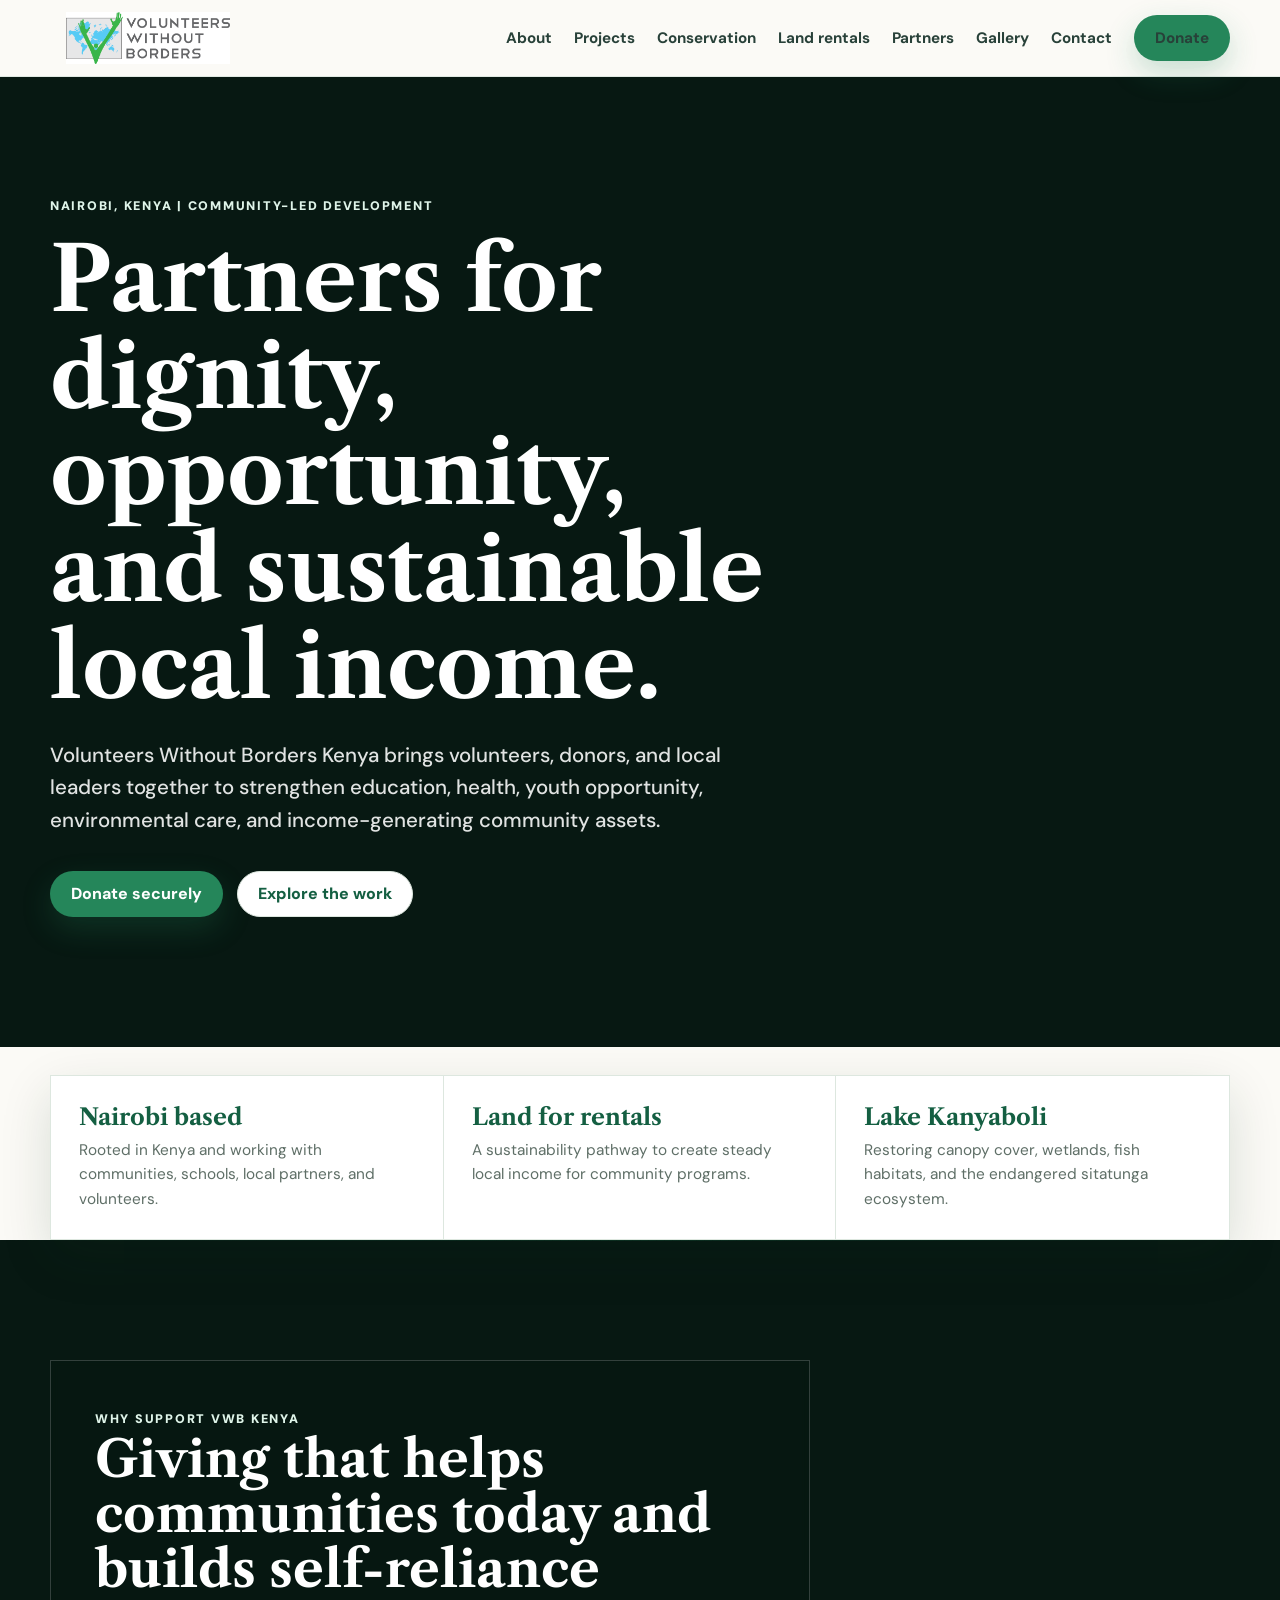
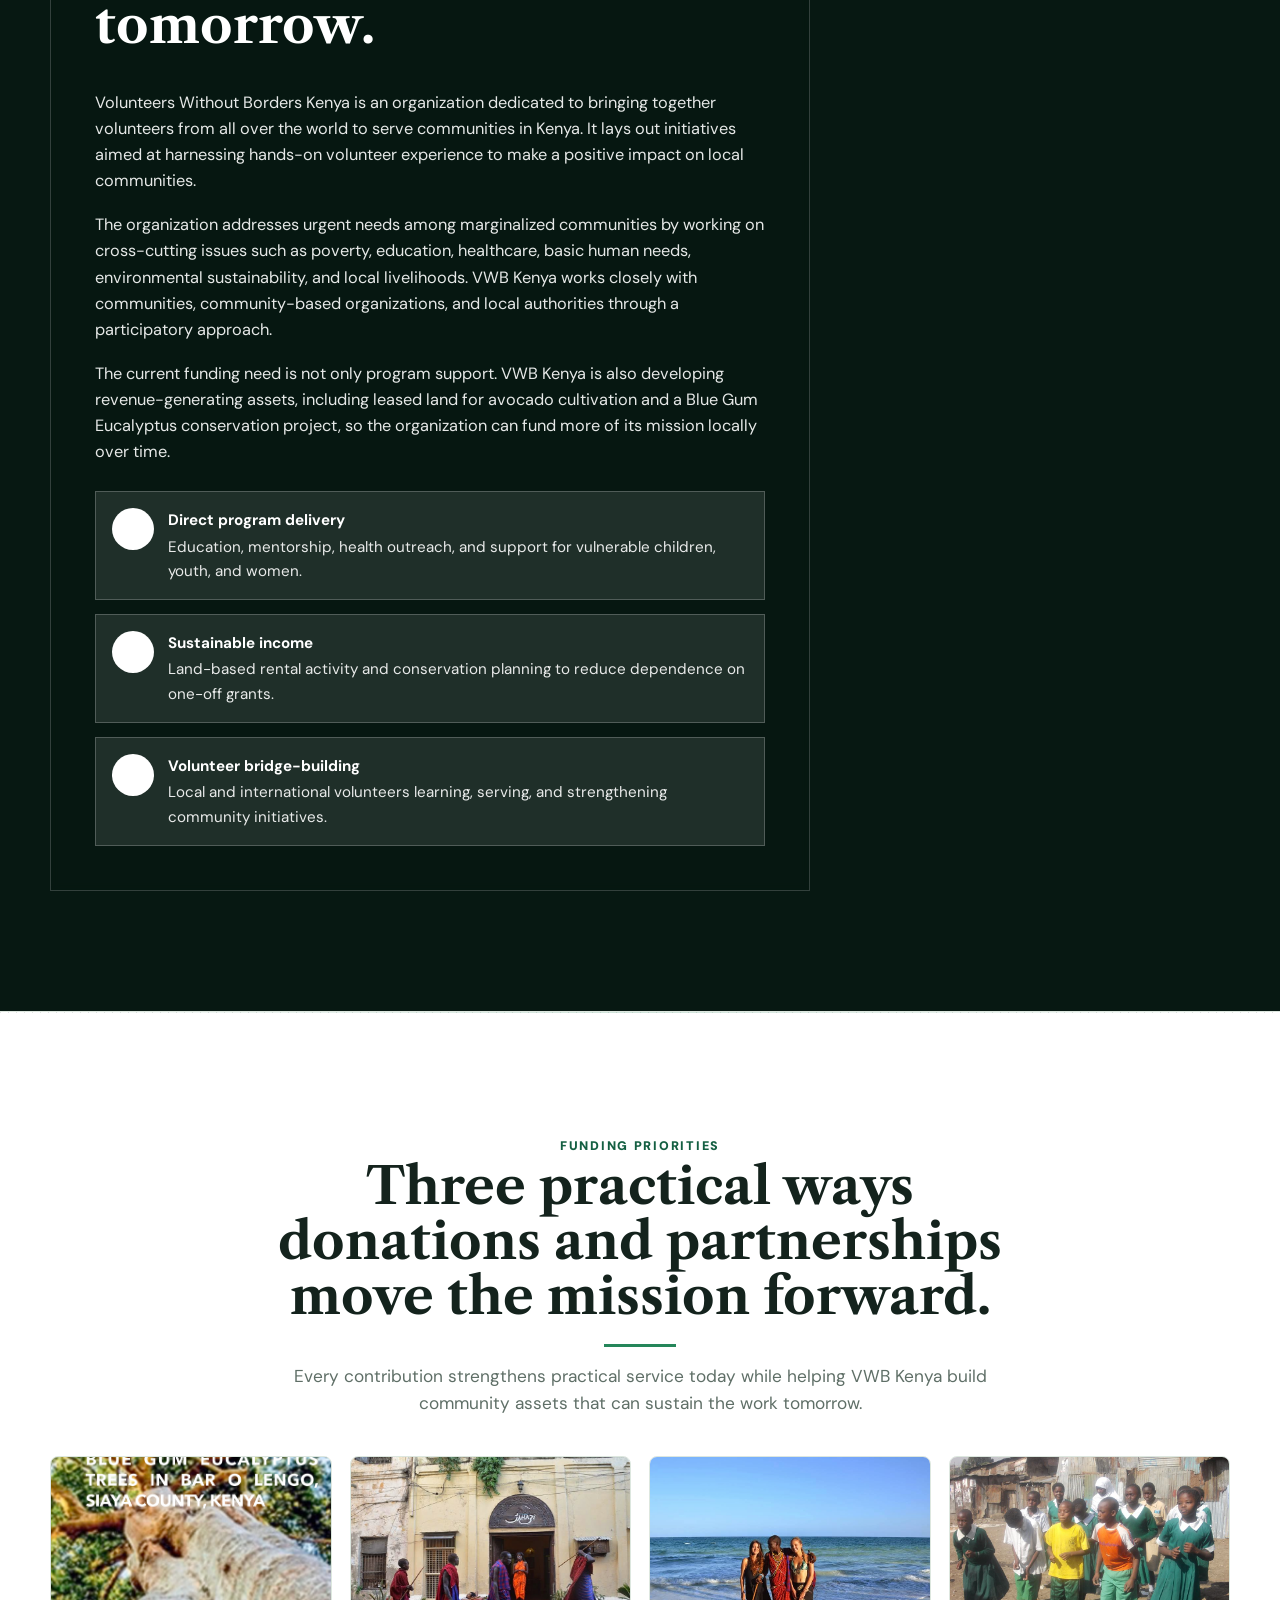
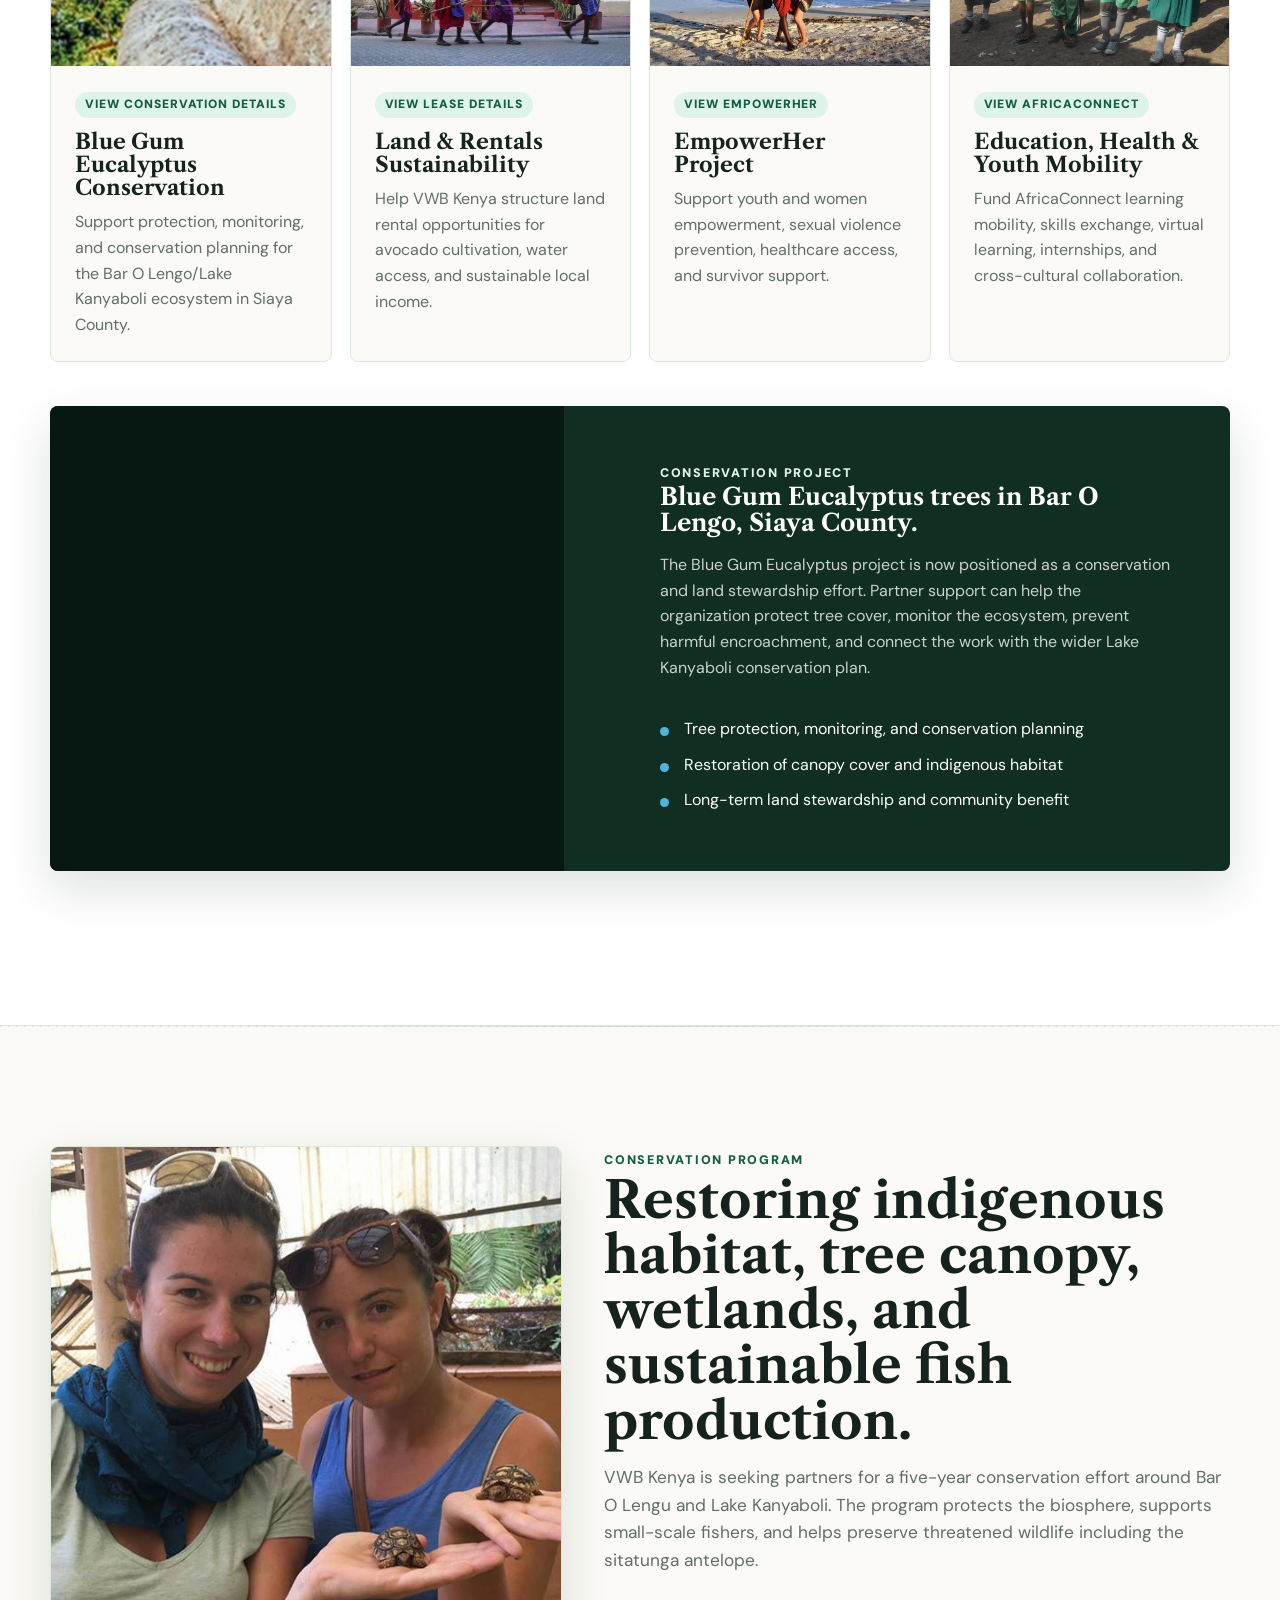
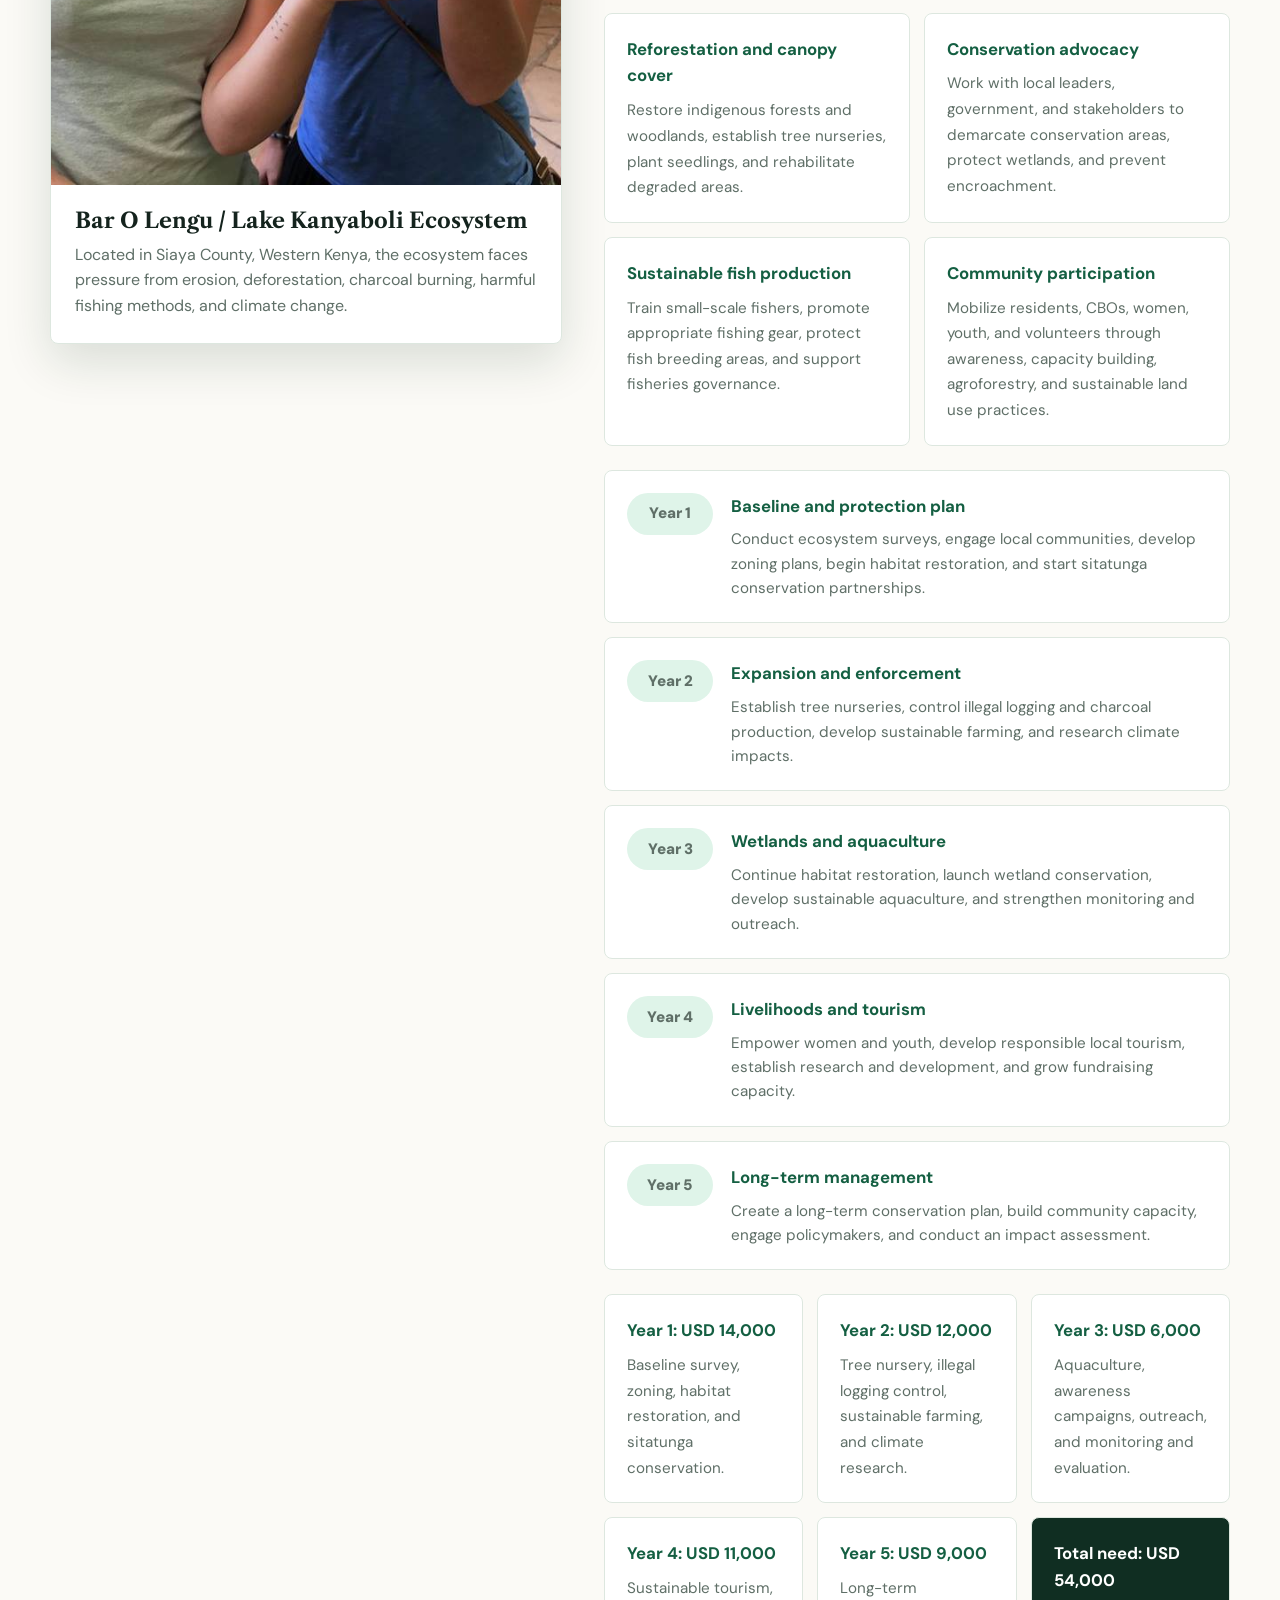
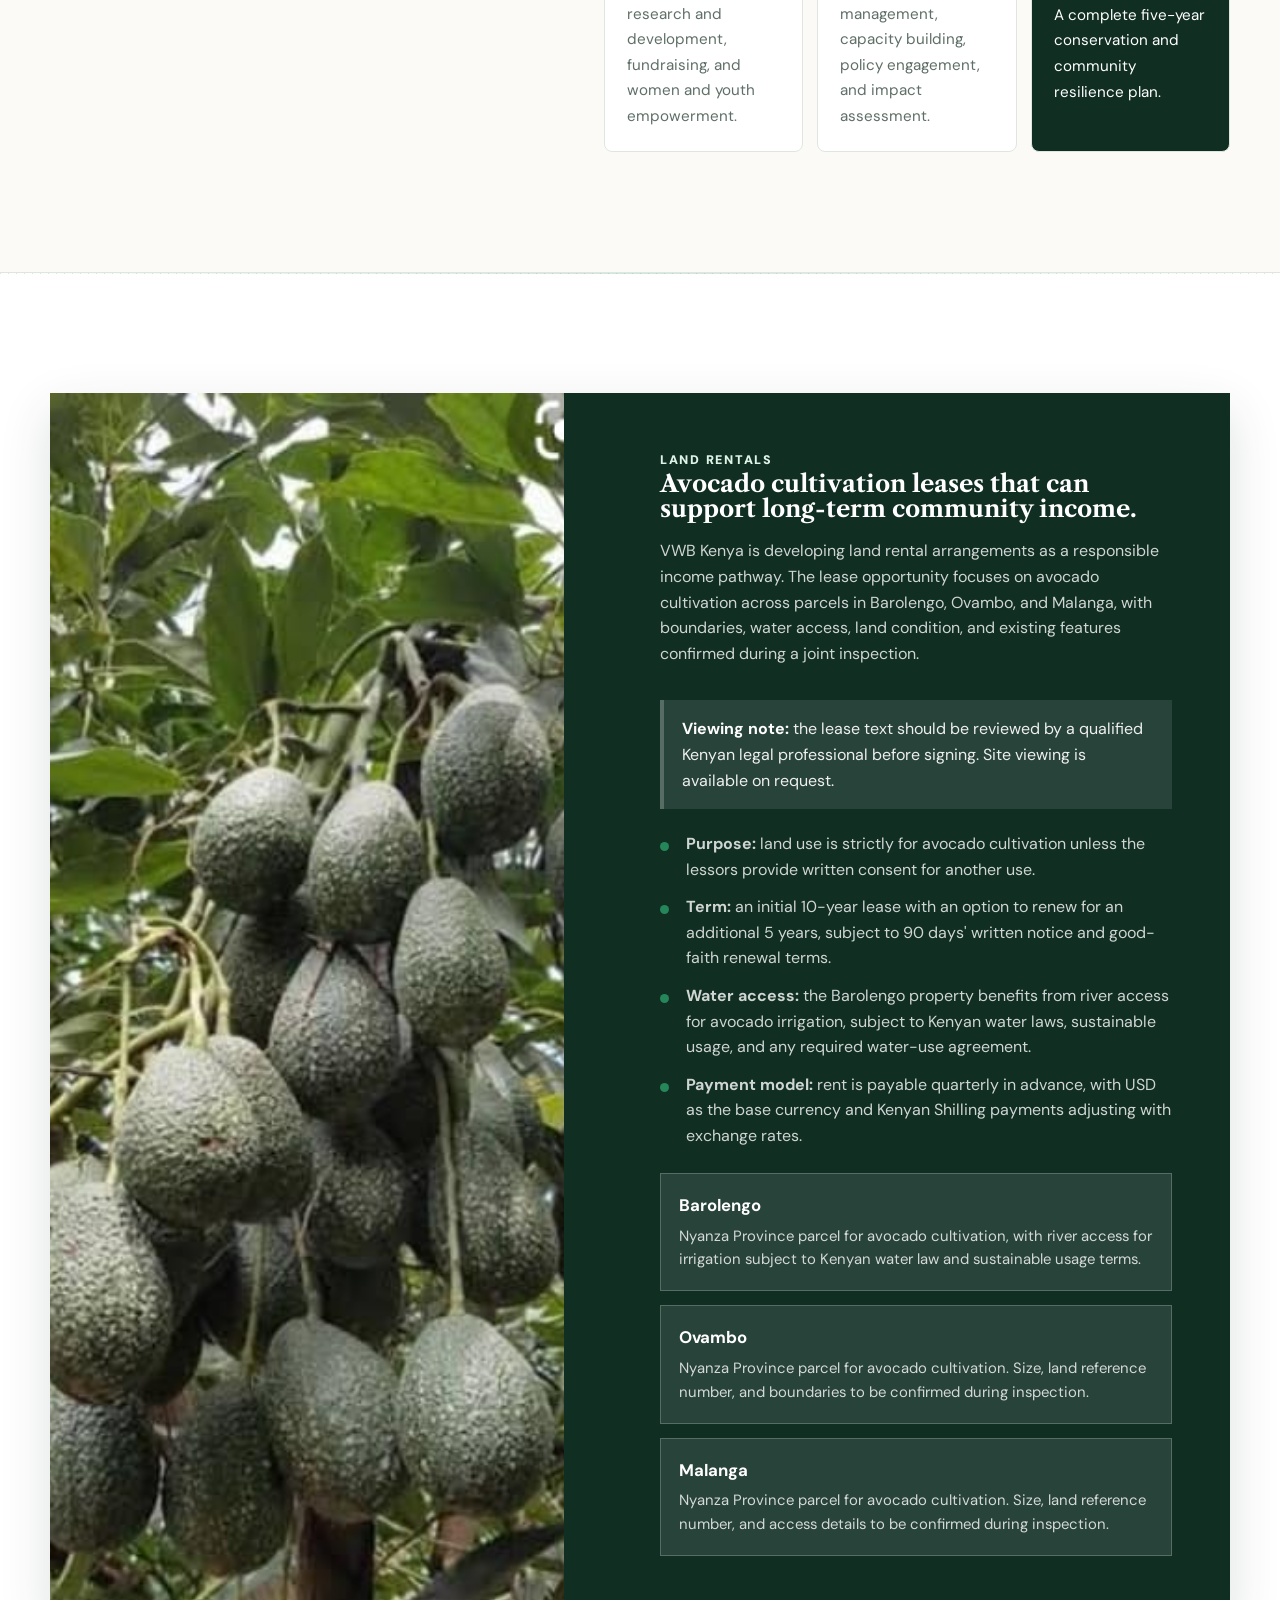
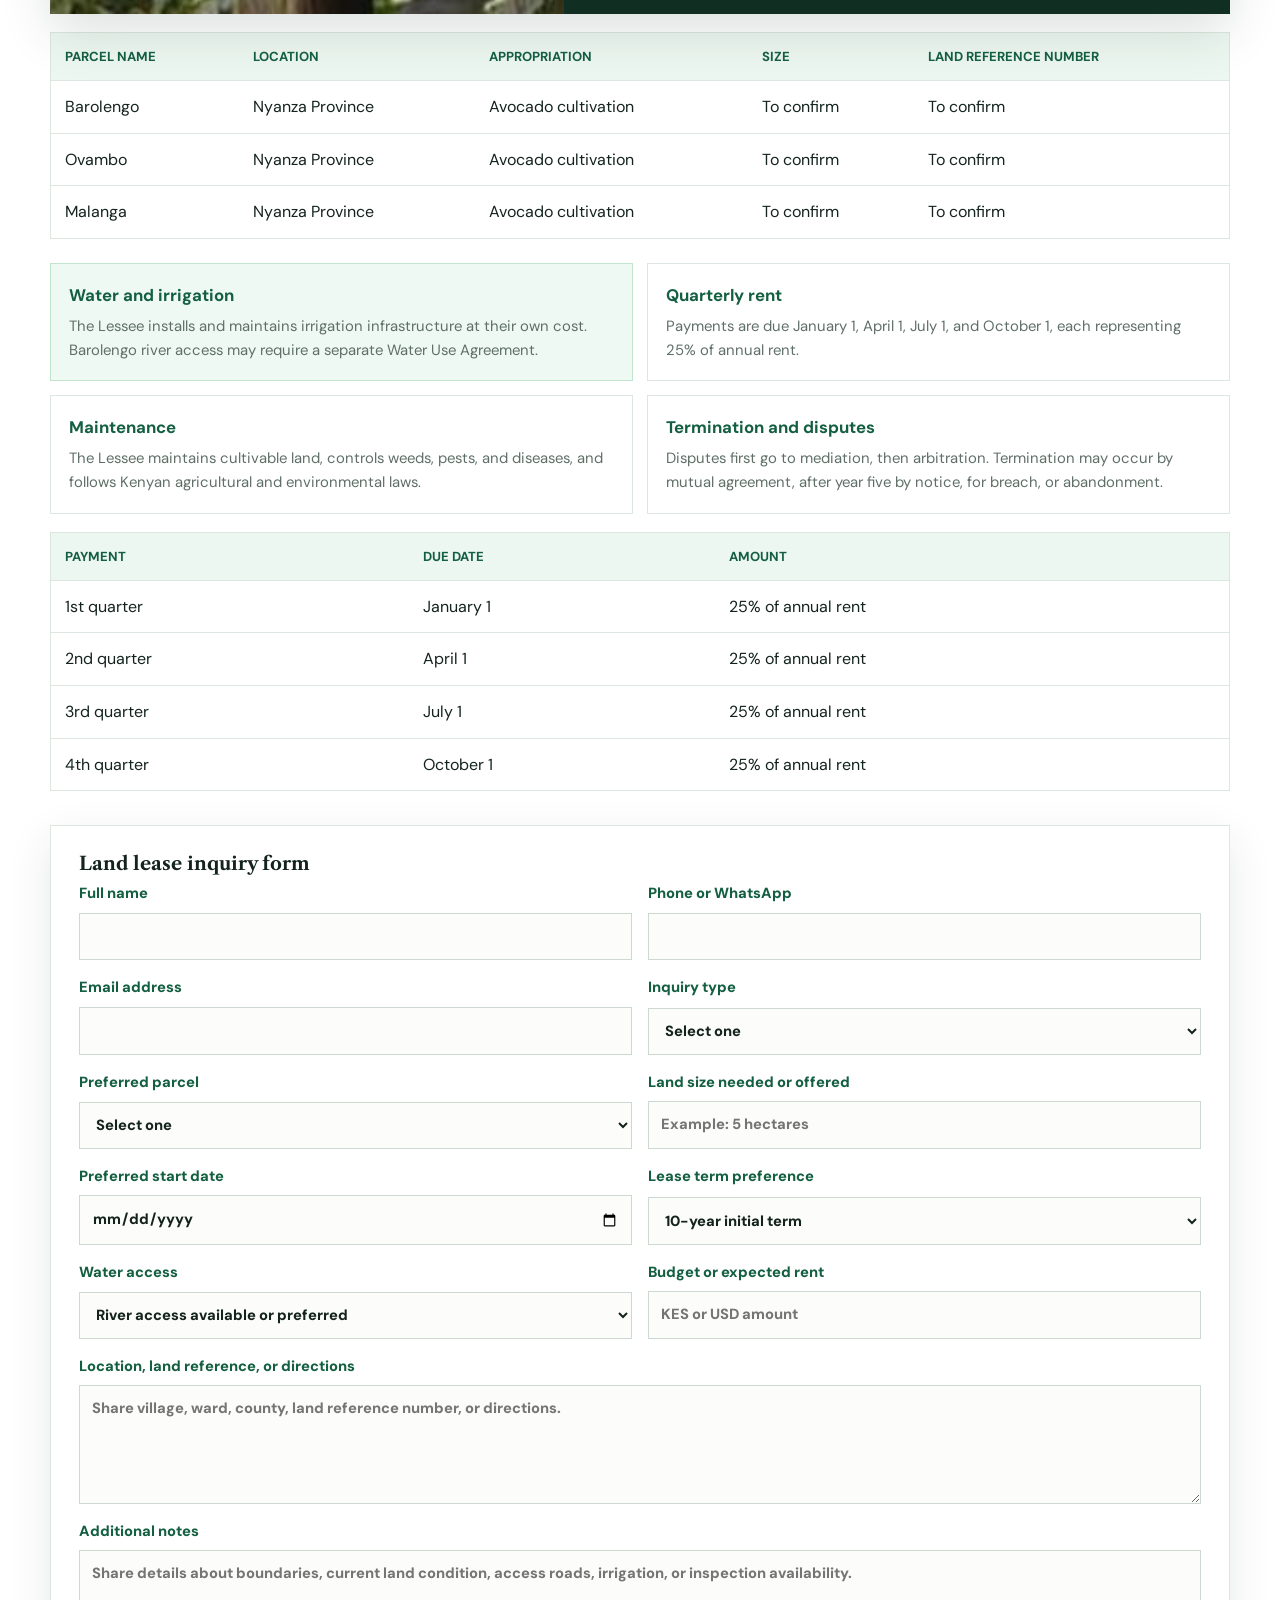
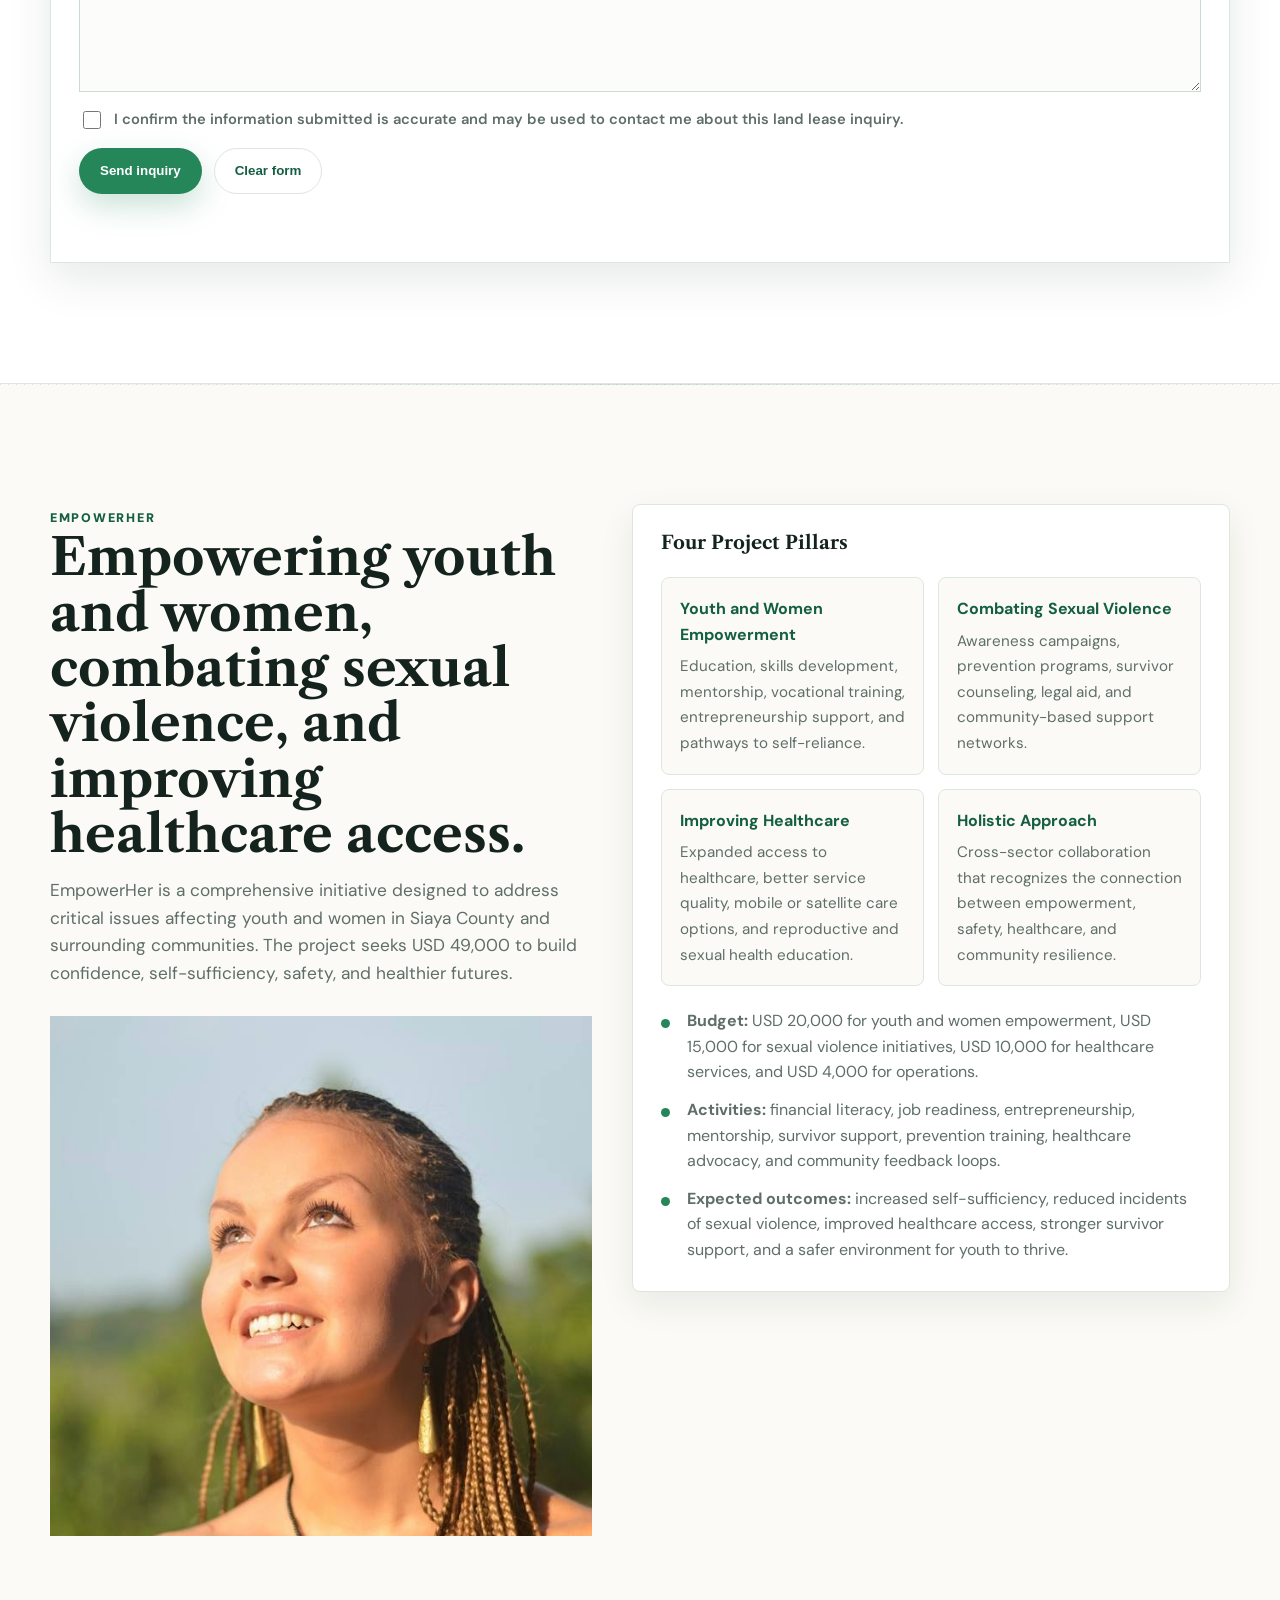
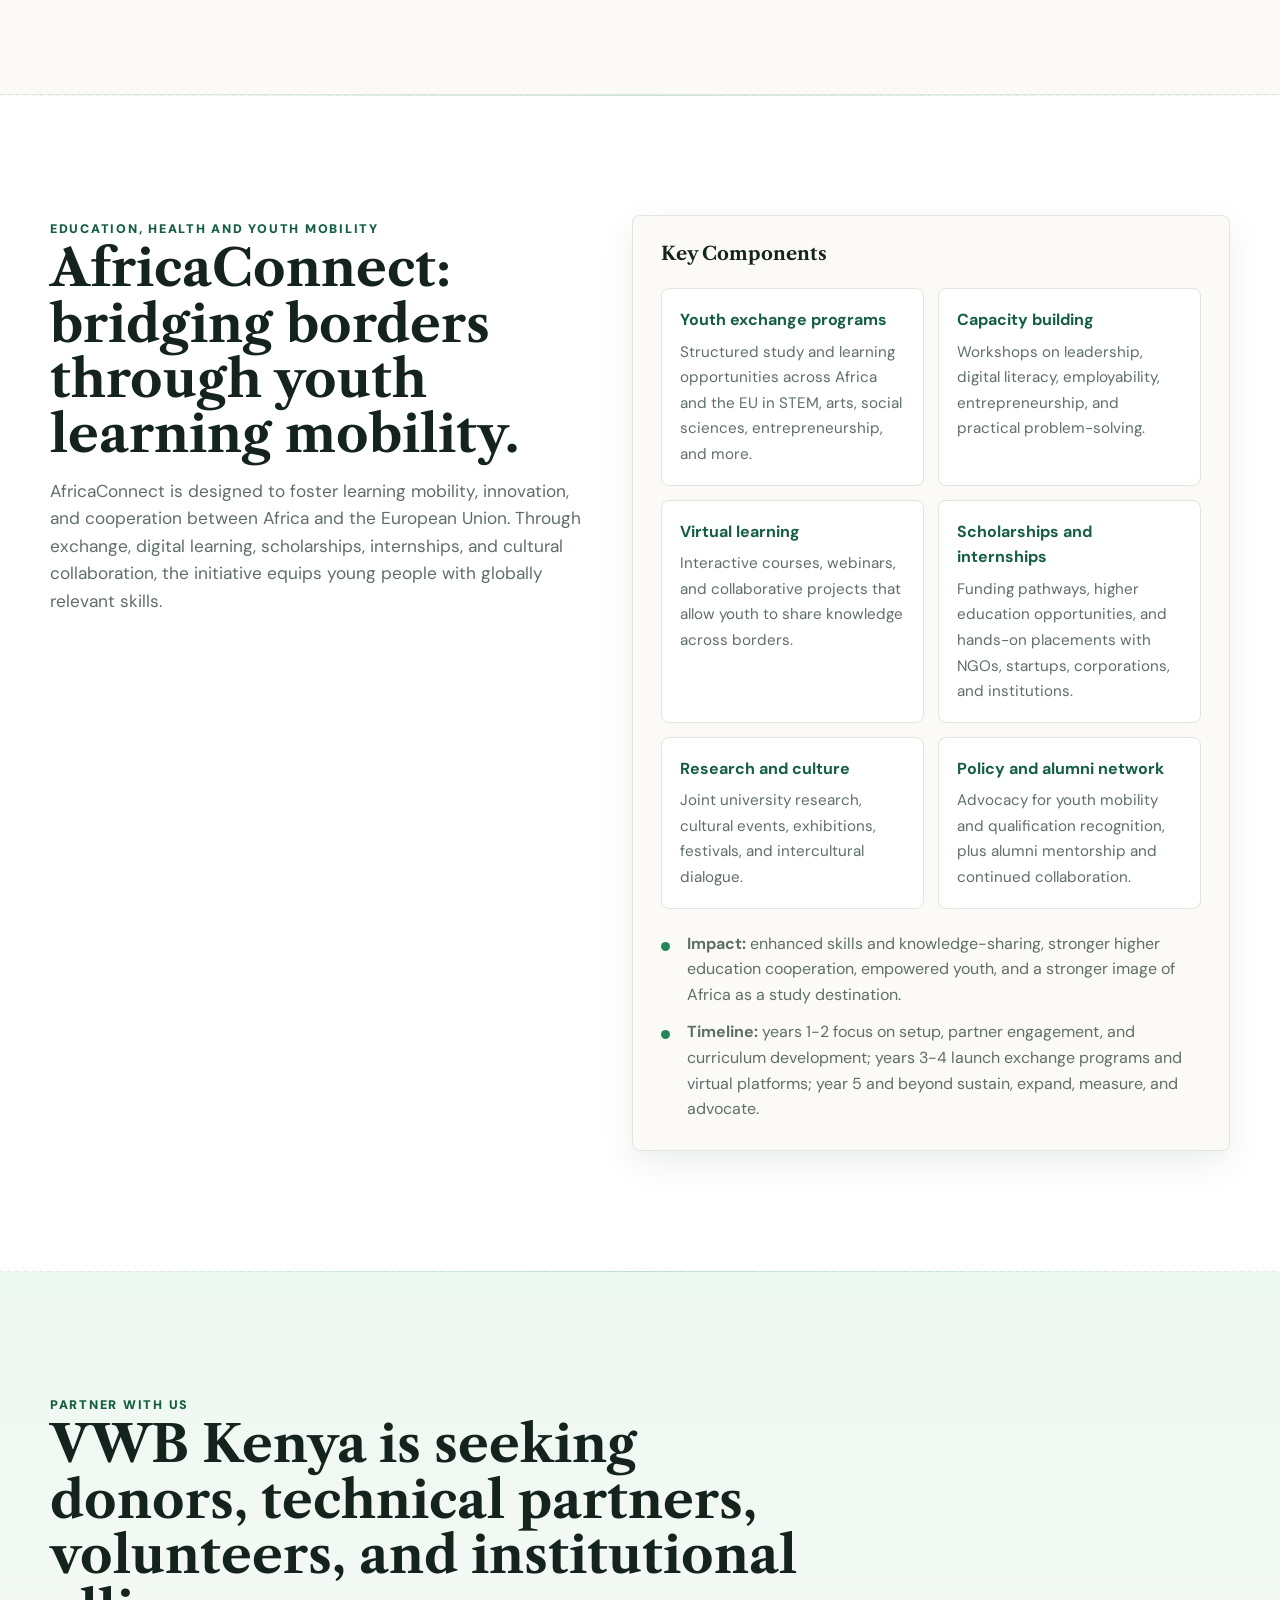
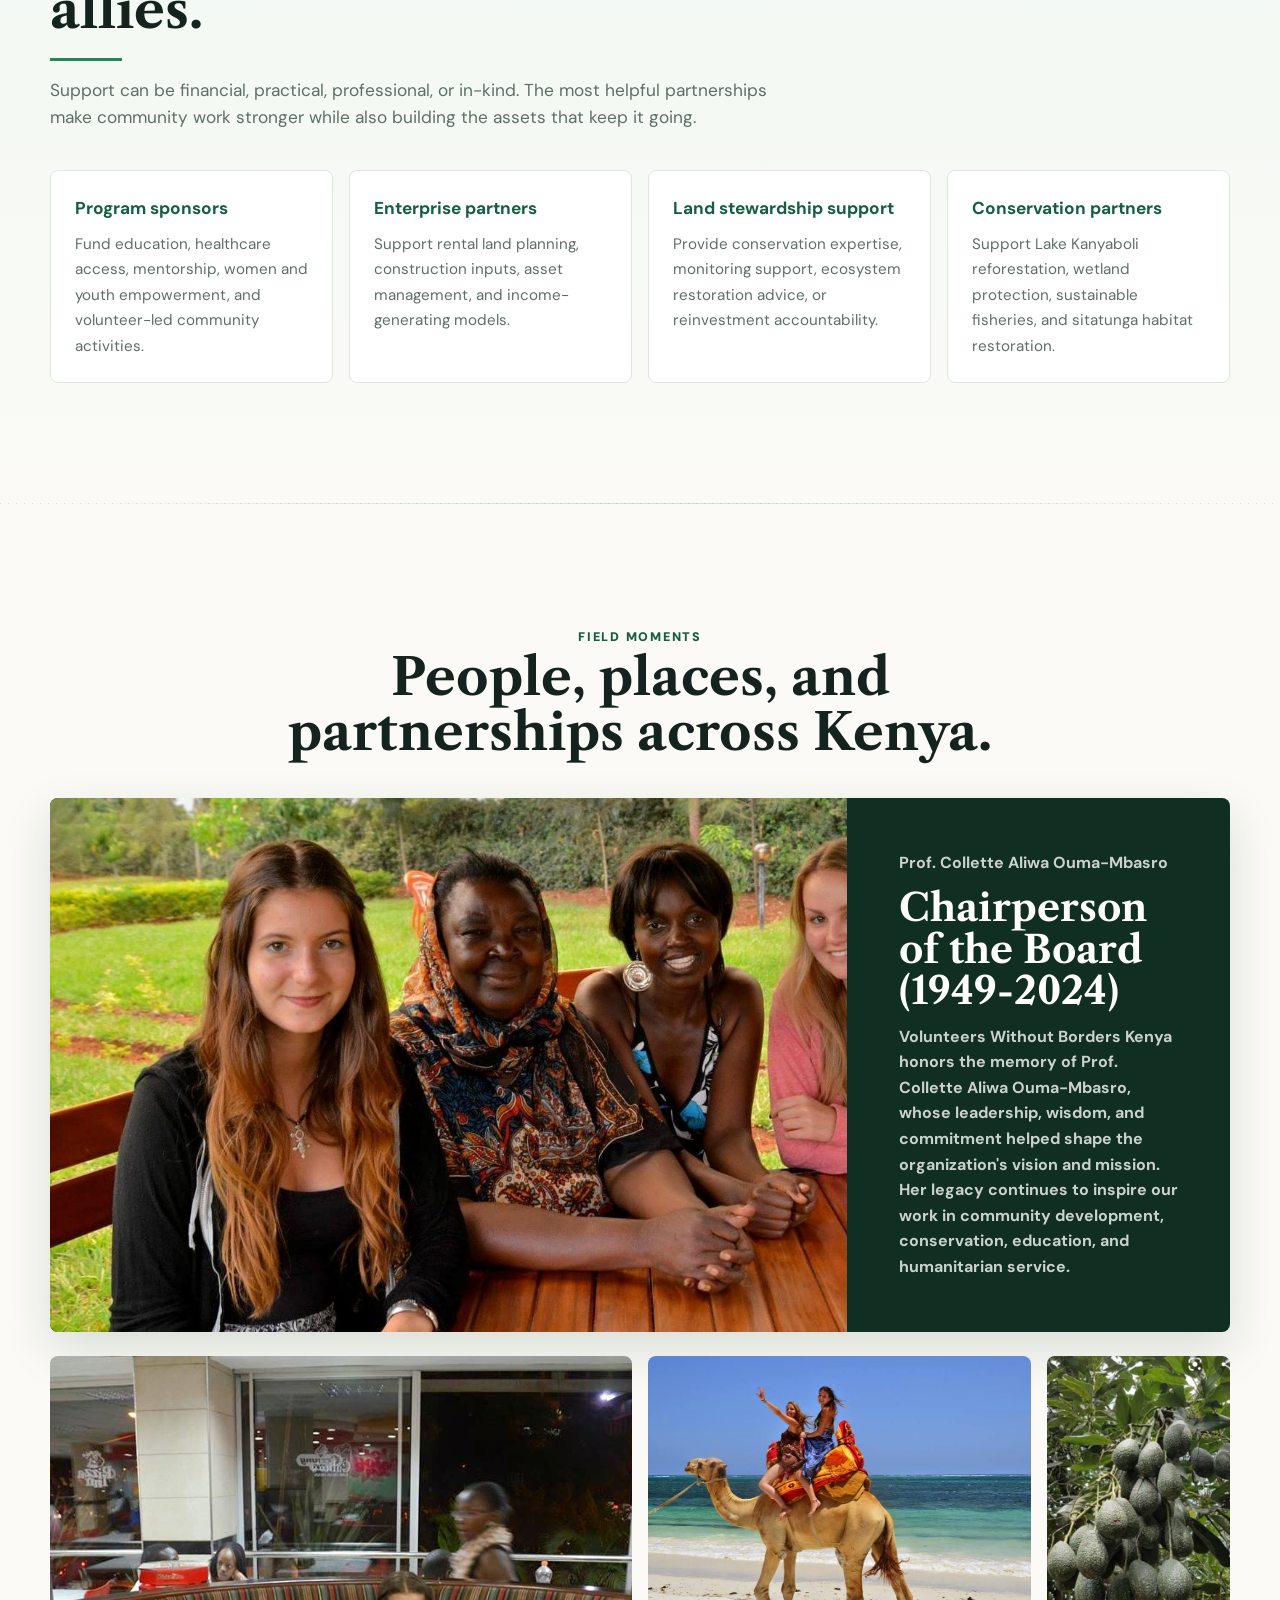
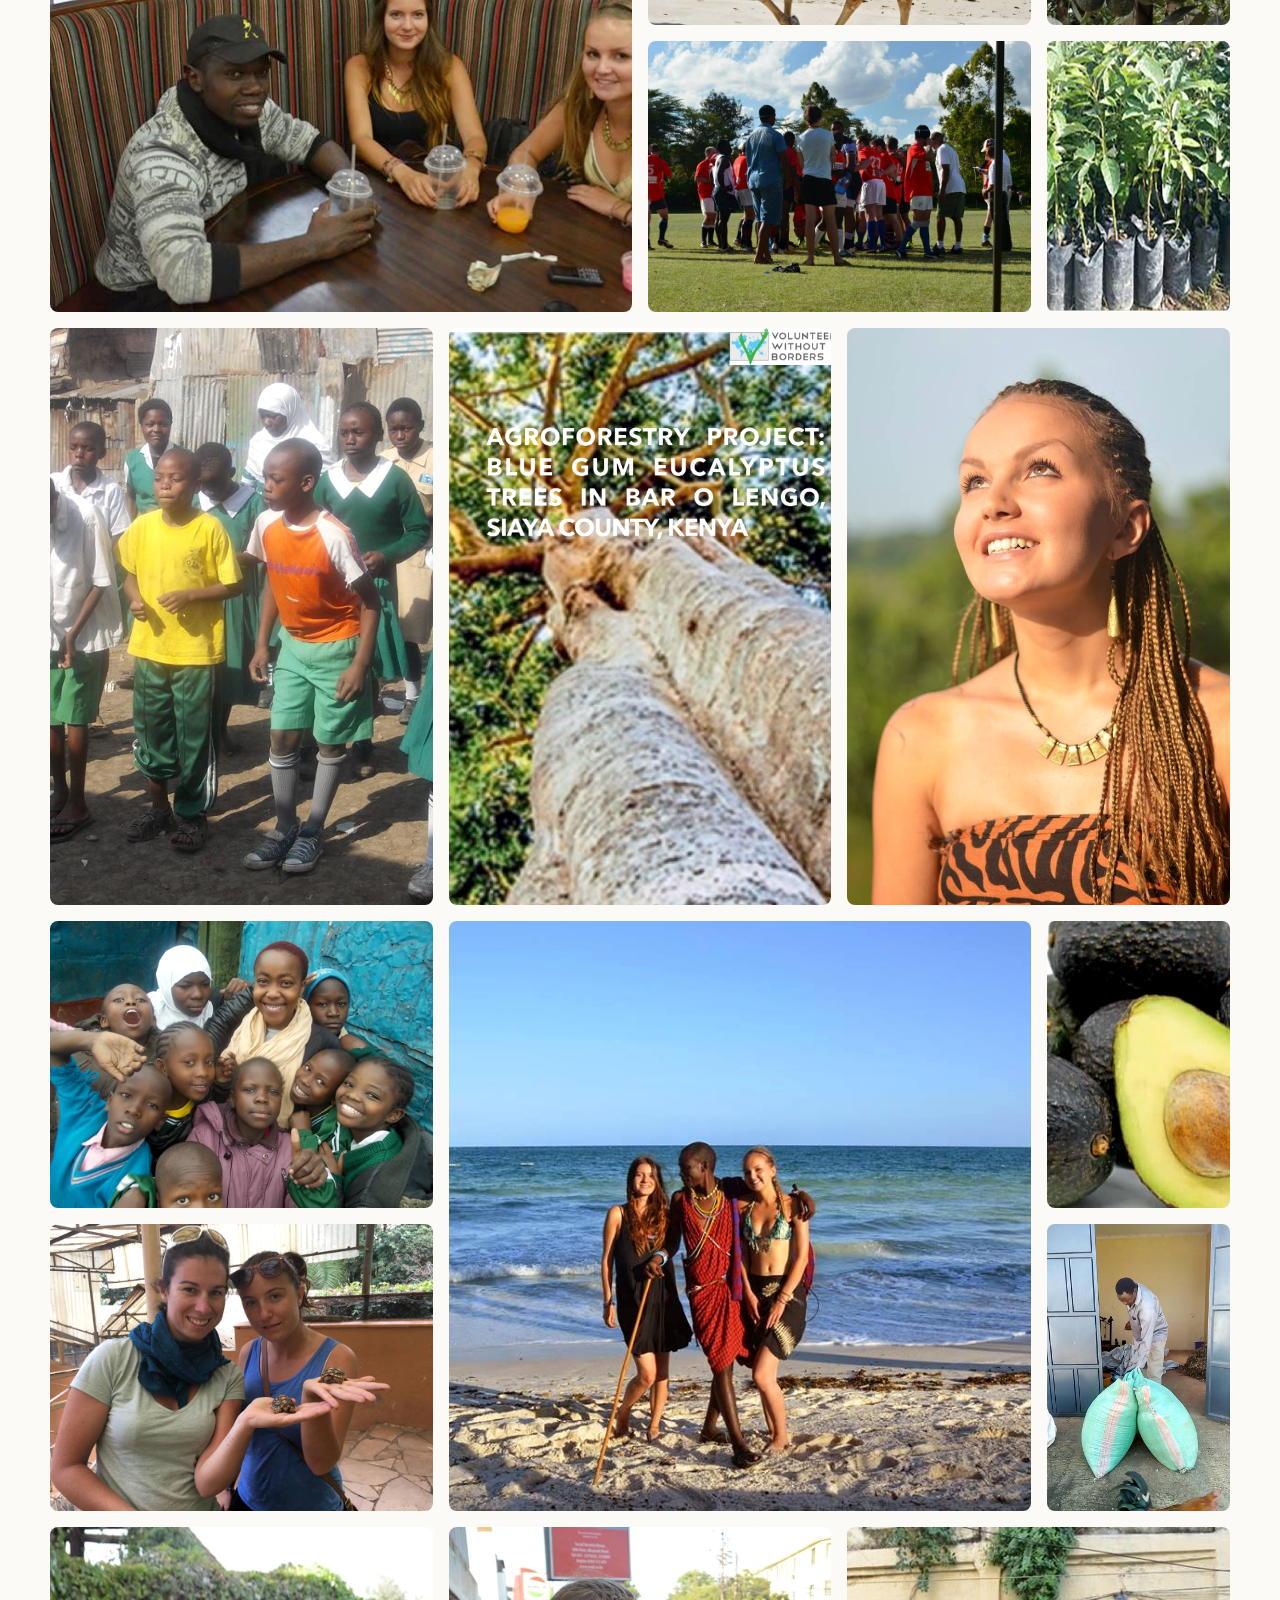
==== index.html @ 0ab8fe68 "Add files via upload" ====
<!DOCTYPE html>
<html lang="en">
<head>
  <meta charset="UTF-8">
  <meta name="viewport" content="width=device-width, initial-scale=1.0">
  <title>Volunteers Without Borders Kenya | Partners & Donations</title>
  <meta name="description" content="Volunteers Without Borders Kenya is a Nairobi-based NGO seeking partners and donations for community programs, land-based rental sustainability, the Blue Gum Eucalyptus project, and conservation of the Bar O Lengu/Lake Kanyaboli ecosystem.">
  <link rel="canonical" href="https://volunteerswithoutborders-kenya.org/">
  <link rel="preconnect" href="https://fonts.googleapis.com">
  <link rel="preconnect" href="https://fonts.gstatic.com" crossorigin>
  <link href="https://fonts.googleapis.com/css2?family=DM+Sans:wght@400;500;700;800;900&family=Libre+Caslon+Text:wght@400;700&display=swap" rel="stylesheet">
  <style>
    :root {
      --green: #25865a;
      --green-dark: #145f42;
      --mint: #dff4e9;
      --blue: #4fb4d8;
      --ink: #14231d;
      --muted: #5f6f67;
      --paper: #fbfaf6;
      --white: #ffffff;
      --gold: #c58b36;
      --line: #dde7df;
      --shadow: 0 18px 48px rgba(12, 48, 31, 0.14);
    }

    * {
      box-sizing: border-box;
    }

    html {
      scroll-behavior: smooth;
    }

    body {
      margin: 0;
      font-family: Inter, ui-sans-serif, system-ui, -apple-system, BlinkMacSystemFont, "Segoe UI", sans-serif;
      color: var(--ink);
      background: var(--paper);
      line-height: 1.6;
    }

    img {
      max-width: 100%;
      display: block;
    }

    a {
      color: inherit;
    }

    .site-header {
      position: sticky;
      top: 0;
      z-index: 10;
      background: rgba(251, 250, 246, 0.92);
      border-bottom: 1px solid rgba(221, 231, 223, 0.86);
      backdrop-filter: blur(14px);
    }

    .nav {
      width: min(1180px, calc(100% - 32px));
      margin: 0 auto;
      min-height: 76px;
      display: flex;
      align-items: center;
      justify-content: space-between;
      gap: 20px;
    }

    .brand {
      display: flex;
      align-items: center;
      gap: 12px;
      text-decoration: none;
      min-width: 0;
    }

    .brand img {
      width: 196px;
      max-height: 52px;
      height: auto;
      object-fit: contain;
    }

    .brand span {
      display: none;
    }

    .nav-links {
      display: flex;
      align-items: center;
      gap: 22px;
      font-size: 0.95rem;
      font-weight: 700;
    }

    .nav-links a {
      text-decoration: none;
      color: #284139;
    }

    .button {
      display: inline-flex;
      align-items: center;
      justify-content: center;
      gap: 8px;
      min-height: 46px;
      padding: 0 20px;
      border: 1px solid transparent;
      border-radius: 999px;
      background: var(--green);
      color: var(--white);
      font-weight: 800;
      text-decoration: none;
      box-shadow: 0 12px 30px rgba(37, 134, 90, 0.24);
      transition: transform 0.2s ease, box-shadow 0.2s ease, background 0.2s ease;
    }

    .button:hover {
      transform: translateY(-2px);
      background: var(--green-dark);
      box-shadow: 0 16px 34px rgba(37, 134, 90, 0.3);
    }

    .button.secondary {
      background: var(--white);
      color: var(--green-dark);
      border-color: var(--line);
      box-shadow: none;
    }

    .button.light {
      background: var(--white);
      color: var(--green-dark);
      box-shadow: 0 12px 30px rgba(20, 95, 66, 0.16);
    }

    .hero {
      position: relative;
      min-height: calc(100vh - 76px);
      display: grid;
      align-items: center;
      isolation: isolate;
      overflow: hidden;
    }

    .hero::before {
      content: "";
      position: absolute;
      inset: 0;
      z-index: -2;
      background:
        linear-gradient(90deg, rgba(7, 24, 18, 0.88) 0%, rgba(7, 24, 18, 0.64) 42%, rgba(7, 24, 18, 0.14) 100%),
        url("assets/community-children.jpg") center / cover no-repeat;
    }

    .hero::after {
      content: "";
      position: absolute;
      inset: auto 0 0;
      height: 160px;
      z-index: -1;
      background: linear-gradient(0deg, var(--paper), rgba(251, 250, 246, 0));
    }

    .hero-inner {
      width: min(1180px, calc(100% - 32px));
      margin: 0 auto;
      padding: 70px 0 100px;
      display: grid;
      grid-template-columns: minmax(0, 720px);
      transform: translateY(-28px);
    }

    .eyebrow {
      color: var(--mint);
      font-size: 0.78rem;
      font-weight: 900;
      letter-spacing: 0.14em;
      text-transform: uppercase;
    }

    h1,
    h2,
    h3 {
      margin: 0;
      line-height: 1.08;
      letter-spacing: 0;
    }

    h1 {
      margin-top: 14px;
      color: var(--white);
      font-family: Georgia, "Times New Roman", serif;
      font-size: clamp(2.45rem, 5.1vw, 3.9rem);
      max-width: 700px;
    }

    .hero p {
      max-width: 650px;
      margin: 24px 0 0;
      color: rgba(255, 255, 255, 0.88);
      font-size: clamp(1.05rem, 2vw, 1.28rem);
    }

    .hero-actions,
    .cta-actions {
      display: flex;
      flex-wrap: wrap;
      gap: 14px;
      margin-top: 34px;
    }

    .hero-strip {
      width: min(1180px, calc(100% - 32px));
      margin: 28px auto 0;
      position: relative;
      z-index: 2;
      display: grid;
      grid-template-columns: repeat(3, 1fr);
      background: var(--white);
      border: 1px solid var(--line);
      box-shadow: var(--shadow);
    }

    .strip-item {
      padding: 28px;
      border-right: 1px solid var(--line);
    }

    .strip-item:last-child {
      border-right: 0;
    }

    .strip-item strong {
      display: block;
      font-size: 1.45rem;
      color: var(--green-dark);
      line-height: 1.1;
    }

    .strip-item span {
      display: block;
      margin-top: 8px;
      color: var(--muted);
      font-size: 0.96rem;
    }

    section {
      padding: 88px 0;
    }

    .section-inner {
      width: min(1180px, calc(100% - 32px));
      margin: 0 auto;
    }

    .section-head {
      max-width: 760px;
      margin-bottom: 38px;
    }

    .section-head.center {
      margin-left: auto;
      margin-right: auto;
      text-align: center;
    }

    .section-head h2 {
      font-family: Georgia, "Times New Roman", serif;
      font-size: clamp(2.15rem, 4vw, 3.5rem);
    }

    .section-head p {
      margin: 16px 0 0;
      color: var(--muted);
      font-size: 1.08rem;
    }

    .split {
      display: grid;
      grid-template-columns: 1fr 1fr;
      gap: 52px;
      align-items: center;
    }

    .text-block p {
      color: var(--muted);
      margin: 0 0 18px;
      font-size: 1.02rem;
    }

    .image-stack {
      position: relative;
      min-height: 0;
    }

    .image-stack img {
      width: 100%;
      height: min(620px, 72vh);
      object-fit: cover;
      object-position: center top;
      border: 10px solid var(--white);
      box-shadow: var(--shadow);
    }

    .impact-list {
      display: grid;
      gap: 14px;
      margin-top: 26px;
    }

    .impact-list div {
      display: grid;
      grid-template-columns: 42px 1fr;
      gap: 14px;
      align-items: start;
      padding: 16px;
      background: var(--white);
      border: 1px solid var(--line);
    }

    .dot {
      width: 42px;
      height: 42px;
      display: grid;
      place-items: center;
      border-radius: 50%;
      background: var(--mint);
      color: var(--green-dark);
      font-weight: 900;
    }

    .impact-list strong {
      display: block;
      color: var(--ink);
      margin-bottom: 2px;
    }

    .impact-list span {
      color: var(--muted);
      font-size: 0.95rem;
    }

    #about {
      min-height: 100vh;
      overflow: hidden;
      background: #071812;
      color: var(--white);
      isolation: isolate;
    }

    #about .section-inner {
      position: relative;
      z-index: 2;
      min-height: 100vh;
      align-items: center;
      grid-template-columns: minmax(0, 760px);
    }

    #about .text-block {
      padding: clamp(24px, 4vw, 44px);
      background: rgba(7, 24, 18, 0.42);
      backdrop-filter: blur(4px);
      border: 1px solid rgba(255, 255, 255, 0.18);
    }

    #about .section-head .eyebrow {
      color: var(--mint) !important;
    }

    #about .text-block p,
    #about .impact-list span {
      color: rgba(255, 255, 255, 0.9);
    }

    #about .impact-list div {
      background: rgba(255, 255, 255, 0.1);
      border-color: rgba(255, 255, 255, 0.22);
    }

    #about .impact-list strong {
      color: var(--white);
    }

    #about .dot {
      background: var(--white);
      color: var(--green-dark);
    }

    .about-video-panel {
      position: absolute;
      inset: 0;
      z-index: 0;
      margin: 0;
      overflow: hidden;
    }

    .about-video-panel video {
      width: 100%;
      height: 100%;
      object-fit: cover;
      display: block;
    }

    .projects {
      background: var(--white);
      border-top: 1px solid var(--line);
      border-bottom: 1px solid var(--line);
    }

    .project-grid {
      display: grid;
      grid-template-columns: repeat(4, 1fr);
      gap: 18px;
    }

    .project-card {
      display: block;
      background: var(--paper);
      border: 1px solid var(--line);
      min-height: 100%;
      color: inherit;
      text-decoration: none;
      transition: transform 0.2s ease, box-shadow 0.2s ease, border-color 0.2s ease;
    }

    .project-card:hover {
      transform: translateY(-4px);
      border-color: rgba(37, 134, 90, 0.5);
      box-shadow: var(--shadow);
    }

    .project-card img {
      width: 100%;
      aspect-ratio: 4 / 3;
      object-fit: cover;
    }

    .project-card .card-body {
      padding: 24px;
    }

    .project-card h3 {
      font-size: 1.34rem;
      margin-bottom: 10px;
    }

    .project-card p {
      color: var(--muted);
      margin: 0;
    }

    .card-tag {
      display: inline-flex;
      align-items: center;
      min-height: 26px;
      padding: 0 10px;
      margin-bottom: 12px;
      border-radius: 999px;
      background: var(--mint);
      color: var(--green-dark);
      font-size: 0.75rem;
      font-weight: 900;
      text-transform: uppercase;
      letter-spacing: 0.08em;
    }

    .bluegum-feature {
      display: grid;
      grid-template-columns: 0.9fr 1.1fr;
      gap: 38px;
      align-items: stretch;
      margin-top: 44px;
      background: #102e22;
      color: var(--white);
      overflow: hidden;
    }

    .bluegum-feature img,
    .bluegum-video video {
      width: 100%;
      height: 100%;
      min-height: 390px;
      object-fit: cover;
    }

    .bluegum-video {
      margin: 0;
      min-height: 390px;
      background: #071812;
    }

    .bluegum-video video {
      display: block;
    }

    .bluegum-copy {
      padding: clamp(30px, 5vw, 58px);
      display: flex;
      flex-direction: column;
      justify-content: center;
    }

    .bluegum-copy p {
      color: rgba(255, 255, 255, 0.78);
    }

    .bluegum-copy ul,
    .donation-panel ul {
      padding: 0;
      margin: 20px 0 0;
      list-style: none;
      display: grid;
      gap: 10px;
    }

    .bluegum-copy li,
    .donation-panel li {
      position: relative;
      padding-left: 24px;
    }

    .bluegum-copy li::before,
    .donation-panel li::before {
      content: "";
      position: absolute;
      left: 0;
      top: 0.68em;
      width: 9px;
      height: 9px;
      border-radius: 50%;
      background: var(--blue);
    }

    .land-feature {
      display: grid;
      grid-template-columns: 0.9fr 1.1fr;
      gap: 38px;
      align-items: stretch;
      background: #102e22;
      color: var(--white);
      overflow: hidden;
      box-shadow: var(--shadow);
    }

    .land-feature .land-media {
      margin: 0;
      border: 0;
      box-shadow: none;
      background: #071812;
    }

    .land-feature .land-media img {
      width: 100%;
      height: 100%;
      min-height: 390px;
      aspect-ratio: auto;
      object-fit: cover;
    }

    .land-feature-copy {
      padding: clamp(30px, 5vw, 58px);
      display: flex;
      flex-direction: column;
      justify-content: center;
    }

    .land-feature-copy .eyebrow {
      color: var(--mint) !important;
    }

    .land-feature-copy p,
    .land-feature-copy .detail-list li,
    .land-feature-copy .parcel-card span {
      color: rgba(255, 255, 255, 0.8);
    }

    .land-feature-copy .lease-note,
    .land-feature-copy .parcel-card {
      background: rgba(255, 255, 255, 0.1);
      border-color: rgba(255, 255, 255, 0.22);
      box-shadow: none;
    }

    .land-feature-copy .lease-note {
      color: rgba(255, 255, 255, 0.92);
    }

    .land-feature-copy .lease-note strong {
      color: var(--white);
    }

    .land-feature-copy .parcel-grid {
      grid-template-columns: 1fr;
    }

    .land-feature-copy .parcel-card strong {
      color: var(--white);
    }

    .partners {
      background: linear-gradient(180deg, #eef8f2 0%, var(--paper) 100%);
    }

    .partner-grid {
      display: grid;
      grid-template-columns: repeat(4, 1fr);
      gap: 16px;
    }

    .partner-card {
      padding: 24px;
      background: var(--white);
      border: 1px solid var(--line);
    }

    .partner-card strong {
      display: block;
      color: var(--green-dark);
      font-size: 1.08rem;
      margin-bottom: 8px;
    }

    .partner-card span {
      color: var(--muted);
      font-size: 0.95rem;
    }

    .conservation {
      background: var(--paper);
    }

    .conservation-layout {
      display: grid;
      grid-template-columns: 0.9fr 1.1fr;
      gap: 42px;
      align-items: start;
    }

    .conservation-map {
      position: sticky;
      top: 100px;
      background: var(--white);
      border: 1px solid var(--line);
      box-shadow: var(--shadow);
    }

    .conservation-map img {
      width: 100%;
      aspect-ratio: 4 / 5;
      object-fit: cover;
    }

    .map-copy {
      padding: 24px;
    }

    .map-copy h3 {
      font-size: 1.35rem;
      margin-bottom: 10px;
    }

    .map-copy p {
      color: var(--muted);
      margin: 0;
    }

    .objective-grid,
    .timeline-grid,
    .budget-grid {
      display: grid;
      gap: 14px;
    }

    .objective-grid {
      grid-template-columns: repeat(2, 1fr);
      margin-top: 26px;
    }

    .objective-card,
    .timeline-card,
    .budget-card {
      background: var(--white);
      border: 1px solid var(--line);
      padding: 22px;
    }

    .objective-card strong,
    .timeline-card strong,
    .budget-card strong {
      display: block;
      color: var(--green-dark);
      font-size: 1.05rem;
      margin-bottom: 8px;
    }

    .objective-card span,
    .timeline-card span,
    .budget-card span {
      color: var(--muted);
      font-size: 0.95rem;
    }

    .timeline-grid {
      margin-top: 24px;
    }

    .timeline-card {
      display: grid;
      grid-template-columns: 86px 1fr;
      gap: 18px;
      align-items: start;
    }

    .year-label {
      display: inline-flex;
      justify-content: center;
      align-items: center;
      min-height: 42px;
      border-radius: 999px;
      background: var(--mint);
      color: var(--green-dark);
      font-weight: 900;
      font-size: 0.9rem;
    }

    .budget-grid {
      grid-template-columns: repeat(3, 1fr);
      margin-top: 24px;
    }

    .budget-card.total {
      background: #102e22;
      color: var(--white);
    }

    .budget-card.total strong,
    .budget-card.total span {
      color: var(--white);
    }

    .detail-section {
      background: var(--white);
      border-top: 1px solid var(--line);
    }

    .detail-section.alt {
      background: var(--paper);
    }

    .detail-grid {
      display: grid;
      grid-template-columns: 0.95fr 1.05fr;
      gap: 40px;
      align-items: start;
    }

    .detail-panel {
      background: var(--paper);
      border: 1px solid var(--line);
      padding: 28px;
      box-shadow: 0 12px 34px rgba(12, 48, 31, 0.08);
    }

    .detail-section.alt .detail-panel {
      background: var(--white);
    }

    .detail-list {
      display: grid;
      gap: 12px;
      padding: 0;
      margin: 22px 0 0;
      list-style: none;
    }

    .detail-list li {
      position: relative;
      padding-left: 26px;
      color: var(--muted);
    }

    .detail-list li::before {
      content: "";
      position: absolute;
      left: 0;
      top: 0.68em;
      width: 9px;
      height: 9px;
      border-radius: 50%;
      background: var(--green);
    }

    .mini-grid {
      display: grid;
      grid-template-columns: repeat(2, 1fr);
      gap: 14px;
      margin-top: 24px;
    }

    .mini-card {
      padding: 18px;
      border: 1px solid var(--line);
      background: var(--white);
    }

    .detail-section.alt .mini-card {
      background: var(--paper);
    }

    .mini-card strong {
      display: block;
      color: var(--green-dark);
      margin-bottom: 6px;
    }

    .mini-card span {
      color: var(--muted);
      font-size: 0.95rem;
    }

    .land-media {
      margin-top: 24px;
      border: 1px solid var(--line);
      background: var(--white);
      box-shadow: 0 12px 34px rgba(12, 48, 31, 0.08);
    }

    .land-media.wide {
      grid-column: 1 / -1;
      margin-top: 10px;
    }

    .land-media img,
    .land-media video {
      width: 100%;
      aspect-ratio: 16 / 9;
      object-fit: cover;
      display: block;
      background: #102e22;
    }

    .land-media figcaption {
      padding: 14px 18px;
      color: var(--muted);
      font-size: 0.94rem;
    }

    .empowerher-media {
      margin: 28px 0 0;
    }

    .empowerher-media img {
      width: 100%;
      height: min(520px, 62vh);
      object-fit: cover;
      object-position: center top;
      display: block;
    }

    .parcel-grid {
      display: grid;
      grid-template-columns: repeat(3, 1fr);
      gap: 14px;
      margin-top: 24px;
    }

    .parcel-card,
    .lease-card {
      border: 1px solid var(--line);
      background: var(--white);
      padding: 18px;
    }

    .parcel-card strong,
    .lease-card strong {
      display: block;
      color: var(--green-dark);
      margin-bottom: 6px;
      font-size: 1.05rem;
    }

    .parcel-card span,
    .lease-card span {
      display: block;
      color: var(--muted);
      font-size: 0.93rem;
    }

    .lease-card.highlight {
      background: #eef9f3;
      border-color: #bfe5cf;
    }

    .lease-table-wrap {
      width: 100%;
      overflow-x: auto;
      margin-top: 18px;
      border: 1px solid var(--line);
      background: var(--white);
    }

    .lease-table {
      width: 100%;
      min-width: 620px;
      border-collapse: collapse;
    }

    .lease-table th,
    .lease-table td {
      padding: 13px 14px;
      text-align: left;
      border-bottom: 1px solid var(--line);
      vertical-align: top;
    }

    .lease-table th {
      color: var(--green-dark);
      background: #edf7f1;
      font-size: 0.82rem;
      text-transform: uppercase;
    }

    .lease-table tr:last-child td {
      border-bottom: 0;
    }

    .lease-note {
      margin-top: 18px;
      padding: 16px 18px;
      color: #56370f;
      background: #fff7e8;
      border-left: 4px solid var(--gold);
    }

    .lease-form-panel {
      margin-top: 34px;
      padding: 28px;
      background: var(--white);
      border: 1px solid var(--line);
      box-shadow: 0 16px 42px rgba(12, 48, 31, 0.1);
    }

    .lease-form-panel h3 {
      margin-bottom: 8px;
    }

    .lease-form-panel > p {
      margin: 0 0 22px;
      color: var(--muted);
    }

    .lease-form {
      display: grid;
      gap: 16px;
    }

    .form-grid {
      display: grid;
      grid-template-columns: repeat(2, minmax(0, 1fr));
      gap: 16px;
    }

    .lease-form label {
      display: grid;
      gap: 7px;
      color: var(--green-dark);
      font-weight: 800;
      font-size: 0.92rem;
    }

    .lease-form input,
    .lease-form select,
    .lease-form textarea {
      width: 100%;
      min-height: 46px;
      padding: 11px 12px;
      color: var(--ink);
      background: #fcfdfb;
      border: 1px solid #cbd9d0;
      border-radius: 0;
      font: inherit;
    }

    .lease-form textarea {
      resize: vertical;
    }

    .lease-form input:focus,
    .lease-form select:focus,
    .lease-form textarea:focus {
      outline: 3px solid rgba(79, 180, 216, 0.2);
      border-color: var(--blue);
    }

    .checkbox-row {
      display: flex !important;
      align-items: flex-start;
      gap: 10px !important;
      color: var(--muted) !important;
      font-weight: 600 !important;
    }

    .checkbox-row input {
      width: 18px;
      min-width: 18px;
      height: 18px;
      min-height: 18px;
      margin-top: 3px;
    }

    .form-actions {
      display: flex;
      flex-wrap: wrap;
      gap: 12px;
      align-items: center;
    }

    .form-status {
      min-height: 24px;
      margin: 0;
      color: var(--green-dark);
      font-weight: 800;
    }

    .form-status.error {
      color: #a1322c;
    }

    .gallery-grid {
      display: grid;
      grid-template-columns: 1.2fr 0.8fr 1fr;
      gap: 16px;
    }

    .gallery-grid img {
      width: 100%;
      height: 270px;
      object-fit: cover;
    }

    .gallery-grid img:first-child {
      height: 556px;
      grid-row: span 2;
    }

    .gallery-feature {
      display: grid;
      grid-template-columns: minmax(0, 1.35fr) minmax(280px, 0.65fr);
      gap: 0;
      align-items: stretch;
      margin: 0 0 24px;
      overflow: hidden;
      background: #102e22;
      color: var(--white);
      border-radius: 8px;
      box-shadow: var(--shadow);
    }

    .gallery-feature img {
      width: 100%;
      height: 100%;
      min-height: 420px;
      object-fit: cover;
    }

    .gallery-feature figcaption {
      display: flex;
      flex-direction: column;
      justify-content: center;
      gap: 12px;
      padding: clamp(28px, 5vw, 52px);
    }

    .gallery-feature strong {
      display: block;
      font-family: "Libre Caslon Text", Georgia, "Times New Roman", serif;
      font-size: clamp(1.7rem, 3vw, 2.8rem);
      line-height: 1.08;
    }

    .gallery-feature span {
      color: rgba(255, 255, 255, 0.78);
      font-weight: 700;
    }

    .donate {
      position: relative;
      overflow: hidden;
      isolation: isolate;
      background: #102e22;
      color: var(--white);
    }

    .donate::after {
      content: "";
      position: absolute;
      inset: 0;
      z-index: 1;
      background: rgba(7, 24, 18, 0.42);
      pointer-events: none;
    }

    .contact-video-bg {
      position: absolute;
      inset: 0;
      z-index: 0;
      margin: 0;
      overflow: hidden;
    }

    .contact-video-bg video {
      width: 100%;
      height: 100%;
      object-fit: cover;
      display: block;
    }

    .donate-layout {
      position: relative;
      z-index: 2;
      display: grid;
      grid-template-columns: 1.1fr 0.9fr;
      gap: 40px;
      align-items: center;
    }

    .donate h2 {
      font-family: Georgia, "Times New Roman", serif;
      font-size: clamp(2.2rem, 4vw, 3.8rem);
    }

    .donate p {
      color: rgba(255, 255, 255, 0.76);
      font-size: 1.08rem;
    }

    .donation-panel {
      padding: 34px;
      background: rgba(7, 24, 18, 0.48);
      border: 1px solid rgba(255, 255, 255, 0.16);
      backdrop-filter: blur(4px);
    }

    .donation-panel h3 {
      font-size: 1.4rem;
      margin-bottom: 12px;
    }

    .contacts {
      display: grid;
      grid-template-columns: repeat(2, 1fr);
      gap: 16px;
      margin-top: 26px;
    }

    .contact-card {
      padding: 22px;
      border: 1px solid rgba(255, 255, 255, 0.16);
      background: rgba(7, 24, 18, 0.48);
      backdrop-filter: blur(4px);
      overflow-wrap: anywhere;
      word-break: break-word;
    }

    .contact-card strong {
      display: block;
      color: var(--white);
    }

    .contact-card span {
      display: block;
      color: rgba(255, 255, 255, 0.72);
      margin-top: 4px;
    }

    footer {
      background: #071812;
      color: rgba(255, 255, 255, 0.7);
      padding: 38px 0;
    }

    .footer-inner {
      width: min(1180px, calc(100% - 32px));
      margin: 0 auto;
      display: flex;
      justify-content: space-between;
      gap: 24px;
      align-items: center;
      font-size: 0.92rem;
    }

    .footer-inner img {
      width: 150px;
      background: var(--white);
      padding: 8px;
    }

    .menu-toggle {
      display: none;
      width: 46px;
      height: 46px;
      border-radius: 50%;
      border: 1px solid var(--line);
      background: var(--white);
      color: var(--ink);
      font-size: 0.72rem;
      font-weight: 900;
      text-transform: uppercase;
    }

    @media (max-width: 980px) {
      .nav-links {
        display: none;
        position: absolute;
        top: 76px;
        left: 16px;
        right: 16px;
        padding: 18px;
        background: var(--white);
        border: 1px solid var(--line);
        box-shadow: var(--shadow);
        flex-direction: column;
        align-items: stretch;
      }

      .nav-links.open {
        display: flex;
      }

      .nav-links a {
        padding: 10px 4px;
      }

      .menu-toggle {
        display: block;
        position: absolute;
        right: 16px;
        top: 15px;
      }

      .hero-strip,
      .project-grid,
      .partner-grid,
      .conservation-layout,
      .objective-grid,
      .budget-grid,
      .detail-grid,
      .mini-grid,
      .parcel-grid,
      .form-grid,
      .donate-layout,
      .split,
      .bluegum-feature,
      .land-feature {
        grid-template-columns: 1fr;
      }

      .conservation-map {
        position: static;
      }

      .strip-item {
        border-right: 0;
        border-bottom: 1px solid var(--line);
      }

      .strip-item:last-child {
        border-bottom: 0;
      }

      .image-stack {
        min-height: auto;
        display: grid;
        gap: 16px;
      }

      .image-stack img,
      .image-stack img:last-child {
        position: static;
        width: 100%;
        height: min(560px, 78vh);
        aspect-ratio: auto;
      }

      .gallery-grid {
        grid-template-columns: 1fr 1fr;
      }

      .gallery-feature {
        grid-template-columns: 1fr;
      }

      .gallery-feature img {
        min-height: 340px;
      }

      .gallery-grid img:first-child {
        height: 360px;
        grid-column: span 2;
      }

      .timeline-card {
        grid-template-columns: 1fr;
      }
    }

    @media (max-width: 640px) {
      .brand img {
        width: 132px;
      }

      .hero {
        min-height: 680px;
      }

      .hero-inner {
        padding: 60px 0 92px;
      }

      section {
        padding: 64px 0;
      }

      .hero-actions,
      .cta-actions,
      .contacts,
      .gallery-grid {
        grid-template-columns: 1fr;
        display: grid;
      }

      .button {
        width: 100%;
      }

      .gallery-grid img,
      .gallery-grid img:first-child {
        height: auto;
        aspect-ratio: 4 / 3;
        grid-column: auto;
      }

      .footer-inner {
        align-items: flex-start;
        flex-direction: column;
      }
    }

    body {
      font-family: "DM Sans", ui-sans-serif, system-ui, -apple-system, BlinkMacSystemFont, "Segoe UI", sans-serif;
      overflow-x: hidden;
    }

    h1,
    h2,
    h3,
    .strip-item strong,
    .donate h2,
    .section-head h2 {
      font-family: "Libre Caslon Text", Georgia, "Times New Roman", serif;
    }

    section {
      position: relative;
      padding: 120px 0;
    }

    section:not(.hero)::before {
      content: "";
      position: absolute;
      top: 0;
      left: 0;
      right: 0;
      height: 1px;
      background:
        repeating-linear-gradient(90deg, rgba(20, 35, 29, 0.22) 0 1px, transparent 1px 8px),
        linear-gradient(90deg, transparent, rgba(37, 134, 90, 0.4), transparent);
      opacity: 0.55;
      pointer-events: none;
    }

    .site-header {
      z-index: 100;
    }

    .hero {
      min-height: 100vh;
      padding: 0;
      background: #071812;
    }

    .hero::before {
      content: none;
    }

    .hero::after {
      content: none;
    }

    .hero-inner {
      min-height: 100vh;
      padding: 120px 0 130px;
      align-content: center;
      grid-template-columns: minmax(0, 980px);
      transform: none;
      position: relative;
      z-index: 2;
    }

    h1 {
      font-size: clamp(3rem, 7vw, 6.7rem);
      max-width: 980px;
      overflow-wrap: break-word;
    }

    .hero p {
      max-width: 720px;
      font-weight: 500;
    }

    .hero-strip {
      margin-top: 28px;
      transform: none;
    }

    .project-card,
    .partner-card,
    .objective-card,
    .timeline-card,
    .budget-card,
    .mini-card,
    .contact-card,
    .donation-panel,
    .detail-panel,
    .bluegum-feature,
    .conservation-map {
      border-radius: 8px;
      overflow: hidden;
    }

    .project-card:hover {
      transform: translateY(-8px);
    }

    .projects .section-head h2::after,
    .partners .section-head h2::after,
    .donate h2::after {
      content: "";
      display: block;
      width: 72px;
      height: 3px;
      margin-top: 20px;
      background: var(--green);
    }

    .section-head.center h2::after {
      margin-left: auto;
      margin-right: auto;
    }

    .bluegum-feature {
      margin-bottom: 34px;
      box-shadow: var(--shadow);
    }

    .conservation-map img {
      content: url("assets/ai-kenya-wetlands.jpg");
    }

    .gallery-grid {
      grid-template-columns: repeat(6, 1fr);
      grid-auto-flow: dense;
    }

    .gallery-grid img {
      min-height: 230px;
      height: 100%;
      border-radius: 8px;
      filter: saturate(0.95) contrast(1.04);
    }

    .gallery-grid img:nth-child(1),
    .gallery-grid img:nth-child(8) {
      grid-column: span 3;
      grid-row: span 2;
      min-height: 520px;
    }

    .gallery-grid img:nth-child(2),
    .gallery-grid img:nth-child(5),
    .gallery-grid img:nth-child(11) {
      grid-column: span 2;
    }

    .gallery-grid img:nth-child(3),
    .gallery-grid img:nth-child(4),
    .gallery-grid img:nth-child(6),
    .gallery-grid img:nth-child(7),
    .gallery-grid img:nth-child(9),
    .gallery-grid img:nth-child(10),
    .gallery-grid img:nth-child(12),
    .gallery-grid img:nth-child(13),
    .gallery-grid img:nth-child(14) {
      grid-column: span 2;
    }

    .donate {
      background:
        linear-gradient(90deg, rgba(7, 24, 18, 0.96), rgba(7, 24, 18, 0.88)),
        url("assets/ai-kenya-donor-fieldwork.jpg") center / cover no-repeat;
    }

    [data-animate] {
      opacity: 0;
      transform: translateY(26px);
    }

    .is-visible {
      opacity: 1;
      transform: translateY(0);
      transition: opacity 0.75s ease, transform 0.75s ease;
    }

    @media (max-width: 980px) {
      section {
        padding: 88px 0;
      }

      .hero-inner {
        padding: 100px 0 118px;
      }

      .gallery-grid {
        grid-template-columns: repeat(2, 1fr);
      }

      .gallery-grid img,
      .gallery-grid img:first-child,
      .gallery-grid img:nth-child(8) {
        grid-column: span 1;
        grid-row: span 1;
        min-height: 260px;
      }
    }

    @media (max-width: 640px) {
      section {
        padding: 72px 0;
      }

      h1 {
        font-size: clamp(2.05rem, 9vw, 2.72rem);
        max-width: 100%;
        overflow-wrap: anywhere;
      }

      .hero {
        min-height: 100vh;
      }

      .hero-inner {
        width: calc(100% - 36px);
        margin-left: auto;
        margin-right: auto;
        grid-template-columns: minmax(0, 1fr);
      }

      .hero .eyebrow {
        display: block;
        max-width: 100%;
        letter-spacing: 0.09em;
        line-height: 1.45;
      }

      .hero p {
        max-width: 320px;
        font-size: 0.96rem;
        overflow-wrap: anywhere;
      }

      .hero-actions {
        width: min(100%, 320px);
      }

      .gallery-grid {
        grid-template-columns: 1fr;
      }
    }
  </style>
</head>
<body>
  <header class="site-header">
    <nav class="nav" aria-label="Primary navigation">
      <a class="brand" href="#home" aria-label="Volunteers Without Borders Kenya home">
        <img src="assets/vwb-logo.png" alt="Volunteers Without Borders Kenya logo">
        <span>Volunteers Without Borders Kenya</span>
      </a>
      <button class="menu-toggle" type="button" aria-label="Toggle menu" aria-expanded="false">Menu</button>
      <div class="nav-links" id="navLinks">
        <a href="#about">About</a>
        <a href="#projects">Projects</a>
        <a href="#conservation">Conservation</a>
        <a href="#land-rentals">Land rentals</a>
        <a href="#partners">Partners</a>
        <a href="#gallery">Gallery</a>
        <a href="#contact">Contact</a>
        <a class="button" href="https://buy.stripe.com/fZe9BA9vebKWa6k3cc">Donate</a>
      </div>
    </nav>
  </header>

  <main id="home">
    <section class="hero" aria-label="Volunteers Without Borders Kenya hero">
      <div class="hero-inner">
        <span class="eyebrow">Nairobi, Kenya | Community-led development</span>
        <h1>Partners for<br>dignity,<br>opportunity,<br>and sustainable<br>local income.</h1>
        <p>Volunteers Without Borders Kenya brings volunteers, donors, and local leaders together to strengthen education, health, youth opportunity, environmental care, and income-generating community assets.</p>
        <div class="hero-actions">
          <a class="button" href="https://buy.stripe.com/fZe9BA9vebKWa6k3cc">Donate securely</a>
          <a class="button secondary" href="#projects">Explore the work</a>
        </div>
      </div>
    </section>

    <div class="hero-strip" aria-label="Key organization facts">
      <div class="strip-item">
        <strong>Nairobi based</strong>
        <span>Rooted in Kenya and working with communities, schools, local partners, and volunteers.</span>
      </div>
      <div class="strip-item">
        <strong>Land for rentals</strong>
        <span>A sustainability pathway to create steady local income for community programs.</span>
      </div>
      <div class="strip-item">
        <strong>Lake Kanyaboli</strong>
        <span>Restoring canopy cover, wetlands, fish habitats, and the endangered sitatunga ecosystem.</span>
      </div>
    </div>

    <section id="about">
      <figure class="about-video-panel" aria-label="Volunteers Without Borders Kenya video">
        <video src="assets/vwb-about-video-1.mov" muted autoplay playsinline loop preload="auto"></video>
      </figure>
      <div class="section-inner split">
        <div class="text-block">
          <div class="section-head">
            <span class="eyebrow" style="color: var(--green-dark);">Why support VWB Kenya</span>
            <h2>Giving that helps communities today and builds self-reliance tomorrow.</h2>
          </div>
          <p>Volunteers Without Borders Kenya is an organization dedicated to bringing together volunteers from all over the world to serve communities in Kenya. It lays out initiatives aimed at harnessing hands-on volunteer experience to make a positive impact on local communities.</p>
          <p>The organization addresses urgent needs among marginalized communities by working on cross-cutting issues such as poverty, education, healthcare, basic human needs, environmental sustainability, and local livelihoods. VWB Kenya works closely with communities, community-based organizations, and local authorities through a participatory approach.</p>
          <p>The current funding need is not only program support. VWB Kenya is also developing revenue-generating assets, including leased land for avocado cultivation and a Blue Gum Eucalyptus conservation project, so the organization can fund more of its mission locally over time.</p>
          <div class="impact-list">
            <div>
              <span class="dot">1</span>
              <span><strong>Direct program delivery</strong> Education, mentorship, health outreach, and support for vulnerable children, youth, and women.</span>
            </div>
            <div>
              <span class="dot">2</span>
              <span><strong>Sustainable income</strong> Land-based rental activity and conservation planning to reduce dependence on one-off grants.</span>
            </div>
            <div>
              <span class="dot">3</span>
              <span><strong>Volunteer bridge-building</strong> Local and international volunteers learning, serving, and strengthening community initiatives.</span>
            </div>
          </div>
        </div>
      </div>
    </section>

    <section class="projects" id="projects">
      <div class="section-inner">
        <div class="section-head center">
          <span class="eyebrow" style="color: var(--green-dark);">Funding priorities</span>
          <h2>Three practical ways donations and partnerships move the mission forward.</h2>
          <p>Every contribution strengthens practical service today while helping VWB Kenya build community assets that can sustain the work tomorrow.</p>
        </div>
        <div class="project-grid">
          <a class="project-card" href="#conservation">
            <img src="assets/ai-kenya-bluegum-canopy.png" alt="Blue Gum Eucalyptus project proposal cover with trees and VWB logo">
            <div class="card-body">
              <span class="card-tag">View conservation details</span>
              <h3>Blue Gum Eucalyptus Conservation</h3>
              <p>Support protection, monitoring, and conservation planning for the Bar O Lengo/Lake Kanyaboli ecosystem in Siaya County.</p>
            </div>
          </a>
          <a class="project-card" href="#land-rentals">
            <img src="assets/ai-kenya-partnership-pathways.jpg" alt="Local cultural exchange scene in Kenya">
            <div class="card-body">
              <span class="card-tag">View lease details</span>
              <h3>Land & Rentals Sustainability</h3>
              <p>Help VWB Kenya structure land rental opportunities for avocado cultivation, water access, and sustainable local income.</p>
            </div>
          </a>
          <a class="project-card" href="#empowerher">
            <img src="assets/ai-kenya-women-enterprise.jpg" alt="Women and volunteers at a fruit stand in Kenya">
            <div class="card-body">
              <span class="card-tag">View EmpowerHer</span>
              <h3>EmpowerHer Project</h3>
              <p>Support youth and women empowerment, sexual violence prevention, healthcare access, and survivor support.</p>
            </div>
          </a>
          <a class="project-card" href="#africaconnect">
            <img src="assets/ai-kenya-youth-mobility.jpg" alt="Children in Mathare with a volunteer">
            <div class="card-body">
              <span class="card-tag">View AfricaConnect</span>
              <h3>Education, Health & Youth Mobility</h3>
              <p>Fund AfricaConnect learning mobility, skills exchange, virtual learning, internships, and cross-cultural collaboration.</p>
            </div>
          </a>
        </div>

        <div class="bluegum-feature">
          <figure class="bluegum-video" aria-label="Volunteers Without Borders Kenya conservation video">
            <video src="assets/vwb-about-video-1.mov" muted autoplay playsinline loop preload="auto"></video>
          </figure>
          <div class="bluegum-copy">
            <span class="eyebrow">Conservation project</span>
            <h2>Blue Gum Eucalyptus trees in Bar O Lengo, Siaya County.</h2>
            <p>The Blue Gum Eucalyptus project is now positioned as a conservation and land stewardship effort. Partner support can help the organization protect tree cover, monitor the ecosystem, prevent harmful encroachment, and connect the work with the wider Lake Kanyaboli conservation plan.</p>
            <ul>
              <li>Tree protection, monitoring, and conservation planning</li>
              <li>Restoration of canopy cover and indigenous habitat</li>
              <li>Long-term land stewardship and community benefit</li>
            </ul>
          </div>
        </div>
      </div>
    </section>

    <section class="conservation" id="conservation">
      <div class="section-inner conservation-layout">
        <aside class="conservation-map">
          <img src="assets/kenya-map.jpg" alt="Volunteers standing beside a map of Kenya">
          <div class="map-copy">
            <h3>Bar O Lengu / Lake Kanyaboli Ecosystem</h3>
            <p>Located in Siaya County, Western Kenya, the ecosystem faces pressure from erosion, deforestation, charcoal burning, harmful fishing methods, and climate change.</p>
          </div>
        </aside>

        <div>
          <div class="section-head">
            <span class="eyebrow" style="color: var(--green-dark);">Conservation program</span>
            <h2>Restoring indigenous habitat, tree canopy, wetlands, and sustainable fish production.</h2>
            <p>VWB Kenya is seeking partners for a five-year conservation effort around Bar O Lengu and Lake Kanyaboli. The program protects the biosphere, supports small-scale fishers, and helps preserve threatened wildlife including the sitatunga antelope.</p>
          </div>

          <div class="objective-grid">
            <div class="objective-card">
              <strong>Reforestation and canopy cover</strong>
              <span>Restore indigenous forests and woodlands, establish tree nurseries, plant seedlings, and rehabilitate degraded areas.</span>
            </div>
            <div class="objective-card">
              <strong>Conservation advocacy</strong>
              <span>Work with local leaders, government, and stakeholders to demarcate conservation areas, protect wetlands, and prevent encroachment.</span>
            </div>
            <div class="objective-card">
              <strong>Sustainable fish production</strong>
              <span>Train small-scale fishers, promote appropriate fishing gear, protect fish breeding areas, and support fisheries governance.</span>
            </div>
            <div class="objective-card">
              <strong>Community participation</strong>
              <span>Mobilize residents, CBOs, women, youth, and volunteers through awareness, capacity building, agroforestry, and sustainable land use practices.</span>
            </div>
          </div>

          <div class="timeline-grid" aria-label="Five-year conservation work plan">
            <div class="timeline-card">
              <span class="year-label">Year 1</span>
              <span><strong>Baseline and protection plan</strong> Conduct ecosystem surveys, engage local communities, develop zoning plans, begin habitat restoration, and start sitatunga conservation partnerships.</span>
            </div>
            <div class="timeline-card">
              <span class="year-label">Year 2</span>
              <span><strong>Expansion and enforcement</strong> Establish tree nurseries, control illegal logging and charcoal production, develop sustainable farming, and research climate impacts.</span>
            </div>
            <div class="timeline-card">
              <span class="year-label">Year 3</span>
              <span><strong>Wetlands and aquaculture</strong> Continue habitat restoration, launch wetland conservation, develop sustainable aquaculture, and strengthen monitoring and outreach.</span>
            </div>
            <div class="timeline-card">
              <span class="year-label">Year 4</span>
              <span><strong>Livelihoods and tourism</strong> Empower women and youth, develop responsible local tourism, establish research and development, and grow fundraising capacity.</span>
            </div>
            <div class="timeline-card">
              <span class="year-label">Year 5</span>
              <span><strong>Long-term management</strong> Create a long-term conservation plan, build community capacity, engage policymakers, and conduct an impact assessment.</span>
            </div>
          </div>

          <div class="budget-grid" aria-label="Conservation budget summary">
            <div class="budget-card">
              <strong>Year 1: USD 14,000</strong>
              <span>Baseline survey, zoning, habitat restoration, and sitatunga conservation.</span>
            </div>
            <div class="budget-card">
              <strong>Year 2: USD 12,000</strong>
              <span>Tree nursery, illegal logging control, sustainable farming, and climate research.</span>
            </div>
            <div class="budget-card">
              <strong>Year 3: USD 6,000</strong>
              <span>Aquaculture, awareness campaigns, outreach, and monitoring and evaluation.</span>
            </div>
            <div class="budget-card">
              <strong>Year 4: USD 11,000</strong>
              <span>Sustainable tourism, research and development, fundraising, and women and youth empowerment.</span>
            </div>
            <div class="budget-card">
              <strong>Year 5: USD 9,000</strong>
              <span>Long-term management, capacity building, policy engagement, and impact assessment.</span>
            </div>
            <div class="budget-card total">
              <strong>Total need: USD 54,000</strong>
              <span>A complete five-year conservation and community resilience plan.</span>
            </div>
          </div>
        </div>
      </div>
    </section>

    <section class="detail-section" id="land-rentals">
      <div class="section-inner">
        <div class="land-feature">
          <figure class="land-media">
            <img src="assets/avocado-tree.jpeg" alt="Avocados growing on a tree">
          </figure>
          <div class="land-feature-copy">
            <span class="eyebrow">Land rentals</span>
            <h2>Avocado cultivation leases that can support long-term community income.</h2>
            <p>VWB Kenya is developing land rental arrangements as a responsible income pathway. The lease opportunity focuses on avocado cultivation across parcels in Barolengo, Ovambo, and Malanga, with boundaries, water access, land condition, and existing features confirmed during a joint inspection.</p>
            <div class="lease-note">
              <strong>Viewing note:</strong> the lease text should be reviewed by a qualified Kenyan legal professional before signing. Site viewing is available on request.
            </div>
            <ul class="detail-list">
              <li><strong>Purpose:</strong> land use is strictly for avocado cultivation unless the lessors provide written consent for another use.</li>
              <li><strong>Term:</strong> an initial 10-year lease with an option to renew for an additional 5 years, subject to 90 days' written notice and good-faith renewal terms.</li>
              <li><strong>Water access:</strong> the Barolengo property benefits from river access for avocado irrigation, subject to Kenyan water laws, sustainable usage, and any required water-use agreement.</li>
              <li><strong>Payment model:</strong> rent is payable quarterly in advance, with USD as the base currency and Kenyan Shilling payments adjusting with exchange rates.</li>
            </ul>
            <div class="parcel-grid" aria-label="Lease parcels">
              <div class="parcel-card">
                <strong>Barolengo</strong>
                <span>Nyanza Province parcel for avocado cultivation, with river access for irrigation subject to Kenyan water law and sustainable usage terms.</span>
              </div>
              <div class="parcel-card">
                <strong>Ovambo</strong>
                <span>Nyanza Province parcel for avocado cultivation. Size, land reference number, and boundaries to be confirmed during inspection.</span>
              </div>
              <div class="parcel-card">
                <strong>Malanga</strong>
                <span>Nyanza Province parcel for avocado cultivation. Size, land reference number, and access details to be confirmed during inspection.</span>
              </div>
            </div>
          </div>
        </div>
      </div>

      <div class="section-inner" style="padding-top: 0;">
        <div class="lease-table-wrap" aria-label="Lease parcel table">
          <table class="lease-table">
            <thead>
              <tr>
                <th>Parcel name</th>
                <th>Location</th>
                <th>Appropriation</th>
                <th>Size</th>
                <th>Land reference number</th>
              </tr>
            </thead>
            <tbody>
              <tr>
                <td>Barolengo</td>
                <td>Nyanza Province</td>
                <td>Avocado cultivation</td>
                <td>To confirm</td>
                <td>To confirm</td>
              </tr>
              <tr>
                <td>Ovambo</td>
                <td>Nyanza Province</td>
                <td>Avocado cultivation</td>
                <td>To confirm</td>
                <td>To confirm</td>
              </tr>
              <tr>
                <td>Malanga</td>
                <td>Nyanza Province</td>
                <td>Avocado cultivation</td>
                <td>To confirm</td>
                <td>To confirm</td>
              </tr>
            </tbody>
          </table>
        </div>

        <div class="mini-grid">
          <div class="lease-card highlight">
            <strong>Water and irrigation</strong>
            <span>The Lessee installs and maintains irrigation infrastructure at their own cost. Barolengo river access may require a separate Water Use Agreement.</span>
          </div>
          <div class="lease-card">
            <strong>Quarterly rent</strong>
            <span>Payments are due January 1, April 1, July 1, and October 1, each representing 25% of annual rent.</span>
          </div>
          <div class="lease-card">
            <strong>Maintenance</strong>
            <span>The Lessee maintains cultivable land, controls weeds, pests, and diseases, and follows Kenyan agricultural and environmental laws.</span>
          </div>
          <div class="lease-card">
            <strong>Termination and disputes</strong>
            <span>Disputes first go to mediation, then arbitration. Termination may occur by mutual agreement, after year five by notice, for breach, or abandonment.</span>
          </div>
        </div>

        <div class="lease-table-wrap" aria-label="Quarterly payment schedule">
          <table class="lease-table">
            <thead>
              <tr>
                <th>Payment</th>
                <th>Due date</th>
                <th>Amount</th>
              </tr>
            </thead>
            <tbody>
              <tr>
                <td>1st quarter</td>
                <td>January 1</td>
                <td>25% of annual rent</td>
              </tr>
              <tr>
                <td>2nd quarter</td>
                <td>April 1</td>
                <td>25% of annual rent</td>
              </tr>
              <tr>
                <td>3rd quarter</td>
                <td>July 1</td>
                <td>25% of annual rent</td>
              </tr>
              <tr>
                <td>4th quarter</td>
                <td>October 1</td>
                <td>25% of annual rent</td>
              </tr>
            </tbody>
          </table>
        </div>

        <div class="lease-form-panel" id="land-inquiry">
          <h3>Land lease inquiry form</h3>
          <form class="lease-form" id="leaseInquiryForm" novalidate>
            <div class="form-grid">
              <label>
                Full name
                <input name="fullName" autocomplete="name" required>
              </label>
              <label>
                Phone or WhatsApp
                <input name="phone" autocomplete="tel" required>
              </label>
              <label>
                Email address
                <input name="email" type="email" autocomplete="email" required>
              </label>
              <label>
                Inquiry type
                <select name="inquiryType" required>
                  <option value="">Select one</option>
                  <option>I want to lease land for cultivation</option>
                  <option>I own land and want to offer it for lease</option>
                  <option>I represent a community or family land group</option>
                  <option>I need more information before deciding</option>
                </select>
              </label>
              <label>
                Preferred parcel
                <select name="preferredParcel" required>
                  <option value="">Select one</option>
                  <option>Barolengo</option>
                  <option>Ovambo</option>
                  <option>Malanga</option>
                  <option>Any suitable parcel</option>
                  <option>Other land parcel</option>
                </select>
              </label>
              <label>
                Land size needed or offered
                <input name="landSize" placeholder="Example: 5 hectares" required>
              </label>
              <label>
                Preferred start date
                <input name="startDate" type="date">
              </label>
              <label>
                Lease term preference
                <select name="termPreference">
                  <option>10-year initial term</option>
                  <option>10 years plus renewal option</option>
                  <option>Shorter term requested</option>
                  <option>Longer term requested</option>
                </select>
              </label>
              <label>
                Water access
                <select name="waterAccess">
                  <option>River access available or preferred</option>
                  <option>Borehole or well available</option>
                  <option>Rain-fed only</option>
                  <option>Not sure</option>
                </select>
              </label>
              <label>
                Budget or expected rent
                <input name="budget" placeholder="KES or USD amount">
              </label>
            </div>

            <label>
              Location, land reference, or directions
              <textarea name="locationDetails" rows="4" placeholder="Share village, ward, county, land reference number, or directions."></textarea>
            </label>

            <label>
              Additional notes
              <textarea name="notes" rows="5" placeholder="Share details about boundaries, current land condition, access roads, irrigation, or inspection availability."></textarea>
            </label>

            <label class="checkbox-row">
              <input name="consent" type="checkbox" required>
              <span>I confirm the information submitted is accurate and may be used to contact me about this land lease inquiry.</span>
            </label>

            <div class="form-actions">
              <button class="button" type="submit">Send inquiry</button>
              <button class="button secondary" type="reset">Clear form</button>
            </div>

            <p class="form-status" id="formStatus" role="status" aria-live="polite"></p>
          </form>
        </div>
      </div>
    </section>

    <section class="detail-section alt" id="empowerher">
      <div class="section-inner detail-grid">
        <div class="section-head">
          <span class="eyebrow" style="color: var(--green-dark);">EmpowerHer</span>
          <h2>Empowering youth and women, combating sexual violence, and improving healthcare access.</h2>
          <p>EmpowerHer is a comprehensive initiative designed to address critical issues affecting youth and women in Siaya County and surrounding communities. The project seeks USD 49,000 to build confidence, self-sufficiency, safety, and healthier futures.</p>
          <figure class="empowerher-media">
            <img src="assets/about-portrait.jpg" alt="Volunteer portrait for Volunteers Without Borders Kenya">
          </figure>
        </div>
        <div class="detail-panel">
          <h3>Four Project Pillars</h3>
          <div class="mini-grid">
            <div class="mini-card">
              <strong>Youth and Women Empowerment</strong>
              <span>Education, skills development, mentorship, vocational training, entrepreneurship support, and pathways to self-reliance.</span>
            </div>
            <div class="mini-card">
              <strong>Combating Sexual Violence</strong>
              <span>Awareness campaigns, prevention programs, survivor counseling, legal aid, and community-based support networks.</span>
            </div>
            <div class="mini-card">
              <strong>Improving Healthcare</strong>
              <span>Expanded access to healthcare, better service quality, mobile or satellite care options, and reproductive and sexual health education.</span>
            </div>
            <div class="mini-card">
              <strong>Holistic Approach</strong>
              <span>Cross-sector collaboration that recognizes the connection between empowerment, safety, healthcare, and community resilience.</span>
            </div>
          </div>
          <ul class="detail-list">
            <li><strong>Budget:</strong> USD 20,000 for youth and women empowerment, USD 15,000 for sexual violence initiatives, USD 10,000 for healthcare services, and USD 4,000 for operations.</li>
            <li><strong>Activities:</strong> financial literacy, job readiness, entrepreneurship, mentorship, survivor support, prevention training, healthcare advocacy, and community feedback loops.</li>
            <li><strong>Expected outcomes:</strong> increased self-sufficiency, reduced incidents of sexual violence, improved healthcare access, stronger survivor support, and a safer environment for youth to thrive.</li>
          </ul>
        </div>
      </div>
    </section>

    <section class="detail-section" id="africaconnect">
      <div class="section-inner detail-grid">
        <div class="section-head">
          <span class="eyebrow" style="color: var(--green-dark);">Education, health and youth mobility</span>
          <h2>AfricaConnect: bridging borders through youth learning mobility.</h2>
          <p>AfricaConnect is designed to foster learning mobility, innovation, and cooperation between Africa and the European Union. Through exchange, digital learning, scholarships, internships, and cultural collaboration, the initiative equips young people with globally relevant skills.</p>
        </div>
        <div class="detail-panel">
          <h3>Key Components</h3>
          <div class="mini-grid">
            <div class="mini-card">
              <strong>Youth exchange programs</strong>
              <span>Structured study and learning opportunities across Africa and the EU in STEM, arts, social sciences, entrepreneurship, and more.</span>
            </div>
            <div class="mini-card">
              <strong>Capacity building</strong>
              <span>Workshops on leadership, digital literacy, employability, entrepreneurship, and practical problem-solving.</span>
            </div>
            <div class="mini-card">
              <strong>Virtual learning</strong>
              <span>Interactive courses, webinars, and collaborative projects that allow youth to share knowledge across borders.</span>
            </div>
            <div class="mini-card">
              <strong>Scholarships and internships</strong>
              <span>Funding pathways, higher education opportunities, and hands-on placements with NGOs, startups, corporations, and institutions.</span>
            </div>
            <div class="mini-card">
              <strong>Research and culture</strong>
              <span>Joint university research, cultural events, exhibitions, festivals, and intercultural dialogue.</span>
            </div>
            <div class="mini-card">
              <strong>Policy and alumni network</strong>
              <span>Advocacy for youth mobility and qualification recognition, plus alumni mentorship and continued collaboration.</span>
            </div>
          </div>
          <ul class="detail-list">
            <li><strong>Impact:</strong> enhanced skills and knowledge-sharing, stronger higher education cooperation, empowered youth, and a stronger image of Africa as a study destination.</li>
            <li><strong>Timeline:</strong> years 1-2 focus on setup, partner engagement, and curriculum development; years 3-4 launch exchange programs and virtual platforms; year 5 and beyond sustain, expand, measure, and advocate.</li>
          </ul>
        </div>
      </div>
    </section>

    <section class="partners" id="partners">
      <div class="section-inner">
        <div class="section-head">
          <span class="eyebrow" style="color: var(--green-dark);">Partner with us</span>
          <h2>VWB Kenya is seeking donors, technical partners, volunteers, and institutional allies.</h2>
          <p>Support can be financial, practical, professional, or in-kind. The most helpful partnerships make community work stronger while also building the assets that keep it going.</p>
        </div>
        <div class="partner-grid">
          <div class="partner-card">
            <strong>Program sponsors</strong>
            <span>Fund education, healthcare access, mentorship, women and youth empowerment, and volunteer-led community activities.</span>
          </div>
          <div class="partner-card">
            <strong>Enterprise partners</strong>
            <span>Support rental land planning, construction inputs, asset management, and income-generating models.</span>
          </div>
          <div class="partner-card">
            <strong>Land stewardship support</strong>
            <span>Provide conservation expertise, monitoring support, ecosystem restoration advice, or reinvestment accountability.</span>
          </div>
          <div class="partner-card">
            <strong>Conservation partners</strong>
            <span>Support Lake Kanyaboli reforestation, wetland protection, sustainable fisheries, and sitatunga habitat restoration.</span>
          </div>
        </div>
      </div>
    </section>

    <section id="gallery">
      <div class="section-inner">
        <div class="section-head center">
          <span class="eyebrow" style="color: var(--green-dark);">Field moments</span>
          <h2>People, places, and partnerships across Kenya.</h2>
        </div>
        <figure class="gallery-feature">
          <img src="assets/gallery/vwb-mother-memory.jpeg" alt="Beloved mother with three girls in a garden setting">
          <figcaption>
            <span>Prof. Collette Aliwa Ouma-Mbasro</span>
            <strong>Chairperson of the Board (1949-2024)</strong>
            <span>Volunteers Without Borders Kenya honors the memory of Prof. Collette Aliwa Ouma-Mbasro, whose leadership, wisdom, and commitment helped shape the organization's vision and mission. Her legacy continues to inspire our work in community development, conservation, education, and humanitarian service.</span>
          </figcaption>
        </figure>
        <div class="gallery-grid">
          <img src="assets/gallery/vwb-friendship-table.jpg" alt="Volunteers and friends gathered around a restaurant table in Kenya">
          <img src="assets/gallery/vwb-coast-camel.jpg" alt="Two volunteers riding a camel along the Kenyan coast">
          <img src="assets/gallery/vwb-sports-field.jpg" alt="Volunteers and players gathered on a sports field in Kenya">
          <img src="assets/ai-kenya-community-volunteers.jpg" alt="Community volunteers with children in Kenya">
          <img src="assets/ai-kenya-aerial-farmland.png" alt="Aerial-style conservation and farmland visual">
          <img src="assets/ai-kenya-local-leadership.jpg" alt="Local leadership and Kenya map field moment">
          <img src="assets/ai-kenya-classroom.jpg" alt="Children studying in a Kenyan classroom">
          <img src="assets/gallery/vwb-gallery-31.jpg" alt="Volunteers Without Borders Kenya field photo 12">
          <img src="assets/ai-kenya-conservation-landscape.jpg" alt="Conservation landscape in Kenya">
          <img src="assets/gallery/vwb-gallery-40.jpg" alt="Volunteers Without Borders Kenya field photo 21">
          <img src="assets/ai-kenya-donor-fieldwork.jpg" alt="Volunteer fieldwork in a Nairobi market">
          <img src="assets/ai-kenya-partnership-pathways.jpg" alt="Cultural partnership pathway scene">
          <img src="assets/gallery/vwb-gallery-01.jpg" alt="Siaya agricultural and land stewardship photo 1">
          <img src="assets/gallery/vwb-gallery-02.jpg" alt="Siaya agricultural and land stewardship photo 2">
          <img src="assets/gallery/vwb-gallery-03.jpg" alt="Siaya agricultural and land stewardship photo 3">
          <img src="assets/gallery/vwb-gallery-04.jpg" alt="Siaya agricultural and land stewardship photo 4">
          <img src="assets/gallery/vwb-gallery-05.jpg" alt="Siaya agricultural and land stewardship photo 5">
          <img src="assets/gallery/vwb-gallery-06.jpg" alt="Siaya agricultural and land stewardship photo 6">
          <img src="assets/gallery/vwb-gallery-07.jpg" alt="Siaya agricultural and land stewardship photo 7">
          <img src="assets/gallery/vwb-gallery-08.jpg" alt="Siaya agricultural and land stewardship photo 8">
          <img src="assets/gallery/vwb-gallery-09.jpg" alt="Siaya agricultural and land stewardship photo 9">
          <img src="assets/gallery/vwb-gallery-10.jpg" alt="Siaya agricultural and land stewardship photo 10">
          <img src="assets/gallery/vwb-gallery-11.jpg" alt="Siaya agricultural and land stewardship photo 11">
          <img src="assets/gallery/vwb-gallery-12.jpg" alt="Siaya agricultural and land stewardship photo 12">
          <img src="assets/gallery/vwb-gallery-13.jpg" alt="Siaya agricultural and land stewardship photo 13">
          <img src="assets/gallery/vwb-gallery-14.jpg" alt="Siaya agricultural and land stewardship photo 14">
          <img src="assets/gallery/vwb-gallery-15.jpg" alt="Siaya agricultural and land stewardship photo 15">
          <img src="assets/gallery/vwb-gallery-16.jpg" alt="Siaya agricultural and land stewardship photo 16">
          <img src="assets/gallery/vwb-gallery-17.jpg" alt="Siaya agricultural and land stewardship photo 17">
          <img src="assets/gallery/vwb-gallery-18.jpg" alt="Siaya agricultural and land stewardship photo 18">
          <img src="assets/gallery/vwb-gallery-19.jpg" alt="Siaya agricultural and land stewardship photo 19">
          <img src="assets/gallery/vwb-gallery-20.jpg" alt="Volunteers Without Borders Kenya field photo 1">
          <img src="assets/gallery/vwb-gallery-21.jpg" alt="Volunteers Without Borders Kenya field photo 2">
          <img src="assets/gallery/vwb-gallery-22.jpg" alt="Volunteers Without Borders Kenya field photo 3">
          <img src="assets/gallery/vwb-gallery-23.jpg" alt="Volunteers Without Borders Kenya field photo 4">
          <img src="assets/gallery/vwb-gallery-24.jpg" alt="Volunteers Without Borders Kenya field photo 5">
          <img src="assets/gallery/vwb-gallery-25.jpg" alt="Volunteers Without Borders Kenya field photo 6">
          <img src="assets/gallery/vwb-gallery-26.jpg" alt="Volunteers Without Borders Kenya field photo 7">
          <img src="assets/gallery/vwb-gallery-27.jpg" alt="Volunteers Without Borders Kenya field photo 8">
          <img src="assets/gallery/vwb-gallery-28.jpg" alt="Volunteers Without Borders Kenya field photo 9">
          <img src="assets/gallery/vwb-gallery-29.jpg" alt="Volunteers Without Borders Kenya field photo 10">
          <img src="assets/gallery/vwb-gallery-30.jpg" alt="Volunteers Without Borders Kenya field photo 11">
          <img src="assets/gallery/vwb-gallery-32.jpg" alt="Volunteers Without Borders Kenya field photo 13">
          <img src="assets/gallery/vwb-gallery-33.jpg" alt="Volunteers Without Borders Kenya field photo 14">
          <img src="assets/gallery/vwb-gallery-34.jpg" alt="Volunteers Without Borders Kenya field photo 15">
          <img src="assets/gallery/vwb-gallery-35.jpg" alt="Volunteers Without Borders Kenya field photo 16">
          <img src="assets/gallery/vwb-gallery-36.jpg" alt="Volunteers Without Borders Kenya field photo 17">
          <img src="assets/gallery/vwb-gallery-37.jpg" alt="Volunteers Without Borders Kenya field photo 18">
          <img src="assets/gallery/vwb-gallery-38.jpg" alt="Volunteers Without Borders Kenya field photo 19">
          <img src="assets/gallery/vwb-gallery-39.jpg" alt="Volunteers Without Borders Kenya field photo 20">
          <img src="assets/gallery/vwb-gallery-41.jpg" alt="Volunteers Without Borders Kenya field photo 22">
          <img src="assets/gallery/vwb-gallery-42.jpg" alt="Children learning in a Volunteers Without Borders Kenya classroom">
          <img src="assets/gallery/vwb-gallery-43.jpg" alt="Community safety and service field photo">
        </div>
      </div>
    </section>

    <section class="donate" id="contact">
      <figure class="contact-video-bg" aria-label="Volunteers Without Borders Kenya contact video">
        <video src="assets/vwb-about-video-1.mov" muted autoplay playsinline loop preload="auto"></video>
      </figure>
      <div class="section-inner donate-layout">
        <div>
          <span class="eyebrow">Donate or start a partnership</span>
          <h2>Your gift helps VWB Kenya serve now and build lasting community assets.</h2>
          <p>Online donations are processed through the secure payment link below. Partnership conversations can be directed to the Director of Programmes or the Board Secretary.</p>
          <div class="cta-actions">
            <a class="button light" href="https://buy.stripe.com/fZe9BA9vebKWa6k3cc">Donate via Stripe</a>
            <a class="button secondary" href="tel:+254724292776">Call John-Paul</a>
          </div>
          <div class="contacts">
            <div class="contact-card">
              <strong>John-Paul Ouma-Mbasro</strong>
              <span>Director of Programmes</span>
              <span><a href="tel:+254724292776">+254 724 292 776</a></span>
              <span><a href="mailto:johnpaulouma-mbasro@volunteerswithoutborders-kenya.org">johnpaulouma-mbasro@volunteerswithoutborders-kenya.org</a></span>
            </div>
            <div class="contact-card">
              <strong>Stephon Obiero Mzee</strong>
              <span>Board Secretary</span>
              <span>Volunteers Without Borders Kenya</span>
              <span><a href="mailto:stephenouma-mbasro@volunteerswithoutborders-kenya.org">stephenouma-mbasro@volunteerswithoutborders-kenya.org</a></span>
            </div>
          </div>
        </div>
        <aside class="donation-panel" aria-label="Donation uses">
          <h3>Donations can support</h3>
          <ul>
            <li>Bluegum conservation, monitoring, and mission reinvestment</li>
            <li>Bar O Lengu/Lake Kanyaboli conservation and reforestation</li>
            <li>Land lease and rental income development</li>
            <li>Sustainable fish production and wetland protection</li>
            <li>Education support for children and young people</li>
            <li>Women and youth empowerment activities</li>
          </ul>
        </aside>
      </div>
    </section>
  </main>

  <footer>
    <div class="footer-inner">
      <img src="assets/logo-wide.jpeg" alt="Volunteers Without Borders logo">
      <div>
        <strong>Volunteers Without Borders Kenya</strong><br>
        <a href="https://volunteerswithoutborders-kenya.org/">volunteerswithoutborders-kenya.org</a><br>
        Nairobi, Kenya | <a href="mailto:johnpaulouma-mbasro@volunteerswithoutborders-kenya.org">johnpaulouma-mbasro@volunteerswithoutborders-kenya.org</a> | <a href="tel:+254724292776">+254 724 292 776</a><br>
        Board Secretary: <a href="mailto:stephenouma-mbasro@volunteerswithoutborders-kenya.org">stephenouma-mbasro@volunteerswithoutborders-kenya.org</a><br>
        Donations: <a href="https://buy.stripe.com/fZe9BA9vebKWa6k3cc">buy.stripe.com/fZe9BA9vebKWa6k3cc</a><br>
        <a href="privacy.html">Privacy Policy</a>
      </div>
      <div>2026 Volunteers Without Borders Kenya. All rights reserved.</div>
    </div>
  </footer>

  <script src="script.js"></script>
  <script>
    const toggle = document.querySelector(".menu-toggle");
    const links = document.querySelector("#navLinks");

    if (toggle && links) {
      toggle.addEventListener("click", () => {
        const isOpen = links.classList.toggle("open");
        toggle.setAttribute("aria-expanded", String(isOpen));
      });

      links.querySelectorAll("a").forEach((link) => {
        link.addEventListener("click", () => {
          links.classList.remove("open");
          toggle.setAttribute("aria-expanded", "false");
        });
      });
    }

    const animateTargets = document.querySelectorAll(
      "section:not(.hero) .section-head, .project-card, .bluegum-feature, .objective-card, .timeline-card, .budget-card, .detail-panel, .partner-card, .gallery-grid img, .donation-panel, .contact-card"
      + ", .lease-card, .parcel-card, .lease-form-panel, .land-media, .land-feature, .empowerher-media, .gallery-feature"
    );

    const revealWithObserver = () => {
      if (!("IntersectionObserver" in window)) {
        animateTargets.forEach((target) => target.classList.add("is-visible"));
        return;
      }

      animateTargets.forEach((target) => target.setAttribute("data-animate", ""));

      const observer = new IntersectionObserver((entries) => {
        entries.forEach((entry) => {
          if (entry.isIntersecting) {
            entry.target.classList.add("is-visible");
            observer.unobserve(entry.target);
          }
        });
      }, { threshold: 0.16 });

      animateTargets.forEach((target) => observer.observe(target));
    };

    revealWithObserver();
  </script>
</body>
</html>
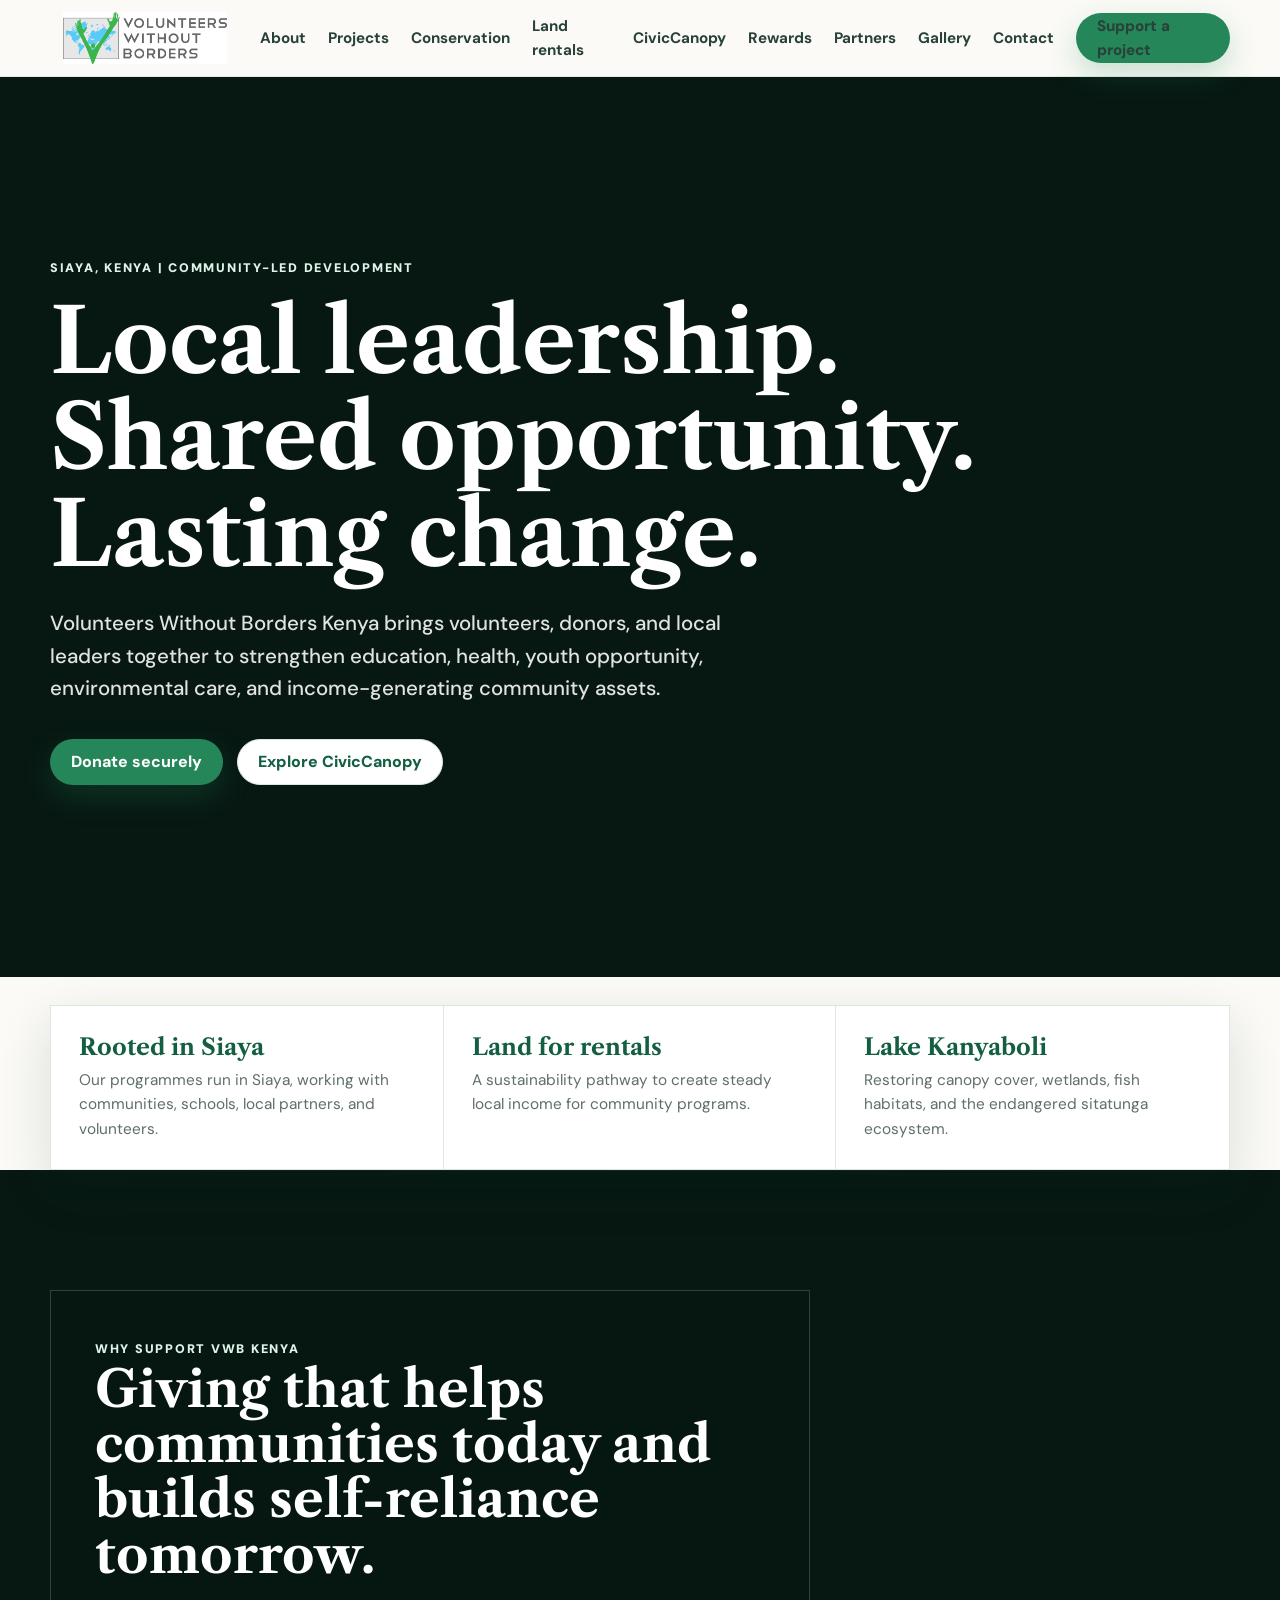
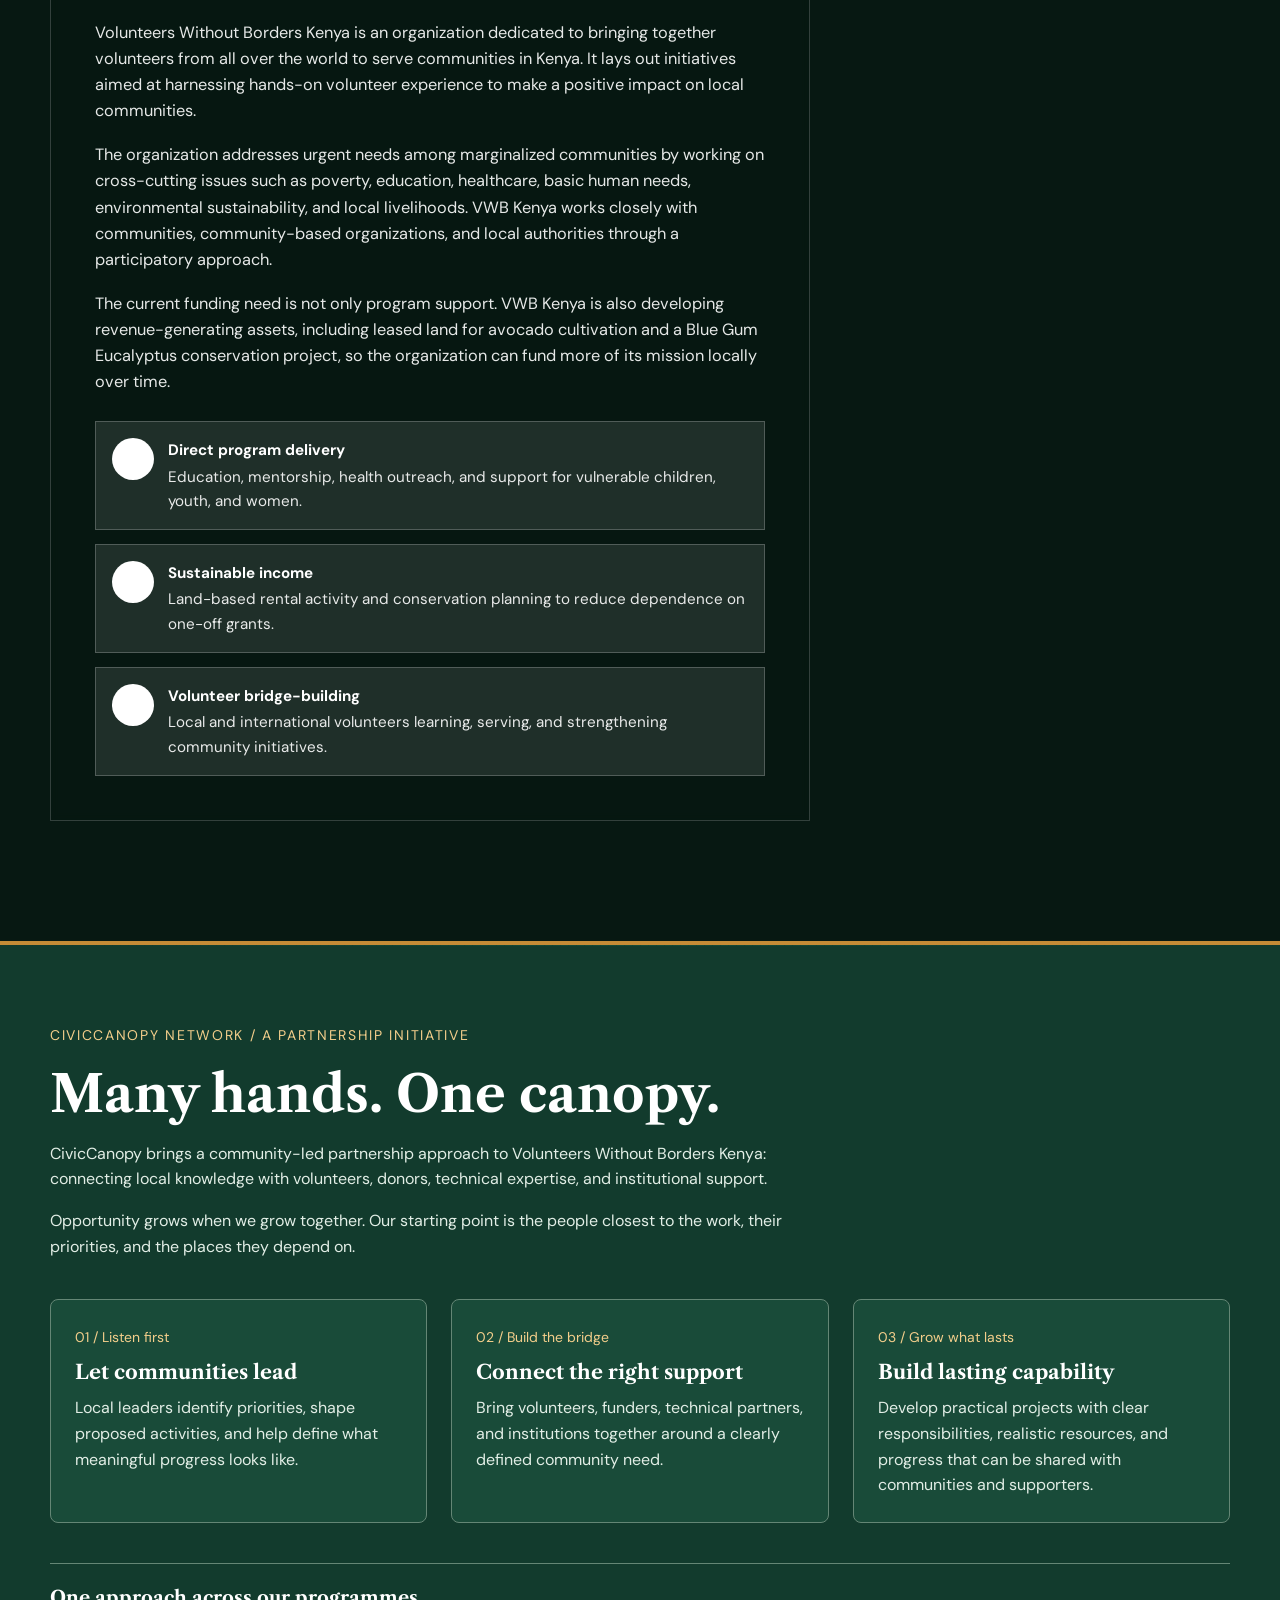
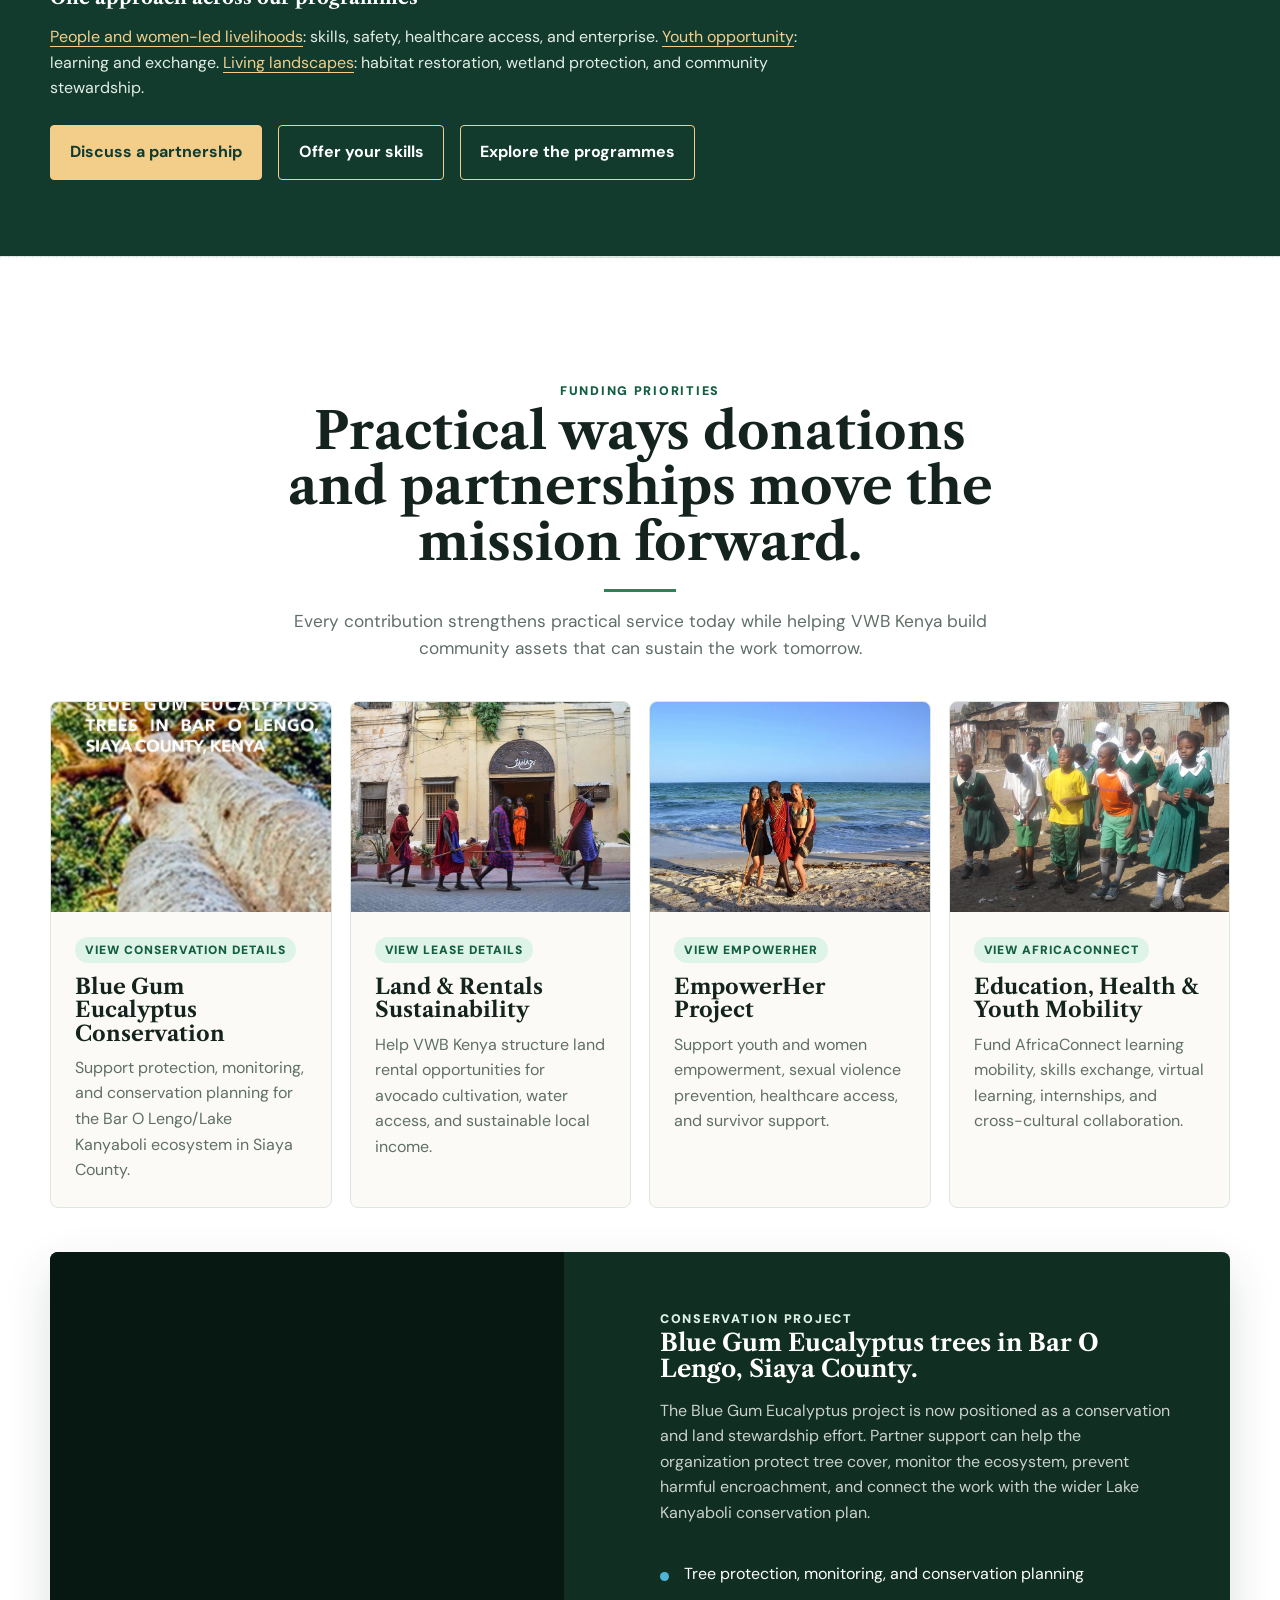
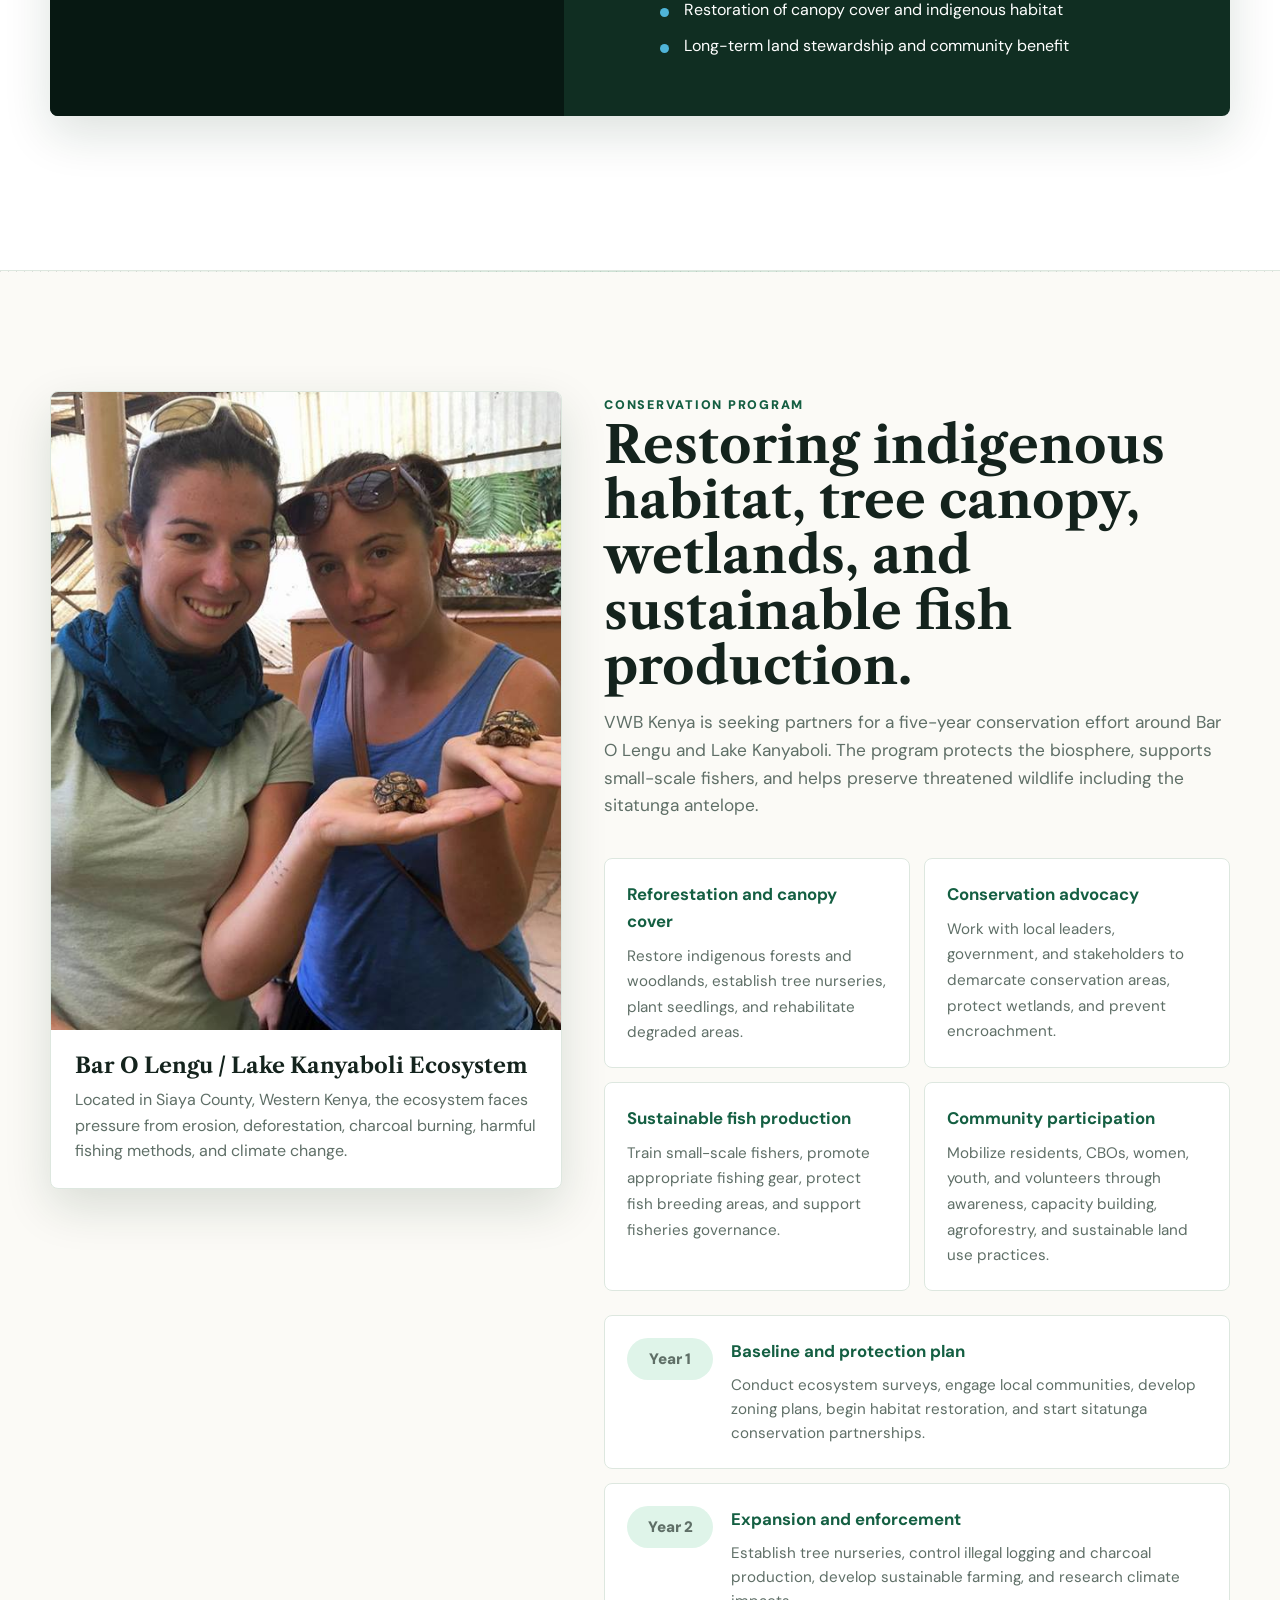
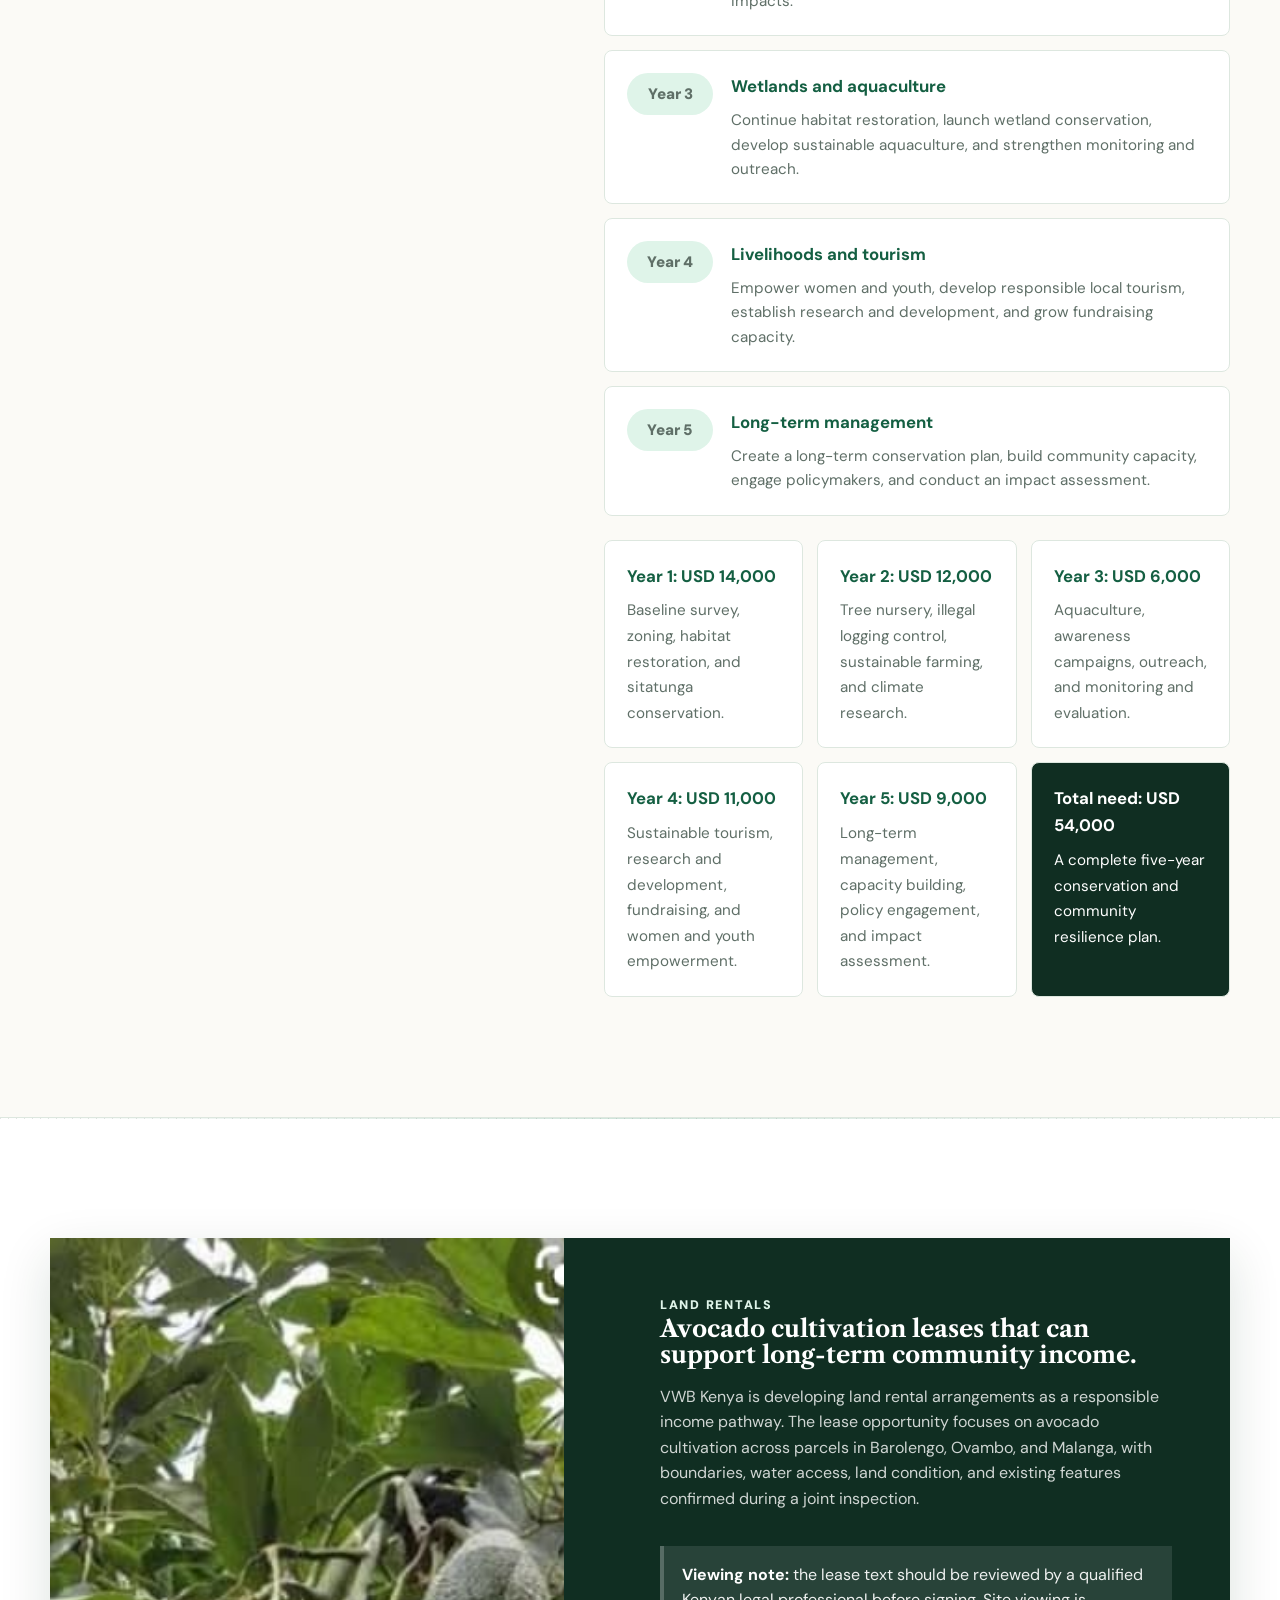
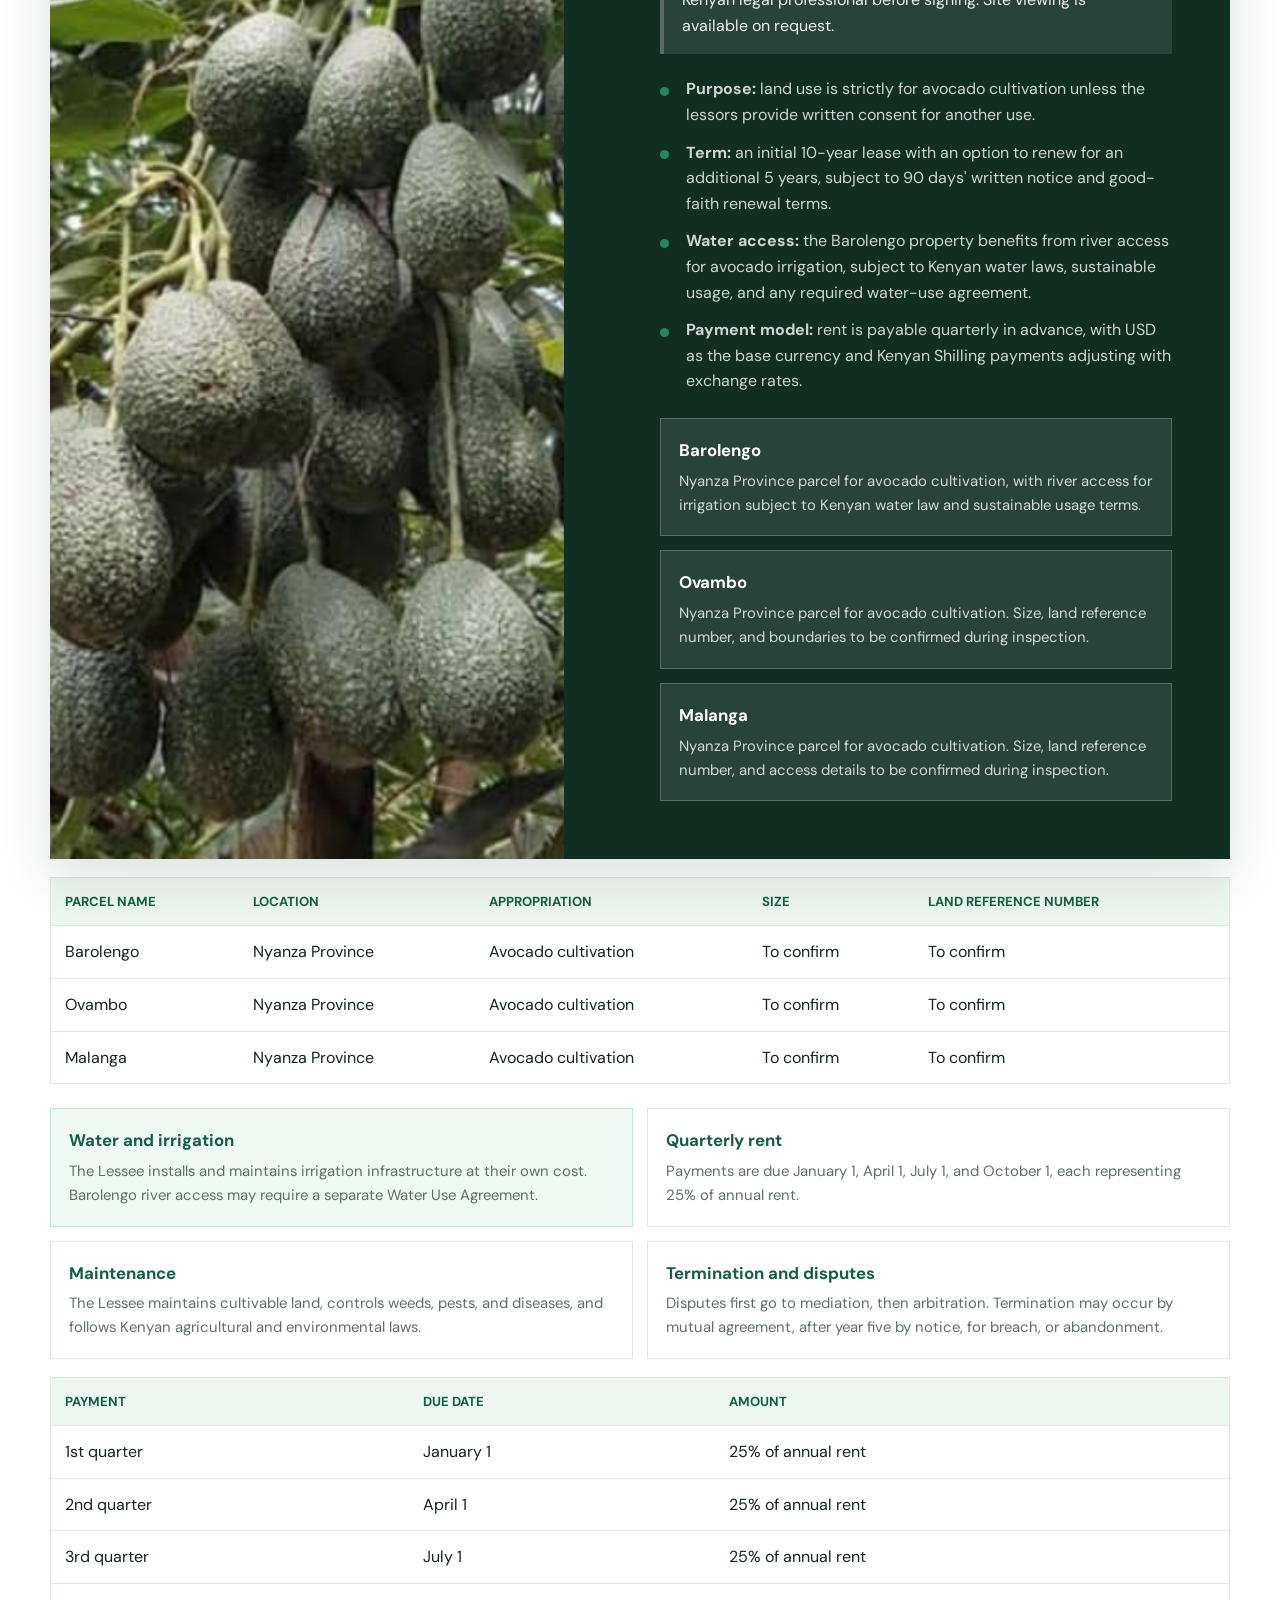
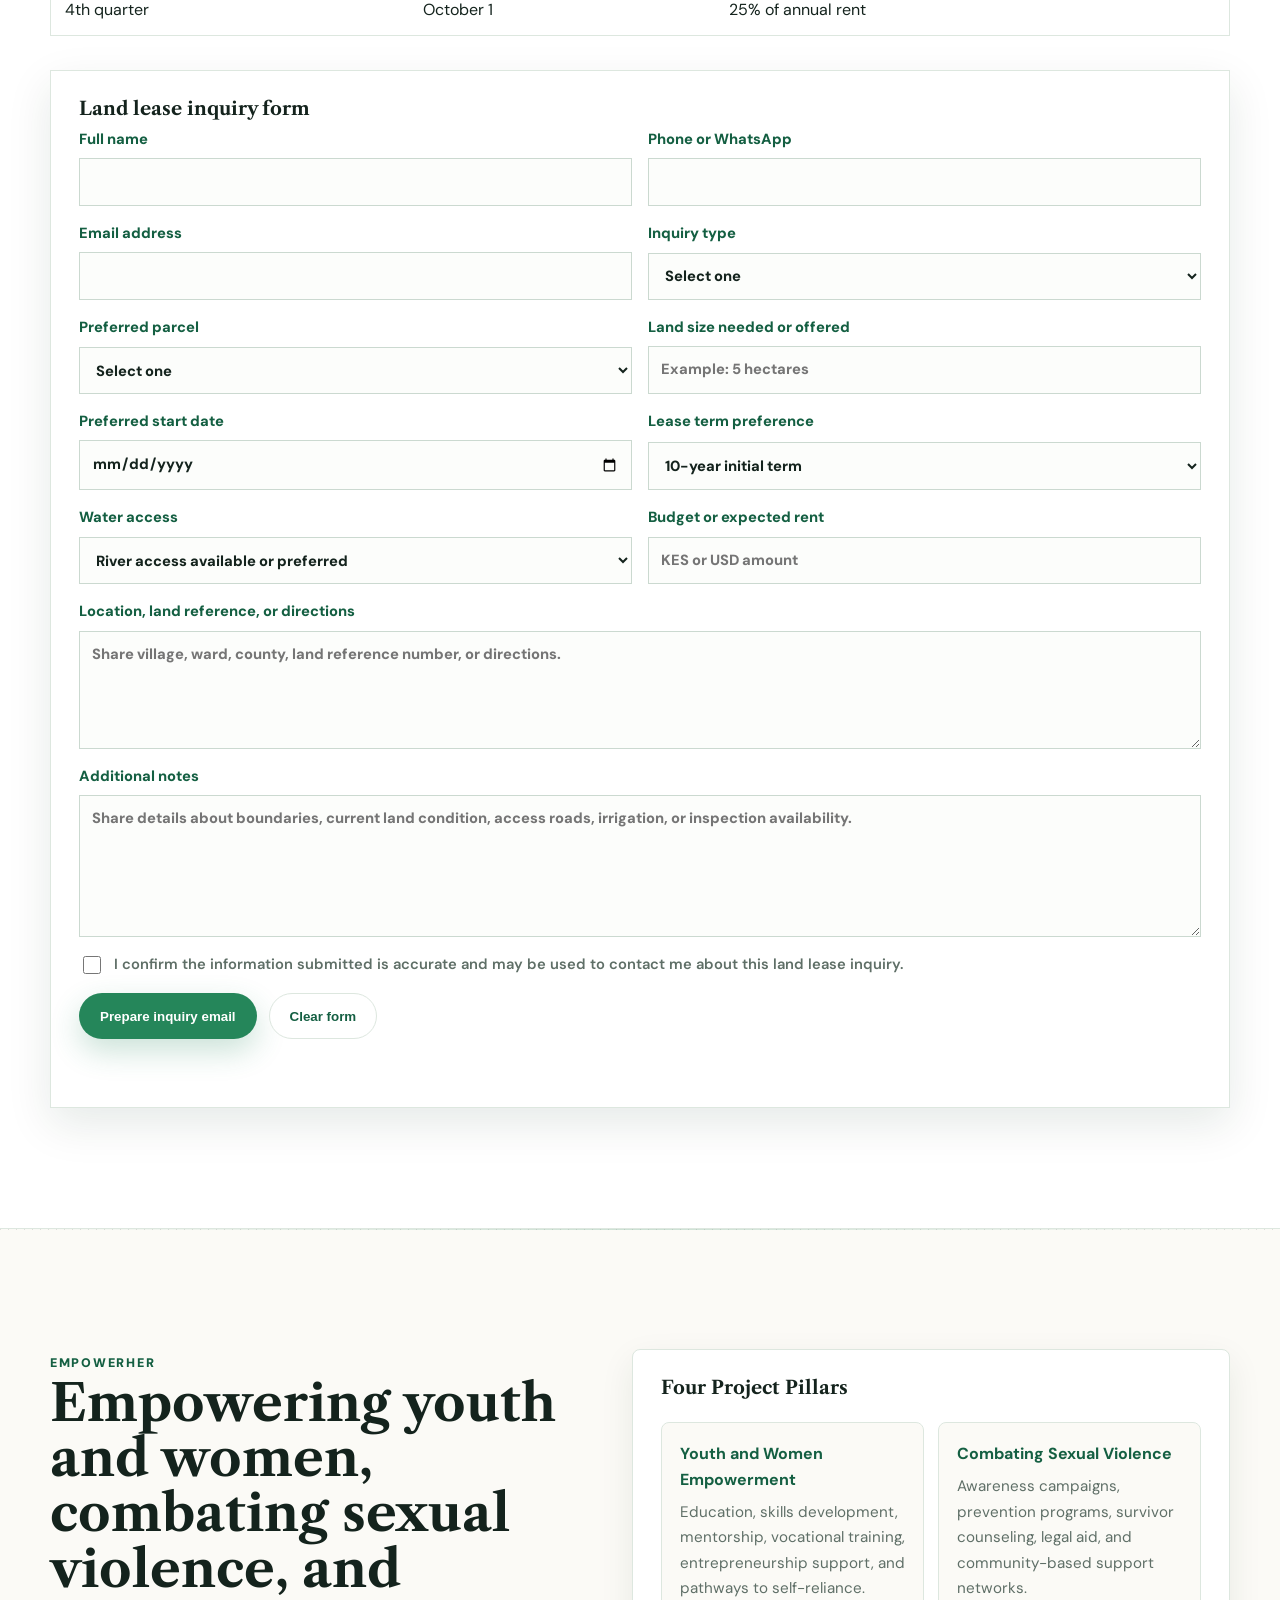
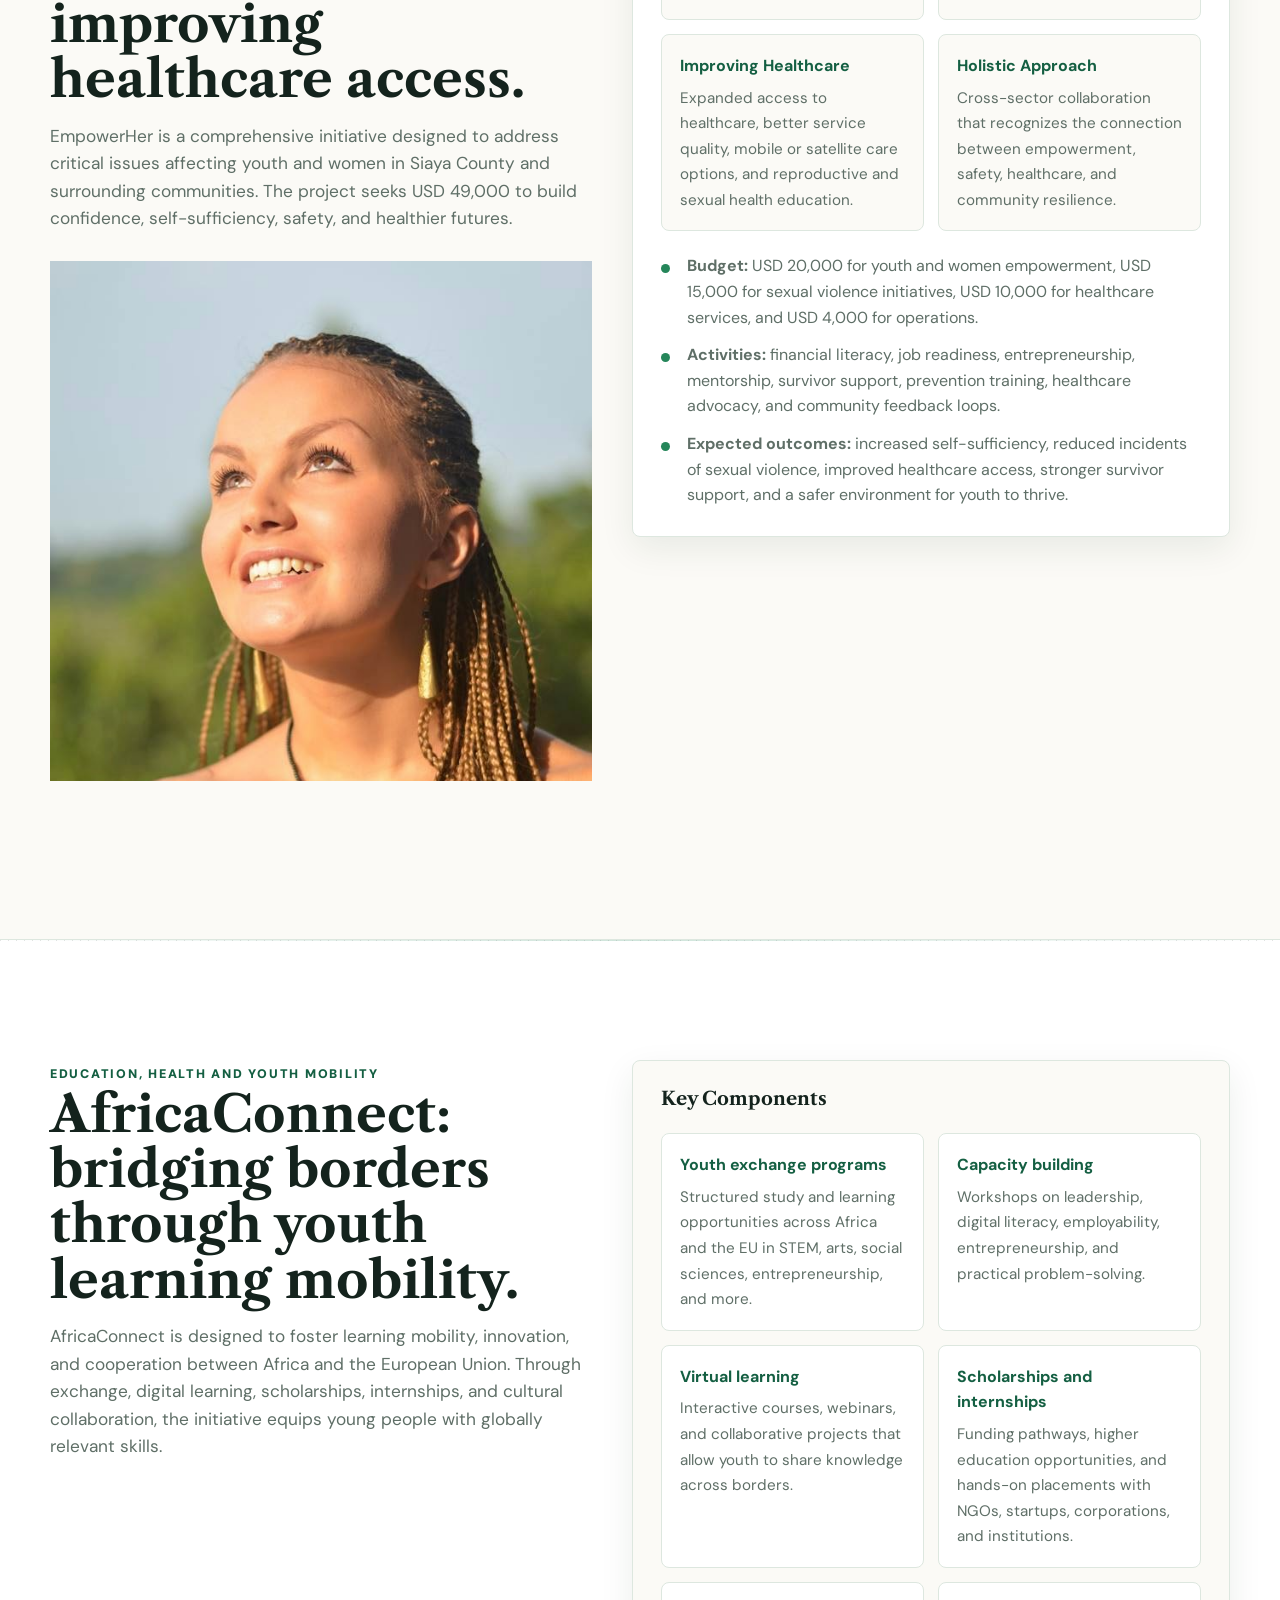
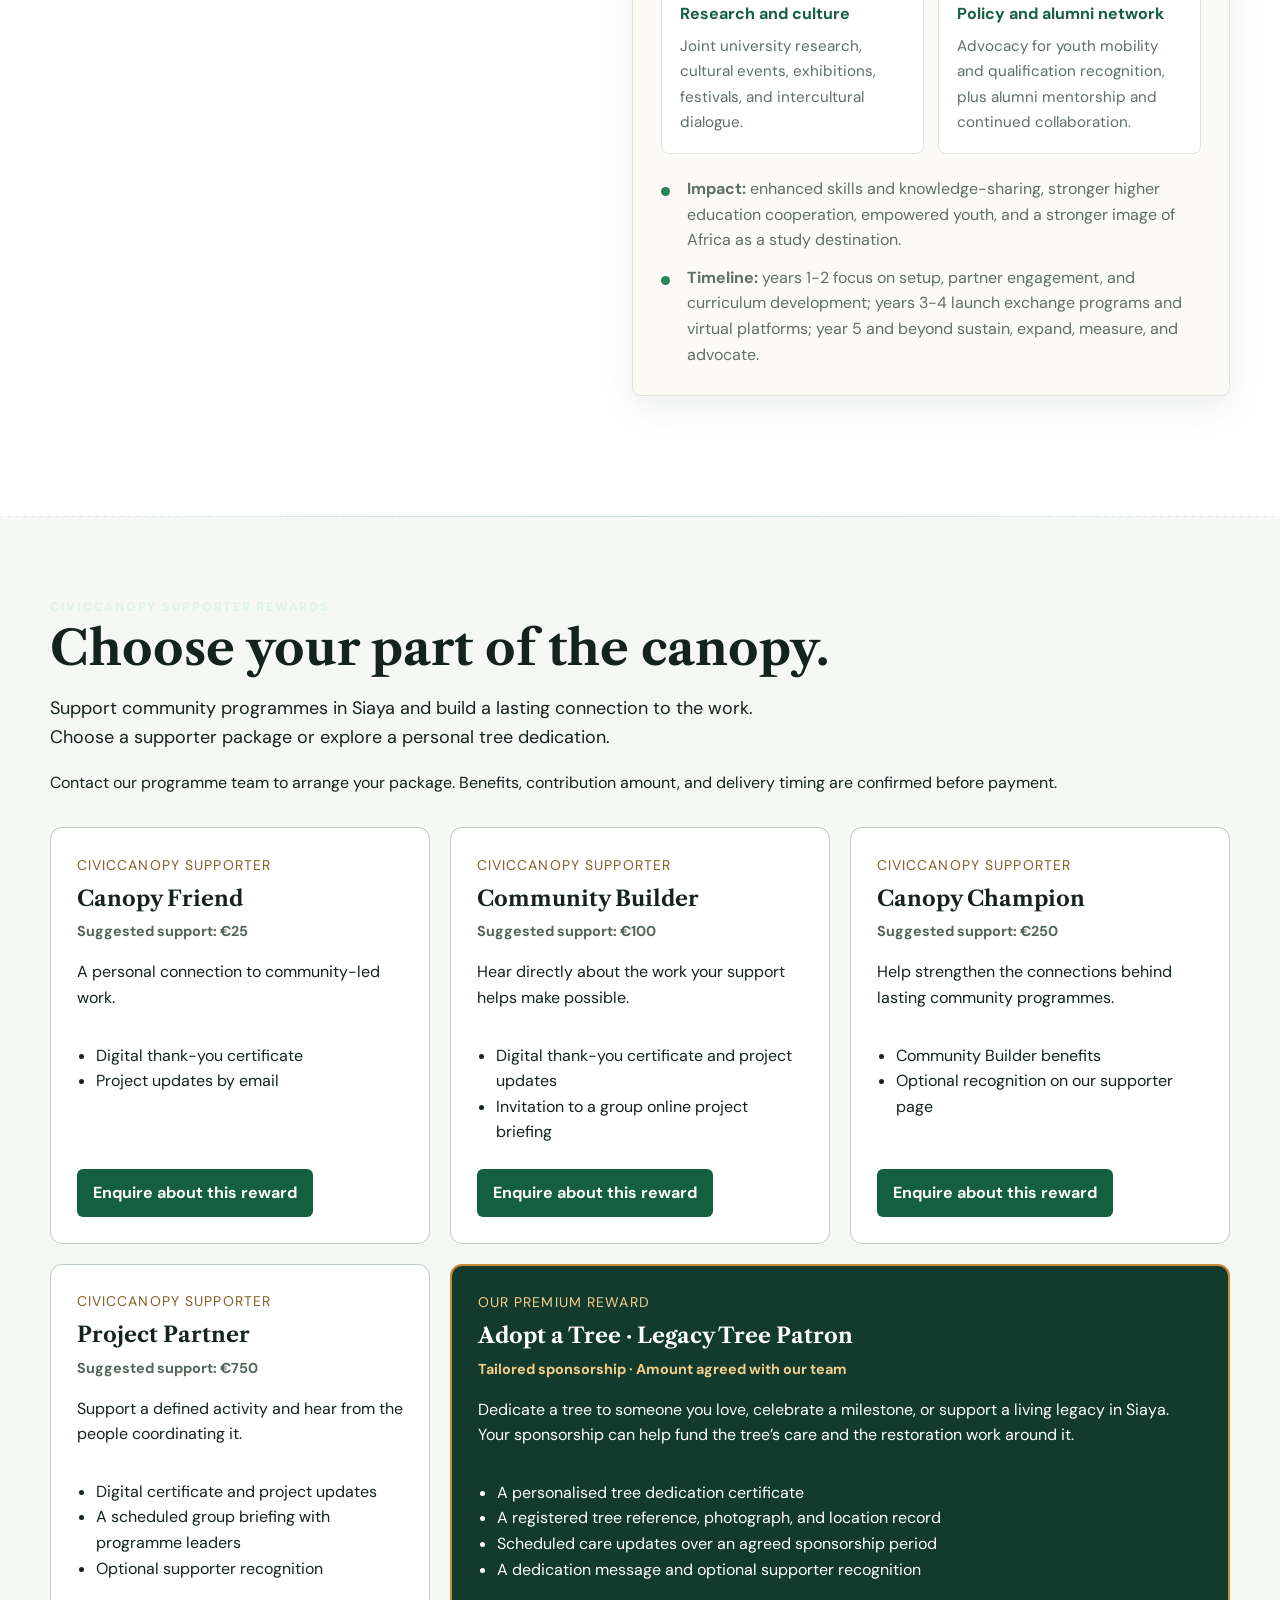
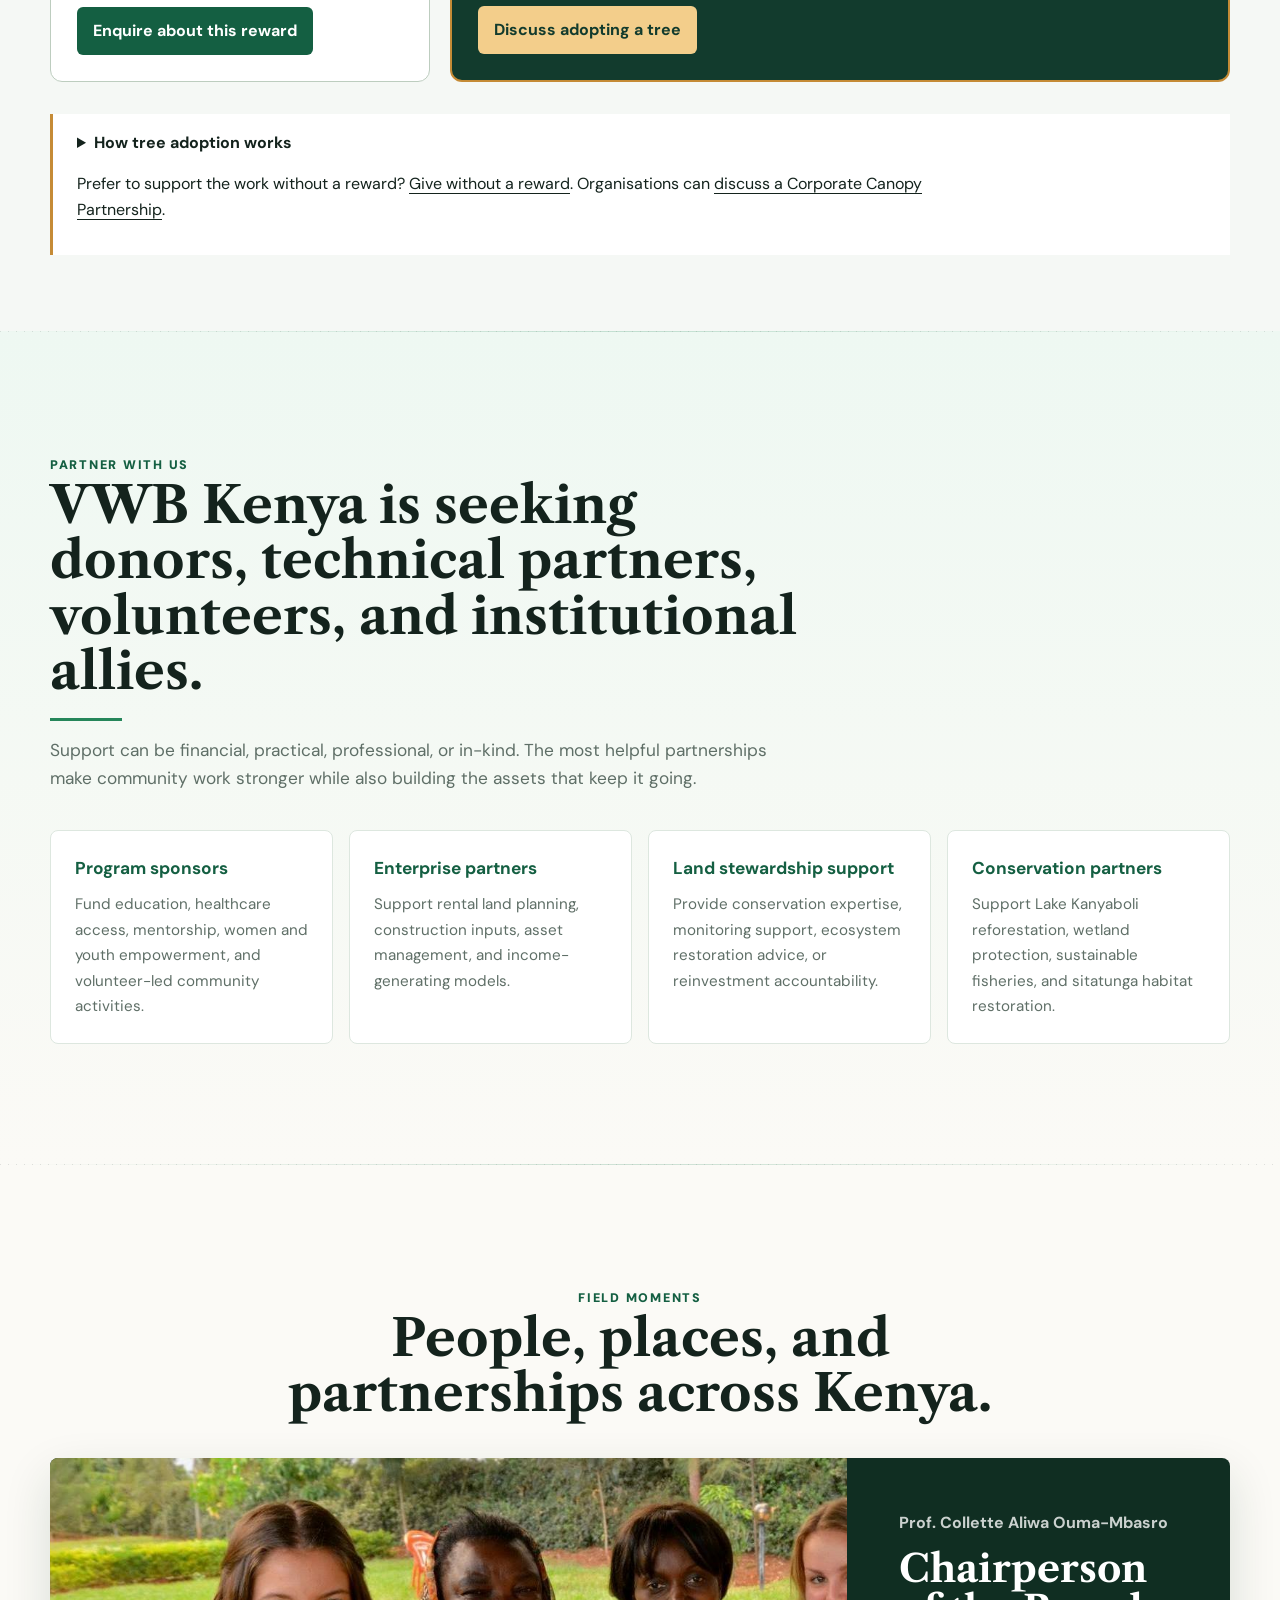
==== commit eebbcce4: "Integrate CivicCanopy rewards and Adopt a Tree; highlight Siaya programmes" ====
--- a/index.html
+++ b/index.html
@@ -3,8 +3,8 @@
 <head>
   <meta charset="UTF-8">
   <meta name="viewport" content="width=device-width, initial-scale=1.0">
-  <title>Volunteers Without Borders Kenya | Partners & Donations</title>
-  <meta name="description" content="Volunteers Without Borders Kenya is a Nairobi-based NGO seeking partners and donations for community programs, land-based rental sustainability, the Blue Gum Eucalyptus project, and conservation of the Bar O Lengu/Lake Kanyaboli ecosystem.">
+  <title>VWB Kenya | CivicCanopy, Community & Conservation</title>
+  <meta name="description" content="Volunteers Without Borders Kenya runs community programmes in Siaya, Kenya. Explore CivicCanopy partnerships, supporter rewards, Adopt a Tree, women and youth empowerment, and Lake Kanyaboli conservation.">
   <link rel="canonical" href="https://volunteerswithoutborders-kenya.org/">
   <link rel="preconnect" href="https://fonts.googleapis.com">
   <link rel="preconnect" href="https://fonts.gstatic.com" crossorigin>
@@ -1176,6 +1176,49 @@
       margin-top: 4px;
     }
 
+    .privacy-policy {
+      background: var(--paper);
+      color: var(--ink);
+    }
+
+    .privacy-policy .section-head {
+      max-width: 860px;
+    }
+
+    .privacy-content {
+      max-width: 940px;
+      padding: 34px;
+      background: var(--white);
+      border: 1px solid var(--line);
+      box-shadow: var(--shadow);
+      overflow-wrap: anywhere;
+    }
+
+    .privacy-content h3 {
+      margin: 28px 0 10px;
+      color: var(--green-dark);
+      font-size: 1rem;
+      letter-spacing: 0.06em;
+      text-transform: uppercase;
+    }
+
+    .privacy-content h3:first-child {
+      margin-top: 0;
+    }
+
+    .privacy-content p,
+    .privacy-content li {
+      color: var(--muted);
+    }
+
+    .privacy-content ul {
+      padding-left: 22px;
+    }
+
+    .privacy-content li + li {
+      margin-top: 6px;
+    }
+
     footer {
       background: #071812;
       color: rgba(255, 255, 255, 0.7);
@@ -1589,13 +1632,51 @@
         grid-template-columns: 1fr;
       }
     }
-  </style>
+
+/* CivicCanopy integration */
+section[id] {scroll-margin-top: 110px;}
+.skip-link{position:fixed;left:1rem;top:-100px;z-index:100;background:white;color:#14231d;padding:1rem}.skip-link:focus{top:1rem}
+:focus-visible{outline:3px solid #c58b36;outline-offset:4px}
+.canopy-section{background:#123b2d;color:#fff;border-top:4px solid #c58b36;padding:clamp(3rem,6vw,6rem) max(1rem,calc((100% - 1180px)/2));}
+.canopy-section h2{font-family:'Libre Caslon Text',Georgia,serif;font-size:clamp(2rem,4vw,3.5rem);line-height:1.2;max-width:850px;margin:1rem 0}
+.canopy-section p{color:#e2eee6;font-size:1rem;max-width:760px}
+.canopy-kicker{color:#f3ce8b;letter-spacing:.12em;text-transform:uppercase;font-size:.875rem}
+.canopy-grid{display:grid;grid-template-columns:repeat(3,minmax(0,1fr));gap:1.5rem;margin:2.5rem 0}
+.canopy-card{border:1px solid #648675;padding:1.5rem;border-radius:8px;background:#194b39}
+.canopy-card h3{font-size:1.25rem;color:white;margin:.75rem 0}.canopy-card p{margin:0}
+.canopy-number{color:#f3ce8b;font-size:.875rem}
+.canopy-links{display:flex;flex-wrap:wrap;gap:1rem;margin-top:1.5rem}
+.canopy-links a{display:inline-block;padding:.85rem 1.2rem;border:1px solid #f3ce8b;border-radius:4px;text-decoration:none;font-weight:700;color:white;font-size:1rem}
+.canopy-links a:first-child{background:#f3ce8b;color:#123b2d}
+.canopy-links a:hover{background:white;color:#123b2d}
+.canopy-focus{border-top:1px solid #648675;padding-top:1.5rem}
+.canopy-focus a{color:#f3ce8b;text-underline-offset:4px}
+@media(max-width:850px){.canopy-grid{grid-template-columns:1fr}.nav{flex-wrap:wrap}.nav-links{gap:.7rem}.brand span{font-size:.9rem}}
+@media(prefers-reduced-motion:reduce){html{scroll-behavior:auto}*,*::before,*::after{animation:none!important;transition:none!important}[data-animate]{opacity:1!important;transform:none!important}}
+
+
+/* Supporter rewards */
+.rewards-section{padding:clamp(3rem,6vw,6rem) max(1rem,calc((100% - 1180px)/2));background:#f5f8f5;}
+.rewards-section h2{font-family:'Libre Caslon Text',Georgia,serif;font-size:clamp(2rem,4vw,3rem);line-height:1.2;max-width:850px;}
+.rewards-intro{max-width:760px;font-size:1.125rem;}
+.rewards-grid{display:grid;grid-template-columns:repeat(3,minmax(0,1fr));gap:1.25rem;margin-top:2rem;}
+.reward-card{display:flex;flex-direction:column;padding:1.6rem;border:1px solid #bdcdbf;border-radius:12px;background:#fff;min-width:0;}
+.reward-card h3{font-size:1.35rem;margin:.65rem 0;}.reward-card p,.reward-card li{font-size:1rem;}
+.reward-card ul{padding-left:1.2rem;margin-bottom:1.5rem;}.reward-card a{margin-top:auto;align-self:flex-start;text-decoration:none;padding:.7rem 1rem;background:#145f42;color:#fff;border-radius:6px;font-size:1rem;font-weight:700;}
+.reward-price{font-size:.9rem;font-weight:700;color:#52665a;}.reward-card .reward-label{font-size:.875rem;color:#846028;letter-spacing:.08em;text-transform:uppercase;}
+.reward-card.premium{grid-column:span 2;background:#123b2d;color:#fff;border:2px solid #c58b36;}.reward-card.premium .reward-price,.reward-card.premium .reward-label{color:#f3ce8b;}.reward-card.premium a{background:#f3ce8b;color:#123b2d;}
+.reward-terms{margin-top:2rem;border-left:3px solid #c58b36;padding:1rem 1.5rem;background:#fff;}.reward-terms p{max-width:900px;}.reward-terms summary{font-weight:700;cursor:pointer;font-size:1rem;}.reward-terms a{text-underline-offset:4px;}
+@media(min-width:981px) and (max-width:1250px){.nav-links{gap:.65rem;font-size:.875rem}.brand img{width:150px}.nav-links .button{padding:0 12px}}
+@media(max-width:800px){.rewards-grid{grid-template-columns:1fr}.reward-card.premium{grid-column:auto}}
+
+</style>
 </head>
 <body>
+<a class="skip-link" href="#home">Skip to content</a>
   <header class="site-header">
     <nav class="nav" aria-label="Primary navigation">
       <a class="brand" href="#home" aria-label="Volunteers Without Borders Kenya home">
-        <img src="assets/vwb-logo.png" alt="Volunteers Without Borders Kenya logo">
+        <img loading="lazy" src="assets/vwb-logo.png" alt="Volunteers Without Borders Kenya logo">
         <span>Volunteers Without Borders Kenya</span>
       </a>
       <button class="menu-toggle" type="button" aria-label="Toggle menu" aria-expanded="false">Menu</button>
@@ -1604,10 +1685,12 @@
         <a href="#projects">Projects</a>
         <a href="#conservation">Conservation</a>
         <a href="#land-rentals">Land rentals</a>
+        <a href="#civiccanopy">CivicCanopy</a>
+        <a href="#rewards">Rewards</a>
         <a href="#partners">Partners</a>
         <a href="#gallery">Gallery</a>
         <a href="#contact">Contact</a>
-        <a class="button" href="https://buy.stripe.com/fZe9BA9vebKWa6k3cc">Donate</a>
+        <a class="button" href="#rewards">Support a project</a>
       </div>
     </nav>
   </header>
@@ -1615,20 +1698,20 @@
   <main id="home">
     <section class="hero" aria-label="Volunteers Without Borders Kenya hero">
       <div class="hero-inner">
-        <span class="eyebrow">Nairobi, Kenya | Community-led development</span>
-        <h1>Partners for<br>dignity,<br>opportunity,<br>and sustainable<br>local income.</h1>
+        <span class="eyebrow">Siaya, Kenya | Community-led development</span>
+        <h1>Local leadership.<br>Shared opportunity.<br>Lasting change.</h1>
         <p>Volunteers Without Borders Kenya brings volunteers, donors, and local leaders together to strengthen education, health, youth opportunity, environmental care, and income-generating community assets.</p>
         <div class="hero-actions">
           <a class="button" href="https://buy.stripe.com/fZe9BA9vebKWa6k3cc">Donate securely</a>
-          <a class="button secondary" href="#projects">Explore the work</a>
+          <a class="button secondary" href="#civiccanopy">Explore CivicCanopy</a>
         </div>
       </div>
     </section>
 
     <div class="hero-strip" aria-label="Key organization facts">
       <div class="strip-item">
-        <strong>Nairobi based</strong>
-        <span>Rooted in Kenya and working with communities, schools, local partners, and volunteers.</span>
+        <strong>Rooted in Siaya</strong>
+        <span>Our programmes run in Siaya, working with communities, schools, local partners, and volunteers.</span>
       </div>
       <div class="strip-item">
         <strong>Land for rentals</strong>
@@ -1671,16 +1754,35 @@
       </div>
     </section>
 
+
+<section id="civiccanopy" class="canopy-section" aria-labelledby="canopy-title">
+<span class="canopy-kicker">CivicCanopy Network / A partnership initiative</span>
+<h2 id="canopy-title">Many hands. One canopy.</h2>
+<p>CivicCanopy brings a community-led partnership approach to Volunteers Without Borders Kenya: connecting local knowledge with volunteers, donors, technical expertise, and institutional support.</p>
+<p>Opportunity grows when we grow together. Our starting point is the people closest to the work, their priorities, and the places they depend on.</p>
+<div class="canopy-grid">
+<article class="canopy-card"><span class="canopy-number">01 / Listen first</span><h3>Let communities lead</h3><p>Local leaders identify priorities, shape proposed activities, and help define what meaningful progress looks like.</p></article>
+<article class="canopy-card"><span class="canopy-number">02 / Build the bridge</span><h3>Connect the right support</h3><p>Bring volunteers, funders, technical partners, and institutions together around a clearly defined community need.</p></article>
+<article class="canopy-card"><span class="canopy-number">03 / Grow what lasts</span><h3>Build lasting capability</h3><p>Develop practical projects with clear responsibilities, realistic resources, and progress that can be shared with communities and supporters.</p></article>
+</div>
+<div class="canopy-focus"><h3>One approach across our programmes</h3><p><a href="#empowerher">People and women-led livelihoods</a>: skills, safety, healthcare access, and enterprise. <a href="#africaconnect">Youth opportunity</a>: learning and exchange. <a href="#conservation">Living landscapes</a>: habitat restoration, wetland protection, and community stewardship.</p></div>
+<div class="canopy-links">
+<a href="mailto:johnpaulouma-mbasro@volunteerswithoutborders-kenya.org?subject=CivicCanopy%20partnership%20inquiry">Discuss a partnership</a>
+<a href="mailto:johnpaulouma-mbasro@volunteerswithoutborders-kenya.org?subject=CivicCanopy%20volunteer%20interest">Offer your skills</a>
+<a href="#projects">Explore the programmes</a>
+</div>
+</section>
+
     <section class="projects" id="projects">
       <div class="section-inner">
         <div class="section-head center">
           <span class="eyebrow" style="color: var(--green-dark);">Funding priorities</span>
-          <h2>Three practical ways donations and partnerships move the mission forward.</h2>
+          <h2>Practical ways donations and partnerships move the mission forward.</h2>
           <p>Every contribution strengthens practical service today while helping VWB Kenya build community assets that can sustain the work tomorrow.</p>
         </div>
         <div class="project-grid">
           <a class="project-card" href="#conservation">
-            <img src="assets/ai-kenya-bluegum-canopy.png" alt="Blue Gum Eucalyptus project proposal cover with trees and VWB logo">
+            <img loading="lazy" src="assets/ai-kenya-bluegum-canopy.png" alt="Blue Gum Eucalyptus project proposal cover with trees and VWB logo">
             <div class="card-body">
               <span class="card-tag">View conservation details</span>
               <h3>Blue Gum Eucalyptus Conservation</h3>
@@ -1688,7 +1790,7 @@
             </div>
           </a>
           <a class="project-card" href="#land-rentals">
-            <img src="assets/ai-kenya-partnership-pathways.jpg" alt="Local cultural exchange scene in Kenya">
+            <img loading="lazy" src="assets/ai-kenya-partnership-pathways.jpg" alt="Local cultural exchange scene in Kenya">
             <div class="card-body">
               <span class="card-tag">View lease details</span>
               <h3>Land & Rentals Sustainability</h3>
@@ -1696,7 +1798,7 @@
             </div>
           </a>
           <a class="project-card" href="#empowerher">
-            <img src="assets/ai-kenya-women-enterprise.jpg" alt="Women and volunteers at a fruit stand in Kenya">
+            <img loading="lazy" src="assets/ai-kenya-women-enterprise.jpg" alt="Women and volunteers at a fruit stand in Kenya">
             <div class="card-body">
               <span class="card-tag">View EmpowerHer</span>
               <h3>EmpowerHer Project</h3>
@@ -1704,7 +1806,7 @@
             </div>
           </a>
           <a class="project-card" href="#africaconnect">
-            <img src="assets/ai-kenya-youth-mobility.jpg" alt="Children in Mathare with a volunteer">
+            <img loading="lazy" src="assets/ai-kenya-youth-mobility.jpg" alt="Children in Mathare with a volunteer">
             <div class="card-body">
               <span class="card-tag">View AfricaConnect</span>
               <h3>Education, Health & Youth Mobility</h3>
@@ -1734,7 +1836,7 @@
     <section class="conservation" id="conservation">
       <div class="section-inner conservation-layout">
         <aside class="conservation-map">
-          <img src="assets/kenya-map.jpg" alt="Volunteers standing beside a map of Kenya">
+          <img loading="lazy" src="assets/kenya-map.jpg" alt="Volunteers standing beside a map of Kenya">
           <div class="map-copy">
             <h3>Bar O Lengu / Lake Kanyaboli Ecosystem</h3>
             <p>Located in Siaya County, Western Kenya, the ecosystem faces pressure from erosion, deforestation, charcoal burning, harmful fishing methods, and climate change.</p>
@@ -1824,7 +1926,7 @@
       <div class="section-inner">
         <div class="land-feature">
           <figure class="land-media">
-            <img src="assets/avocado-tree.jpeg" alt="Avocados growing on a tree">
+            <img loading="lazy" src="assets/avocado-tree.jpeg" alt="Avocados growing on a tree">
           </figure>
           <div class="land-feature-copy">
             <span class="eyebrow">Land rentals</span>
@@ -2033,7 +2135,7 @@
             </label>
 
             <div class="form-actions">
-              <button class="button" type="submit">Send inquiry</button>
+              <button class="button" type="submit">Prepare inquiry email</button>
               <button class="button secondary" type="reset">Clear form</button>
             </div>
 
@@ -2050,7 +2152,7 @@
           <h2>Empowering youth and women, combating sexual violence, and improving healthcare access.</h2>
           <p>EmpowerHer is a comprehensive initiative designed to address critical issues affecting youth and women in Siaya County and surrounding communities. The project seeks USD 49,000 to build confidence, self-sufficiency, safety, and healthier futures.</p>
           <figure class="empowerher-media">
-            <img src="assets/about-portrait.jpg" alt="Volunteer portrait for Volunteers Without Borders Kenya">
+            <img loading="lazy" src="assets/about-portrait.jpg" alt="Volunteer portrait for Volunteers Without Borders Kenya">
           </figure>
         </div>
         <div class="detail-panel">
@@ -2125,6 +2227,11 @@
       </div>
     </section>
 
+<section id="rewards" class="rewards-section" aria-labelledby="rewards-title"><span class="eyebrow">CivicCanopy supporter rewards</span><h2 id="rewards-title">Choose your part of the canopy.</h2><p class="rewards-intro">Support community programmes in Siaya and build a lasting connection to the work. Choose a supporter package or explore a personal tree dedication.</p><p>Contact our programme team to arrange your package. Benefits, contribution amount, and delivery timing are confirmed before payment.</p><div class="rewards-grid"><article class="reward-card"><span class="reward-label">CivicCanopy supporter</span><h3>Canopy Friend</h3><span class="reward-price">Suggested support: €25</span><p>A personal connection to community-led work.</p><ul><li>Digital thank-you certificate</li><li>Project updates by email</li></ul><a href="mailto:johnpaulouma-mbasro@volunteerswithoutborders-kenya.org?subject=CivicCanopy%20reward%20inquiry%3A%20Canopy%20Friend">Enquire about this reward</a></article>
+<article class="reward-card"><span class="reward-label">CivicCanopy supporter</span><h3>Community Builder</h3><span class="reward-price">Suggested support: €100</span><p>Hear directly about the work your support helps make possible.</p><ul><li>Digital thank-you certificate and project updates</li><li>Invitation to a group online project briefing</li></ul><a href="mailto:johnpaulouma-mbasro@volunteerswithoutborders-kenya.org?subject=CivicCanopy%20reward%20inquiry%3A%20Community%20Builder">Enquire about this reward</a></article>
+<article class="reward-card"><span class="reward-label">CivicCanopy supporter</span><h3>Canopy Champion</h3><span class="reward-price">Suggested support: €250</span><p>Help strengthen the connections behind lasting community programmes.</p><ul><li>Community Builder benefits</li><li>Optional recognition on our supporter page</li></ul><a href="mailto:johnpaulouma-mbasro@volunteerswithoutborders-kenya.org?subject=CivicCanopy%20reward%20inquiry%3A%20Canopy%20Champion">Enquire about this reward</a></article>
+<article class="reward-card"><span class="reward-label">CivicCanopy supporter</span><h3>Project Partner</h3><span class="reward-price">Suggested support: €750</span><p>Support a defined activity and hear from the people coordinating it.</p><ul><li>Digital certificate and project updates</li><li>A scheduled group briefing with programme leaders</li><li>Optional supporter recognition</li></ul><a href="mailto:johnpaulouma-mbasro@volunteerswithoutborders-kenya.org?subject=CivicCanopy%20reward%20inquiry%3A%20Project%20Partner">Enquire about this reward</a></article>
+<article class="reward-card premium"><span class="reward-label">Our premium reward</span><h3>Adopt a Tree · Legacy Tree Patron</h3><span class="reward-price">Tailored sponsorship · Amount agreed with our team</span><p>Dedicate a tree to someone you love, celebrate a milestone, or support a living legacy in Siaya. Your sponsorship can help fund the tree’s care and the restoration work around it.</p><ul><li>A personalised tree dedication certificate</li><li>A registered tree reference, photograph, and location record</li><li>Scheduled care updates over an agreed sponsorship period</li><li>A dedication message and optional supporter recognition</li></ul><a href="mailto:johnpaulouma-mbasro@volunteerswithoutborders-kenya.org?subject=CivicCanopy%20reward%20inquiry%3A%20Adopt%20a%20Tree%20%E2%80%94%20Legacy%20Tree%20Patron">Discuss adopting a tree</a></article></div><div class="reward-terms"><details><summary>How tree adoption works</summary><p>Adoption is a symbolic sponsorship and dedication. It does not transfer ownership of a tree or land, harvest rights, or a financial return. Before you contribute, our team will confirm the available tree, whether it is newly planted or already growing, its species, the care period, update schedule, and the arrangements if it dies or is damaged. Any planned harvesting will be disclosed before sponsorship is agreed.</p><p>Tree sponsorship supports an agreed care and conservation package; it is not sold as a carbon offset.</p></details><p>Prefer to support the work without a reward? <a href="https://buy.stripe.com/fZe9BA9vebKWa6k3cc">Give without a reward</a>. Organisations can <a href="mailto:johnpaulouma-mbasro@volunteerswithoutborders-kenya.org?subject=Corporate%20Canopy%20Partnership">discuss a Corporate Canopy Partnership</a>.</p></div></section>
     <section class="partners" id="partners">
       <div class="section-inner">
         <div class="section-head">
@@ -2160,7 +2267,7 @@
           <h2>People, places, and partnerships across Kenya.</h2>
         </div>
         <figure class="gallery-feature">
-          <img src="assets/gallery/vwb-mother-memory.jpeg" alt="Beloved mother with three girls in a garden setting">
+          <img loading="lazy" src="assets/gallery/vwb-mother-memory.jpeg" alt="Beloved mother with three girls in a garden setting">
           <figcaption>
             <span>Prof. Collette Aliwa Ouma-Mbasro</span>
             <strong>Chairperson of the Board (1949-2024)</strong>
@@ -2168,59 +2275,59 @@
           </figcaption>
         </figure>
         <div class="gallery-grid">
-          <img src="assets/gallery/vwb-friendship-table.jpg" alt="Volunteers and friends gathered around a restaurant table in Kenya">
-          <img src="assets/gallery/vwb-coast-camel.jpg" alt="Two volunteers riding a camel along the Kenyan coast">
-          <img src="assets/gallery/vwb-sports-field.jpg" alt="Volunteers and players gathered on a sports field in Kenya">
-          <img src="assets/ai-kenya-community-volunteers.jpg" alt="Community volunteers with children in Kenya">
-          <img src="assets/ai-kenya-aerial-farmland.png" alt="Aerial-style conservation and farmland visual">
-          <img src="assets/ai-kenya-local-leadership.jpg" alt="Local leadership and Kenya map field moment">
-          <img src="assets/ai-kenya-classroom.jpg" alt="Children studying in a Kenyan classroom">
-          <img src="assets/gallery/vwb-gallery-31.jpg" alt="Volunteers Without Borders Kenya field photo 12">
-          <img src="assets/ai-kenya-conservation-landscape.jpg" alt="Conservation landscape in Kenya">
-          <img src="assets/gallery/vwb-gallery-40.jpg" alt="Volunteers Without Borders Kenya field photo 21">
-          <img src="assets/ai-kenya-donor-fieldwork.jpg" alt="Volunteer fieldwork in a Nairobi market">
-          <img src="assets/ai-kenya-partnership-pathways.jpg" alt="Cultural partnership pathway scene">
-          <img src="assets/gallery/vwb-gallery-01.jpg" alt="Siaya agricultural and land stewardship photo 1">
-          <img src="assets/gallery/vwb-gallery-02.jpg" alt="Siaya agricultural and land stewardship photo 2">
-          <img src="assets/gallery/vwb-gallery-03.jpg" alt="Siaya agricultural and land stewardship photo 3">
-          <img src="assets/gallery/vwb-gallery-04.jpg" alt="Siaya agricultural and land stewardship photo 4">
-          <img src="assets/gallery/vwb-gallery-05.jpg" alt="Siaya agricultural and land stewardship photo 5">
-          <img src="assets/gallery/vwb-gallery-06.jpg" alt="Siaya agricultural and land stewardship photo 6">
-          <img src="assets/gallery/vwb-gallery-07.jpg" alt="Siaya agricultural and land stewardship photo 7">
-          <img src="assets/gallery/vwb-gallery-08.jpg" alt="Siaya agricultural and land stewardship photo 8">
-          <img src="assets/gallery/vwb-gallery-09.jpg" alt="Siaya agricultural and land stewardship photo 9">
-          <img src="assets/gallery/vwb-gallery-10.jpg" alt="Siaya agricultural and land stewardship photo 10">
-          <img src="assets/gallery/vwb-gallery-11.jpg" alt="Siaya agricultural and land stewardship photo 11">
-          <img src="assets/gallery/vwb-gallery-12.jpg" alt="Siaya agricultural and land stewardship photo 12">
-          <img src="assets/gallery/vwb-gallery-13.jpg" alt="Siaya agricultural and land stewardship photo 13">
-          <img src="assets/gallery/vwb-gallery-14.jpg" alt="Siaya agricultural and land stewardship photo 14">
-          <img src="assets/gallery/vwb-gallery-15.jpg" alt="Siaya agricultural and land stewardship photo 15">
-          <img src="assets/gallery/vwb-gallery-16.jpg" alt="Siaya agricultural and land stewardship photo 16">
-          <img src="assets/gallery/vwb-gallery-17.jpg" alt="Siaya agricultural and land stewardship photo 17">
-          <img src="assets/gallery/vwb-gallery-18.jpg" alt="Siaya agricultural and land stewardship photo 18">
-          <img src="assets/gallery/vwb-gallery-19.jpg" alt="Siaya agricultural and land stewardship photo 19">
-          <img src="assets/gallery/vwb-gallery-20.jpg" alt="Volunteers Without Borders Kenya field photo 1">
-          <img src="assets/gallery/vwb-gallery-21.jpg" alt="Volunteers Without Borders Kenya field photo 2">
-          <img src="assets/gallery/vwb-gallery-22.jpg" alt="Volunteers Without Borders Kenya field photo 3">
-          <img src="assets/gallery/vwb-gallery-23.jpg" alt="Volunteers Without Borders Kenya field photo 4">
-          <img src="assets/gallery/vwb-gallery-24.jpg" alt="Volunteers Without Borders Kenya field photo 5">
-          <img src="assets/gallery/vwb-gallery-25.jpg" alt="Volunteers Without Borders Kenya field photo 6">
-          <img src="assets/gallery/vwb-gallery-26.jpg" alt="Volunteers Without Borders Kenya field photo 7">
-          <img src="assets/gallery/vwb-gallery-27.jpg" alt="Volunteers Without Borders Kenya field photo 8">
-          <img src="assets/gallery/vwb-gallery-28.jpg" alt="Volunteers Without Borders Kenya field photo 9">
-          <img src="assets/gallery/vwb-gallery-29.jpg" alt="Volunteers Without Borders Kenya field photo 10">
-          <img src="assets/gallery/vwb-gallery-30.jpg" alt="Volunteers Without Borders Kenya field photo 11">
-          <img src="assets/gallery/vwb-gallery-32.jpg" alt="Volunteers Without Borders Kenya field photo 13">
-          <img src="assets/gallery/vwb-gallery-33.jpg" alt="Volunteers Without Borders Kenya field photo 14">
-          <img src="assets/gallery/vwb-gallery-34.jpg" alt="Volunteers Without Borders Kenya field photo 15">
-          <img src="assets/gallery/vwb-gallery-35.jpg" alt="Volunteers Without Borders Kenya field photo 16">
-          <img src="assets/gallery/vwb-gallery-36.jpg" alt="Volunteers Without Borders Kenya field photo 17">
-          <img src="assets/gallery/vwb-gallery-37.jpg" alt="Volunteers Without Borders Kenya field photo 18">
-          <img src="assets/gallery/vwb-gallery-38.jpg" alt="Volunteers Without Borders Kenya field photo 19">
-          <img src="assets/gallery/vwb-gallery-39.jpg" alt="Volunteers Without Borders Kenya field photo 20">
-          <img src="assets/gallery/vwb-gallery-41.jpg" alt="Volunteers Without Borders Kenya field photo 22">
-          <img src="assets/gallery/vwb-gallery-42.jpg" alt="Children learning in a Volunteers Without Borders Kenya classroom">
-          <img src="assets/gallery/vwb-gallery-43.jpg" alt="Community safety and service field photo">
+          <img loading="lazy" src="assets/gallery/vwb-friendship-table.jpg" alt="Volunteers and friends gathered around a restaurant table in Kenya">
+          <img loading="lazy" src="assets/gallery/vwb-coast-camel.jpg" alt="Two volunteers riding a camel along the Kenyan coast">
+          <img loading="lazy" src="assets/gallery/vwb-sports-field.jpg" alt="Volunteers and players gathered on a sports field in Kenya">
+          <img loading="lazy" src="assets/ai-kenya-community-volunteers.jpg" alt="Community volunteers with children in Kenya">
+          <img loading="lazy" src="assets/ai-kenya-aerial-farmland.png" alt="Aerial-style conservation and farmland visual">
+          <img loading="lazy" src="assets/ai-kenya-local-leadership.jpg" alt="Local leadership and Kenya map field moment">
+          <img loading="lazy" src="assets/ai-kenya-classroom.jpg" alt="Children studying in a Kenyan classroom">
+          <img loading="lazy" src="assets/gallery/vwb-gallery-31.jpg" alt="Volunteers Without Borders Kenya field photo 12">
+          <img loading="lazy" src="assets/ai-kenya-conservation-landscape.jpg" alt="Conservation landscape in Kenya">
+          <img loading="lazy" src="assets/gallery/vwb-gallery-40.jpg" alt="Volunteers Without Borders Kenya field photo 21">
+          <img loading="lazy" src="assets/ai-kenya-donor-fieldwork.jpg" alt="Volunteer fieldwork at a market">
+          <img loading="lazy" src="assets/ai-kenya-partnership-pathways.jpg" alt="Cultural partnership pathway scene">
+          <img loading="lazy" src="assets/gallery/vwb-gallery-01.jpg" alt="Siaya agricultural and land stewardship photo 1">
+          <img loading="lazy" src="assets/gallery/vwb-gallery-02.jpg" alt="Siaya agricultural and land stewardship photo 2">
+          <img loading="lazy" src="assets/gallery/vwb-gallery-03.jpg" alt="Siaya agricultural and land stewardship photo 3">
+          <img loading="lazy" src="assets/gallery/vwb-gallery-04.jpg" alt="Siaya agricultural and land stewardship photo 4">
+          <img loading="lazy" src="assets/gallery/vwb-gallery-05.jpg" alt="Siaya agricultural and land stewardship photo 5">
+          <img loading="lazy" src="assets/gallery/vwb-gallery-06.jpg" alt="Siaya agricultural and land stewardship photo 6">
+          <img loading="lazy" src="assets/gallery/vwb-gallery-07.jpg" alt="Siaya agricultural and land stewardship photo 7">
+          <img loading="lazy" src="assets/gallery/vwb-gallery-08.jpg" alt="Siaya agricultural and land stewardship photo 8">
+          <img loading="lazy" src="assets/gallery/vwb-gallery-09.jpg" alt="Siaya agricultural and land stewardship photo 9">
+          <img loading="lazy" src="assets/gallery/vwb-gallery-10.jpg" alt="Siaya agricultural and land stewardship photo 10">
+          <img loading="lazy" src="assets/gallery/vwb-gallery-11.jpg" alt="Siaya agricultural and land stewardship photo 11">
+          <img loading="lazy" src="assets/gallery/vwb-gallery-12.jpg" alt="Siaya agricultural and land stewardship photo 12">
+          <img loading="lazy" src="assets/gallery/vwb-gallery-13.jpg" alt="Siaya agricultural and land stewardship photo 13">
+          <img loading="lazy" src="assets/gallery/vwb-gallery-14.jpg" alt="Siaya agricultural and land stewardship photo 14">
+          <img loading="lazy" src="assets/gallery/vwb-gallery-15.jpg" alt="Siaya agricultural and land stewardship photo 15">
+          <img loading="lazy" src="assets/gallery/vwb-gallery-16.jpg" alt="Siaya agricultural and land stewardship photo 16">
+          <img loading="lazy" src="assets/gallery/vwb-gallery-17.jpg" alt="Siaya agricultural and land stewardship photo 17">
+          <img loading="lazy" src="assets/gallery/vwb-gallery-18.jpg" alt="Siaya agricultural and land stewardship photo 18">
+          <img loading="lazy" src="assets/gallery/vwb-gallery-19.jpg" alt="Siaya agricultural and land stewardship photo 19">
+          <img loading="lazy" src="assets/gallery/vwb-gallery-20.jpg" alt="Volunteers Without Borders Kenya field photo 1">
+          <img loading="lazy" src="assets/gallery/vwb-gallery-21.jpg" alt="Volunteers Without Borders Kenya field photo 2">
+          <img loading="lazy" src="assets/gallery/vwb-gallery-22.jpg" alt="Volunteers Without Borders Kenya field photo 3">
+          <img loading="lazy" src="assets/gallery/vwb-gallery-23.jpg" alt="Volunteers Without Borders Kenya field photo 4">
+          <img loading="lazy" src="assets/gallery/vwb-gallery-24.jpg" alt="Volunteers Without Borders Kenya field photo 5">
+          <img loading="lazy" src="assets/gallery/vwb-gallery-25.jpg" alt="Volunteers Without Borders Kenya field photo 6">
+          <img loading="lazy" src="assets/gallery/vwb-gallery-26.jpg" alt="Volunteers Without Borders Kenya field photo 7">
+          <img loading="lazy" src="assets/gallery/vwb-gallery-27.jpg" alt="Volunteers Without Borders Kenya field photo 8">
+          <img loading="lazy" src="assets/gallery/vwb-gallery-28.jpg" alt="Volunteers Without Borders Kenya field photo 9">
+          <img loading="lazy" src="assets/gallery/vwb-gallery-29.jpg" alt="Volunteers Without Borders Kenya field photo 10">
+          <img loading="lazy" src="assets/gallery/vwb-gallery-30.jpg" alt="Volunteers Without Borders Kenya field photo 11">
+          <img loading="lazy" src="assets/gallery/vwb-gallery-32.jpg" alt="Volunteers Without Borders Kenya field photo 13">
+          <img loading="lazy" src="assets/gallery/vwb-gallery-33.jpg" alt="Volunteers Without Borders Kenya field photo 14">
+          <img loading="lazy" src="assets/gallery/vwb-gallery-34.jpg" alt="Volunteers Without Borders Kenya field photo 15">
+          <img loading="lazy" src="assets/gallery/vwb-gallery-35.jpg" alt="Volunteers Without Borders Kenya field photo 16">
+          <img loading="lazy" src="assets/gallery/vwb-gallery-36.jpg" alt="Volunteers Without Borders Kenya field photo 17">
+          <img loading="lazy" src="assets/gallery/vwb-gallery-37.jpg" alt="Volunteers Without Borders Kenya field photo 18">
+          <img loading="lazy" src="assets/gallery/vwb-gallery-38.jpg" alt="Volunteers Without Borders Kenya field photo 19">
+          <img loading="lazy" src="assets/gallery/vwb-gallery-39.jpg" alt="Volunteers Without Borders Kenya field photo 20">
+          <img loading="lazy" src="assets/gallery/vwb-gallery-41.jpg" alt="Volunteers Without Borders Kenya field photo 22">
+          <img loading="lazy" src="assets/gallery/vwb-gallery-42.jpg" alt="Children learning in a Volunteers Without Borders Kenya classroom">
+          <img loading="lazy" src="assets/gallery/vwb-gallery-43.jpg" alt="Community safety and service field photo">
         </div>
       </div>
     </section>
@@ -2266,18 +2373,94 @@
         </aside>
       </div>
     </section>
+
+    <section class="privacy-policy" id="privacy-policy">
+      <div class="section-inner">
+        <div class="section-head">
+          <span class="eyebrow">Volunteers Without Borders Kenya</span>
+          <h2>Privacy Policy</h2>
+          <p>Effective Date: June 4, 2026</p>
+        </div>
+
+        <div class="privacy-content">
+          <p>Volunteers Without Borders Kenya ("VWB Kenya", "we", "our", or "us") respects your privacy and is committed to protecting your personal information.</p>
+          <p>This Privacy Policy explains how our Facebook application, "Help Us Help Them!", collects, uses, stores, and protects user information.</p>
+
+          <h3>1. Information We Collect</h3>
+          <p>When you interact with our Facebook application, we may collect:</p>
+          <ul>
+            <li>Public Facebook profile information, such as name and profile picture, where permission has been granted.</li>
+            <li>Email address, if permission is granted by the user.</li>
+            <li>Information voluntarily submitted through forms, donations, volunteer registrations, or inquiries.</li>
+            <li>Technical information required for the operation and security of the application.</li>
+          </ul>
+
+          <h3>2. How We Use Information</h3>
+          <p>Information collected may be used to:</p>
+          <ul>
+            <li>Process volunteer applications and inquiries.</li>
+            <li>Respond to requests for information.</li>
+            <li>Improve our services and user experience.</li>
+            <li>Communicate project updates, volunteer opportunities, and organizational news.</li>
+            <li>Maintain security and prevent misuse of the application.</li>
+          </ul>
+
+          <h3>3. Sharing Of Information</h3>
+          <p>Volunteers Without Borders Kenya does not sell, rent, or trade personal information.</p>
+          <p>Information may be shared only:</p>
+          <ul>
+            <li>When required by law.</li>
+            <li>With service providers who assist in operating the application.</li>
+            <li>With the user's consent.</li>
+          </ul>
+
+          <h3>4. Data Security</h3>
+          <p>We take reasonable technical and organizational measures to protect personal information from unauthorized access, disclosure, alteration, or destruction.</p>
+
+          <h3>5. Data Retention</h3>
+          <p>We retain personal information only for as long as necessary to fulfill the purposes outlined in this policy or as required by law.</p>
+
+          <h3>6. User Rights</h3>
+          <p>Users may request:</p>
+          <ul>
+            <li>Access to personal information held by VWB Kenya.</li>
+            <li>Correction of inaccurate information.</li>
+            <li>Deletion of personal information.</li>
+            <li>Withdrawal of previously granted consent.</li>
+          </ul>
+
+          <h3>7. Data Deletion Requests</h3>
+          <p>Users may request deletion of their personal information by sending an email to: <a href="mailto:privacy@volunteerswithoutborders-kenya.org">privacy@volunteerswithoutborders-kenya.org</a></p>
+          <p>Subject Line: <strong>Data Deletion Request</strong></p>
+          <p>Please include your full name and any information that will help us identify your records.</p>
+          <p>We will review and process requests within a reasonable period and in accordance with applicable laws.</p>
+
+          <h3>8. Third-Party Services</h3>
+          <p>Our application may use services provided by Facebook and other third-party providers. These services are governed by their own privacy policies.</p>
+
+          <h3>9. Changes To This Policy</h3>
+          <p>We may update this Privacy Policy from time to time. Any updates will be posted on this page with a revised effective date.</p>
+
+          <h3>10. Contact Information</h3>
+          <p><strong>Volunteers Without Borders Kenya</strong></p>
+          <p>Website: <a href="https://volunteerswithoutborders-kenya.org">https://volunteerswithoutborders-kenya.org</a></p>
+          <p>Email: <a href="mailto:info@volunteerswithoutborders-kenya.org">info@volunteerswithoutborders-kenya.org</a></p>
+          <p>For privacy-related inquiries: <a href="mailto:privacy@volunteerswithoutborders-kenya.org">privacy@volunteerswithoutborders-kenya.org</a></p>
+        </div>
+      </div>
+    </section>
   </main>
 
   <footer>
     <div class="footer-inner">
-      <img src="assets/logo-wide.jpeg" alt="Volunteers Without Borders logo">
+      <img loading="lazy" src="assets/logo-wide.jpeg" alt="Volunteers Without Borders logo">
       <div>
         <strong>Volunteers Without Borders Kenya</strong><br>
         <a href="https://volunteerswithoutborders-kenya.org/">volunteerswithoutborders-kenya.org</a><br>
-        Nairobi, Kenya | <a href="mailto:johnpaulouma-mbasro@volunteerswithoutborders-kenya.org">johnpaulouma-mbasro@volunteerswithoutborders-kenya.org</a> | <a href="tel:+254724292776">+254 724 292 776</a><br>
+        Siaya, Kenya | <a href="mailto:johnpaulouma-mbasro@volunteerswithoutborders-kenya.org">johnpaulouma-mbasro@volunteerswithoutborders-kenya.org</a> | <a href="tel:+254724292776">+254 724 292 776</a><br>
         Board Secretary: <a href="mailto:stephenouma-mbasro@volunteerswithoutborders-kenya.org">stephenouma-mbasro@volunteerswithoutborders-kenya.org</a><br>
         Donations: <a href="https://buy.stripe.com/fZe9BA9vebKWa6k3cc">buy.stripe.com/fZe9BA9vebKWa6k3cc</a><br>
-        <a href="privacy.html">Privacy Policy</a>
+        <a href="#privacy-policy">Privacy Policy</a>
       </div>
       <div>2026 Volunteers Without Borders Kenya. All rights reserved.</div>
     </div>
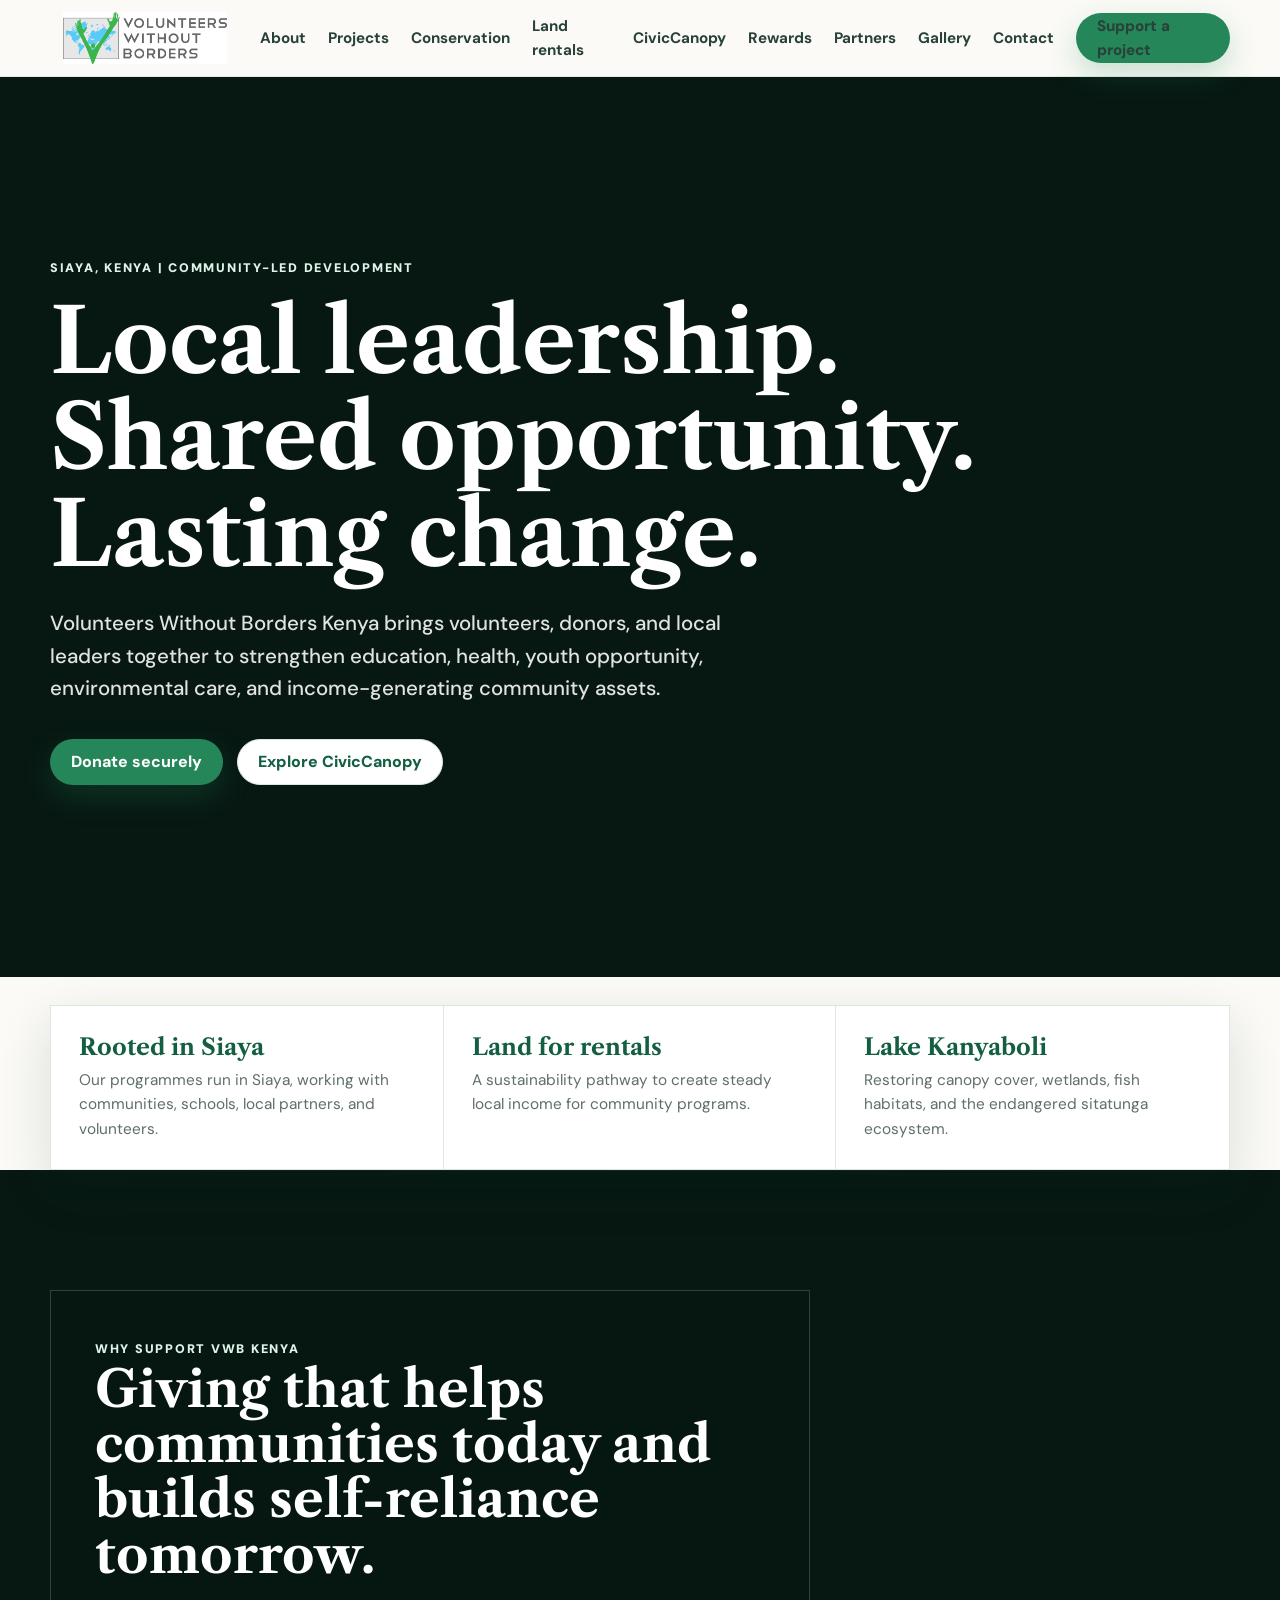
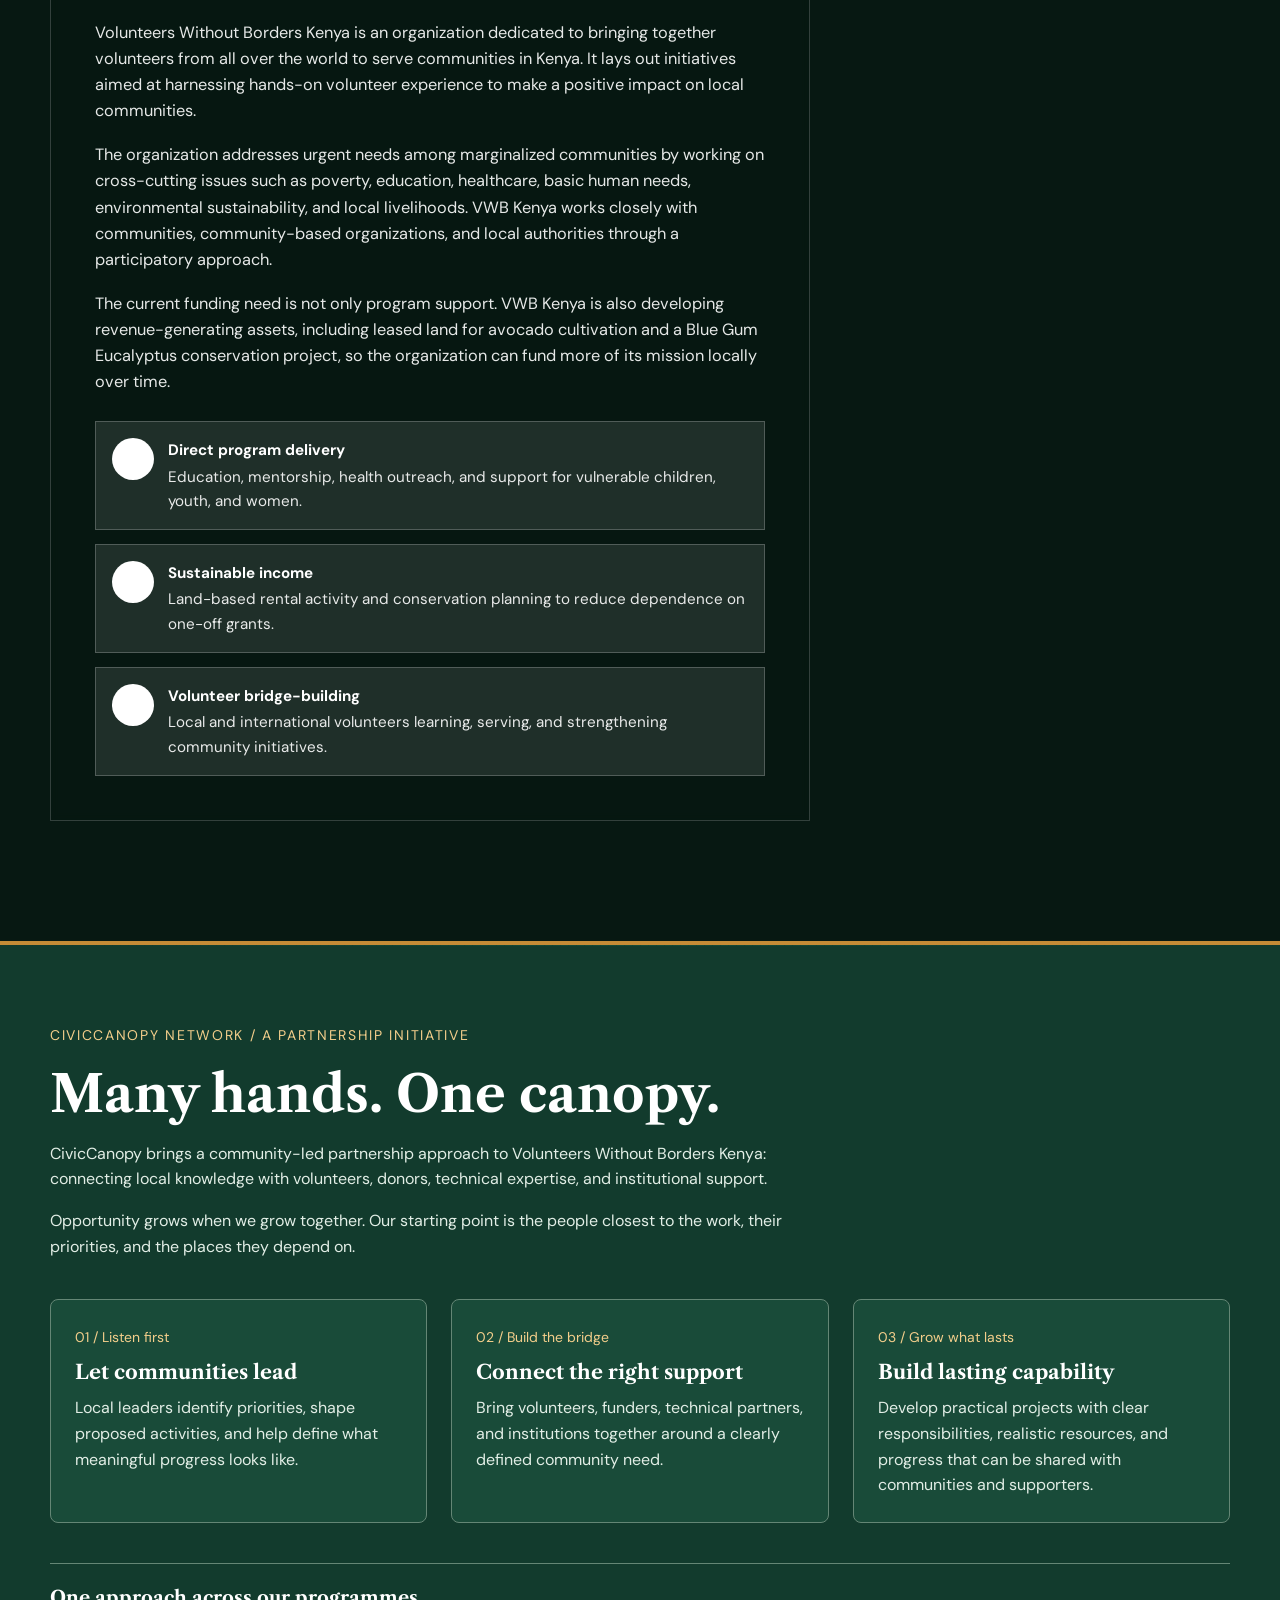
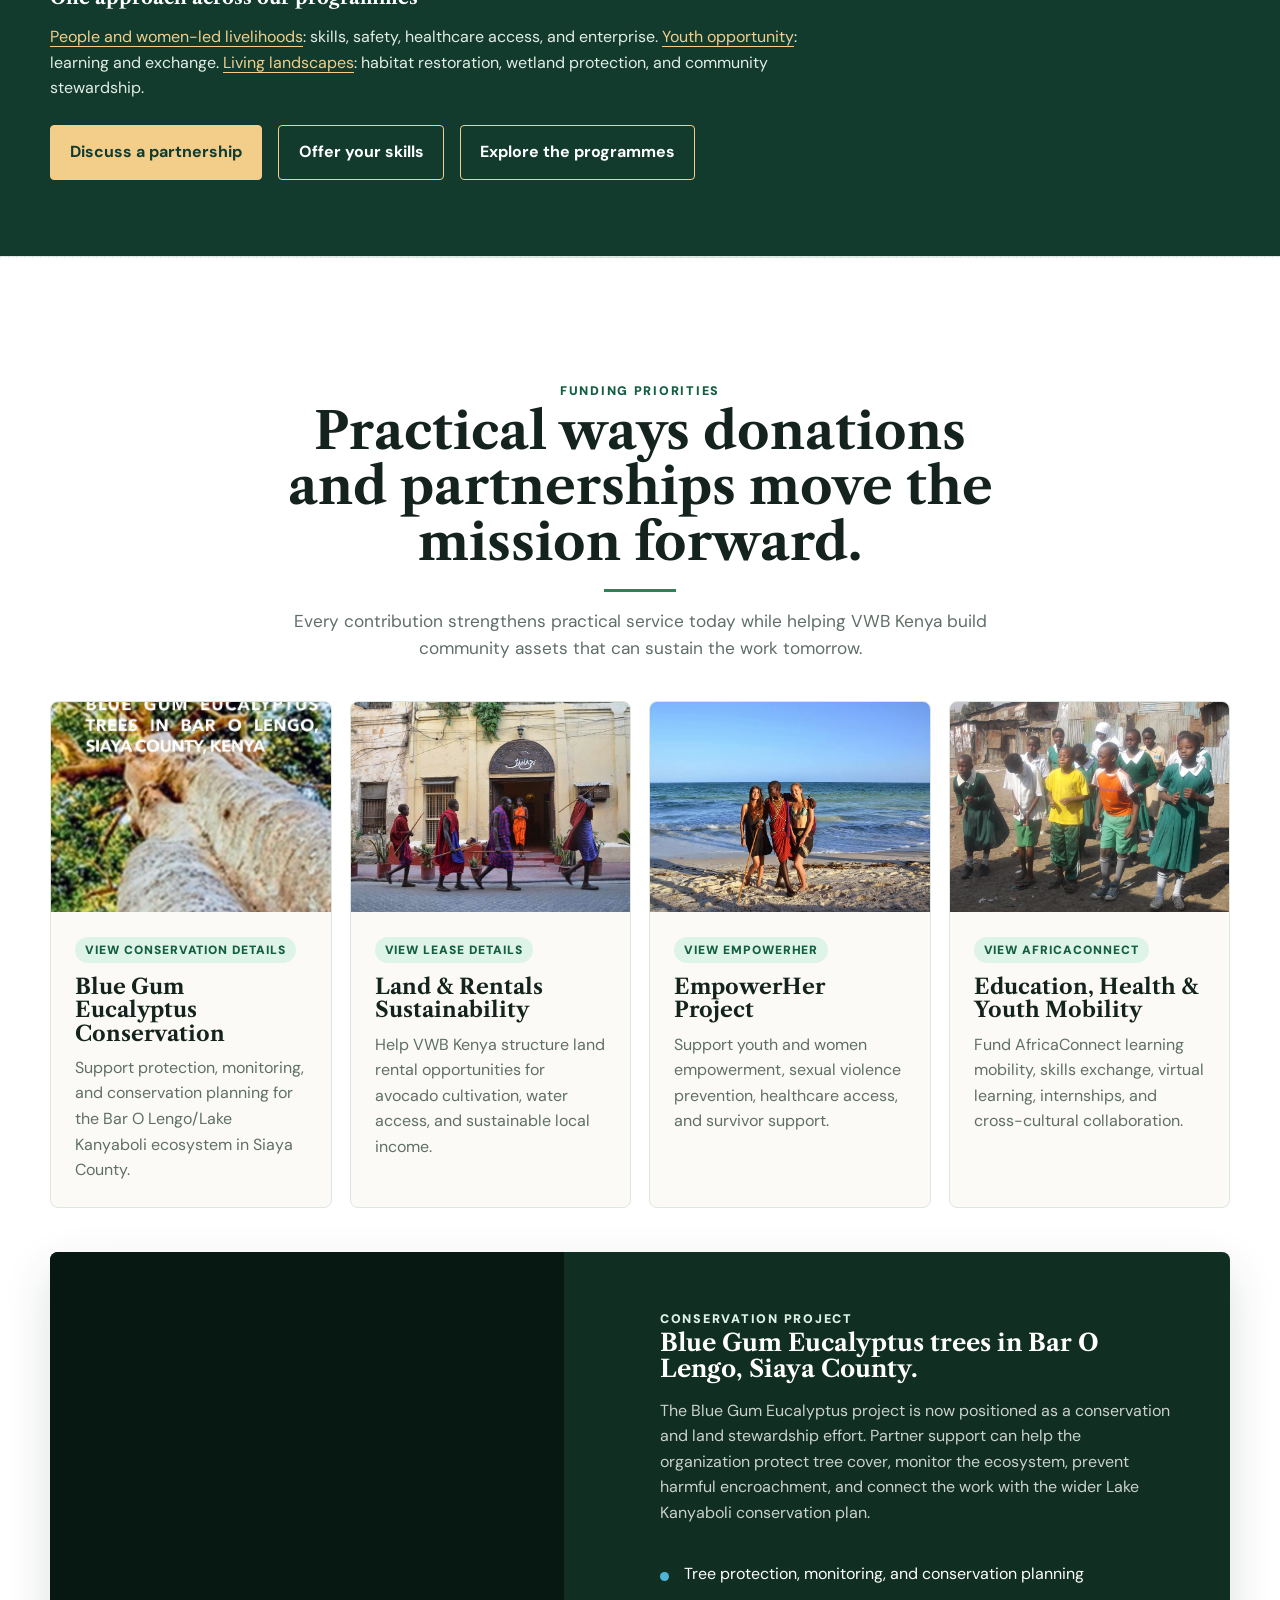
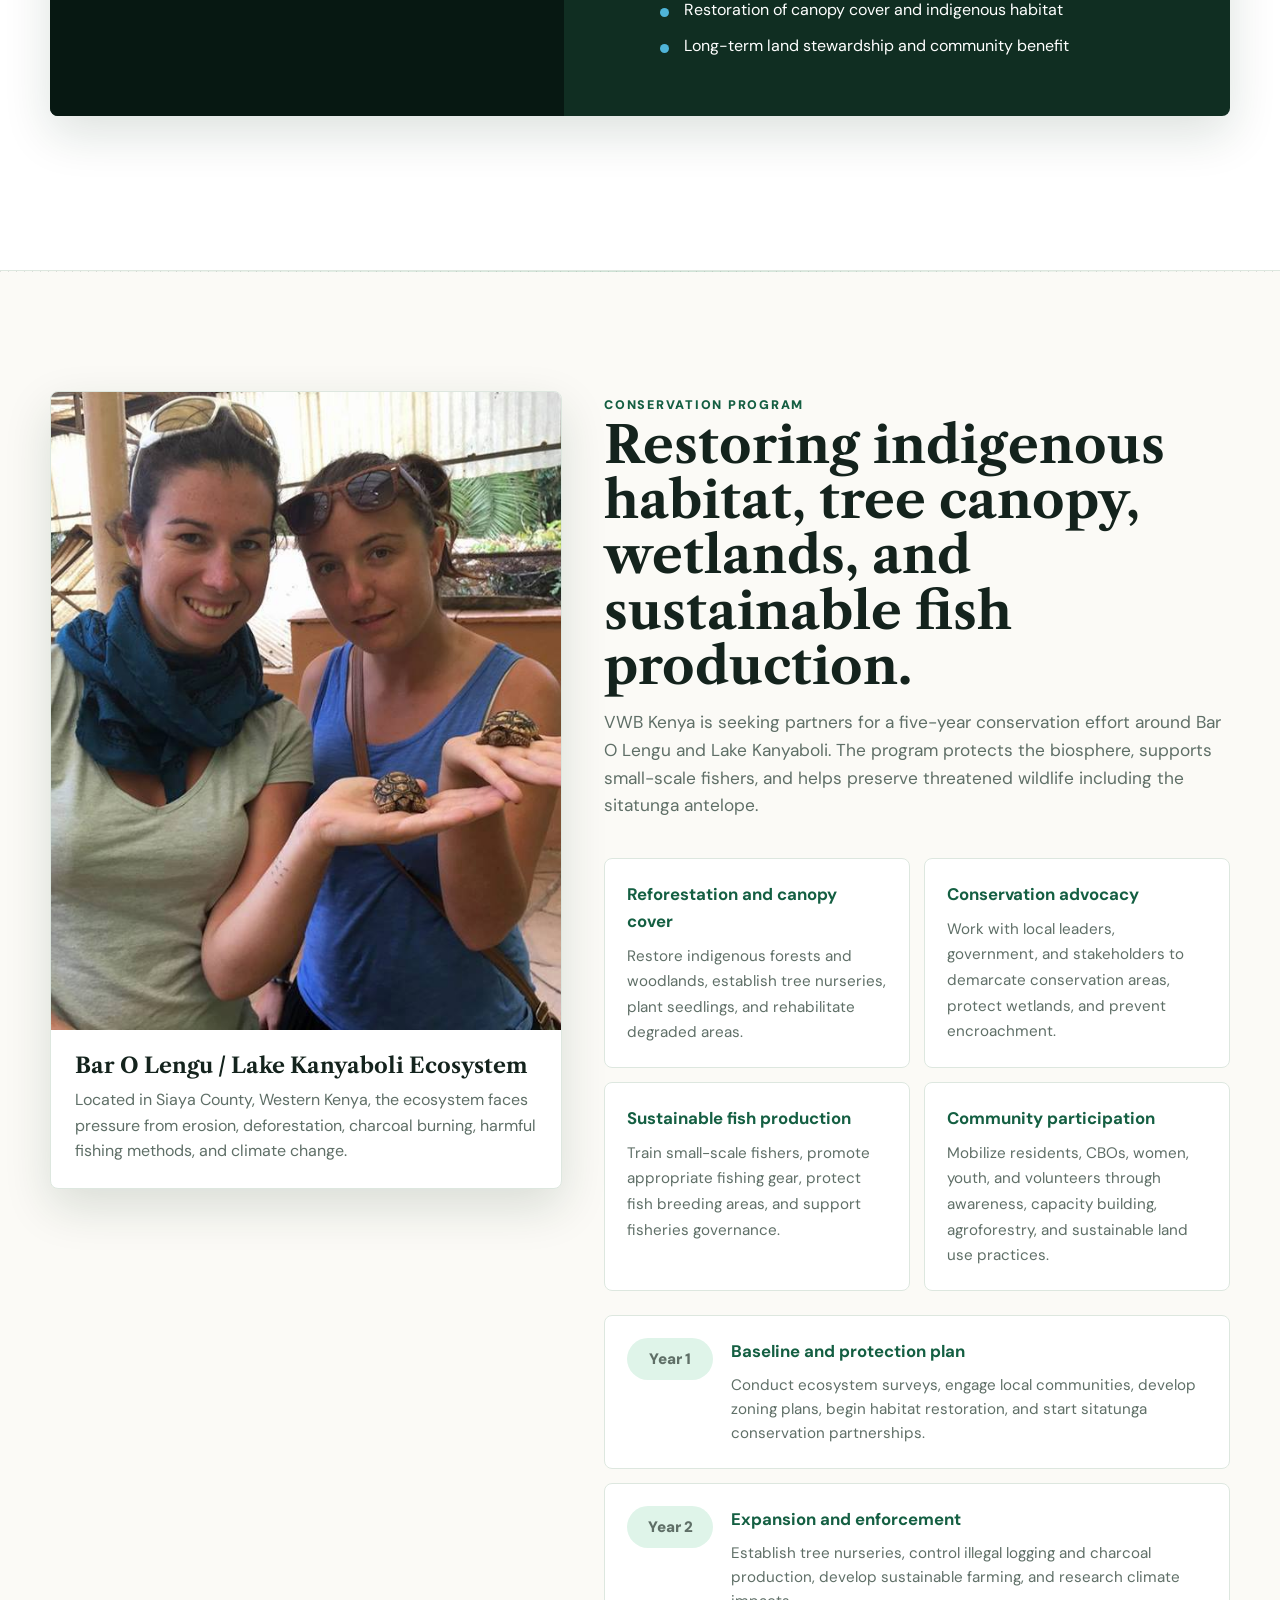
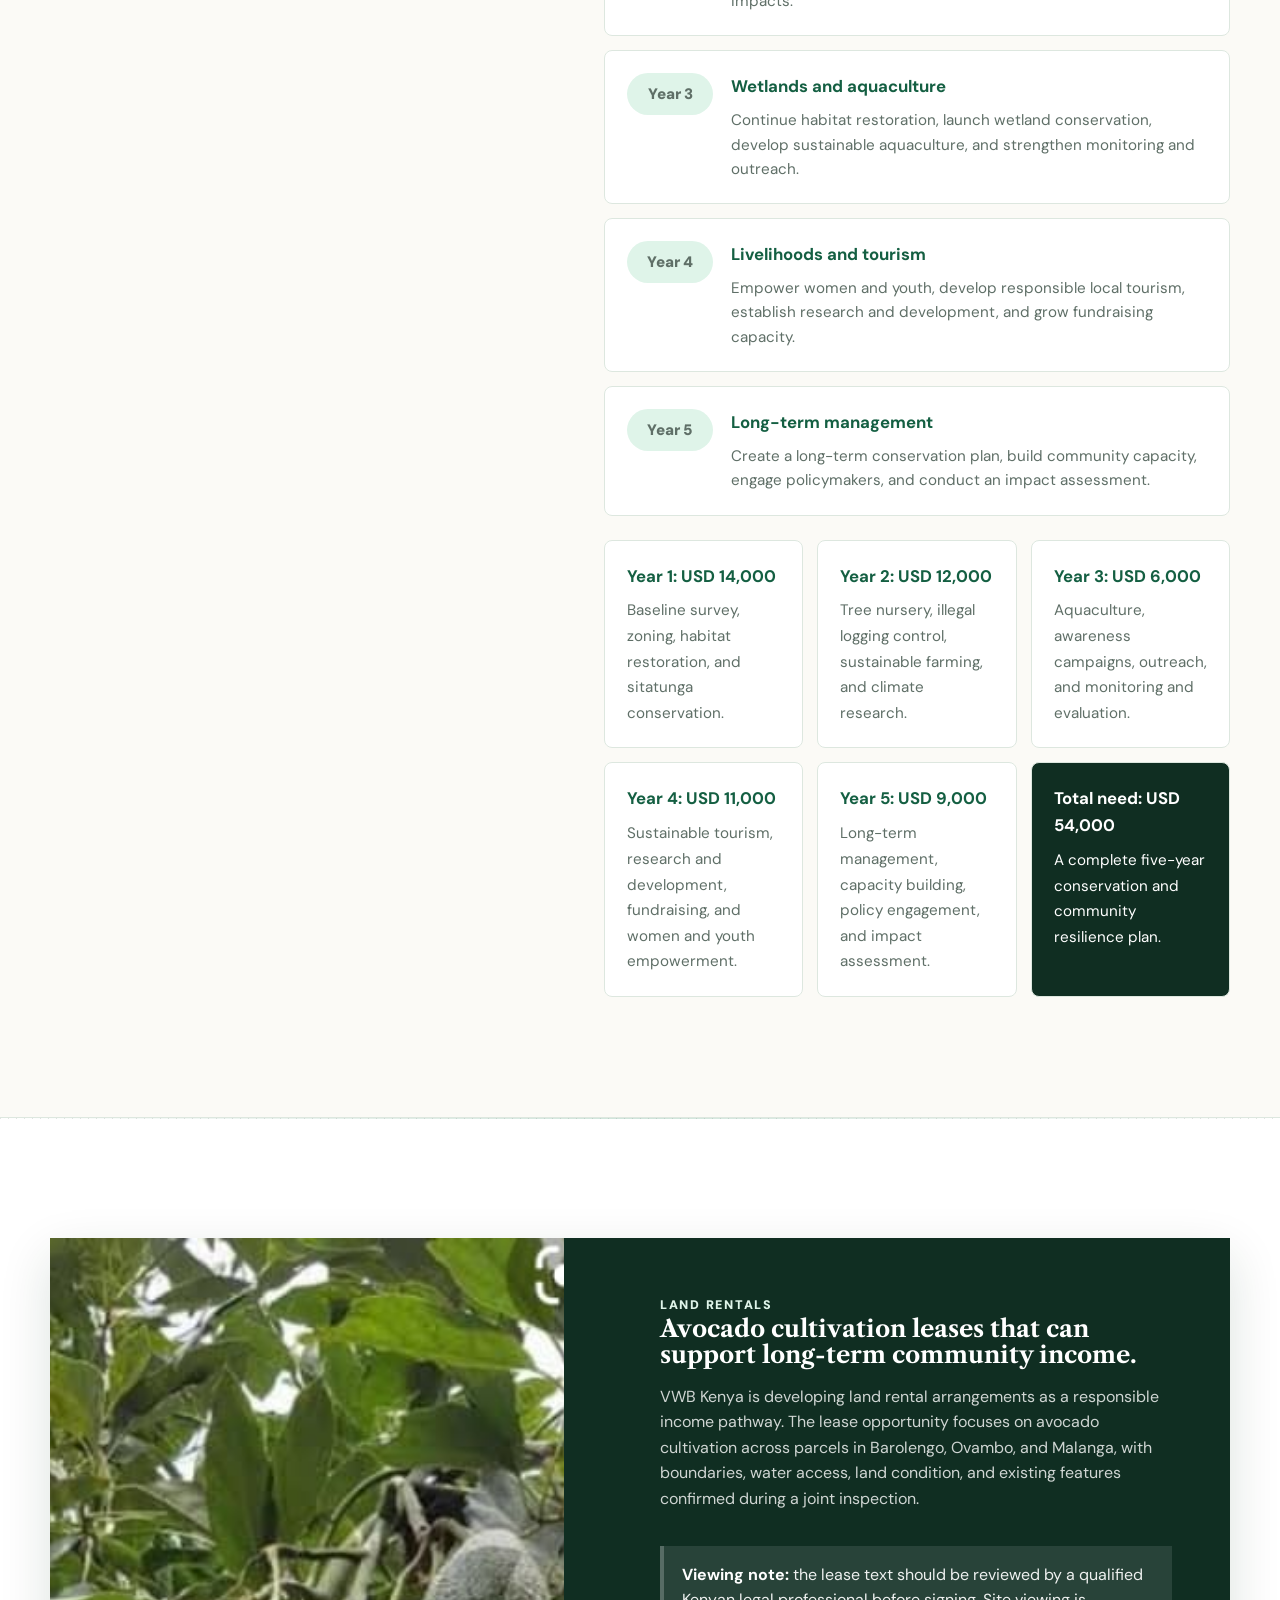
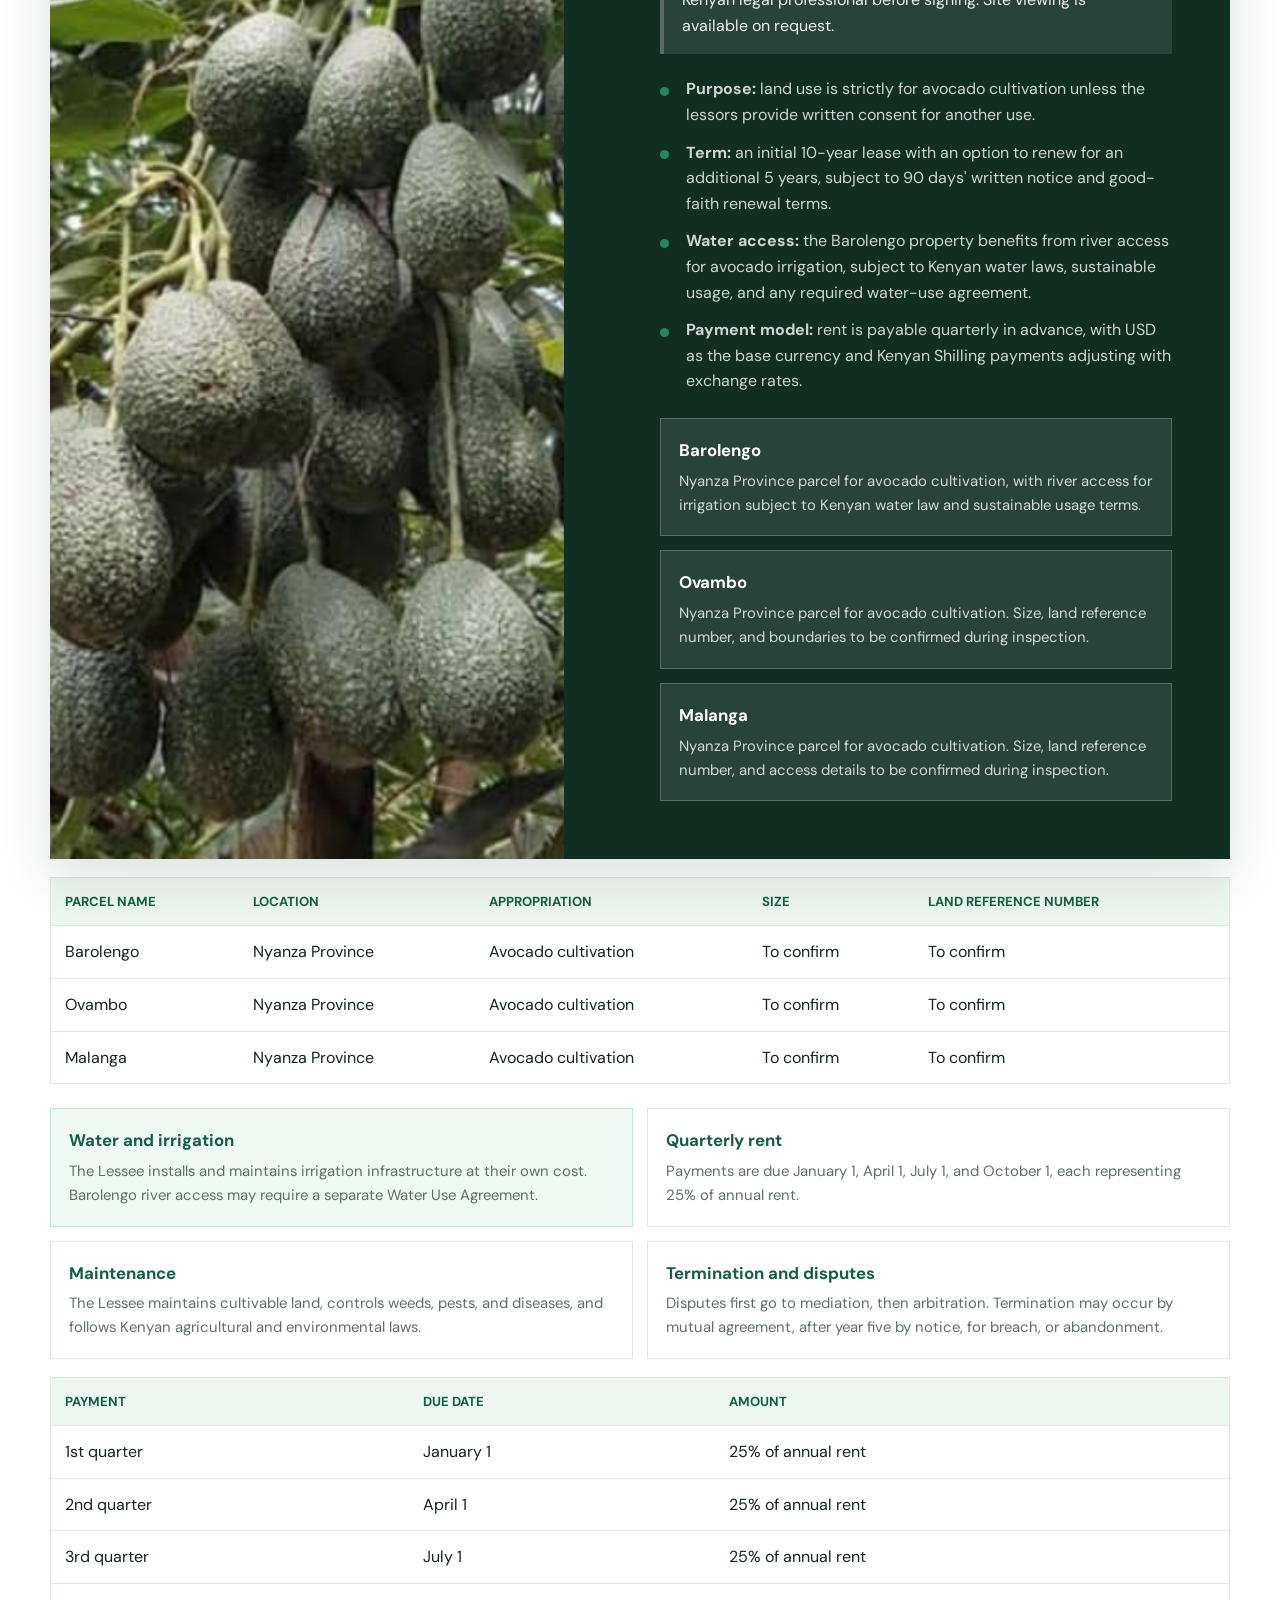
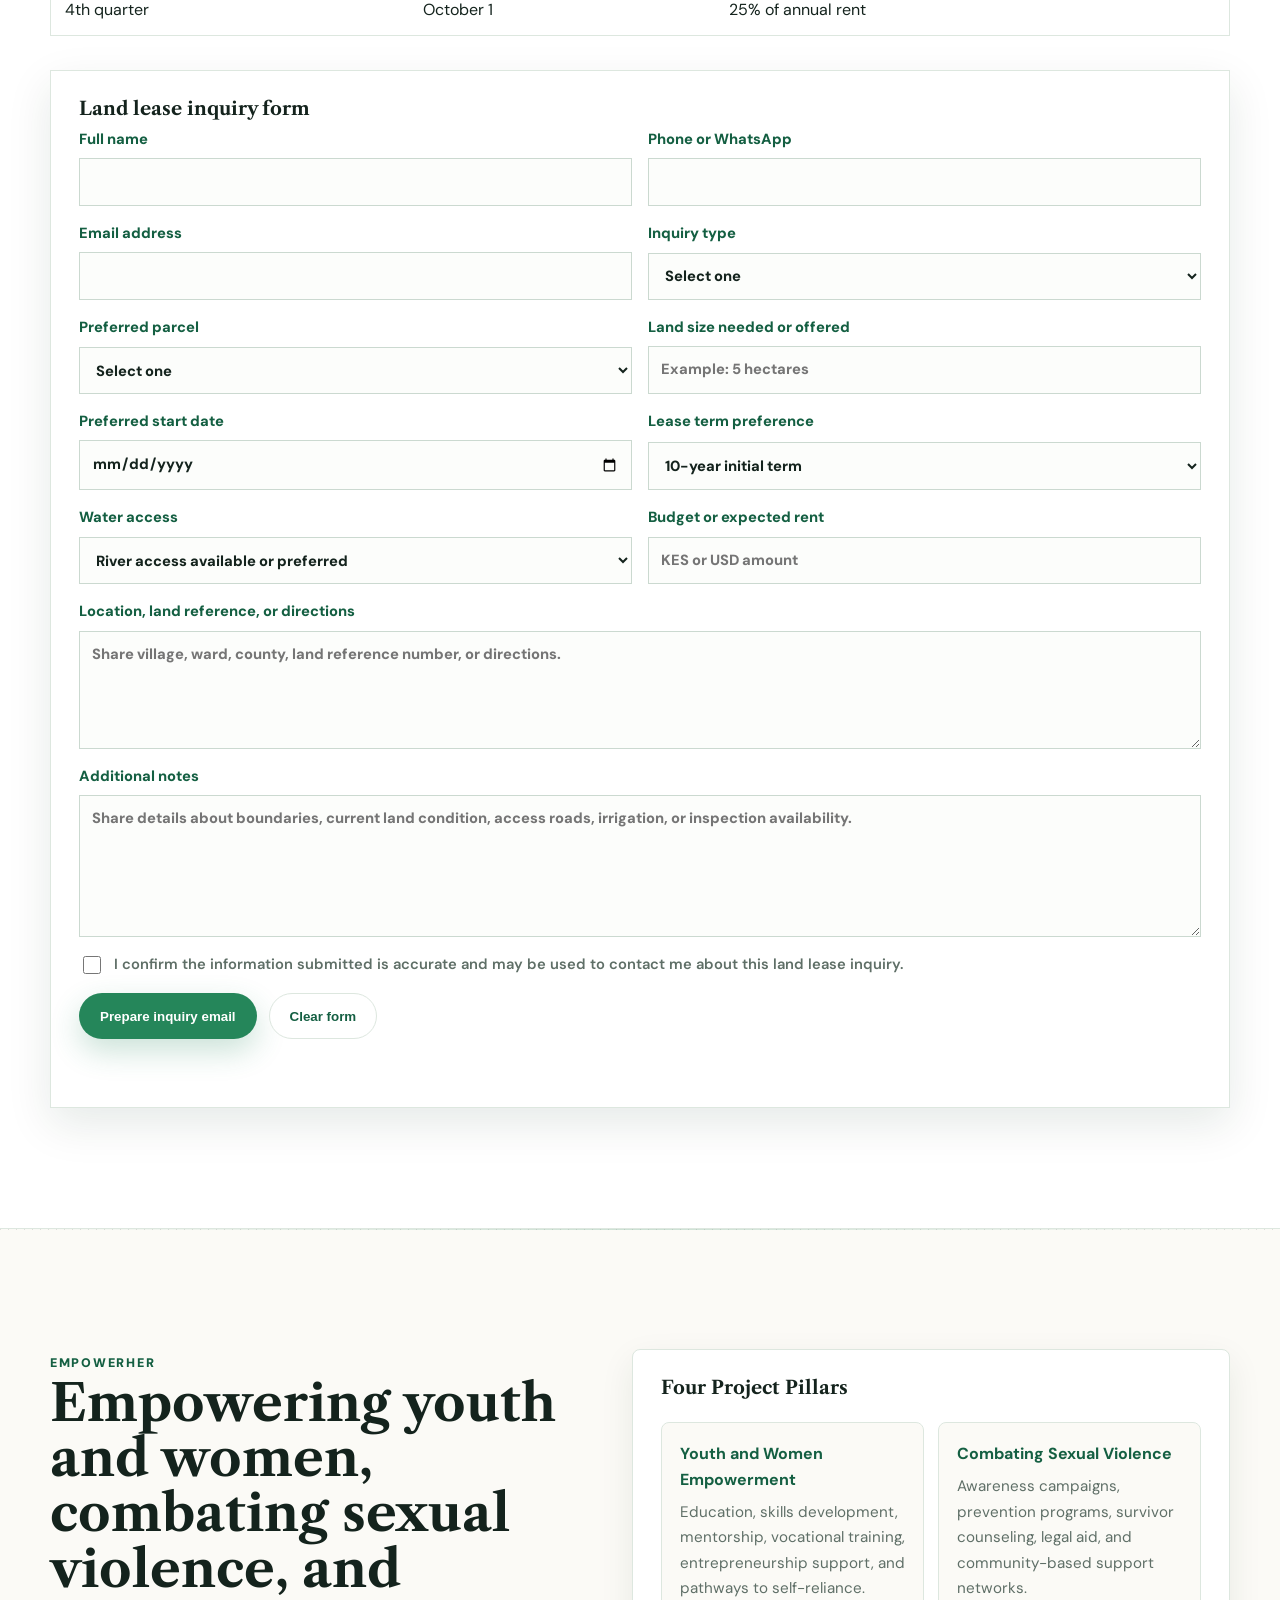
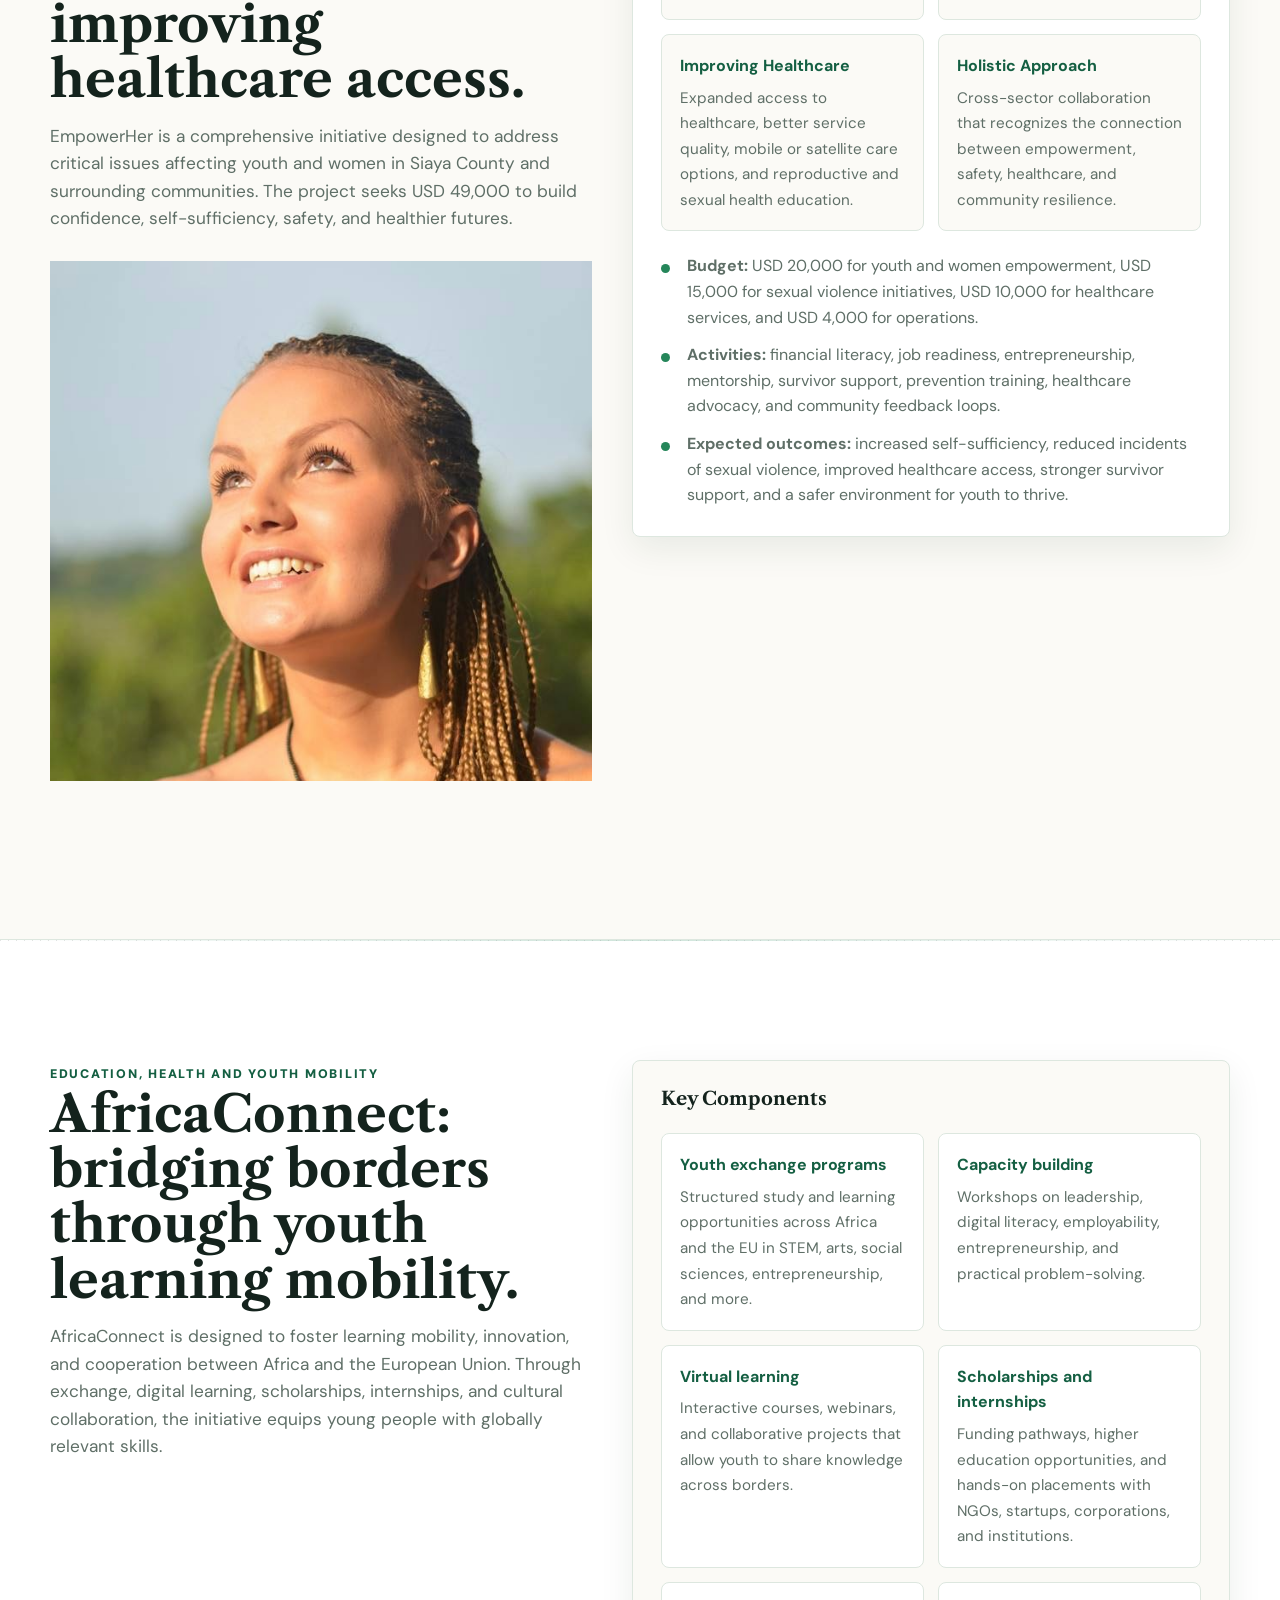
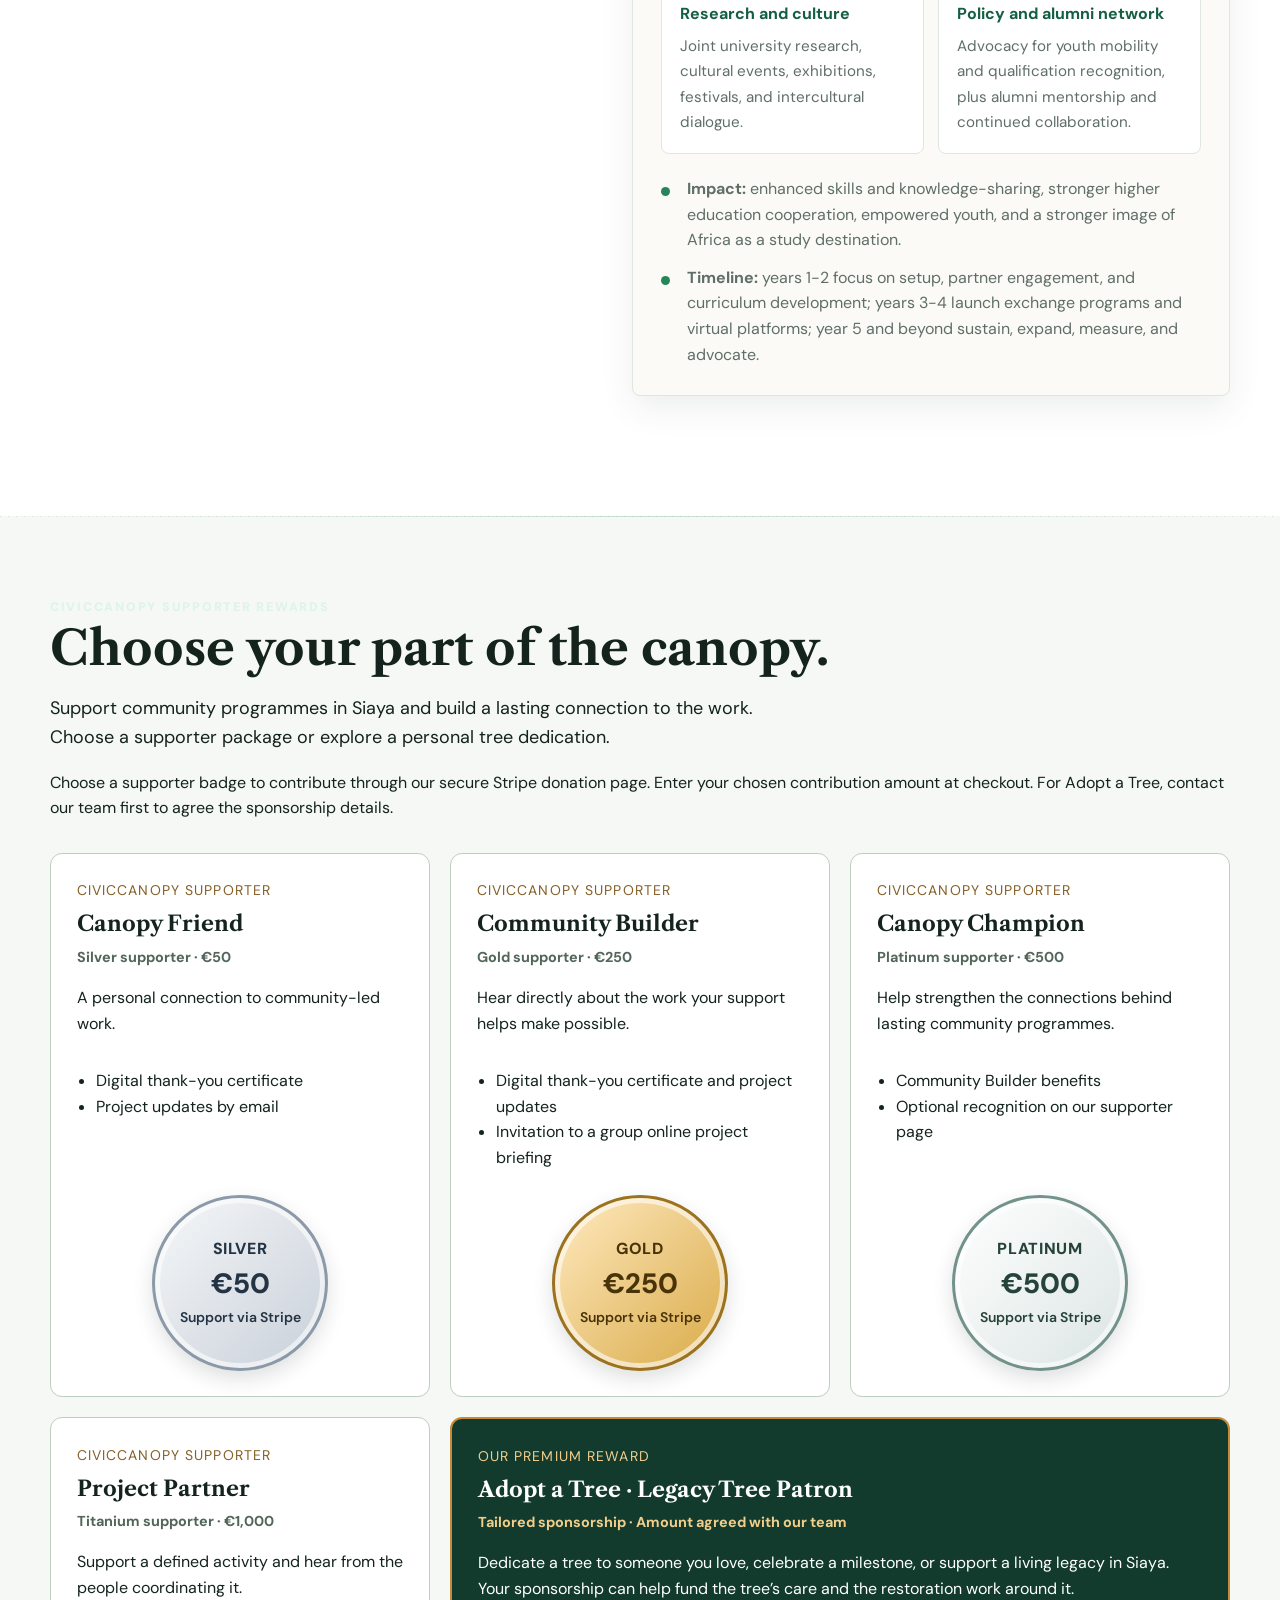
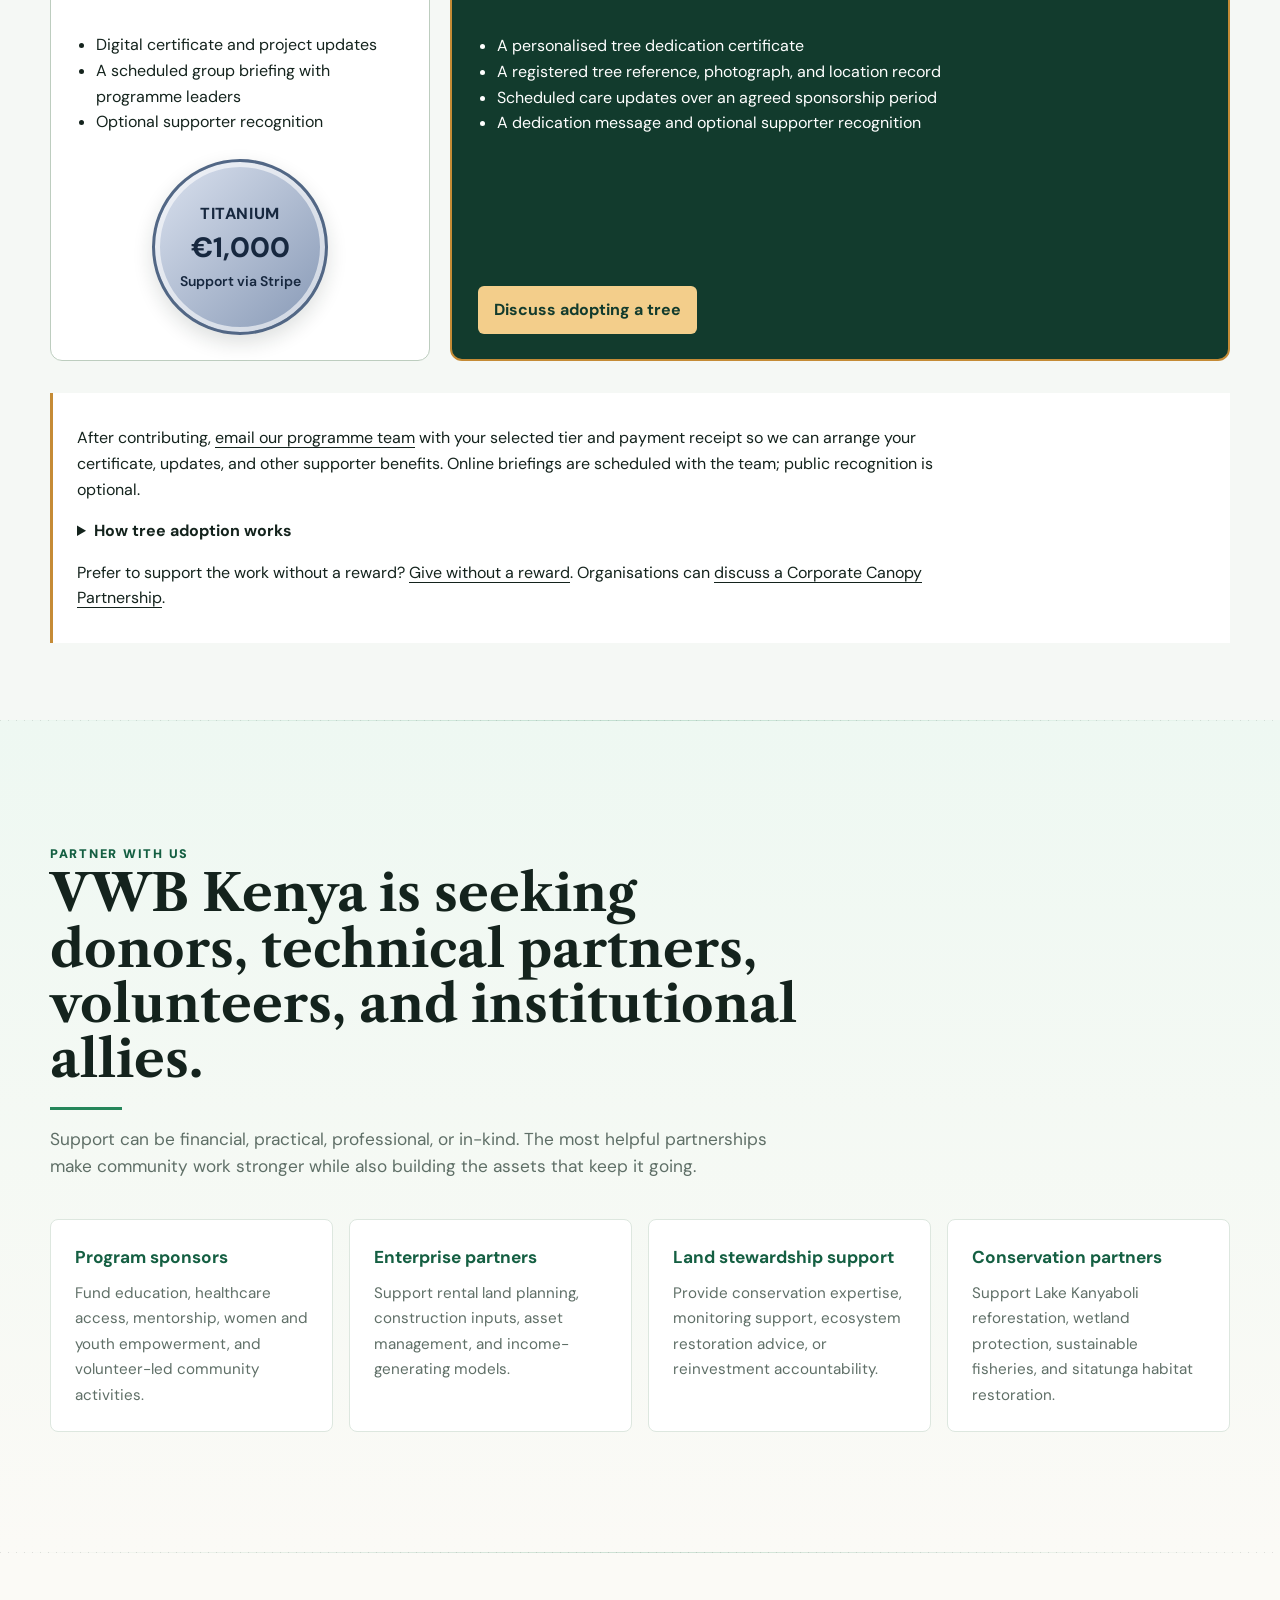
==== commit 54e9b0d7: "Add circular supporter badges with €50–€1,000 tiers and Stripe donation links" ====
--- a/index.html
+++ b/index.html
@@ -1668,6 +1668,16 @@
 .reward-terms{margin-top:2rem;border-left:3px solid #c58b36;padding:1rem 1.5rem;background:#fff;}.reward-terms p{max-width:900px;}.reward-terms summary{font-weight:700;cursor:pointer;font-size:1rem;}.reward-terms a{text-underline-offset:4px;}
 @media(min-width:981px) and (max-width:1250px){.nav-links{gap:.65rem;font-size:.875rem}.brand img{width:150px}.nav-links .button{padding:0 12px}}
 @media(max-width:800px){.rewards-grid{grid-template-columns:1fr}.reward-card.premium{grid-column:auto}}
+
+
+/* Circular supporter badges */
+.reward-card a.reward-badge{width:11rem;height:11rem;flex-shrink:0;border-radius:50%;padding:1.1rem;align-self:center;display:flex;flex-direction:column;align-items:center;justify-content:center;gap:.35rem;text-align:center;border:3px solid var(--badge-border);box-shadow:inset 0 0 0 5px rgba(255,255,255,.6),0 8px 20px rgba(20,35,29,.14);background:var(--badge-background);color:var(--badge-ink);line-height:1.3;transition:box-shadow .2s ease,transform .2s ease;}
+.reward-card a.reward-badge:hover{transform:translateY(-3px);box-shadow:inset 0 0 0 5px rgba(255,255,255,.65),0 12px 24px rgba(20,35,29,.2);}
+.badge-silver{--badge-background:linear-gradient(135deg,#f5f7f9,#c9d0d9);--badge-border:#8b99a8;--badge-ink:#243444;}
+.badge-gold{--badge-background:linear-gradient(135deg,#ffeac0,#d9aa48);--badge-border:#9b721f;--badge-ink:#493409;}
+.badge-platinum{--badge-background:linear-gradient(135deg,#fff,#dbe5e3);--badge-border:#72928b;--badge-ink:#25433b;}
+.badge-titanium{--badge-background:linear-gradient(135deg,#dbe2ef,#8698b5);--badge-border:#526785;--badge-ink:#17283f;}
+.badge-metal{font-size:1rem;font-weight:800;letter-spacing:.04em;text-transform:uppercase;}.badge-amount{font-size:1.75rem;font-weight:800;}.badge-action{font-size:.875rem;font-weight:600;max-width:8rem;}
 
 </style>
 </head>
@@ -2227,11 +2237,11 @@
       </div>
     </section>
 
-<section id="rewards" class="rewards-section" aria-labelledby="rewards-title"><span class="eyebrow">CivicCanopy supporter rewards</span><h2 id="rewards-title">Choose your part of the canopy.</h2><p class="rewards-intro">Support community programmes in Siaya and build a lasting connection to the work. Choose a supporter package or explore a personal tree dedication.</p><p>Contact our programme team to arrange your package. Benefits, contribution amount, and delivery timing are confirmed before payment.</p><div class="rewards-grid"><article class="reward-card"><span class="reward-label">CivicCanopy supporter</span><h3>Canopy Friend</h3><span class="reward-price">Suggested support: €25</span><p>A personal connection to community-led work.</p><ul><li>Digital thank-you certificate</li><li>Project updates by email</li></ul><a href="mailto:johnpaulouma-mbasro@volunteerswithoutborders-kenya.org?subject=CivicCanopy%20reward%20inquiry%3A%20Canopy%20Friend">Enquire about this reward</a></article>
-<article class="reward-card"><span class="reward-label">CivicCanopy supporter</span><h3>Community Builder</h3><span class="reward-price">Suggested support: €100</span><p>Hear directly about the work your support helps make possible.</p><ul><li>Digital thank-you certificate and project updates</li><li>Invitation to a group online project briefing</li></ul><a href="mailto:johnpaulouma-mbasro@volunteerswithoutborders-kenya.org?subject=CivicCanopy%20reward%20inquiry%3A%20Community%20Builder">Enquire about this reward</a></article>
-<article class="reward-card"><span class="reward-label">CivicCanopy supporter</span><h3>Canopy Champion</h3><span class="reward-price">Suggested support: €250</span><p>Help strengthen the connections behind lasting community programmes.</p><ul><li>Community Builder benefits</li><li>Optional recognition on our supporter page</li></ul><a href="mailto:johnpaulouma-mbasro@volunteerswithoutborders-kenya.org?subject=CivicCanopy%20reward%20inquiry%3A%20Canopy%20Champion">Enquire about this reward</a></article>
-<article class="reward-card"><span class="reward-label">CivicCanopy supporter</span><h3>Project Partner</h3><span class="reward-price">Suggested support: €750</span><p>Support a defined activity and hear from the people coordinating it.</p><ul><li>Digital certificate and project updates</li><li>A scheduled group briefing with programme leaders</li><li>Optional supporter recognition</li></ul><a href="mailto:johnpaulouma-mbasro@volunteerswithoutborders-kenya.org?subject=CivicCanopy%20reward%20inquiry%3A%20Project%20Partner">Enquire about this reward</a></article>
-<article class="reward-card premium"><span class="reward-label">Our premium reward</span><h3>Adopt a Tree · Legacy Tree Patron</h3><span class="reward-price">Tailored sponsorship · Amount agreed with our team</span><p>Dedicate a tree to someone you love, celebrate a milestone, or support a living legacy in Siaya. Your sponsorship can help fund the tree’s care and the restoration work around it.</p><ul><li>A personalised tree dedication certificate</li><li>A registered tree reference, photograph, and location record</li><li>Scheduled care updates over an agreed sponsorship period</li><li>A dedication message and optional supporter recognition</li></ul><a href="mailto:johnpaulouma-mbasro@volunteerswithoutborders-kenya.org?subject=CivicCanopy%20reward%20inquiry%3A%20Adopt%20a%20Tree%20%E2%80%94%20Legacy%20Tree%20Patron">Discuss adopting a tree</a></article></div><div class="reward-terms"><details><summary>How tree adoption works</summary><p>Adoption is a symbolic sponsorship and dedication. It does not transfer ownership of a tree or land, harvest rights, or a financial return. Before you contribute, our team will confirm the available tree, whether it is newly planted or already growing, its species, the care period, update schedule, and the arrangements if it dies or is damaged. Any planned harvesting will be disclosed before sponsorship is agreed.</p><p>Tree sponsorship supports an agreed care and conservation package; it is not sold as a carbon offset.</p></details><p>Prefer to support the work without a reward? <a href="https://buy.stripe.com/fZe9BA9vebKWa6k3cc">Give without a reward</a>. Organisations can <a href="mailto:johnpaulouma-mbasro@volunteerswithoutborders-kenya.org?subject=Corporate%20Canopy%20Partnership">discuss a Corporate Canopy Partnership</a>.</p></div></section>
+<section id="rewards" class="rewards-section" aria-labelledby="rewards-title"><span class="eyebrow">CivicCanopy supporter rewards</span><h2 id="rewards-title">Choose your part of the canopy.</h2><p class="rewards-intro">Support community programmes in Siaya and build a lasting connection to the work. Choose a supporter package or explore a personal tree dedication.</p><p>Choose a supporter badge to contribute through our secure Stripe donation page. Enter your chosen contribution amount at checkout. For Adopt a Tree, contact our team first to agree the sponsorship details.</p><div class="rewards-grid"><article class="reward-card"><span class="reward-label">CivicCanopy supporter</span><h3>Canopy Friend</h3><span class="reward-price">Silver supporter · €50</span><p>A personal connection to community-led work.</p><ul><li>Digital thank-you certificate</li><li>Project updates by email</li></ul><a class="reward-badge badge-silver" href="https://buy.stripe.com/fZe9BA9vebKWa6k3cc" aria-label="Support as a Silver supporter with a suggested contribution of 50 euros through Stripe"><span class="badge-metal">Silver</span><span class="badge-amount">€50</span><span class="badge-action">Support via Stripe</span></a></article>
+<article class="reward-card"><span class="reward-label">CivicCanopy supporter</span><h3>Community Builder</h3><span class="reward-price">Gold supporter · €250</span><p>Hear directly about the work your support helps make possible.</p><ul><li>Digital thank-you certificate and project updates</li><li>Invitation to a group online project briefing</li></ul><a class="reward-badge badge-gold" href="https://buy.stripe.com/fZe9BA9vebKWa6k3cc" aria-label="Support as a Gold supporter with a suggested contribution of 250 euros through Stripe"><span class="badge-metal">Gold</span><span class="badge-amount">€250</span><span class="badge-action">Support via Stripe</span></a></article>
+<article class="reward-card"><span class="reward-label">CivicCanopy supporter</span><h3>Canopy Champion</h3><span class="reward-price">Platinum supporter · €500</span><p>Help strengthen the connections behind lasting community programmes.</p><ul><li>Community Builder benefits</li><li>Optional recognition on our supporter page</li></ul><a class="reward-badge badge-platinum" href="https://buy.stripe.com/fZe9BA9vebKWa6k3cc" aria-label="Support as a Platinum supporter with a suggested contribution of 500 euros through Stripe"><span class="badge-metal">Platinum</span><span class="badge-amount">€500</span><span class="badge-action">Support via Stripe</span></a></article>
+<article class="reward-card"><span class="reward-label">CivicCanopy supporter</span><h3>Project Partner</h3><span class="reward-price">Titanium supporter · €1,000</span><p>Support a defined activity and hear from the people coordinating it.</p><ul><li>Digital certificate and project updates</li><li>A scheduled group briefing with programme leaders</li><li>Optional supporter recognition</li></ul><a class="reward-badge badge-titanium" href="https://buy.stripe.com/fZe9BA9vebKWa6k3cc" aria-label="Support as a Titanium supporter with a suggested contribution of 1000 euros through Stripe"><span class="badge-metal">Titanium</span><span class="badge-amount">€1,000</span><span class="badge-action">Support via Stripe</span></a></article>
+<article class="reward-card premium"><span class="reward-label">Our premium reward</span><h3>Adopt a Tree · Legacy Tree Patron</h3><span class="reward-price">Tailored sponsorship · Amount agreed with our team</span><p>Dedicate a tree to someone you love, celebrate a milestone, or support a living legacy in Siaya. Your sponsorship can help fund the tree’s care and the restoration work around it.</p><ul><li>A personalised tree dedication certificate</li><li>A registered tree reference, photograph, and location record</li><li>Scheduled care updates over an agreed sponsorship period</li><li>A dedication message and optional supporter recognition</li></ul><a href="mailto:johnpaulouma-mbasro@volunteerswithoutborders-kenya.org?subject=CivicCanopy%20reward%20inquiry%3A%20Adopt%20a%20Tree%20%E2%80%94%20Legacy%20Tree%20Patron">Discuss adopting a tree</a></article></div><div class="reward-terms"><p>After contributing, <a href="mailto:johnpaulouma-mbasro@volunteerswithoutborders-kenya.org?subject=CivicCanopy%20supporter%20reward">email our programme team</a> with your selected tier and payment receipt so we can arrange your certificate, updates, and other supporter benefits. Online briefings are scheduled with the team; public recognition is optional.</p><details><summary>How tree adoption works</summary><p>Adoption is a symbolic sponsorship and dedication. It does not transfer ownership of a tree or land, harvest rights, or a financial return. Before you contribute, our team will confirm the available tree, whether it is newly planted or already growing, its species, the care period, update schedule, and the arrangements if it dies or is damaged. Any planned harvesting will be disclosed before sponsorship is agreed.</p><p>Tree sponsorship supports an agreed care and conservation package; it is not sold as a carbon offset.</p></details><p>Prefer to support the work without a reward? <a href="https://buy.stripe.com/fZe9BA9vebKWa6k3cc">Give without a reward</a>. Organisations can <a href="mailto:johnpaulouma-mbasro@volunteerswithoutborders-kenya.org?subject=Corporate%20Canopy%20Partnership">discuss a Corporate Canopy Partnership</a>.</p></div></section>
     <section class="partners" id="partners">
       <div class="section-inner">
         <div class="section-head">
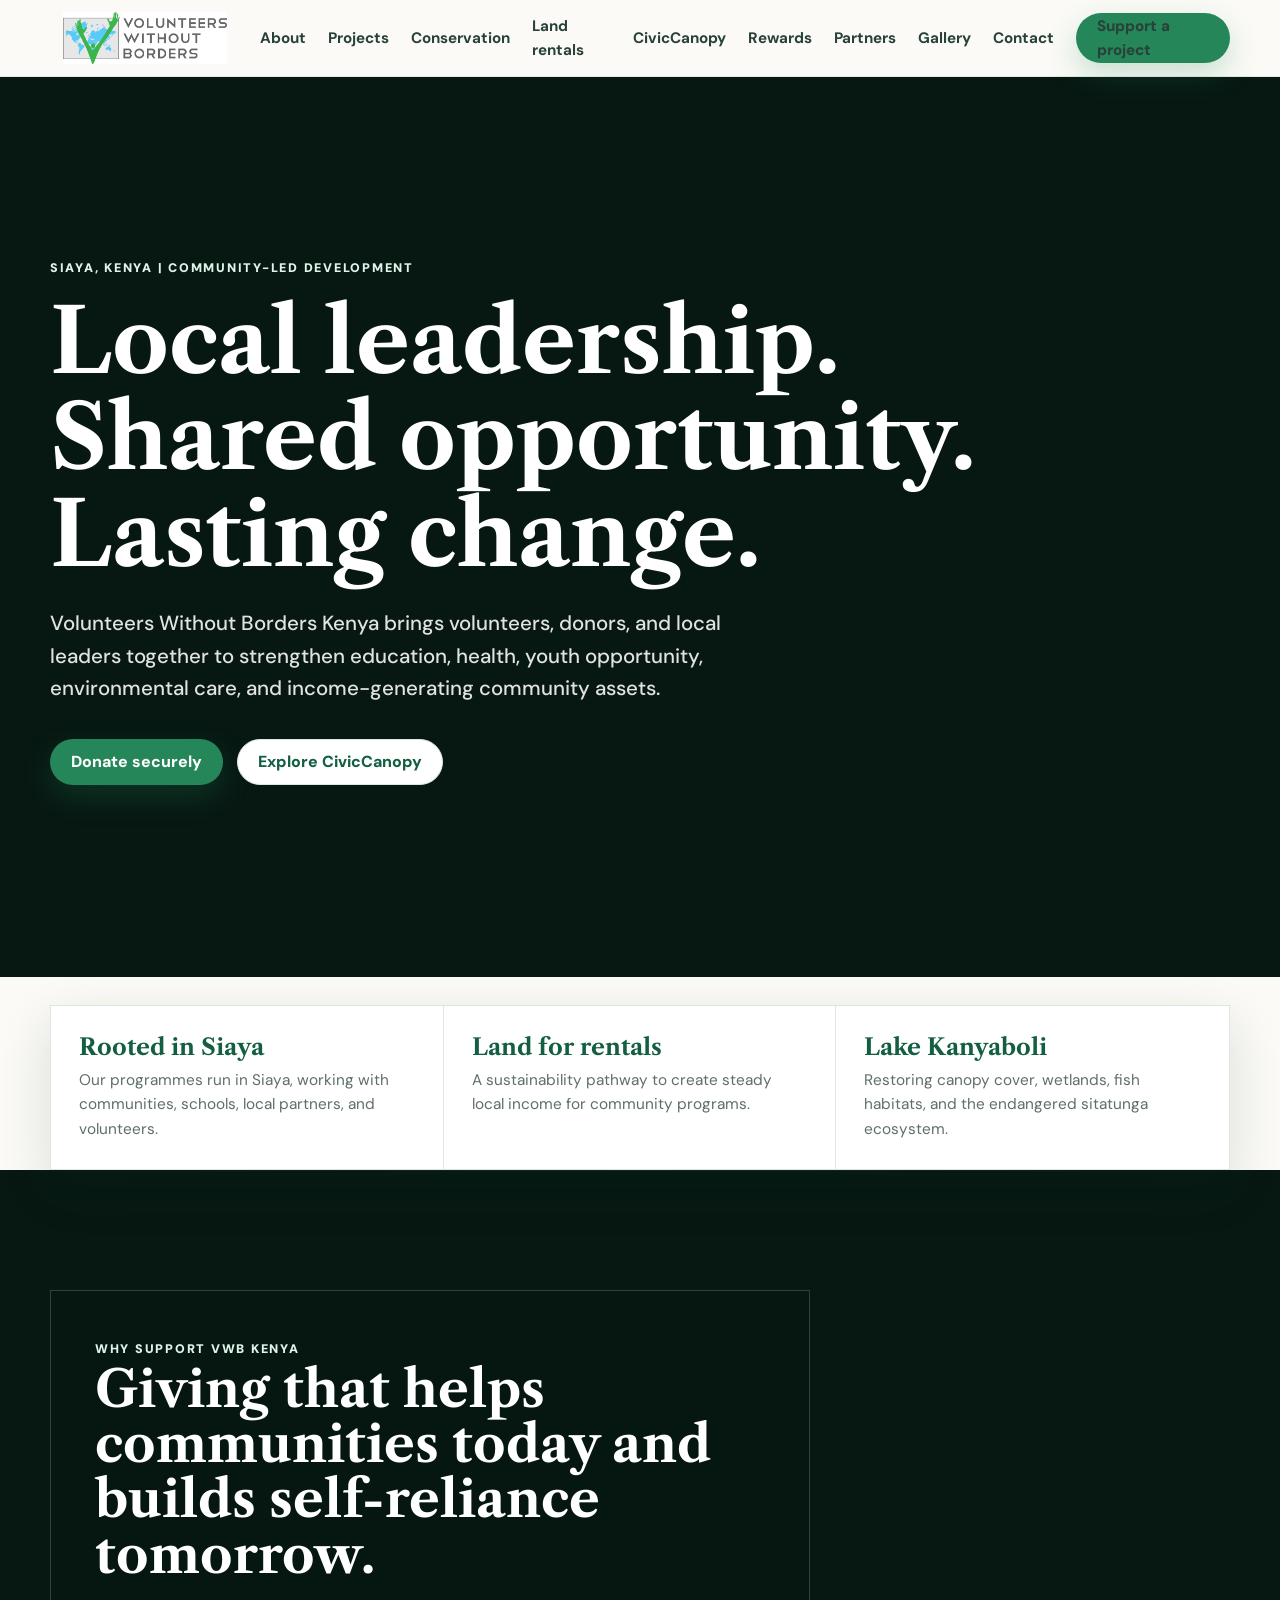
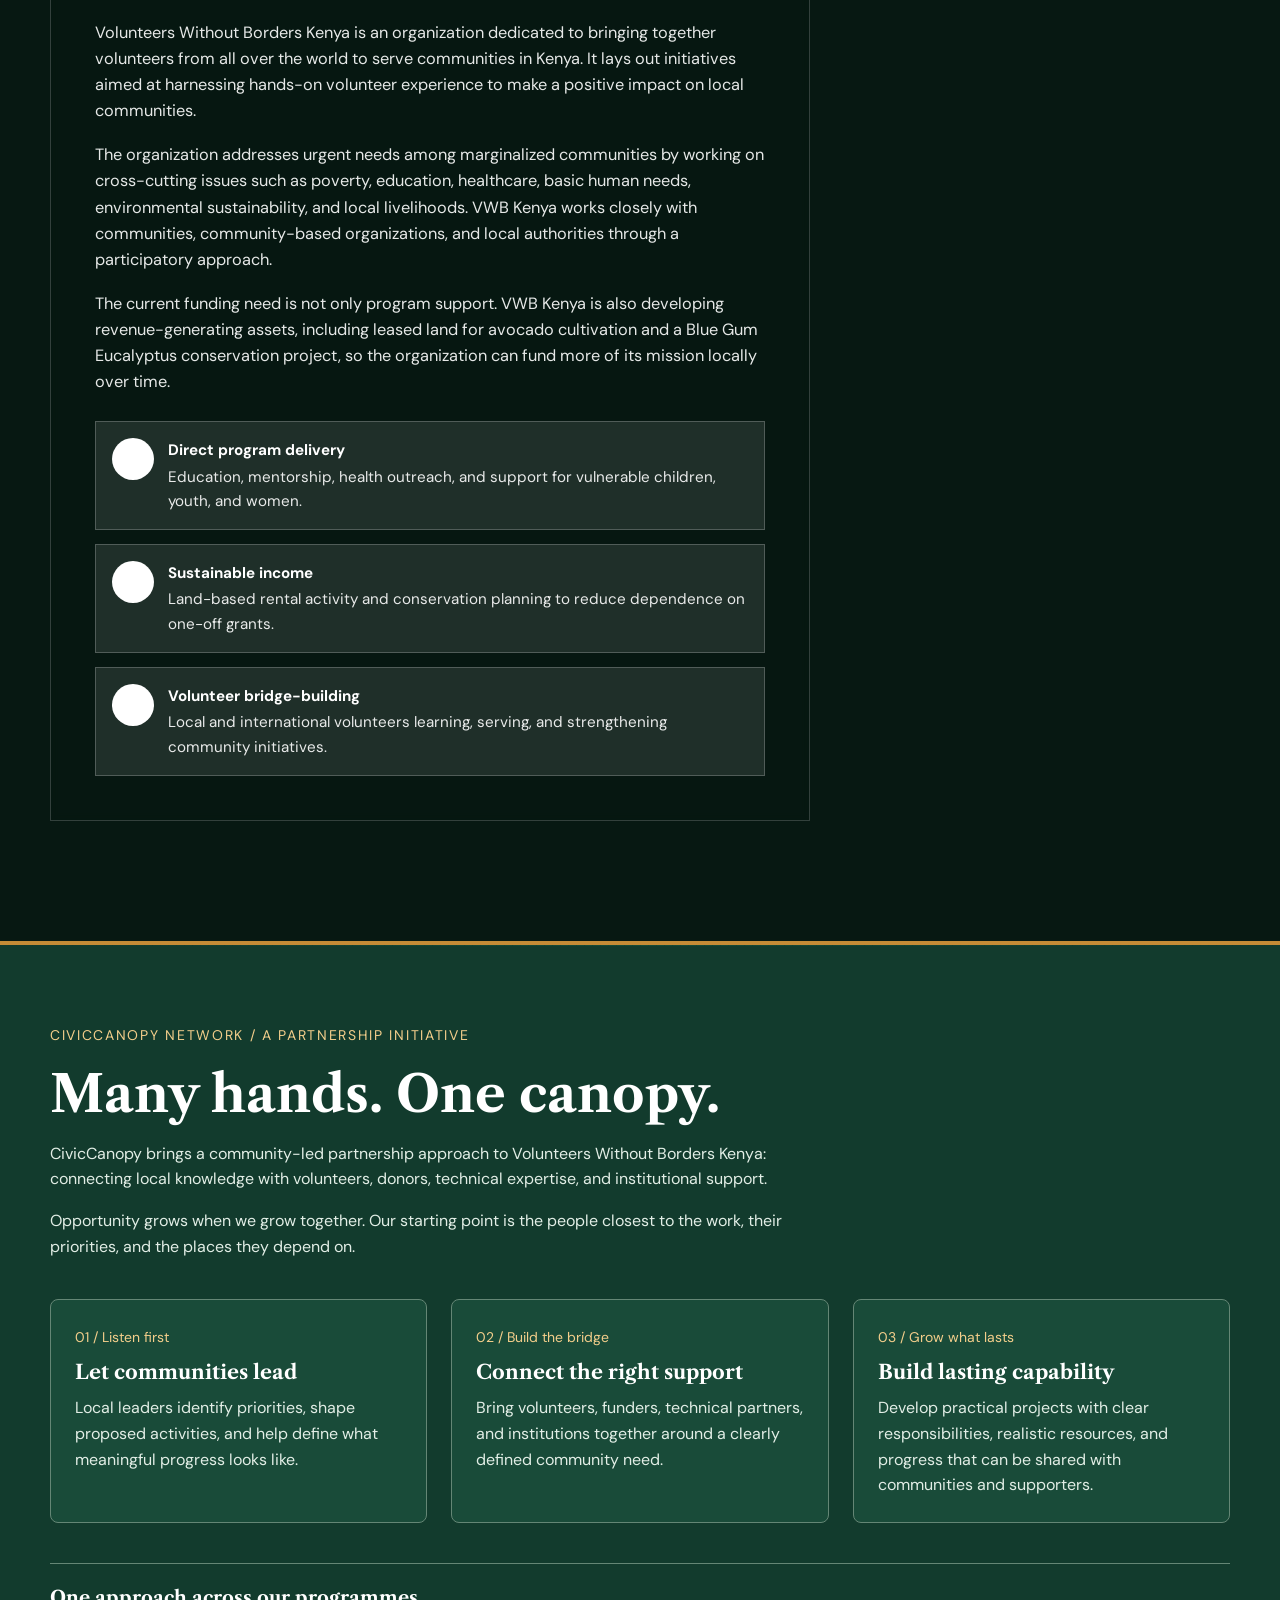
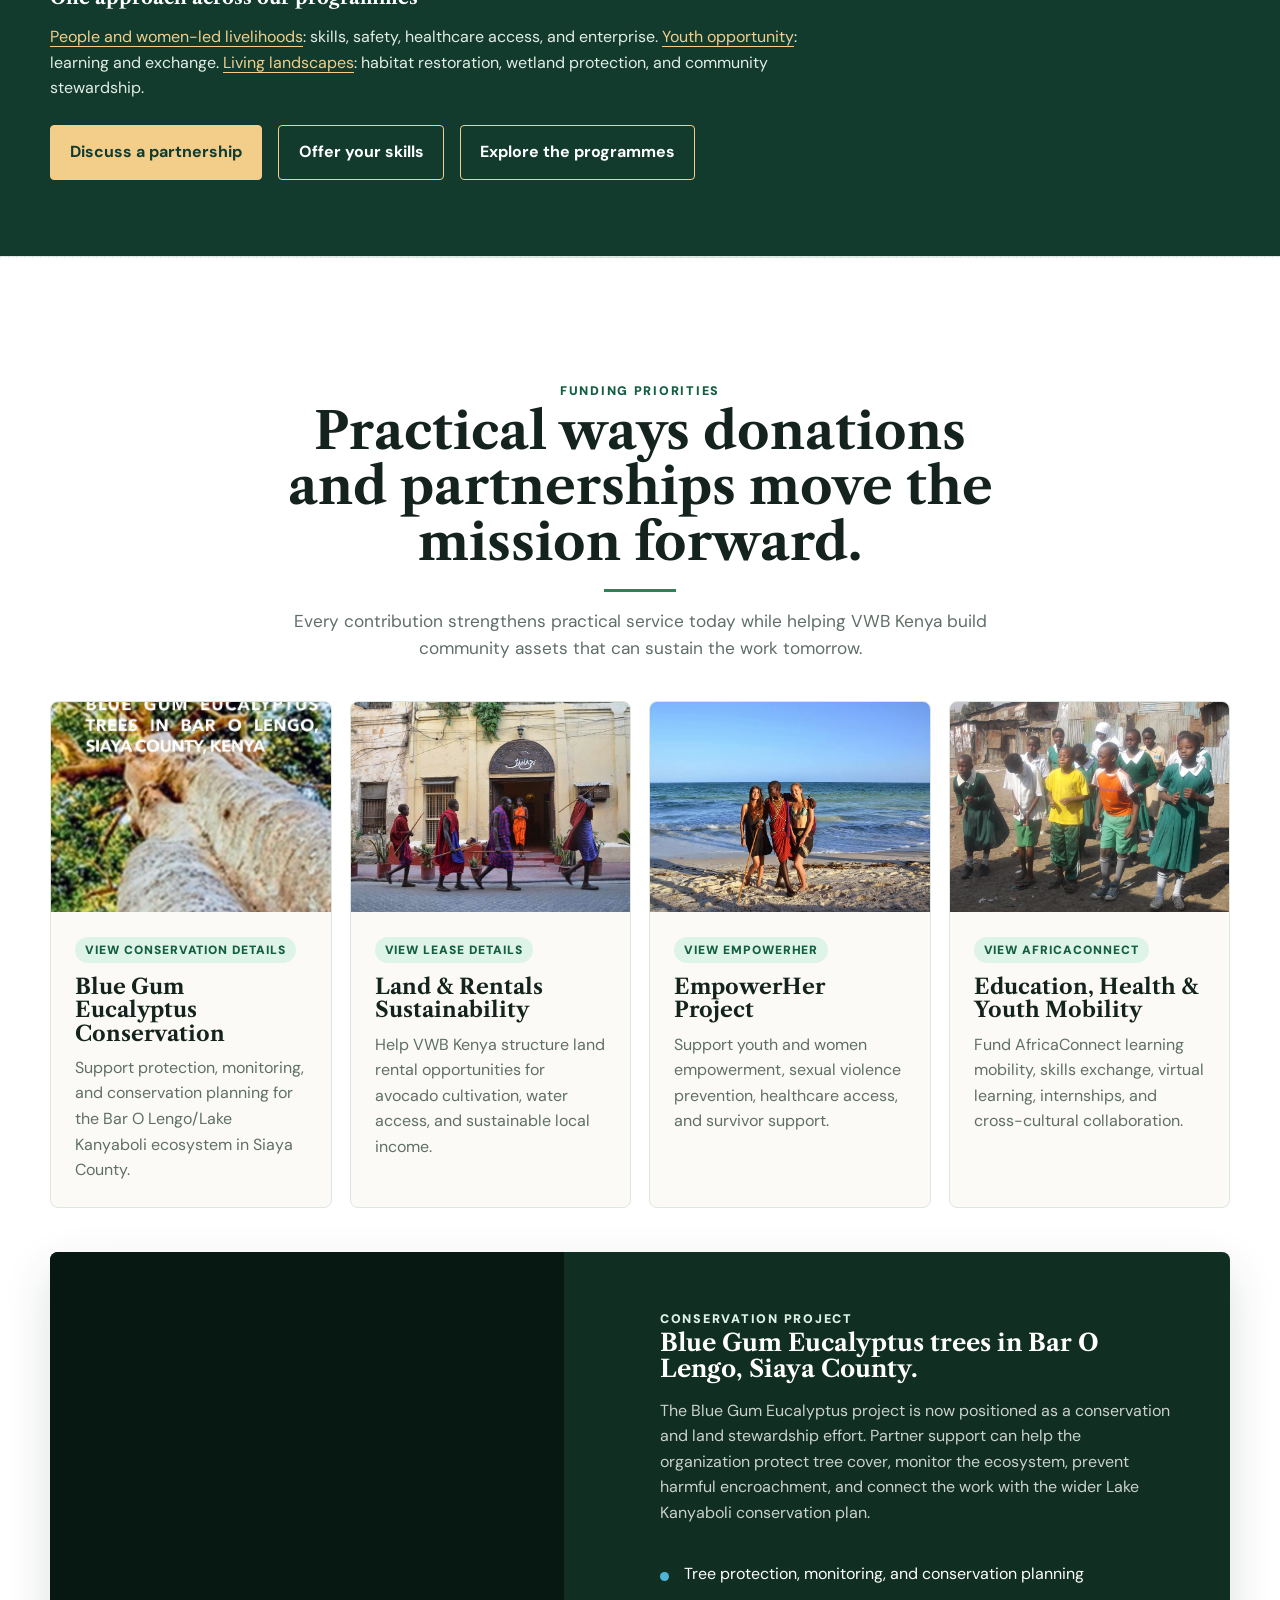
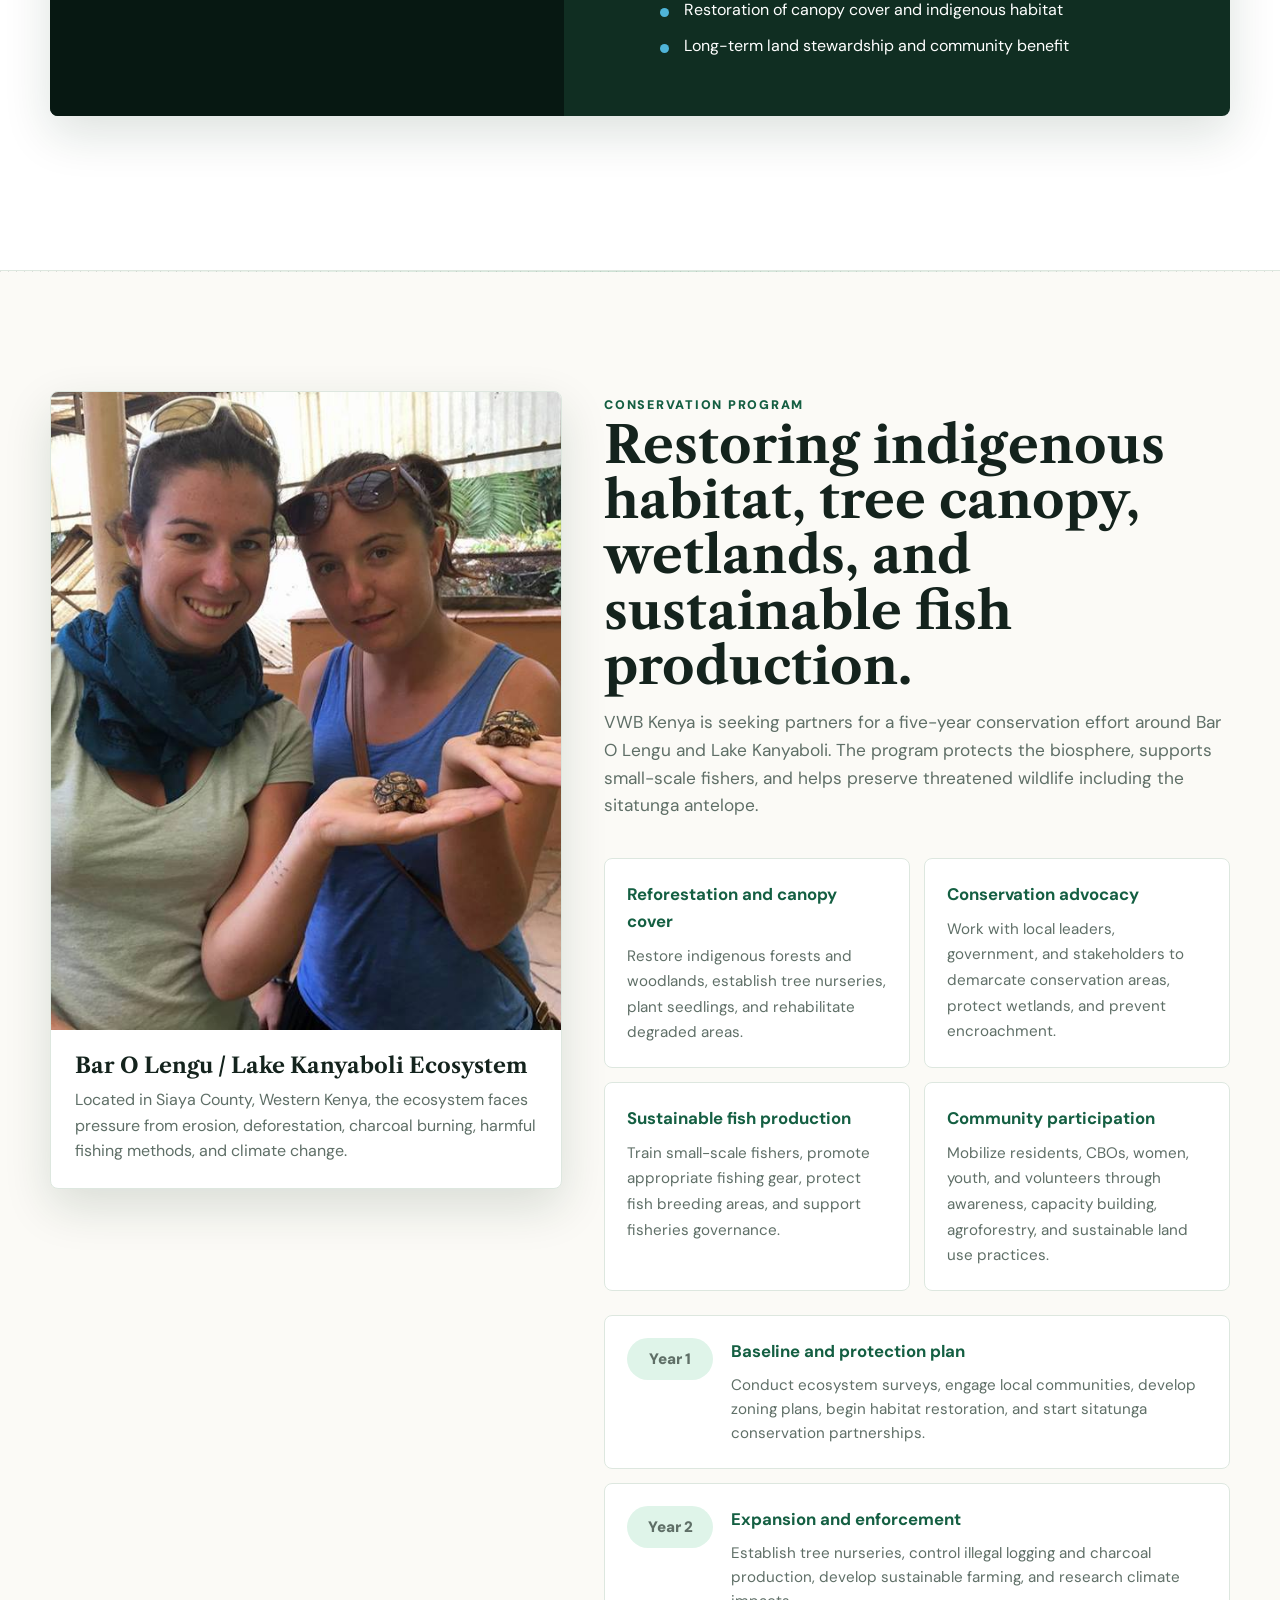
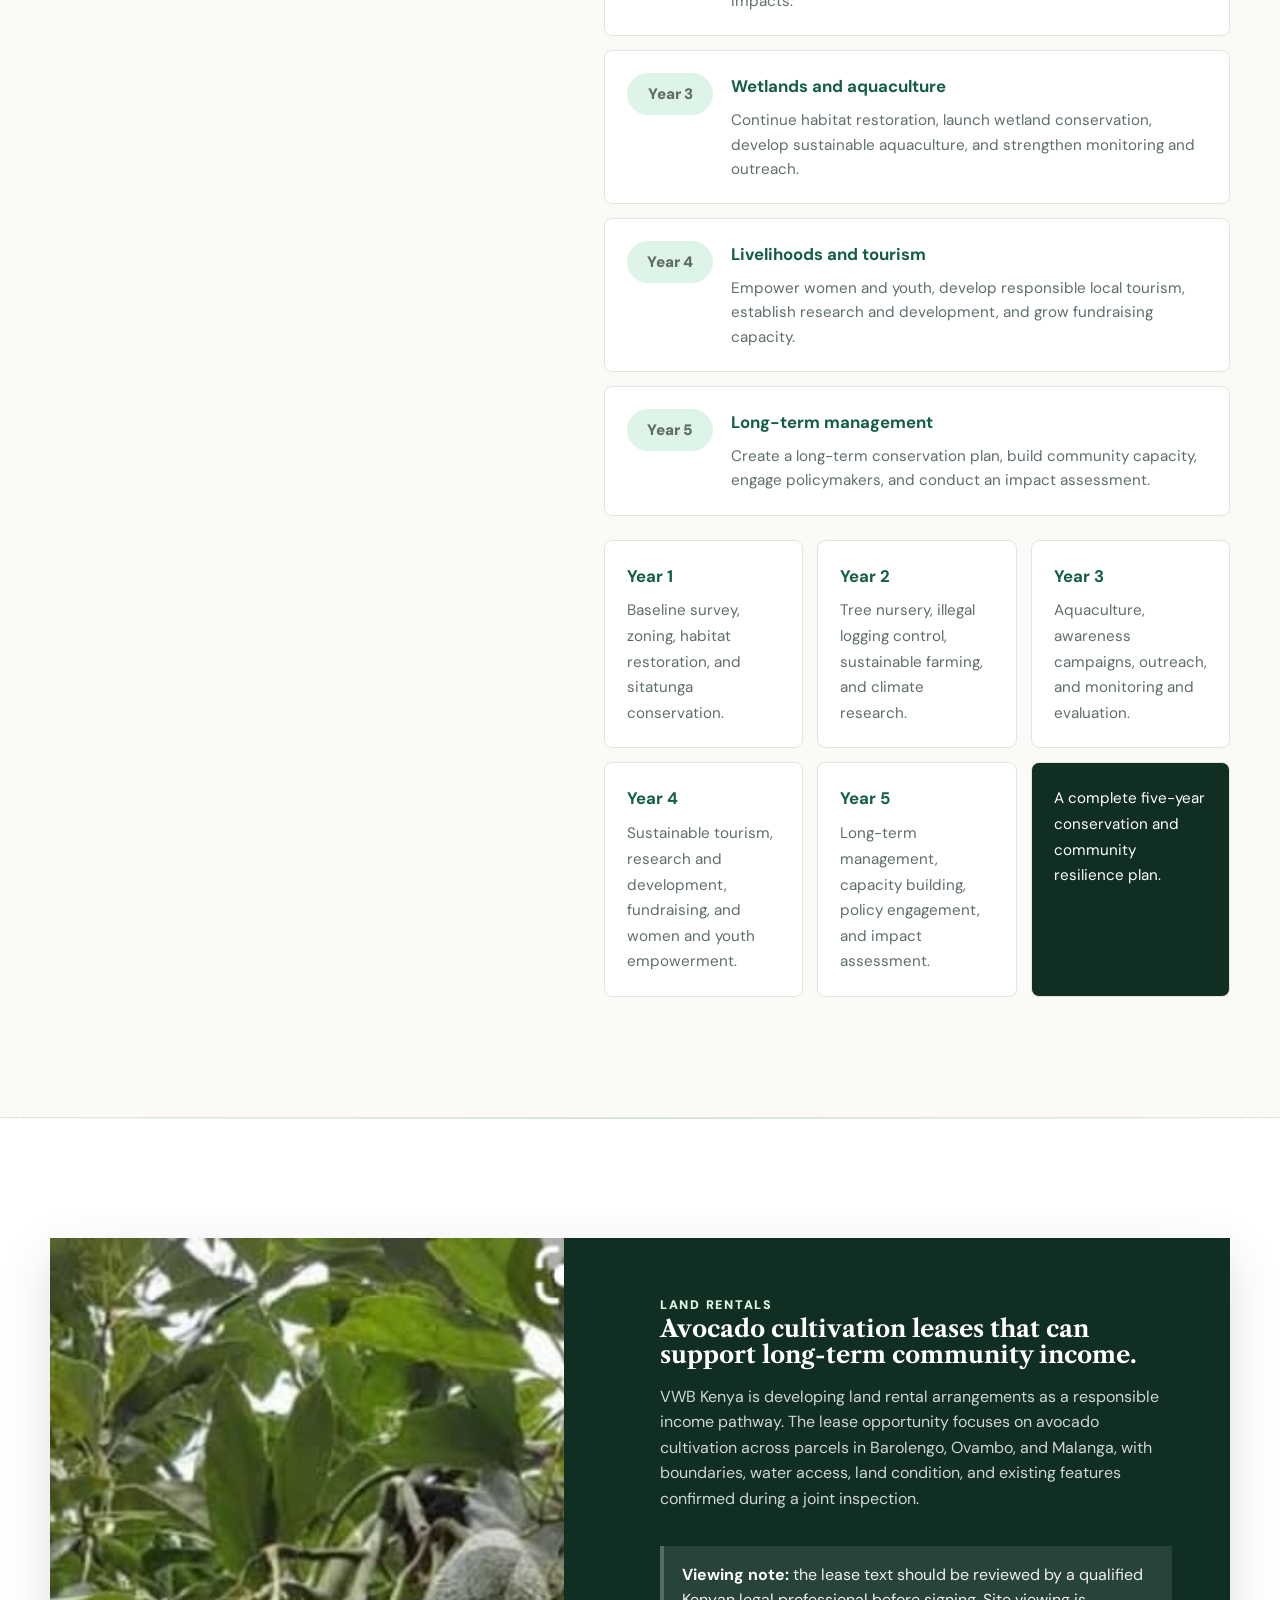
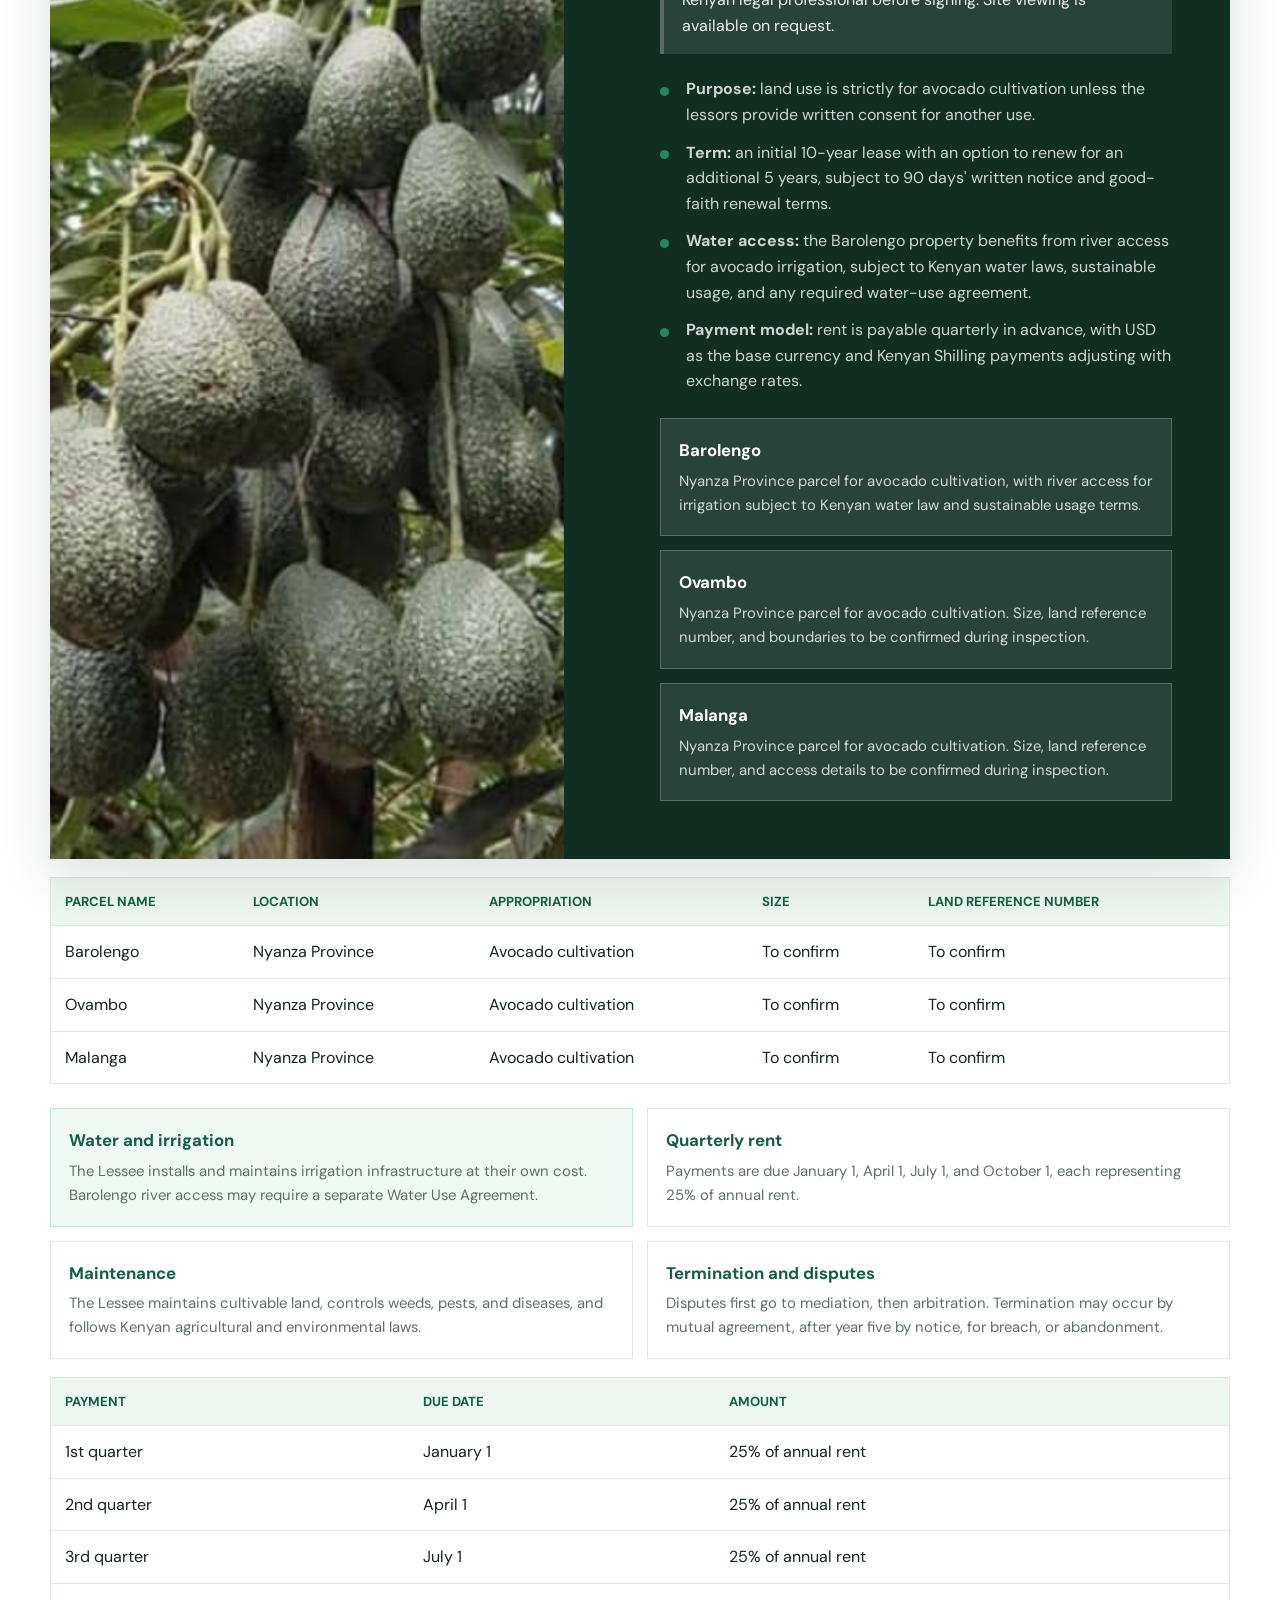
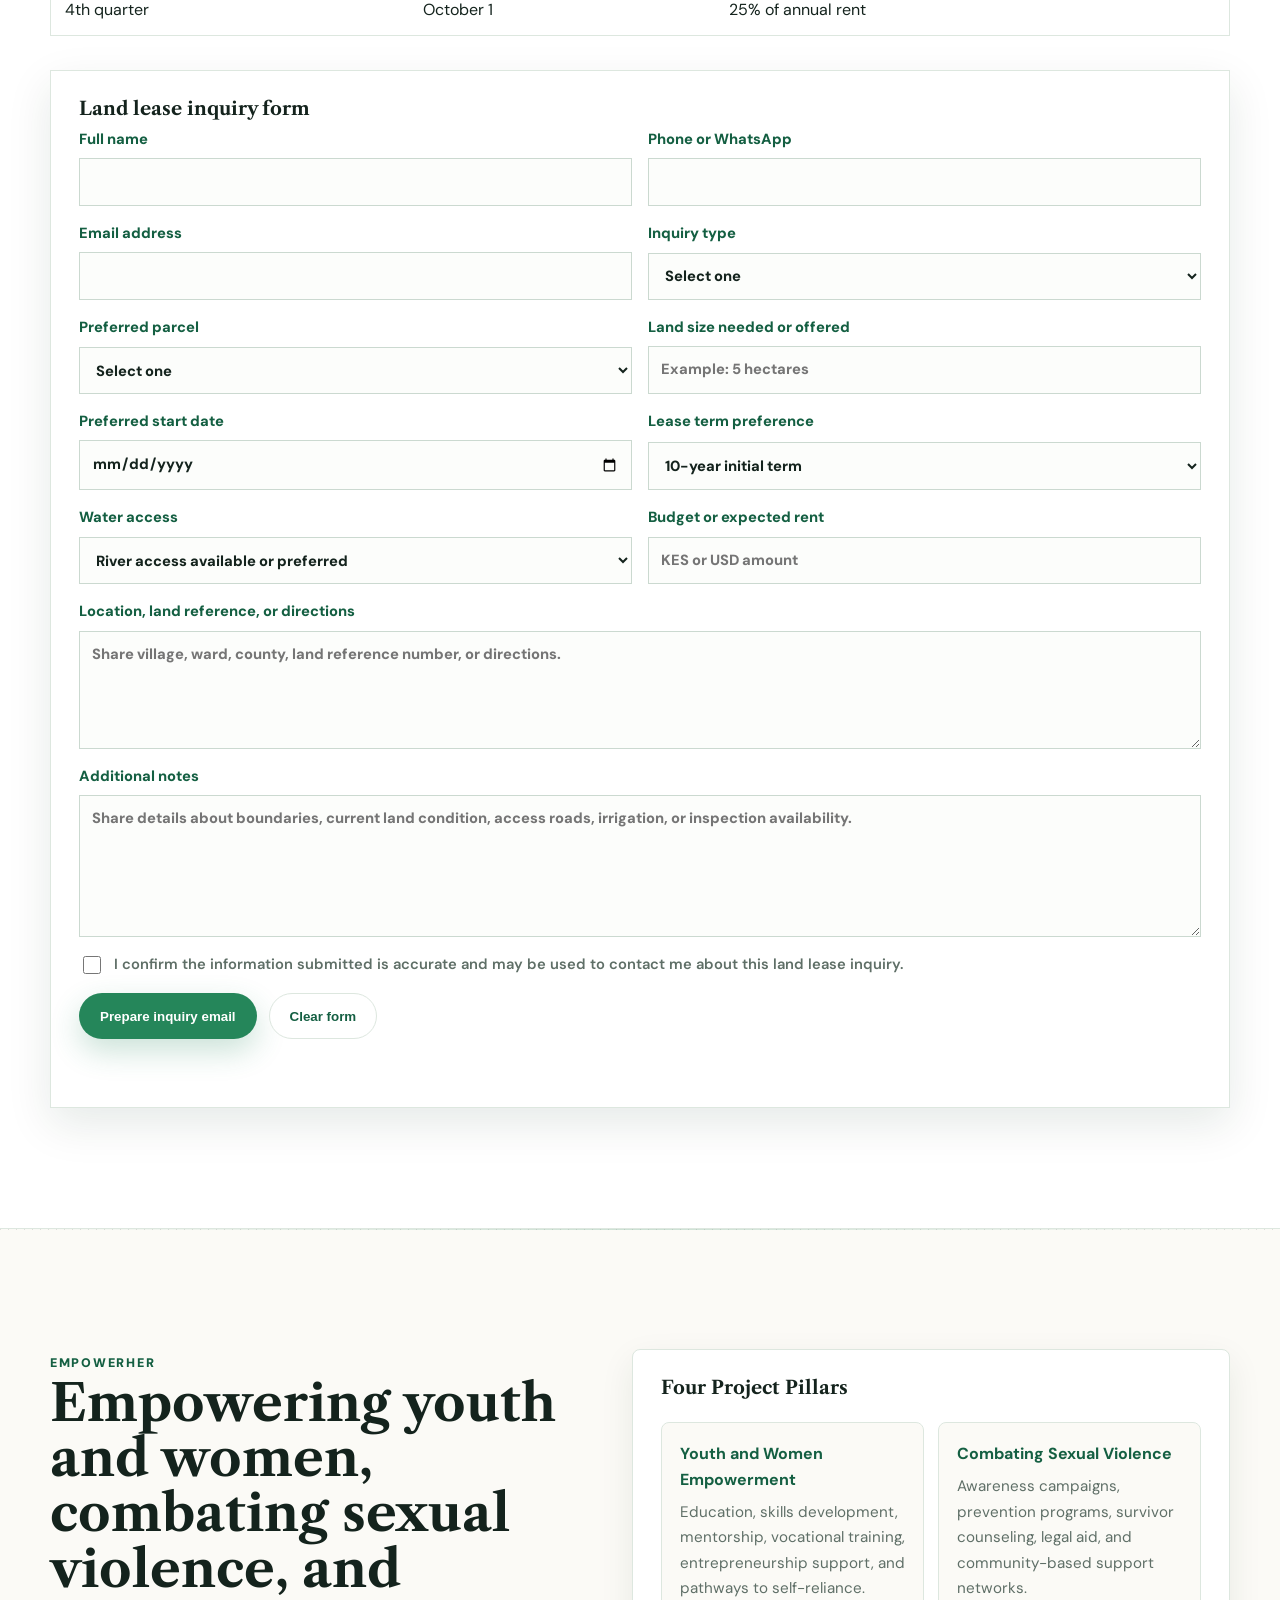
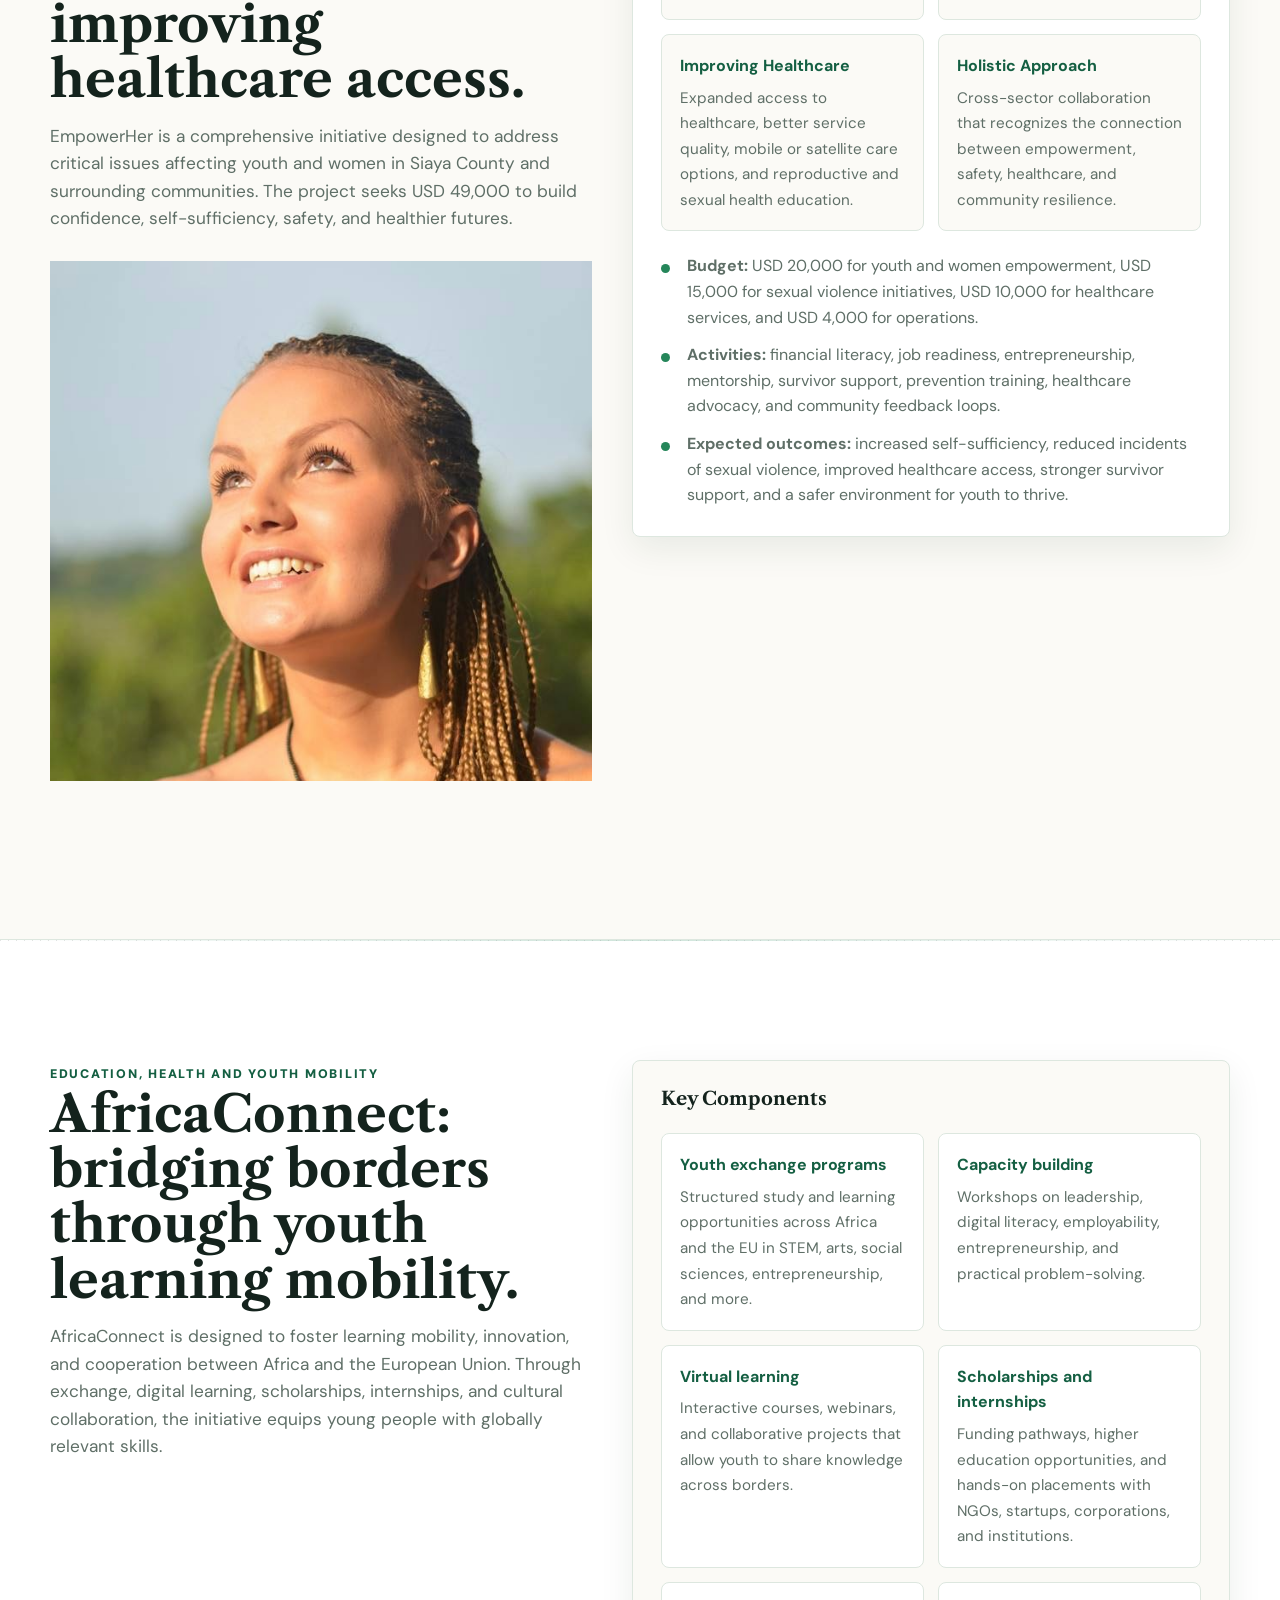
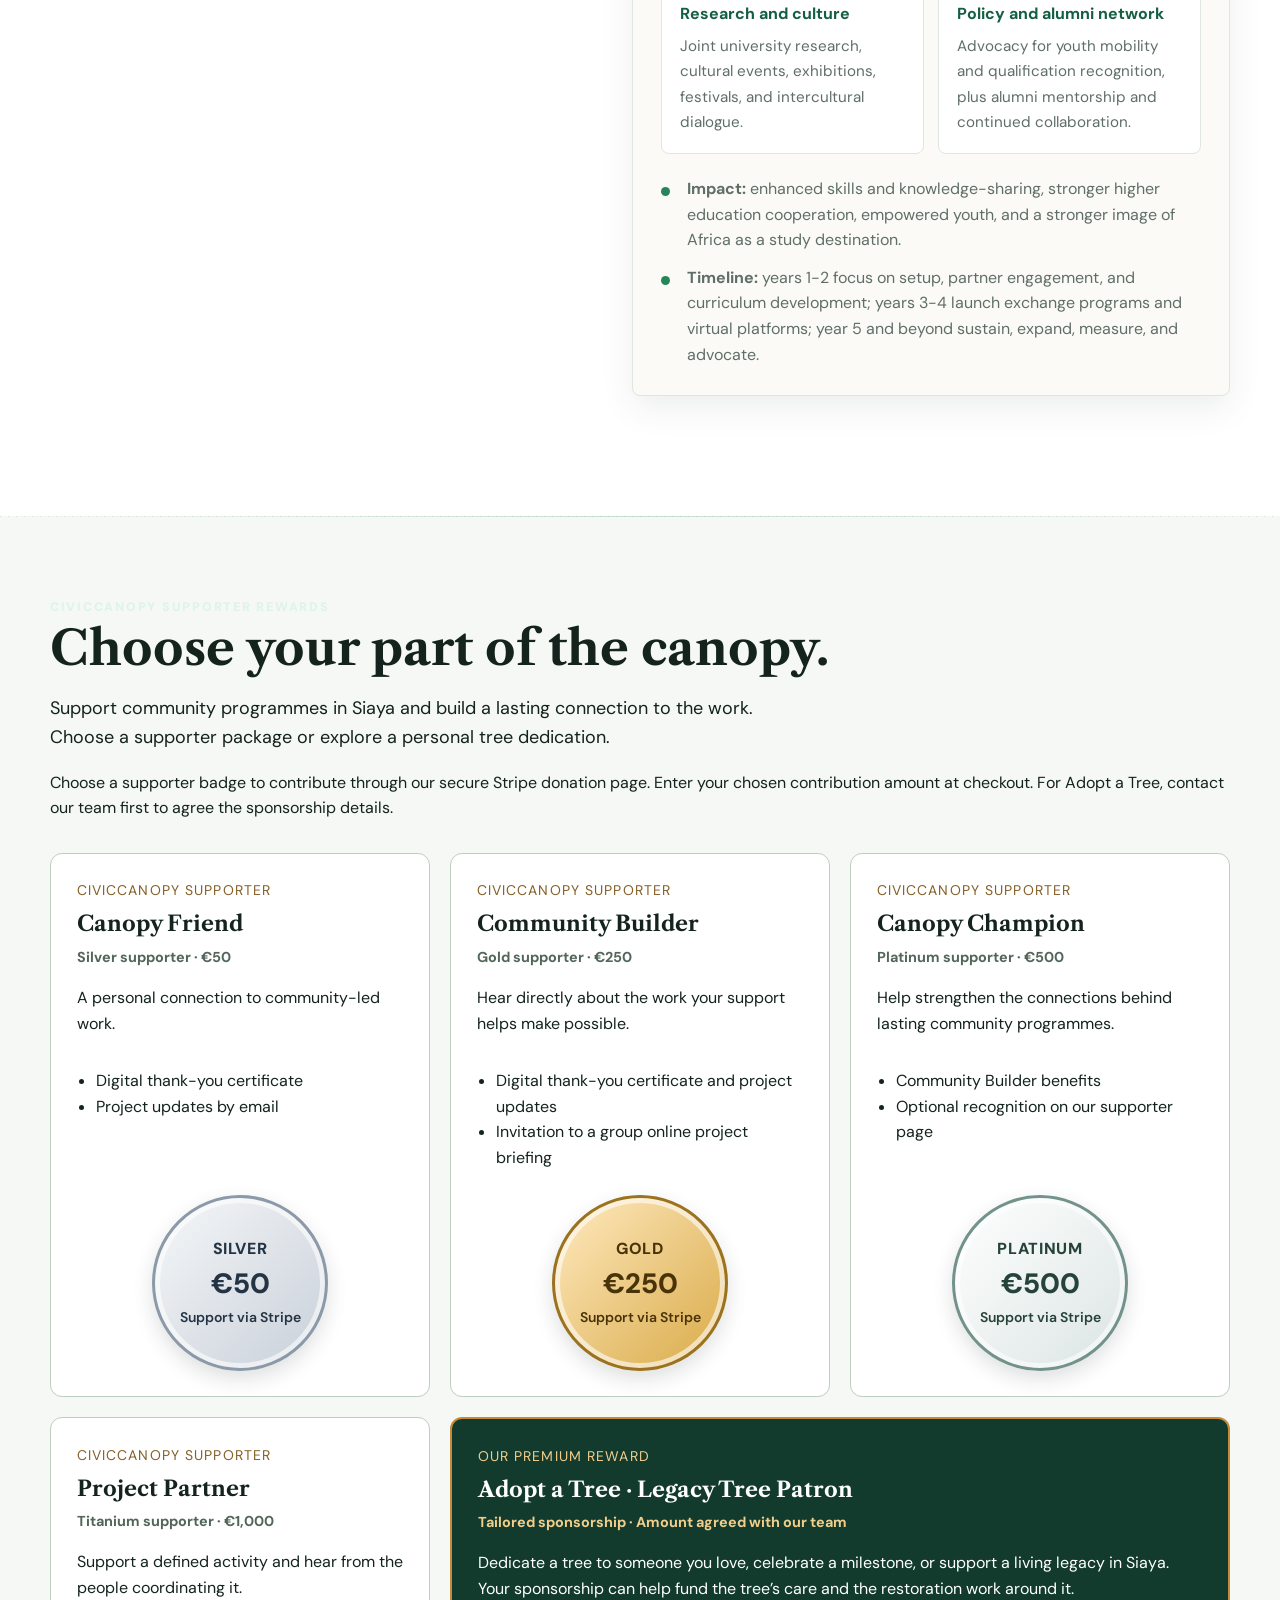
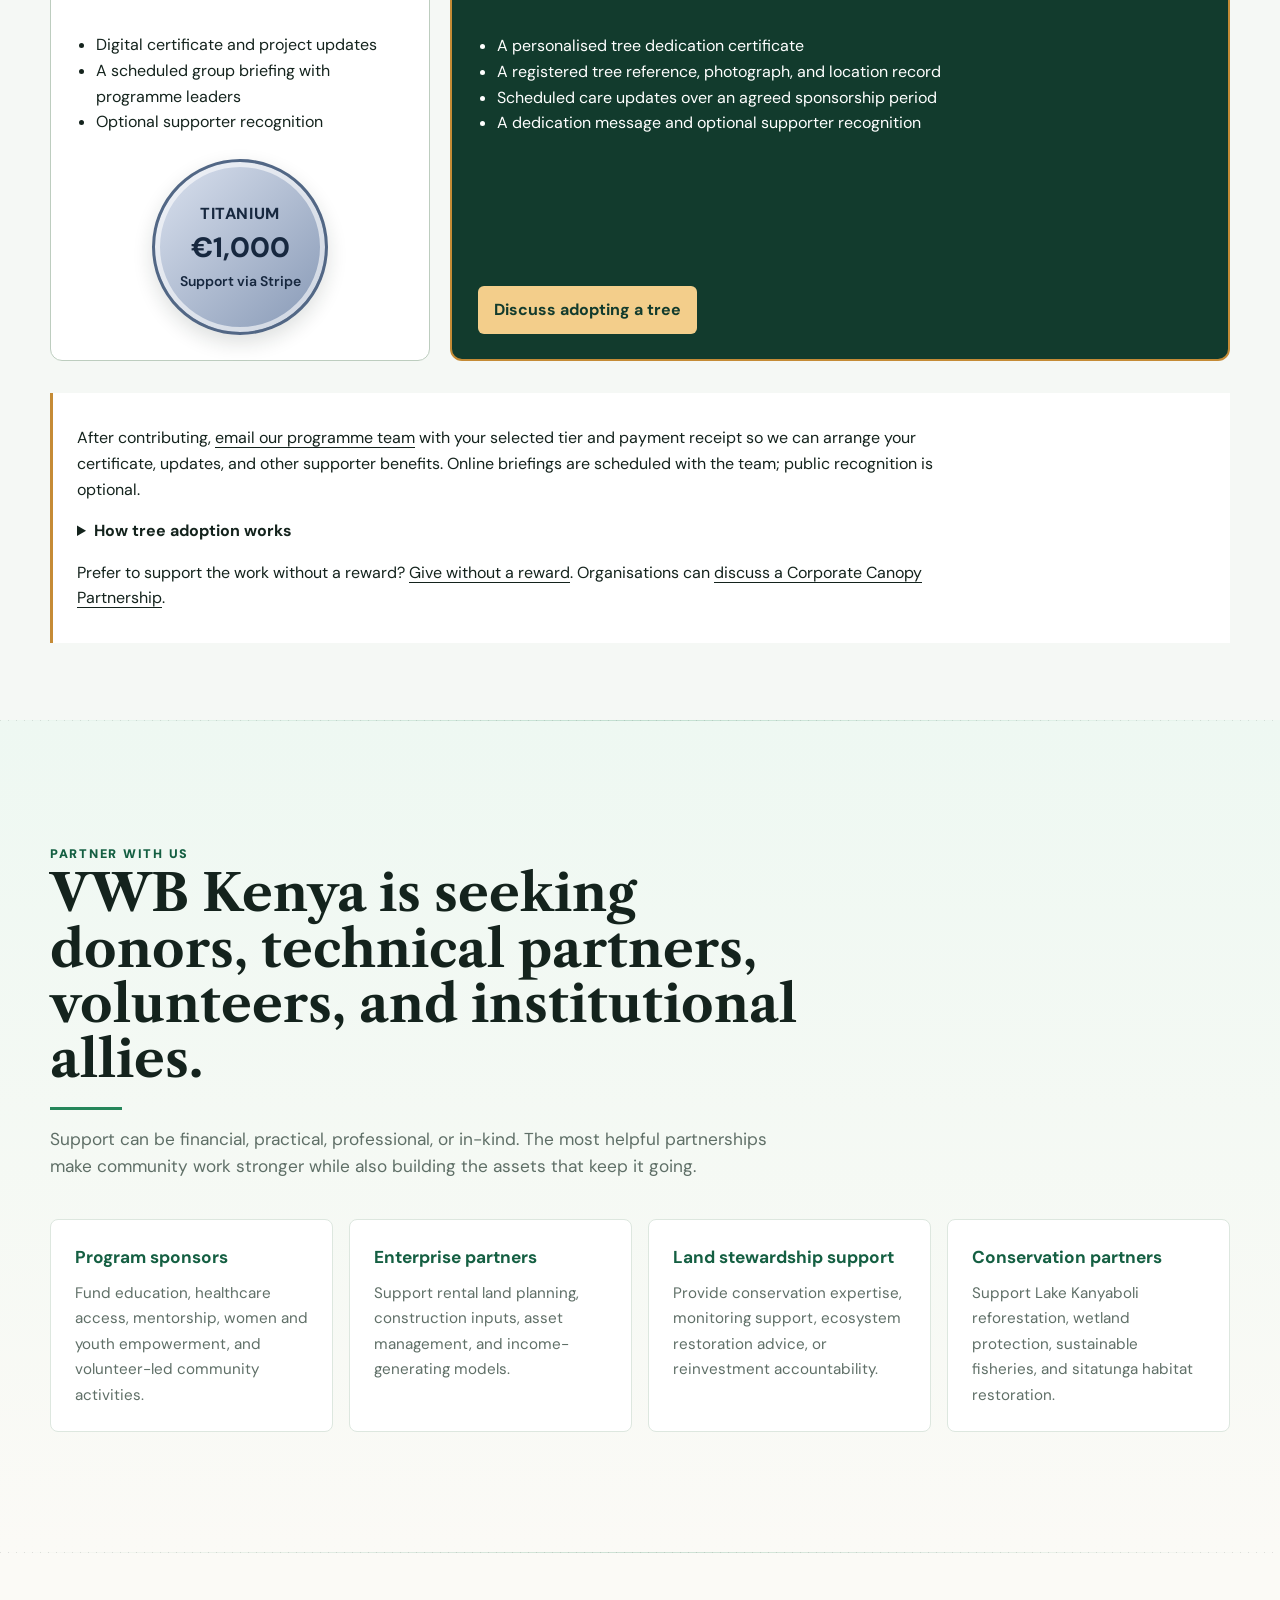
==== commit 34b23d97: "Remove USD amounts from five-year conservation workplan" ====
--- a/index.html
+++ b/index.html
@@ -1777,8 +1777,8 @@
 </div>
 <div class="canopy-focus"><h3>One approach across our programmes</h3><p><a href="#empowerher">People and women-led livelihoods</a>: skills, safety, healthcare access, and enterprise. <a href="#africaconnect">Youth opportunity</a>: learning and exchange. <a href="#conservation">Living landscapes</a>: habitat restoration, wetland protection, and community stewardship.</p></div>
 <div class="canopy-links">
-<a href="mailto:johnpaulouma-mbasro@volunteerswithoutborders-kenya.org?subject=CivicCanopy%20partnership%20inquiry">Discuss a partnership</a>
-<a href="mailto:johnpaulouma-mbasro@volunteerswithoutborders-kenya.org?subject=CivicCanopy%20volunteer%20interest">Offer your skills</a>
+<a href="mailto:info@volunteerswithoutborders-kenya.org?subject=CivicCanopy%20partnership%20inquiry">Discuss a partnership</a>
+<a href="mailto:info@volunteerswithoutborders-kenya.org?subject=CivicCanopy%20volunteer%20interest">Offer your skills</a>
 <a href="#projects">Explore the programmes</a>
 </div>
 </section>
@@ -1902,29 +1902,28 @@
             </div>
           </div>
 
-          <div class="budget-grid" aria-label="Conservation budget summary">
+          <div class="budget-grid" aria-label="Five-year conservation workplan">
             <div class="budget-card">
-              <strong>Year 1: USD 14,000</strong>
+              <strong>Year 1</strong>
               <span>Baseline survey, zoning, habitat restoration, and sitatunga conservation.</span>
             </div>
             <div class="budget-card">
-              <strong>Year 2: USD 12,000</strong>
+              <strong>Year 2</strong>
               <span>Tree nursery, illegal logging control, sustainable farming, and climate research.</span>
             </div>
             <div class="budget-card">
-              <strong>Year 3: USD 6,000</strong>
+              <strong>Year 3</strong>
               <span>Aquaculture, awareness campaigns, outreach, and monitoring and evaluation.</span>
             </div>
             <div class="budget-card">
-              <strong>Year 4: USD 11,000</strong>
+              <strong>Year 4</strong>
               <span>Sustainable tourism, research and development, fundraising, and women and youth empowerment.</span>
             </div>
             <div class="budget-card">
-              <strong>Year 5: USD 9,000</strong>
+              <strong>Year 5</strong>
               <span>Long-term management, capacity building, policy engagement, and impact assessment.</span>
             </div>
             <div class="budget-card total">
-              <strong>Total need: USD 54,000</strong>
               <span>A complete five-year conservation and community resilience plan.</span>
             </div>
           </div>
@@ -2241,7 +2240,7 @@
 <article class="reward-card"><span class="reward-label">CivicCanopy supporter</span><h3>Community Builder</h3><span class="reward-price">Gold supporter · €250</span><p>Hear directly about the work your support helps make possible.</p><ul><li>Digital thank-you certificate and project updates</li><li>Invitation to a group online project briefing</li></ul><a class="reward-badge badge-gold" href="https://buy.stripe.com/fZe9BA9vebKWa6k3cc" aria-label="Support as a Gold supporter with a suggested contribution of 250 euros through Stripe"><span class="badge-metal">Gold</span><span class="badge-amount">€250</span><span class="badge-action">Support via Stripe</span></a></article>
 <article class="reward-card"><span class="reward-label">CivicCanopy supporter</span><h3>Canopy Champion</h3><span class="reward-price">Platinum supporter · €500</span><p>Help strengthen the connections behind lasting community programmes.</p><ul><li>Community Builder benefits</li><li>Optional recognition on our supporter page</li></ul><a class="reward-badge badge-platinum" href="https://buy.stripe.com/fZe9BA9vebKWa6k3cc" aria-label="Support as a Platinum supporter with a suggested contribution of 500 euros through Stripe"><span class="badge-metal">Platinum</span><span class="badge-amount">€500</span><span class="badge-action">Support via Stripe</span></a></article>
 <article class="reward-card"><span class="reward-label">CivicCanopy supporter</span><h3>Project Partner</h3><span class="reward-price">Titanium supporter · €1,000</span><p>Support a defined activity and hear from the people coordinating it.</p><ul><li>Digital certificate and project updates</li><li>A scheduled group briefing with programme leaders</li><li>Optional supporter recognition</li></ul><a class="reward-badge badge-titanium" href="https://buy.stripe.com/fZe9BA9vebKWa6k3cc" aria-label="Support as a Titanium supporter with a suggested contribution of 1000 euros through Stripe"><span class="badge-metal">Titanium</span><span class="badge-amount">€1,000</span><span class="badge-action">Support via Stripe</span></a></article>
-<article class="reward-card premium"><span class="reward-label">Our premium reward</span><h3>Adopt a Tree · Legacy Tree Patron</h3><span class="reward-price">Tailored sponsorship · Amount agreed with our team</span><p>Dedicate a tree to someone you love, celebrate a milestone, or support a living legacy in Siaya. Your sponsorship can help fund the tree’s care and the restoration work around it.</p><ul><li>A personalised tree dedication certificate</li><li>A registered tree reference, photograph, and location record</li><li>Scheduled care updates over an agreed sponsorship period</li><li>A dedication message and optional supporter recognition</li></ul><a href="mailto:johnpaulouma-mbasro@volunteerswithoutborders-kenya.org?subject=CivicCanopy%20reward%20inquiry%3A%20Adopt%20a%20Tree%20%E2%80%94%20Legacy%20Tree%20Patron">Discuss adopting a tree</a></article></div><div class="reward-terms"><p>After contributing, <a href="mailto:johnpaulouma-mbasro@volunteerswithoutborders-kenya.org?subject=CivicCanopy%20supporter%20reward">email our programme team</a> with your selected tier and payment receipt so we can arrange your certificate, updates, and other supporter benefits. Online briefings are scheduled with the team; public recognition is optional.</p><details><summary>How tree adoption works</summary><p>Adoption is a symbolic sponsorship and dedication. It does not transfer ownership of a tree or land, harvest rights, or a financial return. Before you contribute, our team will confirm the available tree, whether it is newly planted or already growing, its species, the care period, update schedule, and the arrangements if it dies or is damaged. Any planned harvesting will be disclosed before sponsorship is agreed.</p><p>Tree sponsorship supports an agreed care and conservation package; it is not sold as a carbon offset.</p></details><p>Prefer to support the work without a reward? <a href="https://buy.stripe.com/fZe9BA9vebKWa6k3cc">Give without a reward</a>. Organisations can <a href="mailto:johnpaulouma-mbasro@volunteerswithoutborders-kenya.org?subject=Corporate%20Canopy%20Partnership">discuss a Corporate Canopy Partnership</a>.</p></div></section>
+<article class="reward-card premium"><span class="reward-label">Our premium reward</span><h3>Adopt a Tree · Legacy Tree Patron</h3><span class="reward-price">Tailored sponsorship · Amount agreed with our team</span><p>Dedicate a tree to someone you love, celebrate a milestone, or support a living legacy in Siaya. Your sponsorship can help fund the tree’s care and the restoration work around it.</p><ul><li>A personalised tree dedication certificate</li><li>A registered tree reference, photograph, and location record</li><li>Scheduled care updates over an agreed sponsorship period</li><li>A dedication message and optional supporter recognition</li></ul><a href="mailto:johnpaulouma-mbasro@volunteerswithoutborders-kenya.org?subject=CivicCanopy%20reward%20inquiry%3A%20Adopt%20a%20Tree%20%E2%80%94%20Legacy%20Tree%20Patron">Discuss adopting a tree</a></article></div><div class="reward-terms"><p>After contributing, <a href="mailto:info@volunteerswithoutborders-kenya.org?subject=CivicCanopy%20supporter%20reward">email our programme team</a> with your selected tier and payment receipt so we can arrange your certificate, updates, and other supporter benefits. Online briefings are scheduled with the team; public recognition is optional.</p><details><summary>How tree adoption works</summary><p>Adoption is a symbolic sponsorship and dedication. It does not transfer ownership of a tree or land, harvest rights, or a financial return. Before you contribute, our team will confirm the available tree, whether it is newly planted or already growing, its species, the care period, update schedule, and the arrangements if it dies or is damaged. Any planned harvesting will be disclosed before sponsorship is agreed.</p><p>Tree sponsorship supports an agreed care and conservation package; it is not sold as a carbon offset.</p></details><p>Prefer to support the work without a reward? <a href="https://buy.stripe.com/fZe9BA9vebKWa6k3cc">Give without a reward</a>. Organisations can <a href="mailto:info@volunteerswithoutborders-kenya.org?subject=Corporate%20Canopy%20Partnership">discuss a Corporate Canopy Partnership</a>.</p></div></section>
     <section class="partners" id="partners">
       <div class="section-inner">
         <div class="section-head">
@@ -2467,7 +2466,7 @@
       <div>
         <strong>Volunteers Without Borders Kenya</strong><br>
         <a href="https://volunteerswithoutborders-kenya.org/">volunteerswithoutborders-kenya.org</a><br>
-        Siaya, Kenya | <a href="mailto:johnpaulouma-mbasro@volunteerswithoutborders-kenya.org">johnpaulouma-mbasro@volunteerswithoutborders-kenya.org</a> | <a href="tel:+254724292776">+254 724 292 776</a><br>
+        Siaya, Kenya | <a href="mailto:info@volunteerswithoutborders-kenya.org">info@volunteerswithoutborders-kenya.org</a> | <a href="tel:+254724292776">+254 724 292 776</a><br>
         Board Secretary: <a href="mailto:stephenouma-mbasro@volunteerswithoutborders-kenya.org">stephenouma-mbasro@volunteerswithoutborders-kenya.org</a><br>
         Donations: <a href="https://buy.stripe.com/fZe9BA9vebKWa6k3cc">buy.stripe.com/fZe9BA9vebKWa6k3cc</a><br>
         <a href="#privacy-policy">Privacy Policy</a>
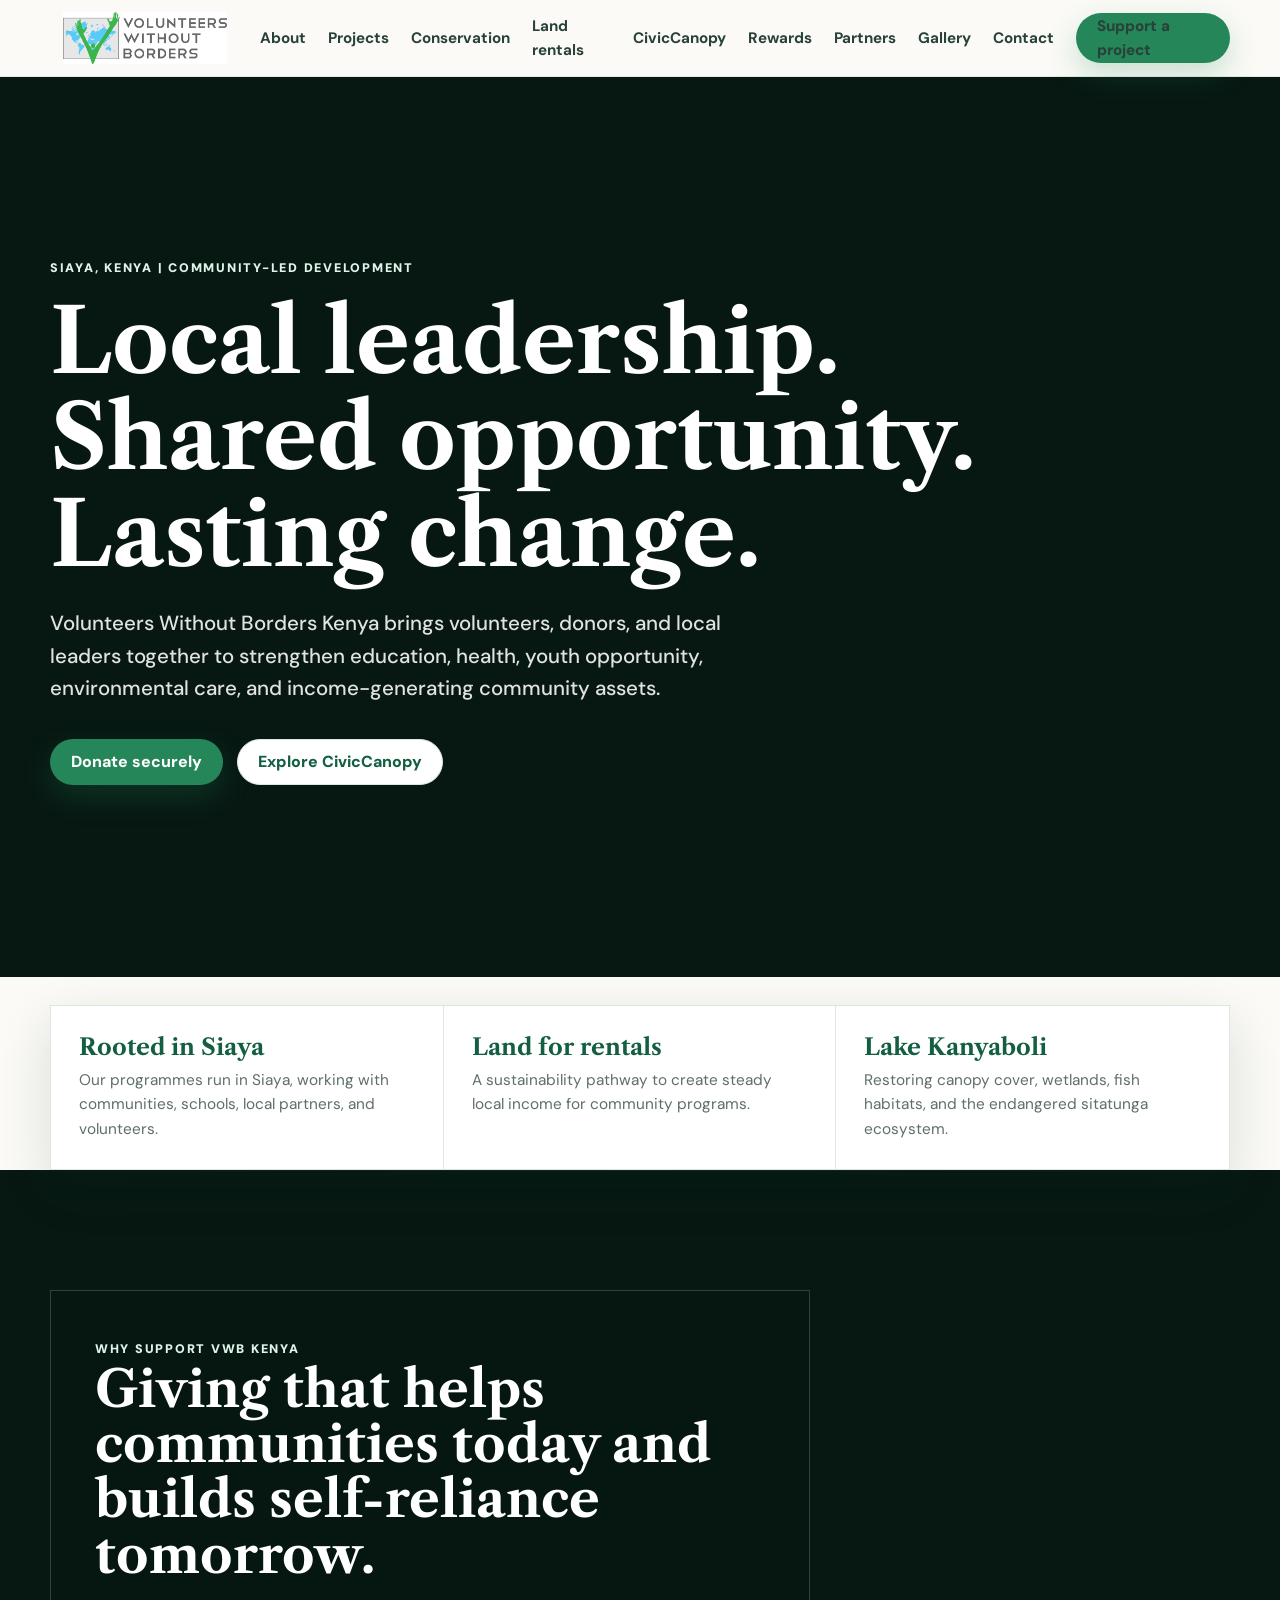
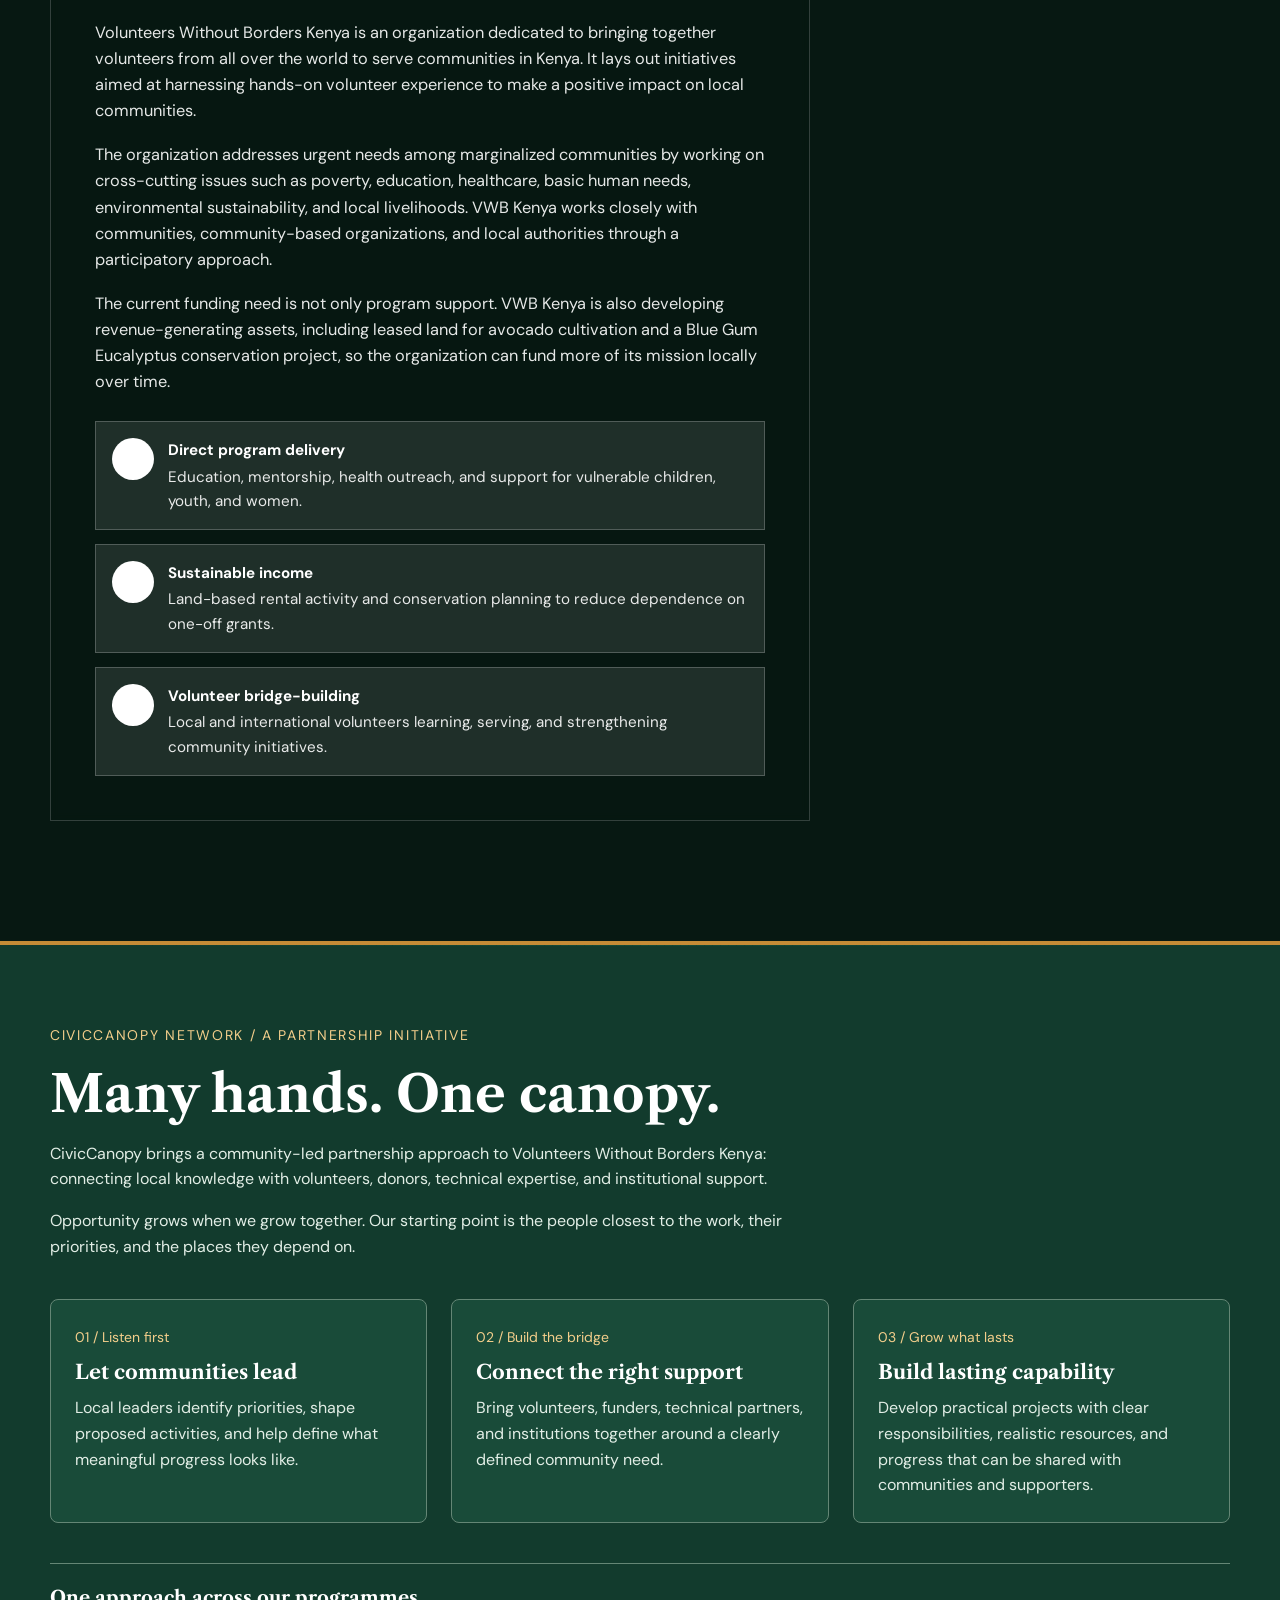
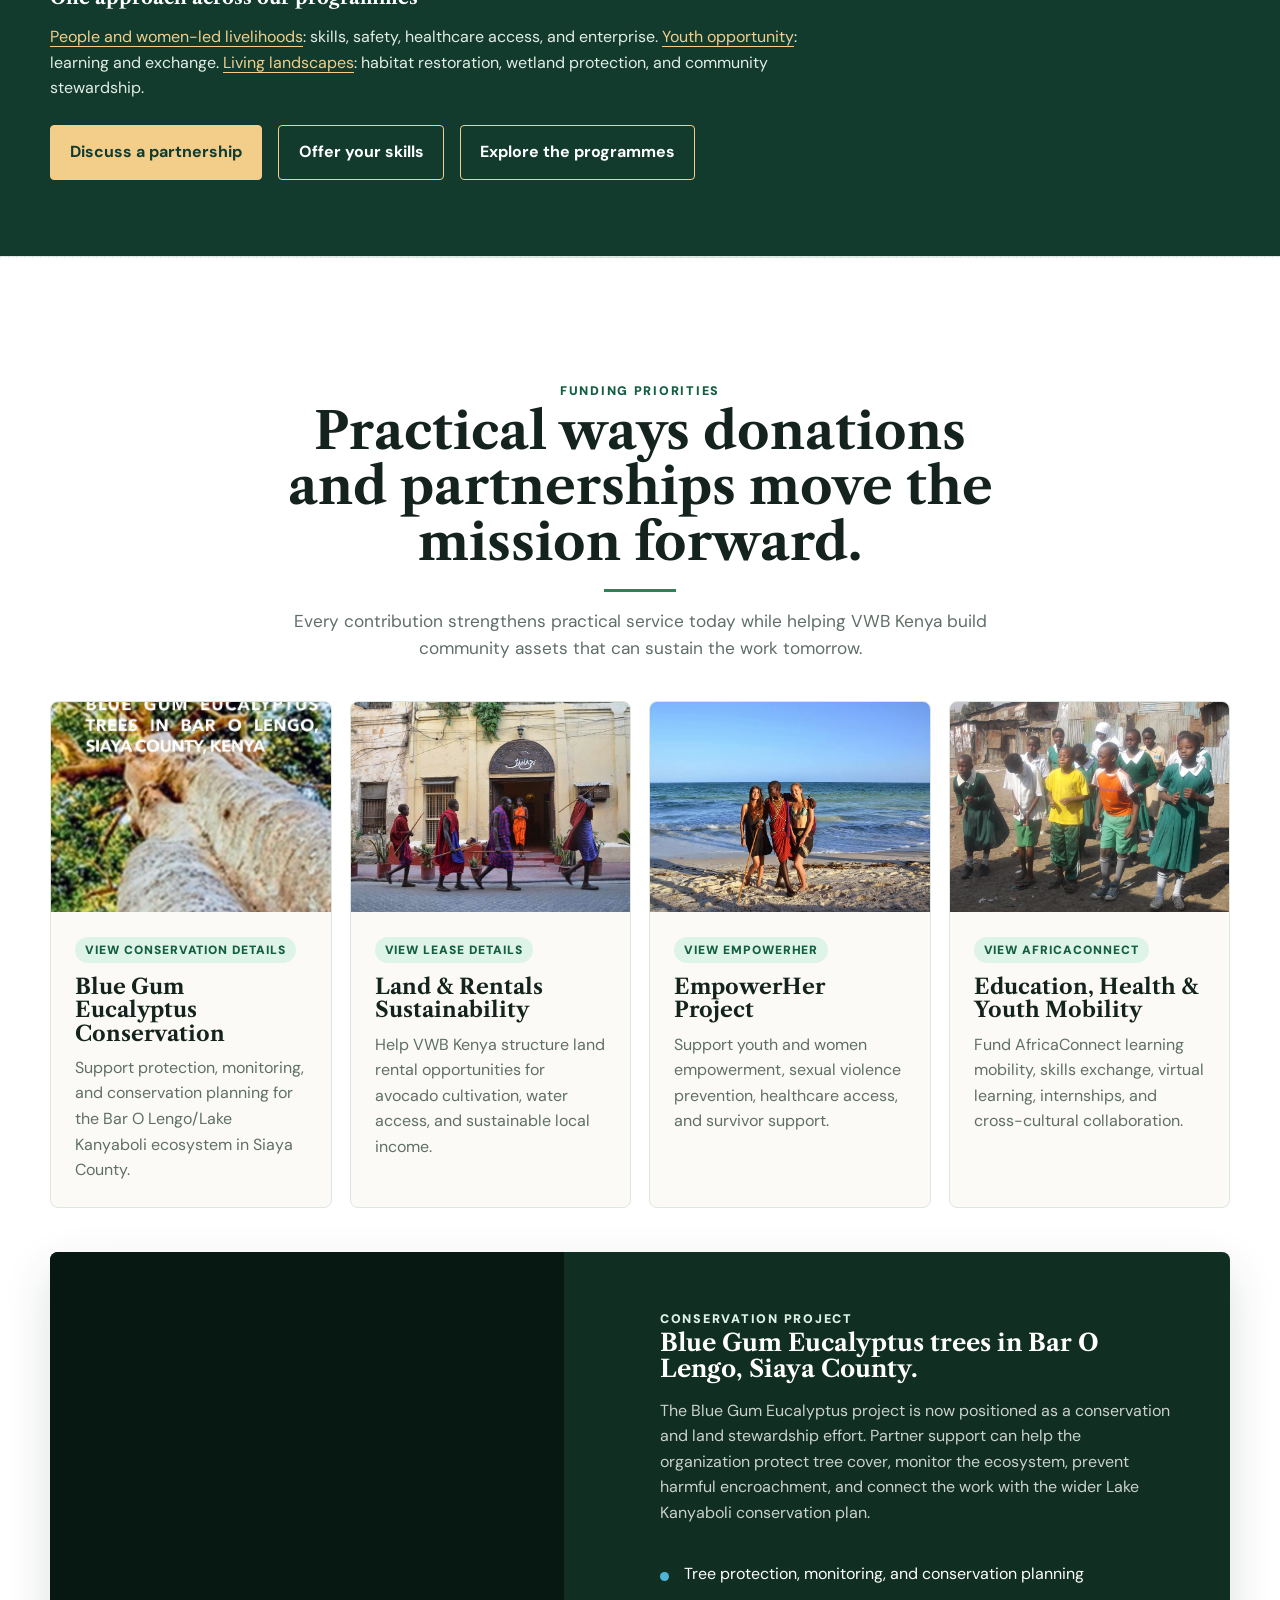
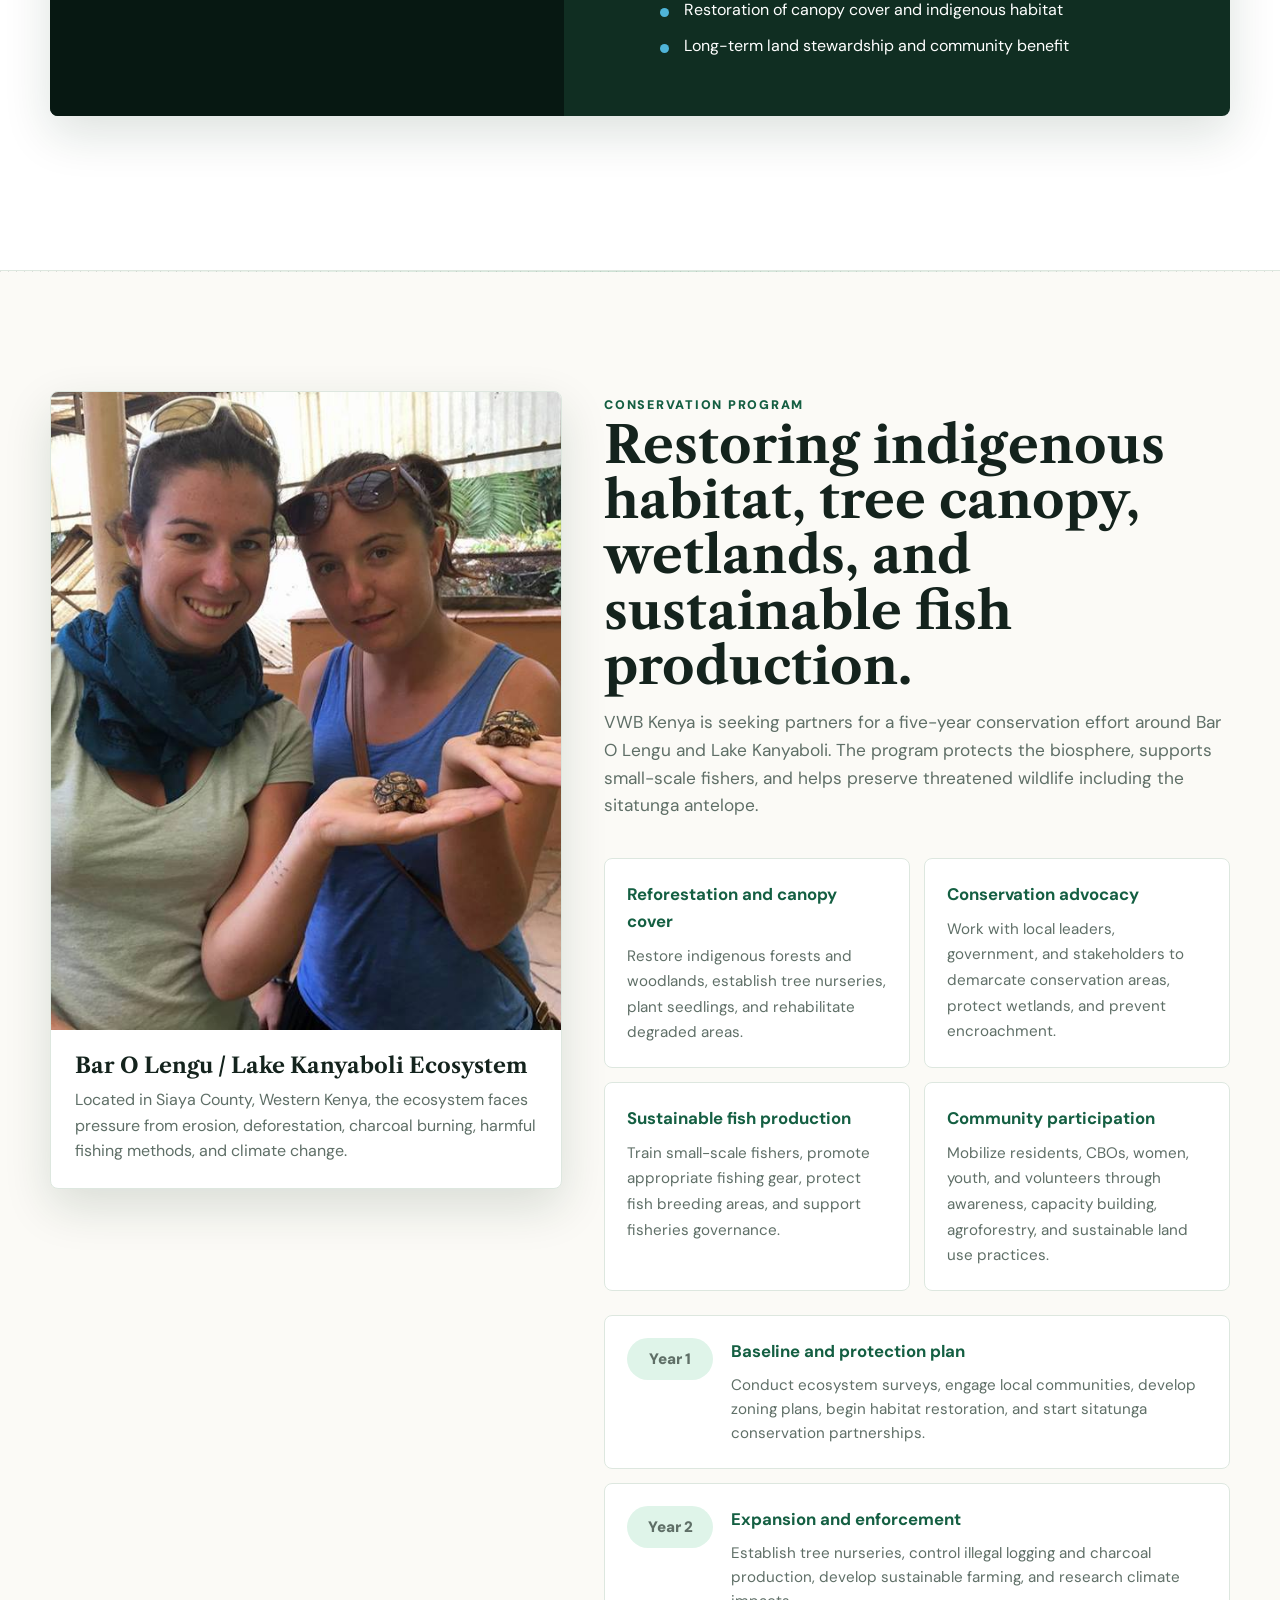
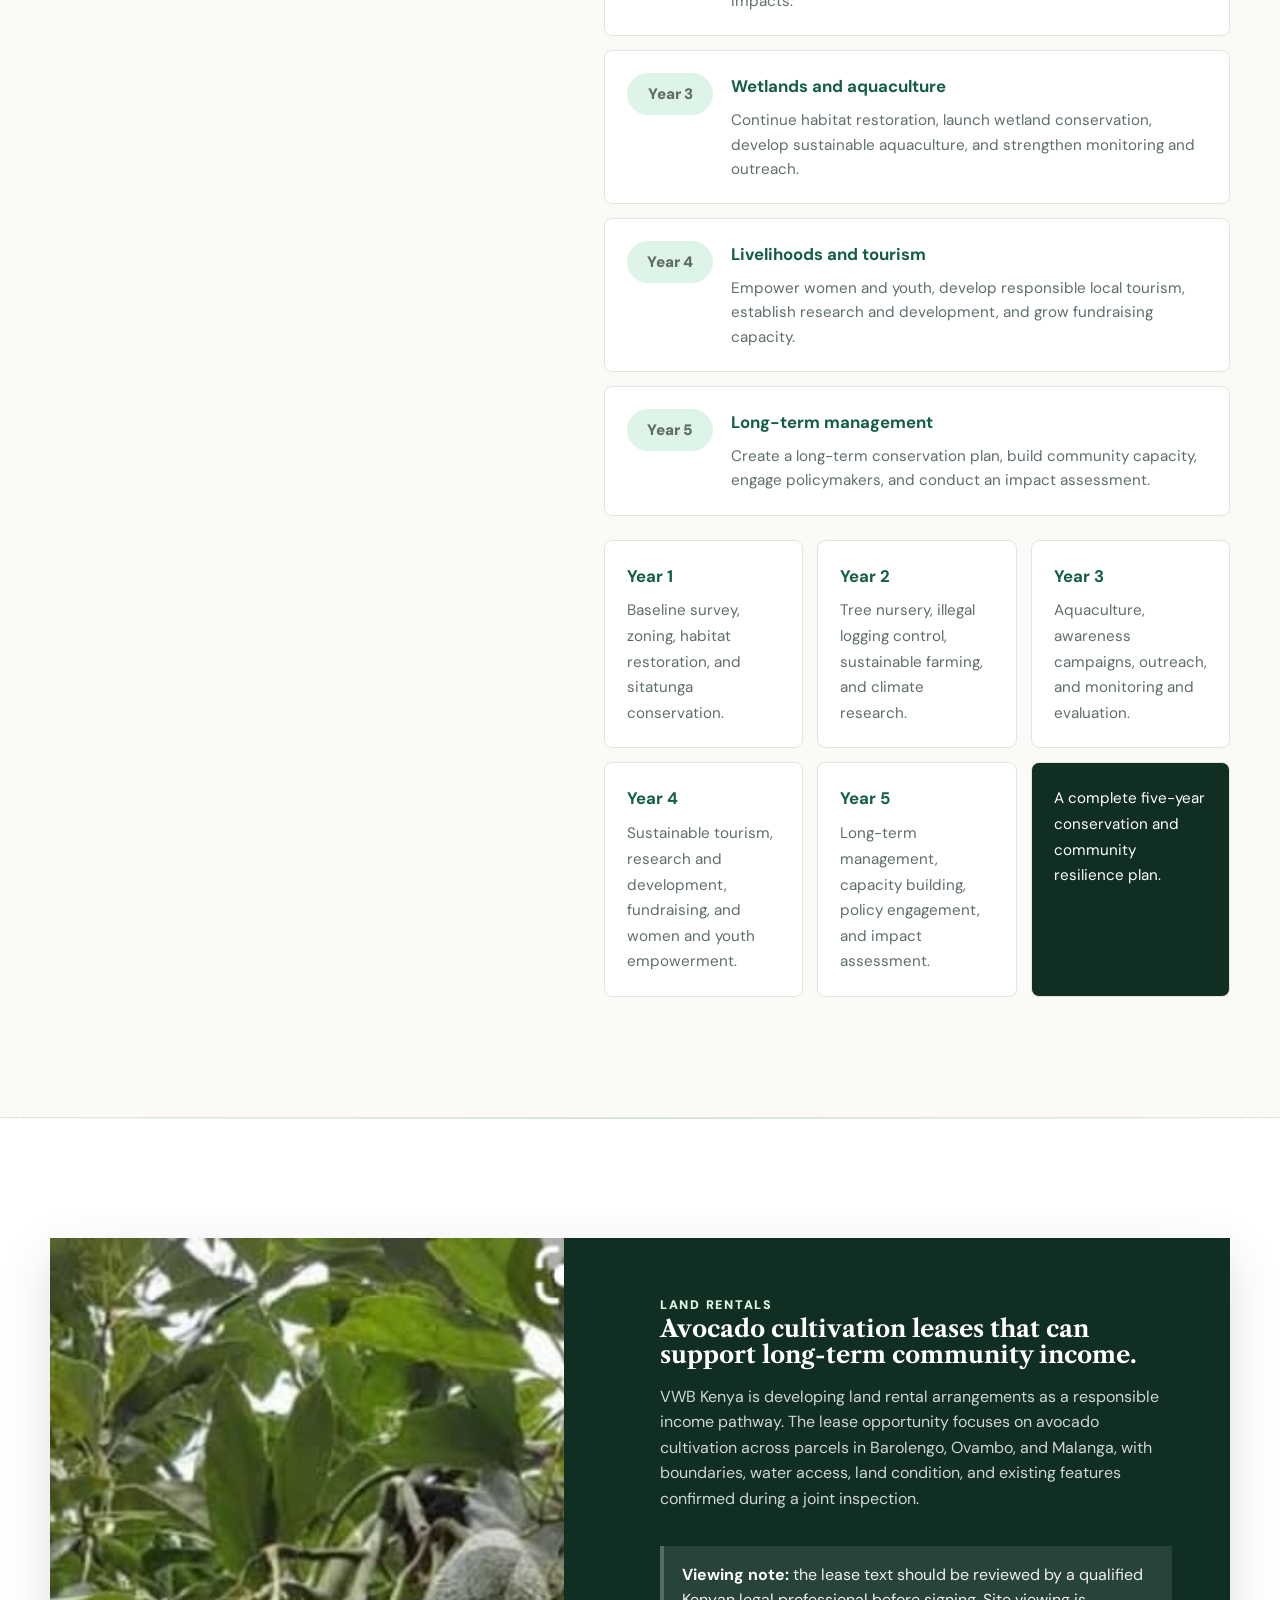
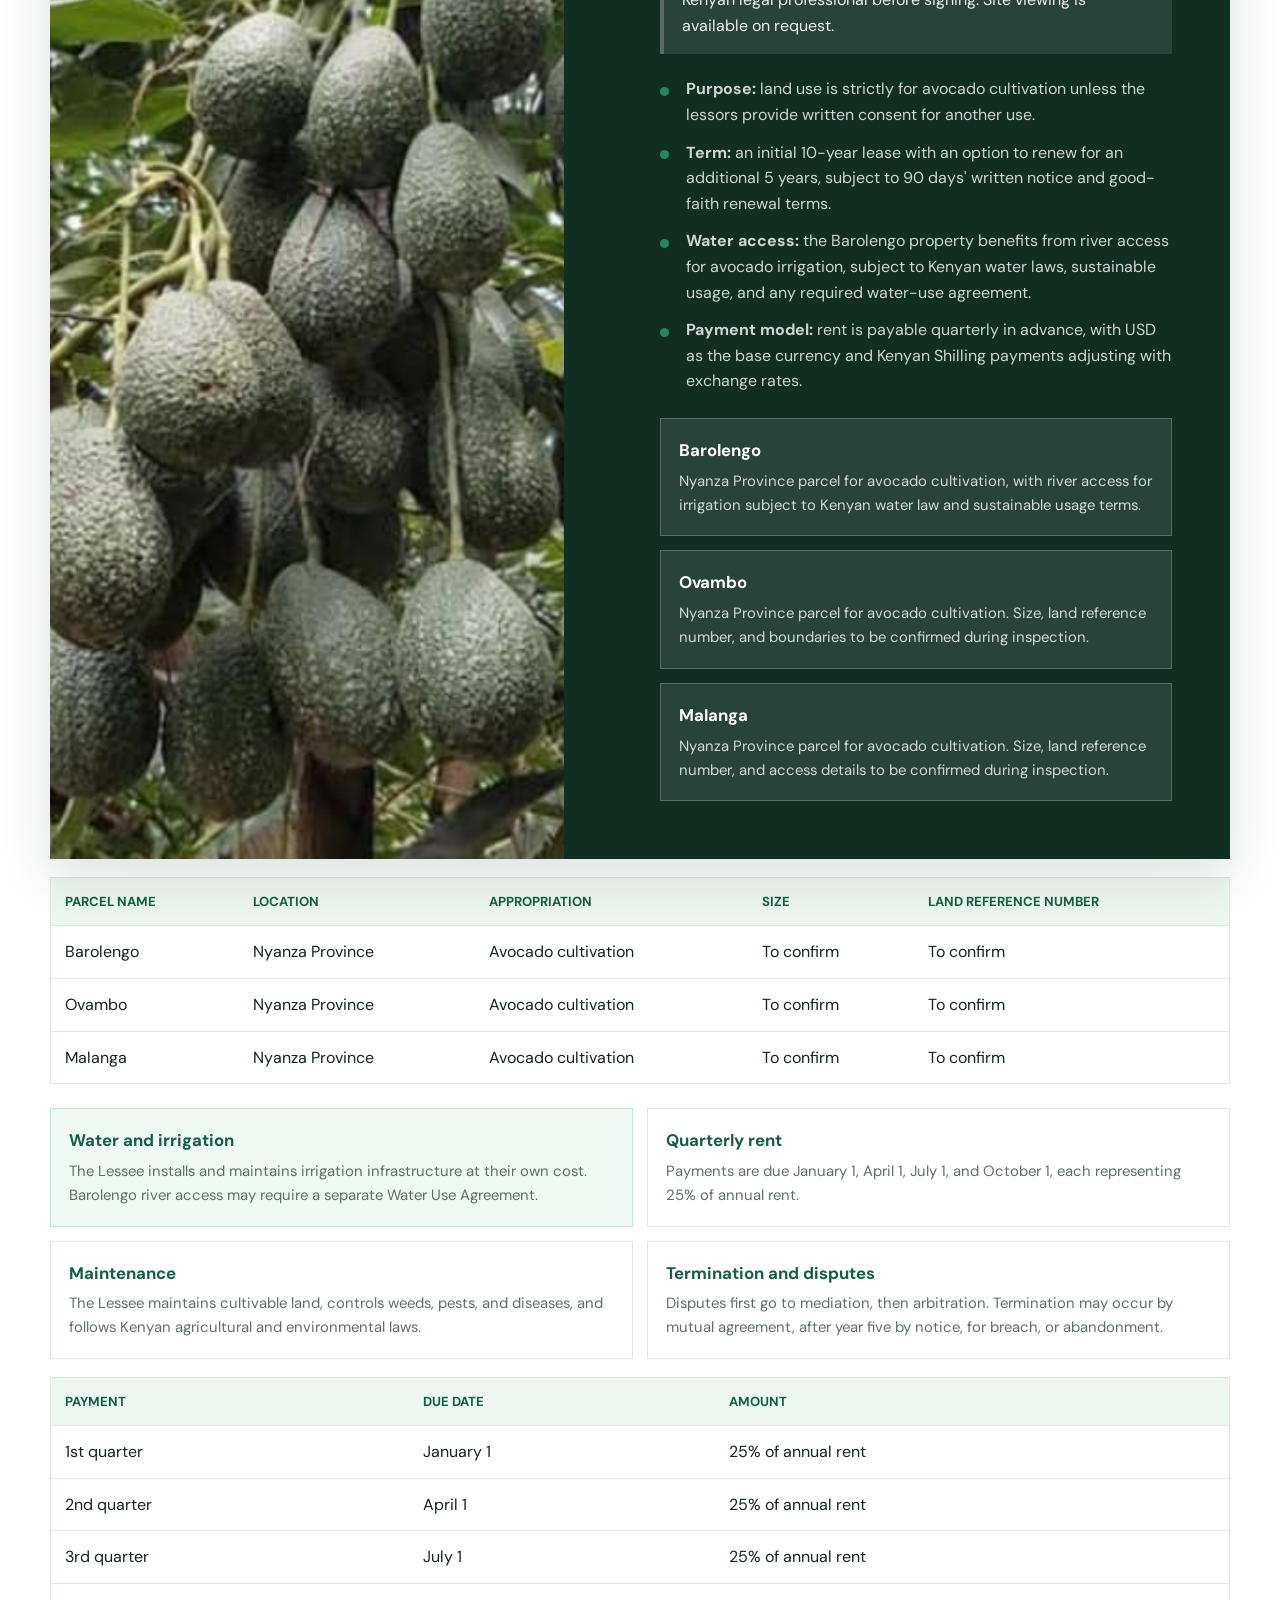
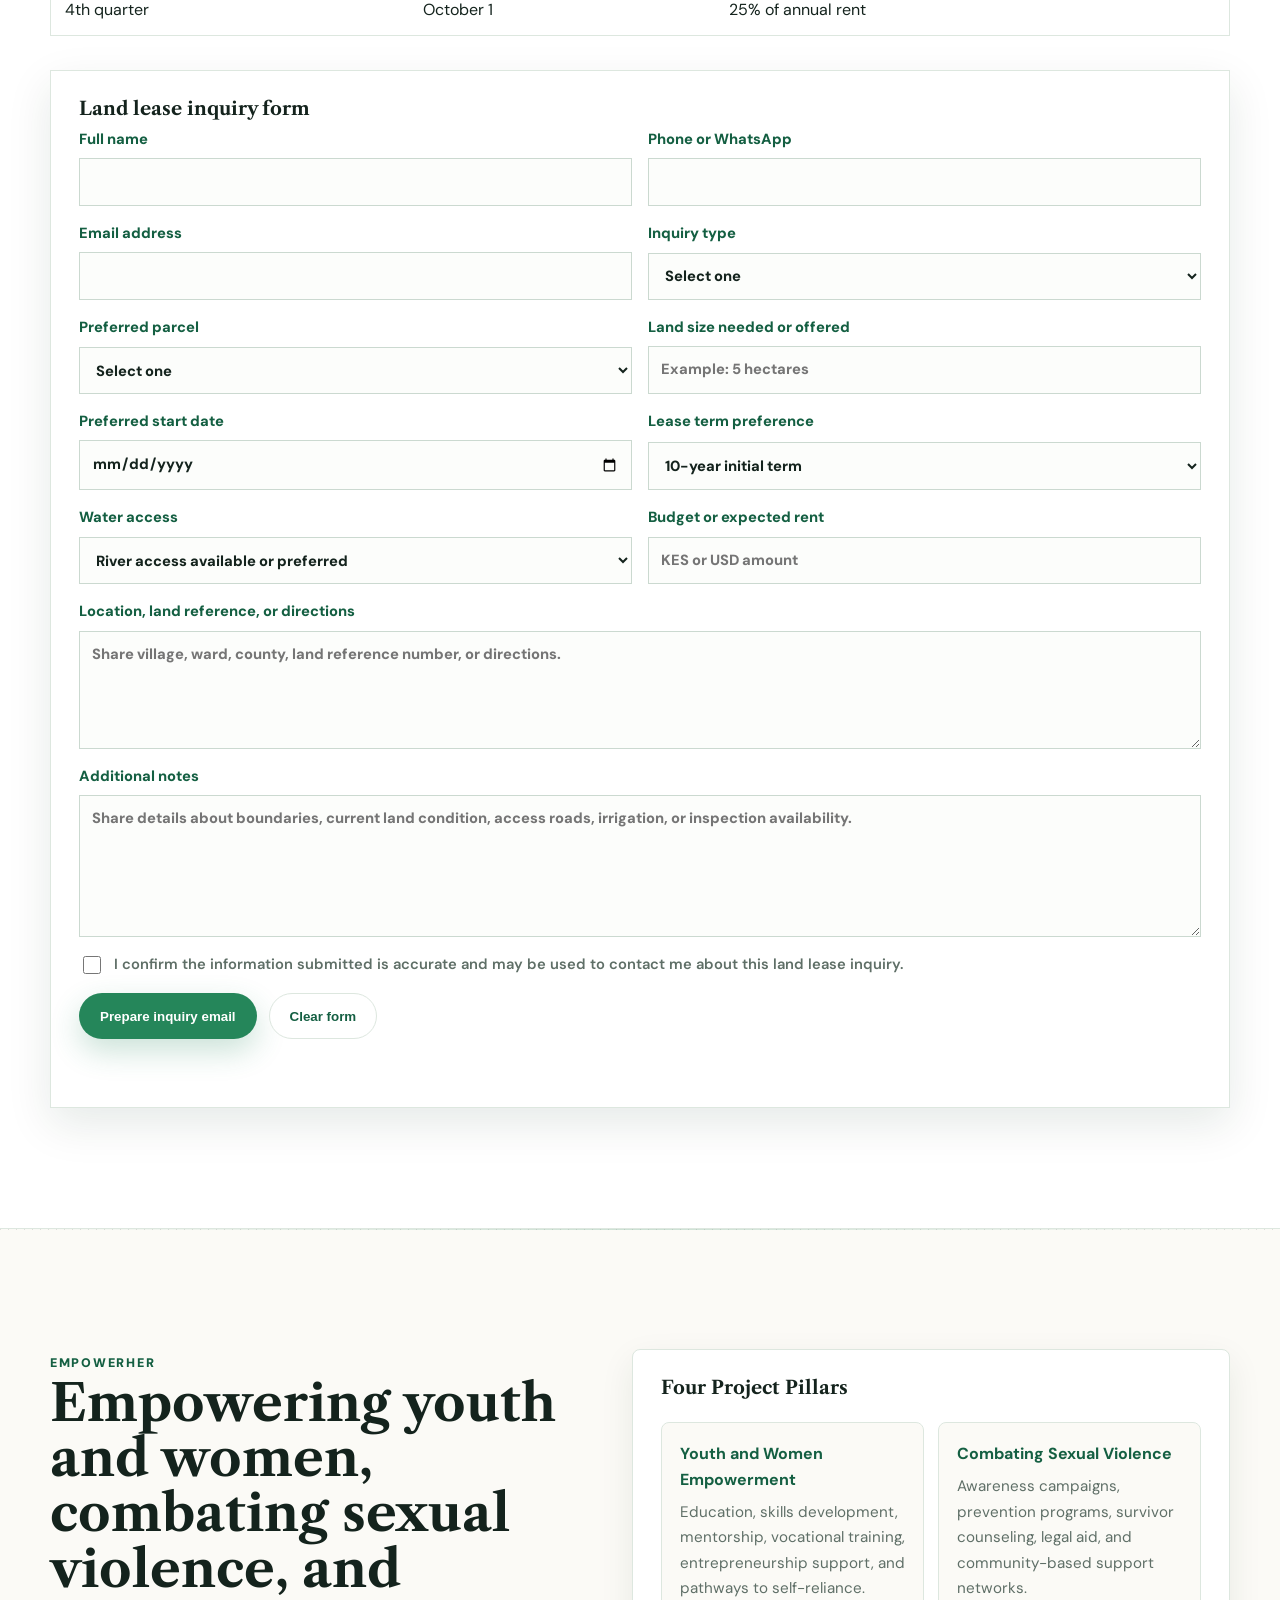
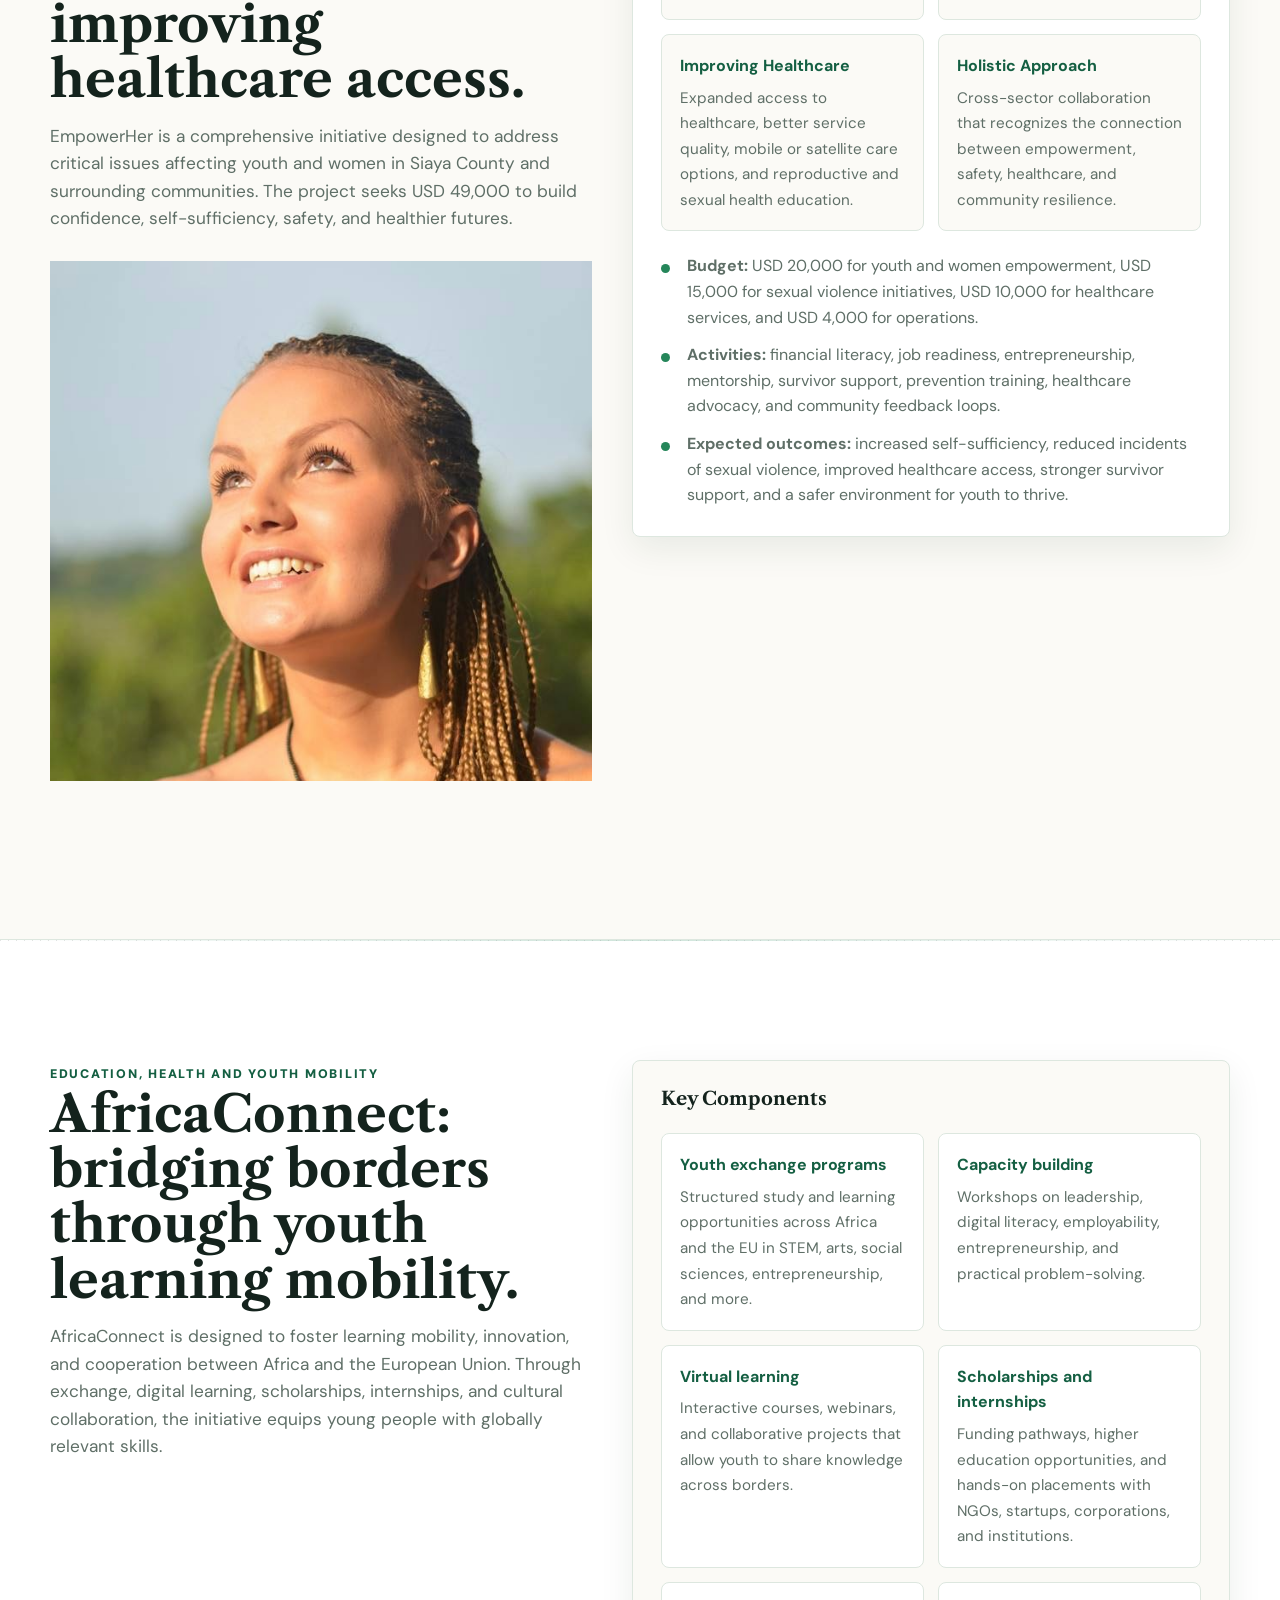
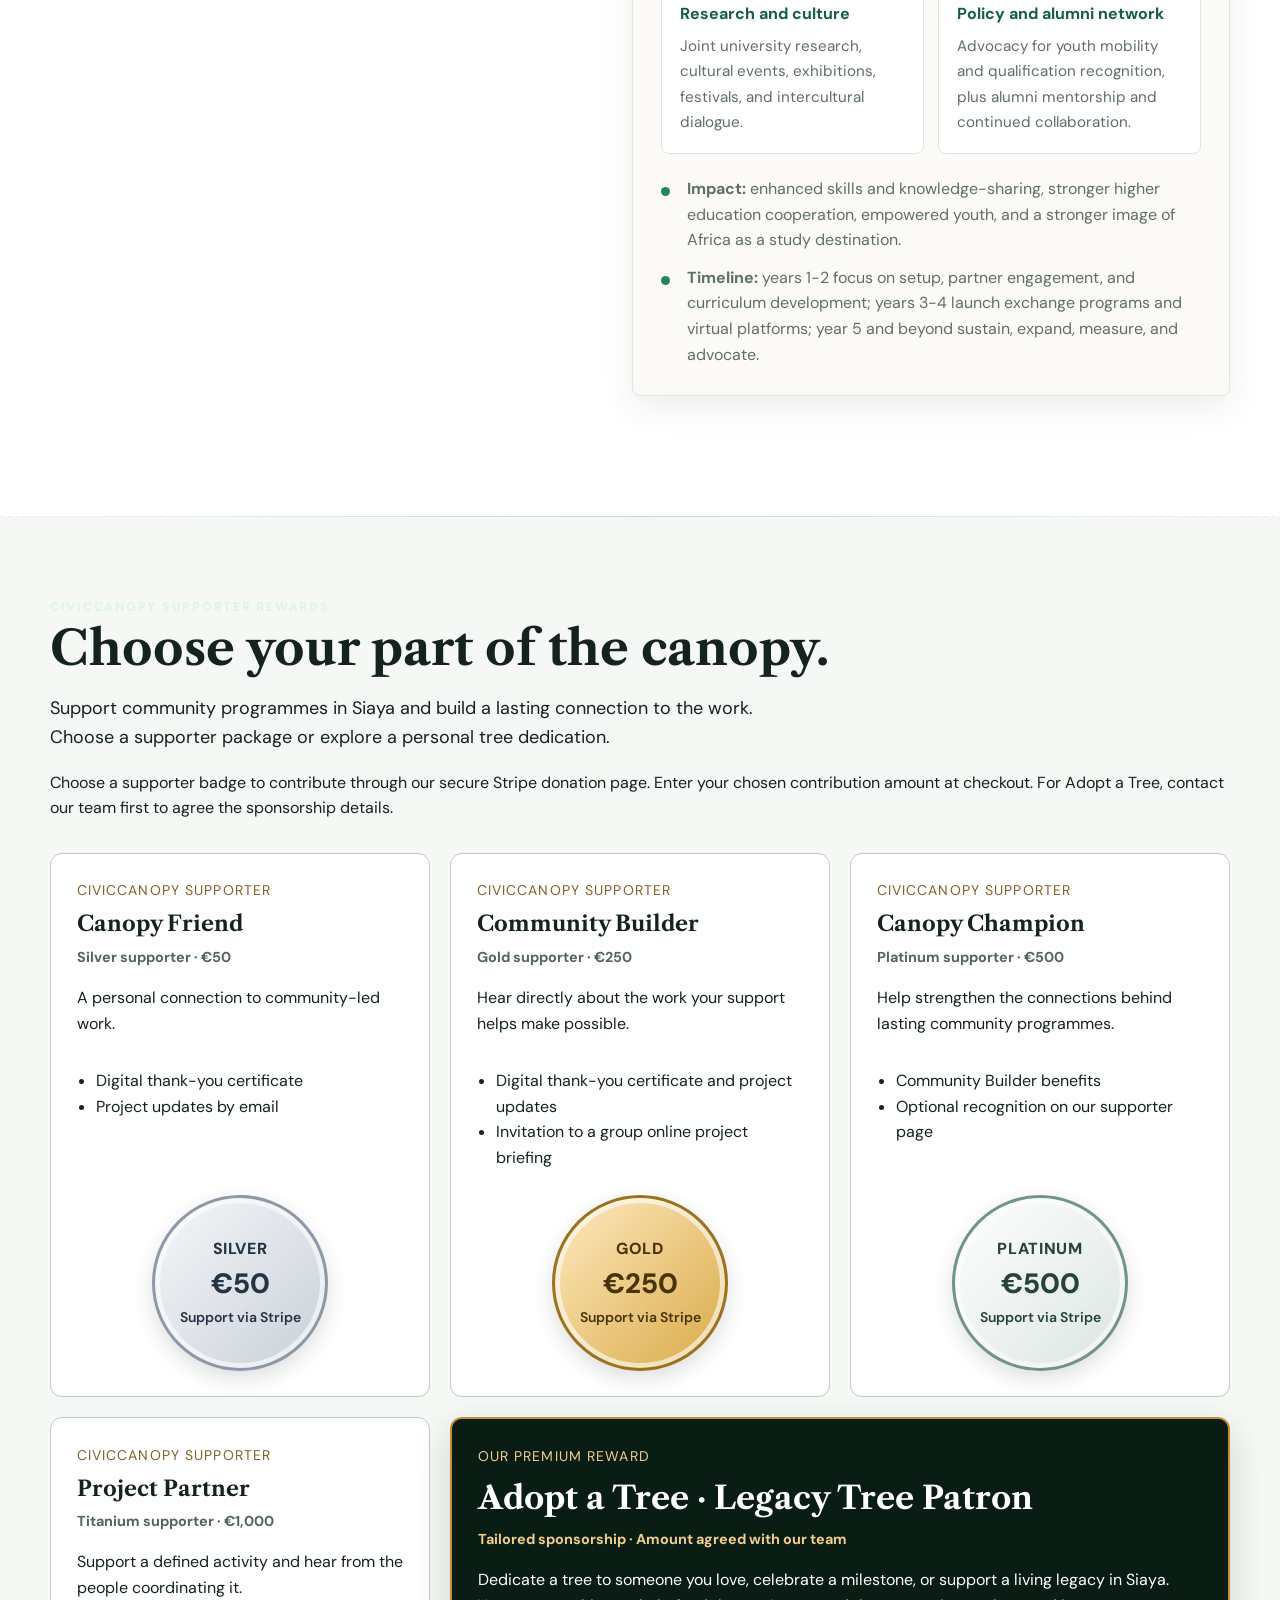
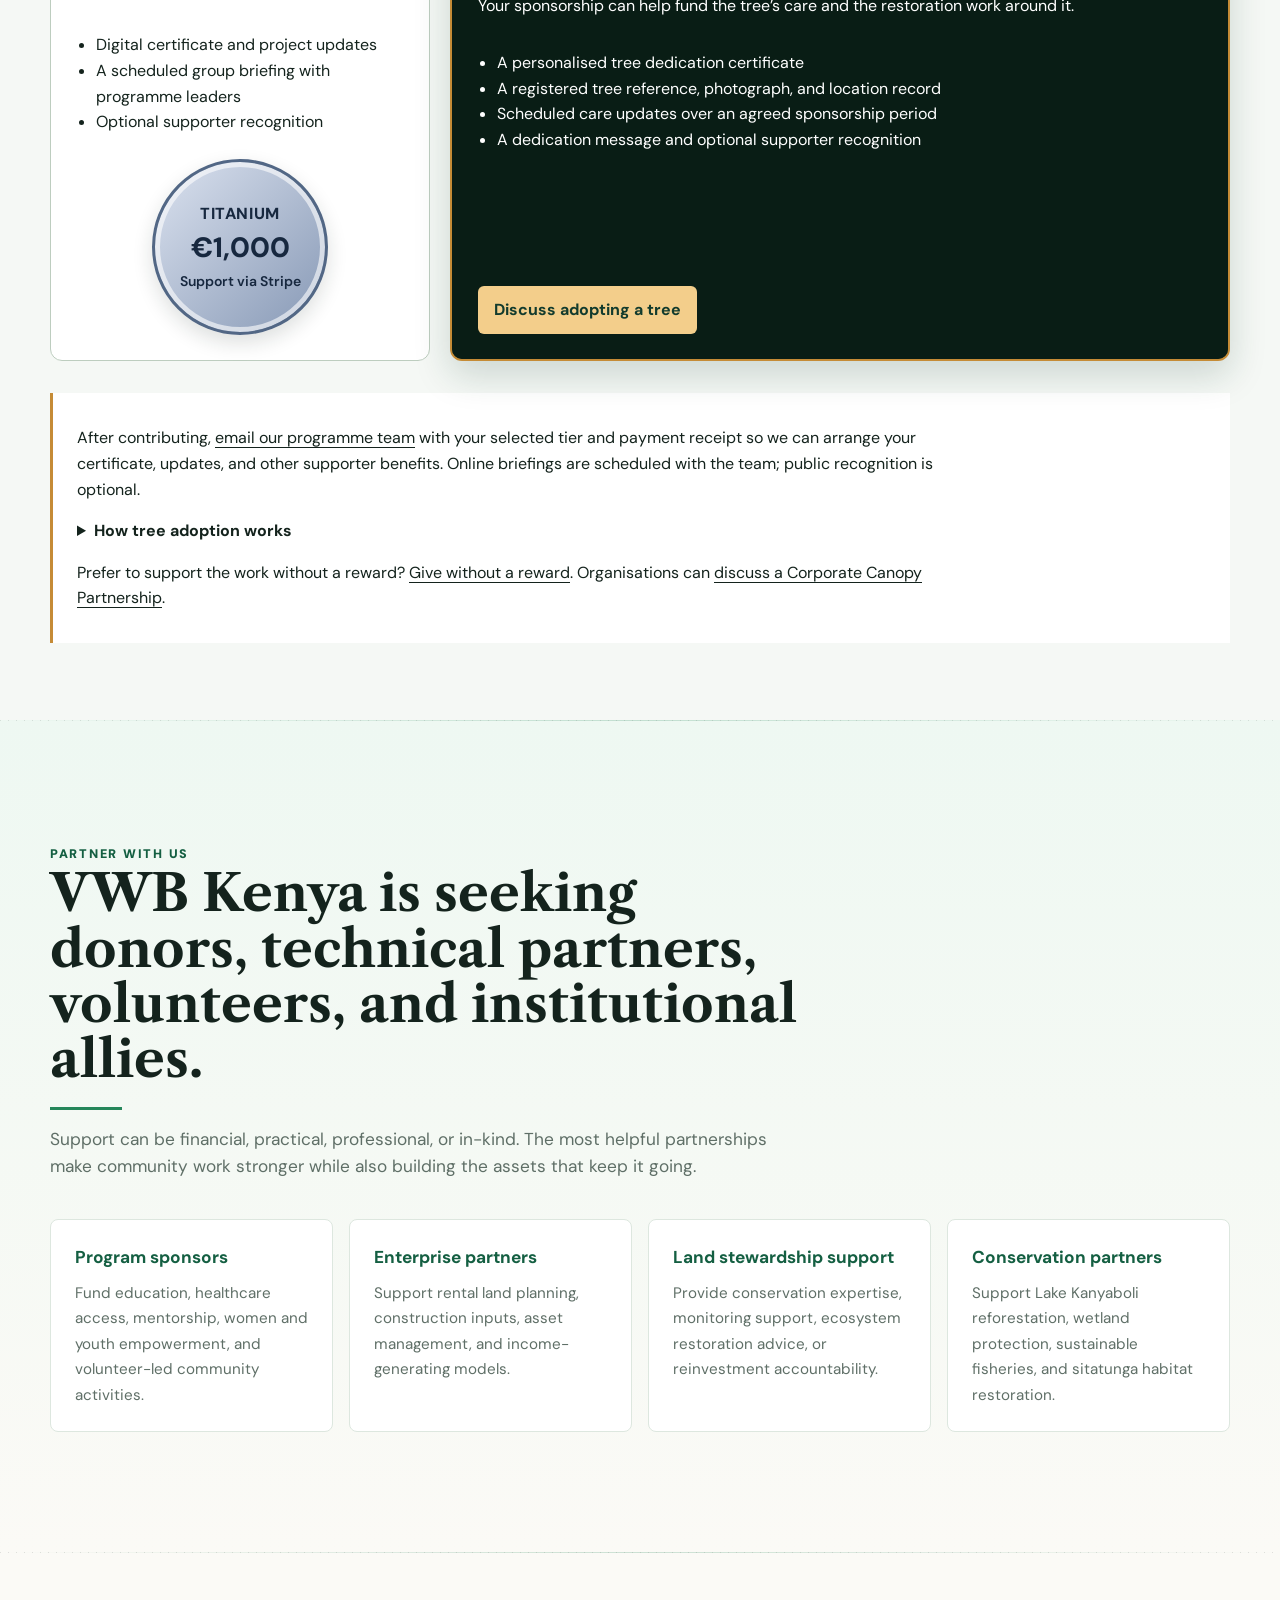
==== commit da74988e: "Highlight Adopt a Tree patron reward with donation video background" ====
--- a/index.html
+++ b/index.html
@@ -3,8 +3,18 @@
 <head>
   <meta charset="UTF-8">
   <meta name="viewport" content="width=device-width, initial-scale=1.0">
-  <title>VWB Kenya | CivicCanopy, Community & Conservation</title>
-  <meta name="description" content="Volunteers Without Borders Kenya runs community programmes in Siaya, Kenya. Explore CivicCanopy partnerships, supporter rewards, Adopt a Tree, women and youth empowerment, and Lake Kanyaboli conservation.">
+  <title>Volunteers Without Borders Kenya | Siaya Community & Conservation</title>
+  <meta name="description" content="Support community-led programmes in Siaya, Kenya: conservation, women and youth empowerment, volunteering, CivicCanopy partnerships, and Adopt a Tree.">
+
+  <meta property="og:type" content="website">
+  <meta property="og:site_name" content="Volunteers Without Borders Kenya">
+  <meta property="og:title" content="Volunteers Without Borders Kenya | Siaya Community & Conservation">
+  <meta property="og:description" content="Support community-led programmes in Siaya, Kenya: conservation, women and youth empowerment, volunteering, CivicCanopy partnerships, and Adopt a Tree.">
+  <meta property="og:url" content="https://volunteerswithoutborders-kenya.org/">
+  <meta name="twitter:card" content="summary">
+  <meta name="twitter:title" content="Volunteers Without Borders Kenya | Siaya Community & Conservation">
+  <meta name="twitter:description" content="Support community-led programmes in Siaya, Kenya: conservation, women and youth empowerment, volunteering, CivicCanopy partnerships, and Adopt a Tree.">
+  <script type="application/ld+json">{"@context":"https://schema.org","@type":"Organization","name":"Volunteers Without Borders Kenya","alternateName":"VWB Kenya","url":"https://volunteerswithoutborders-kenya.org/","logo":"https://volunteerswithoutborders-kenya.org/assets/vwb-logo.png","description":"Support community-led programmes in Siaya, Kenya: conservation, women and youth empowerment, volunteering, CivicCanopy partnerships, and Adopt a Tree.","email":"info@volunteerswithoutborders-kenya.org","areaServed":{"@type":"AdministrativeArea","name":"Siaya County, Kenya"}}</script>
   <link rel="canonical" href="https://volunteerswithoutborders-kenya.org/">
   <link rel="preconnect" href="https://fonts.googleapis.com">
   <link rel="preconnect" href="https://fonts.gstatic.com" crossorigin>
@@ -1678,6 +1688,17 @@
 .badge-platinum{--badge-background:linear-gradient(135deg,#fff,#dbe5e3);--badge-border:#72928b;--badge-ink:#25433b;}
 .badge-titanium{--badge-background:linear-gradient(135deg,#dbe2ef,#8698b5);--badge-border:#526785;--badge-ink:#17283f;}
 .badge-metal{font-size:1rem;font-weight:800;letter-spacing:.04em;text-transform:uppercase;}.badge-amount{font-size:1.75rem;font-weight:800;}.badge-action{font-size:.875rem;font-weight:600;max-width:8rem;}
+
+
+/* Patron reward: reuse the donation section's video background. */
+.reward-card.premium{position:relative;overflow:hidden;isolation:isolate;background:#102e22;box-shadow:0 14px 36px rgba(18,59,45,.18);}
+.reward-card.premium .patron-video-bg{position:absolute;inset:0;z-index:0;width:100%;height:100%;object-fit:cover;display:block;pointer-events:none;}
+.reward-card.premium::after{content:"";position:absolute;inset:0;z-index:1;background:rgba(7,24,18,.76);pointer-events:none;}
+.reward-card.premium > :not(.patron-video-bg){position:relative;z-index:2;}
+.reward-card.premium h3,.reward-card.premium p,.reward-card.premium li{color:#fff;}
+.reward-card.premium h3{font-family:"Libre Caslon Text",Georgia,serif;font-size:clamp(1.6rem,2.5vw,2.2rem);line-height:1.25;}
+.reward-card.premium .reward-label,.reward-card.premium .reward-price{color:#f3ce8b;}
+@media(prefers-reduced-motion:reduce){.reward-card.premium .patron-video-bg{display:none;}}
 
 </style>
 </head>
@@ -2240,7 +2261,7 @@
 <article class="reward-card"><span class="reward-label">CivicCanopy supporter</span><h3>Community Builder</h3><span class="reward-price">Gold supporter · €250</span><p>Hear directly about the work your support helps make possible.</p><ul><li>Digital thank-you certificate and project updates</li><li>Invitation to a group online project briefing</li></ul><a class="reward-badge badge-gold" href="https://buy.stripe.com/fZe9BA9vebKWa6k3cc" aria-label="Support as a Gold supporter with a suggested contribution of 250 euros through Stripe"><span class="badge-metal">Gold</span><span class="badge-amount">€250</span><span class="badge-action">Support via Stripe</span></a></article>
 <article class="reward-card"><span class="reward-label">CivicCanopy supporter</span><h3>Canopy Champion</h3><span class="reward-price">Platinum supporter · €500</span><p>Help strengthen the connections behind lasting community programmes.</p><ul><li>Community Builder benefits</li><li>Optional recognition on our supporter page</li></ul><a class="reward-badge badge-platinum" href="https://buy.stripe.com/fZe9BA9vebKWa6k3cc" aria-label="Support as a Platinum supporter with a suggested contribution of 500 euros through Stripe"><span class="badge-metal">Platinum</span><span class="badge-amount">€500</span><span class="badge-action">Support via Stripe</span></a></article>
 <article class="reward-card"><span class="reward-label">CivicCanopy supporter</span><h3>Project Partner</h3><span class="reward-price">Titanium supporter · €1,000</span><p>Support a defined activity and hear from the people coordinating it.</p><ul><li>Digital certificate and project updates</li><li>A scheduled group briefing with programme leaders</li><li>Optional supporter recognition</li></ul><a class="reward-badge badge-titanium" href="https://buy.stripe.com/fZe9BA9vebKWa6k3cc" aria-label="Support as a Titanium supporter with a suggested contribution of 1000 euros through Stripe"><span class="badge-metal">Titanium</span><span class="badge-amount">€1,000</span><span class="badge-action">Support via Stripe</span></a></article>
-<article class="reward-card premium"><span class="reward-label">Our premium reward</span><h3>Adopt a Tree · Legacy Tree Patron</h3><span class="reward-price">Tailored sponsorship · Amount agreed with our team</span><p>Dedicate a tree to someone you love, celebrate a milestone, or support a living legacy in Siaya. Your sponsorship can help fund the tree’s care and the restoration work around it.</p><ul><li>A personalised tree dedication certificate</li><li>A registered tree reference, photograph, and location record</li><li>Scheduled care updates over an agreed sponsorship period</li><li>A dedication message and optional supporter recognition</li></ul><a href="mailto:johnpaulouma-mbasro@volunteerswithoutborders-kenya.org?subject=CivicCanopy%20reward%20inquiry%3A%20Adopt%20a%20Tree%20%E2%80%94%20Legacy%20Tree%20Patron">Discuss adopting a tree</a></article></div><div class="reward-terms"><p>After contributing, <a href="mailto:info@volunteerswithoutborders-kenya.org?subject=CivicCanopy%20supporter%20reward">email our programme team</a> with your selected tier and payment receipt so we can arrange your certificate, updates, and other supporter benefits. Online briefings are scheduled with the team; public recognition is optional.</p><details><summary>How tree adoption works</summary><p>Adoption is a symbolic sponsorship and dedication. It does not transfer ownership of a tree or land, harvest rights, or a financial return. Before you contribute, our team will confirm the available tree, whether it is newly planted or already growing, its species, the care period, update schedule, and the arrangements if it dies or is damaged. Any planned harvesting will be disclosed before sponsorship is agreed.</p><p>Tree sponsorship supports an agreed care and conservation package; it is not sold as a carbon offset.</p></details><p>Prefer to support the work without a reward? <a href="https://buy.stripe.com/fZe9BA9vebKWa6k3cc">Give without a reward</a>. Organisations can <a href="mailto:info@volunteerswithoutborders-kenya.org?subject=Corporate%20Canopy%20Partnership">discuss a Corporate Canopy Partnership</a>.</p></div></section>
+<article class="reward-card premium"><video class="patron-video-bg" src="assets/vwb-about-video-1.mov" muted autoplay playsinline loop preload="metadata" aria-hidden="true" tabindex="-1"></video><span class="reward-label">Our premium reward</span><h3>Adopt a Tree · Legacy Tree Patron</h3><span class="reward-price">Tailored sponsorship · Amount agreed with our team</span><p>Dedicate a tree to someone you love, celebrate a milestone, or support a living legacy in Siaya. Your sponsorship can help fund the tree’s care and the restoration work around it.</p><ul><li>A personalised tree dedication certificate</li><li>A registered tree reference, photograph, and location record</li><li>Scheduled care updates over an agreed sponsorship period</li><li>A dedication message and optional supporter recognition</li></ul><a href="mailto:johnpaulouma-mbasro@volunteerswithoutborders-kenya.org?subject=CivicCanopy%20reward%20inquiry%3A%20Adopt%20a%20Tree%20%E2%80%94%20Legacy%20Tree%20Patron">Discuss adopting a tree</a></article></div><div class="reward-terms"><p>After contributing, <a href="mailto:info@volunteerswithoutborders-kenya.org?subject=CivicCanopy%20supporter%20reward">email our programme team</a> with your selected tier and payment receipt so we can arrange your certificate, updates, and other supporter benefits. Online briefings are scheduled with the team; public recognition is optional.</p><details><summary>How tree adoption works</summary><p>Adoption is a symbolic sponsorship and dedication. It does not transfer ownership of a tree or land, harvest rights, or a financial return. Before you contribute, our team will confirm the available tree, whether it is newly planted or already growing, its species, the care period, update schedule, and the arrangements if it dies or is damaged. Any planned harvesting will be disclosed before sponsorship is agreed.</p><p>Tree sponsorship supports an agreed care and conservation package; it is not sold as a carbon offset.</p></details><p>Prefer to support the work without a reward? <a href="https://buy.stripe.com/fZe9BA9vebKWa6k3cc">Give without a reward</a>. Organisations can <a href="mailto:info@volunteerswithoutborders-kenya.org?subject=Corporate%20Canopy%20Partnership">discuss a Corporate Canopy Partnership</a>.</p></div></section>
     <section class="partners" id="partners">
       <div class="section-inner">
         <div class="section-head">
